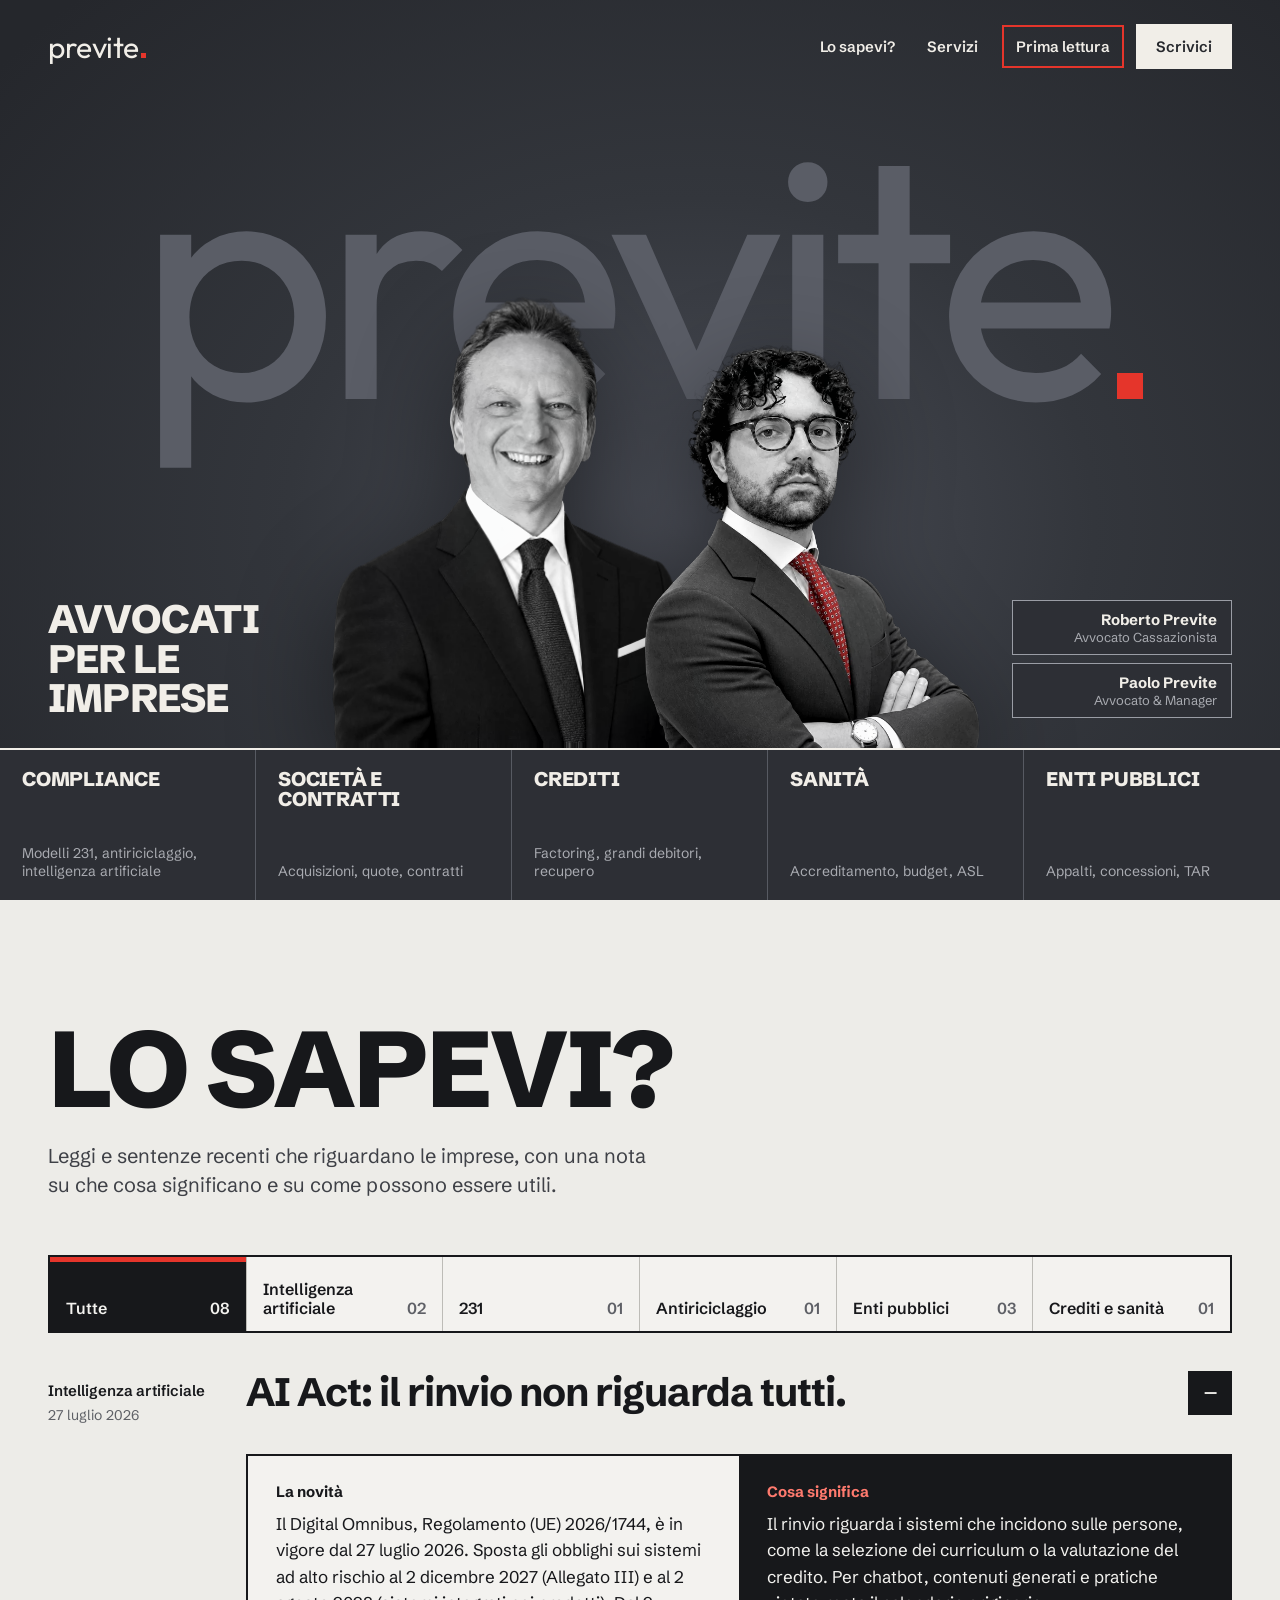
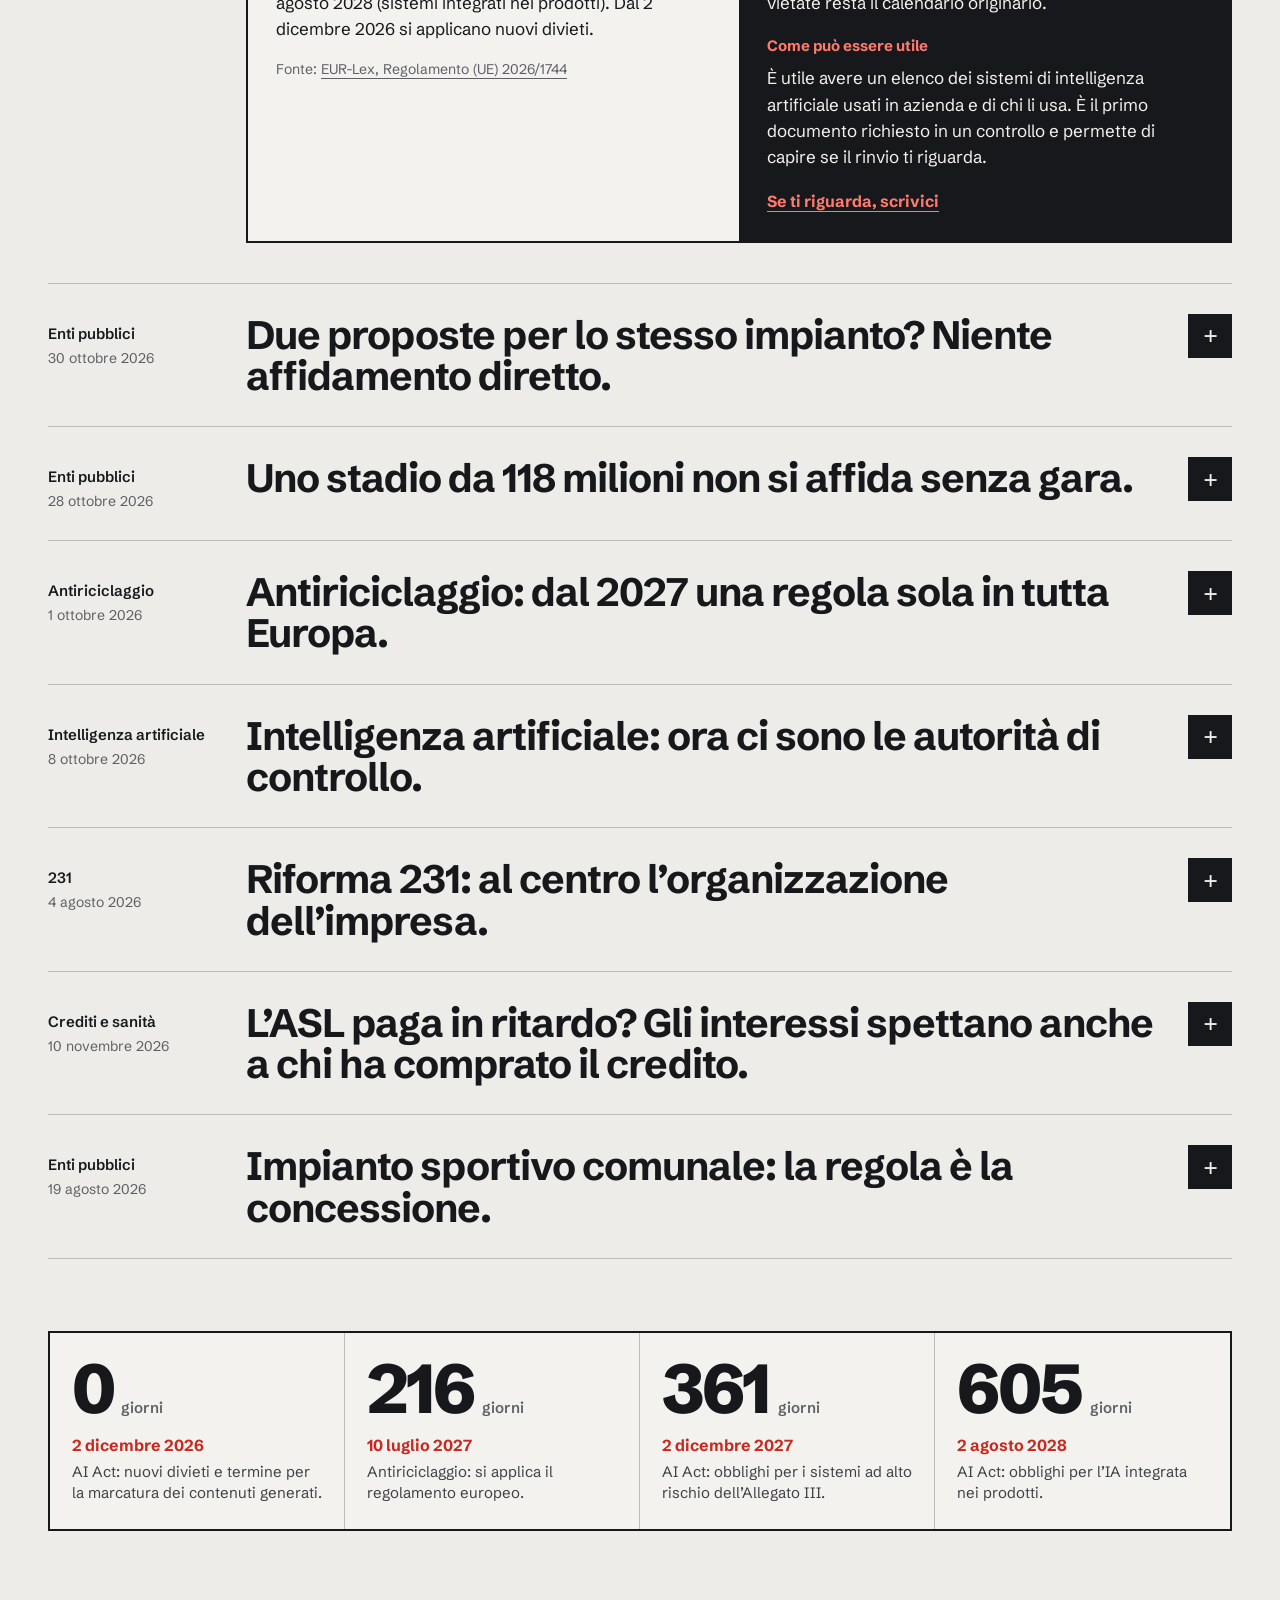
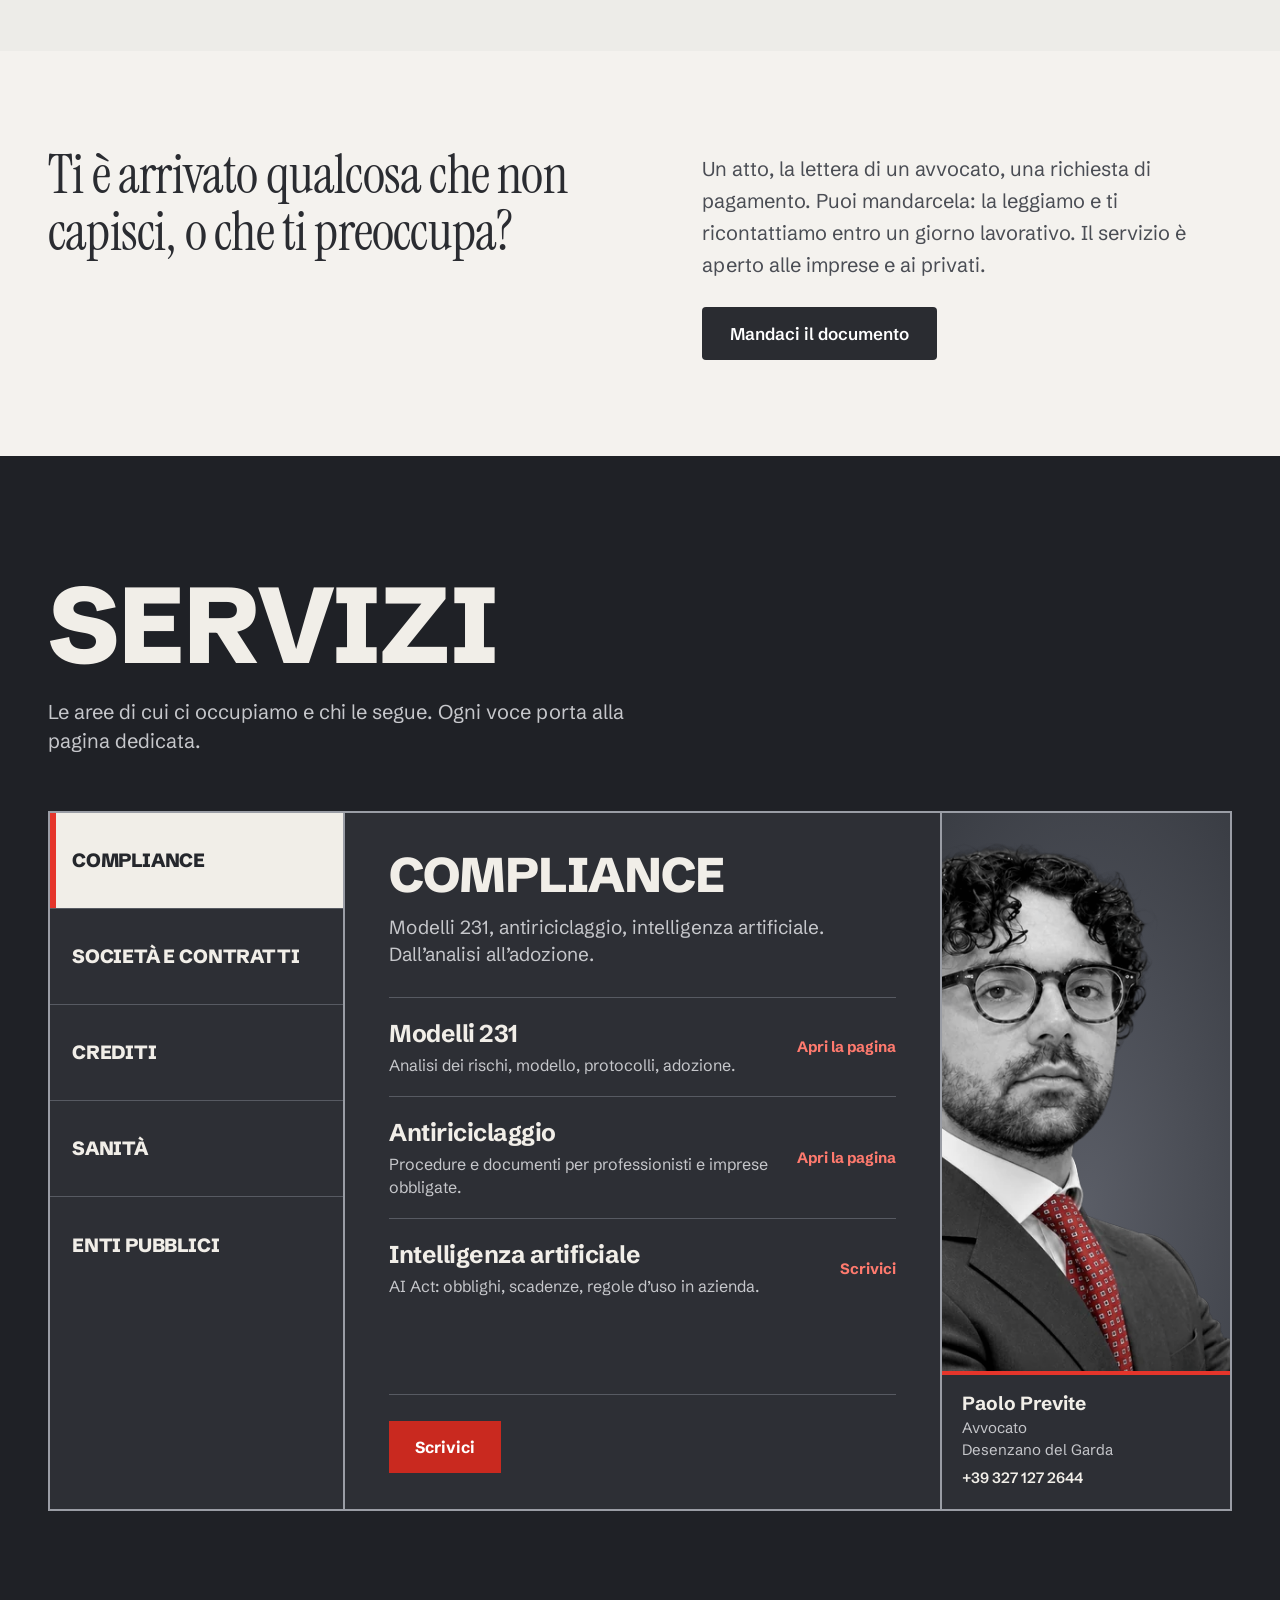
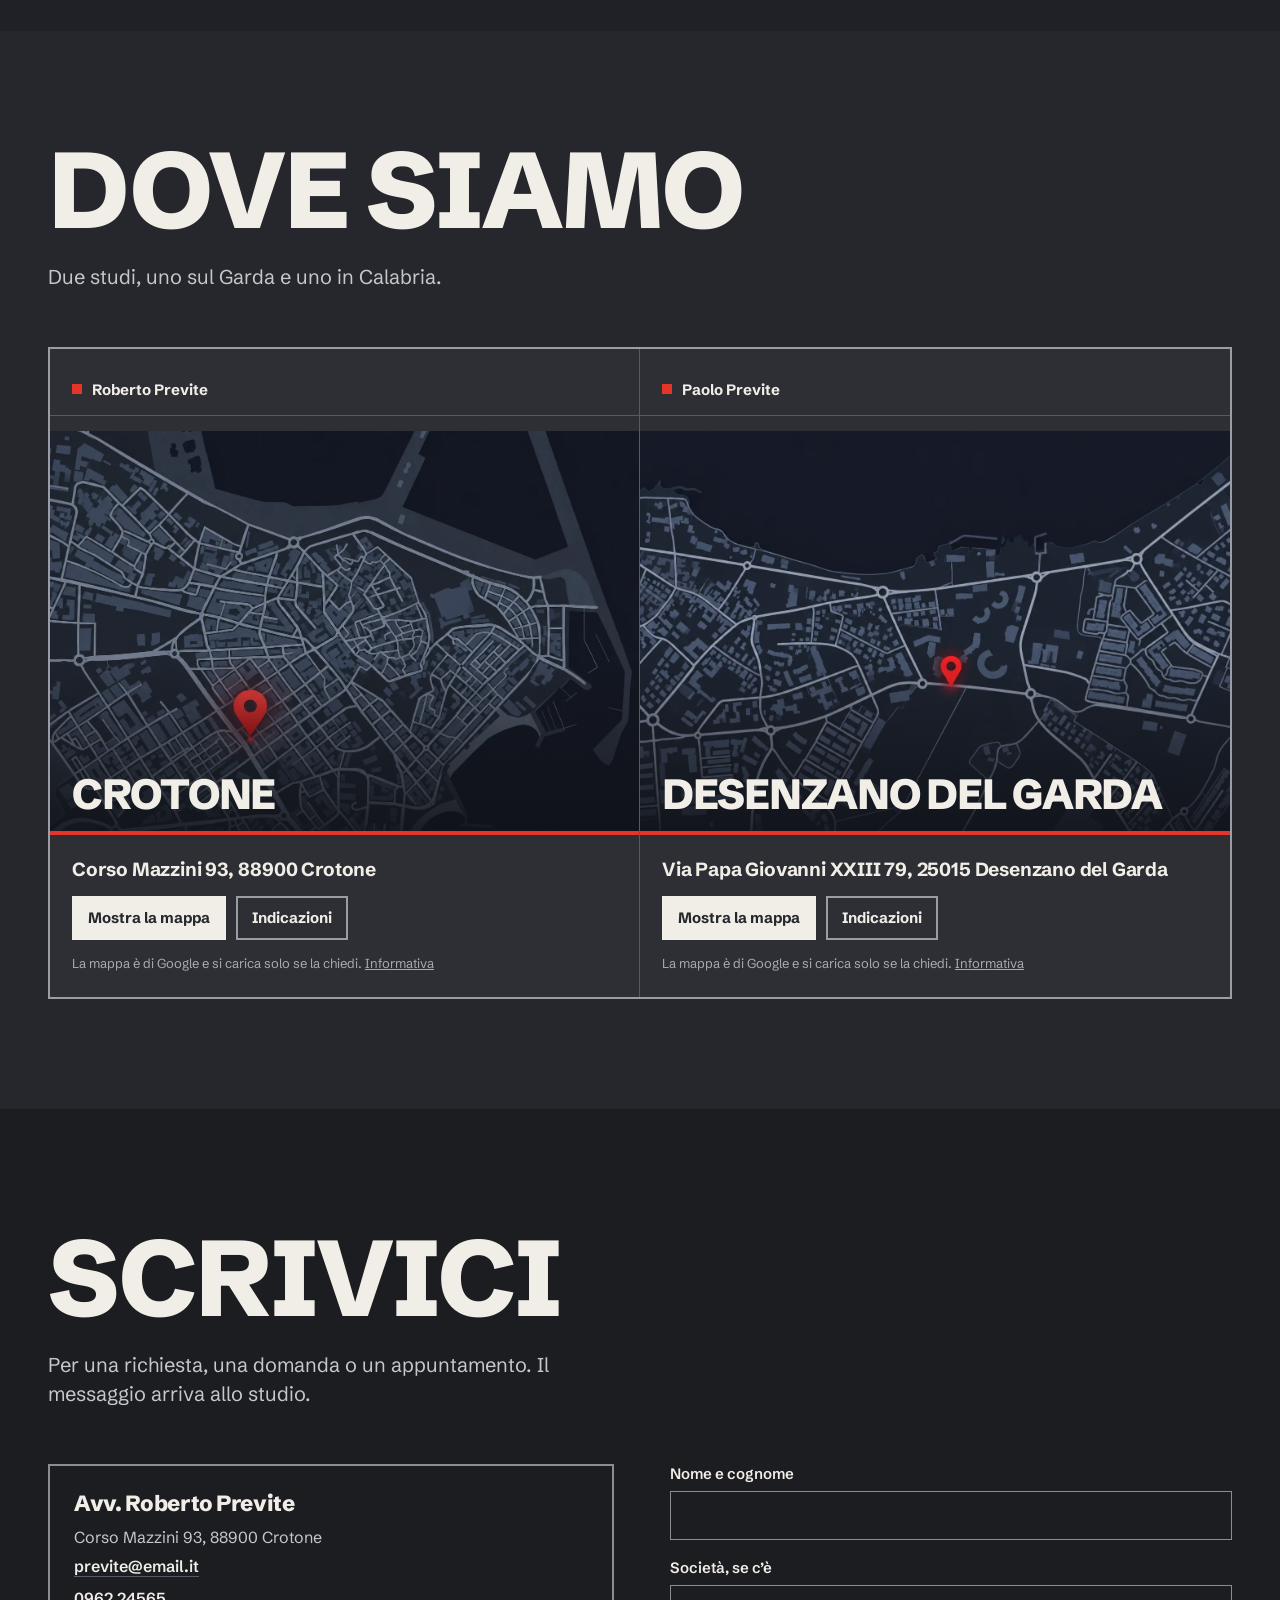
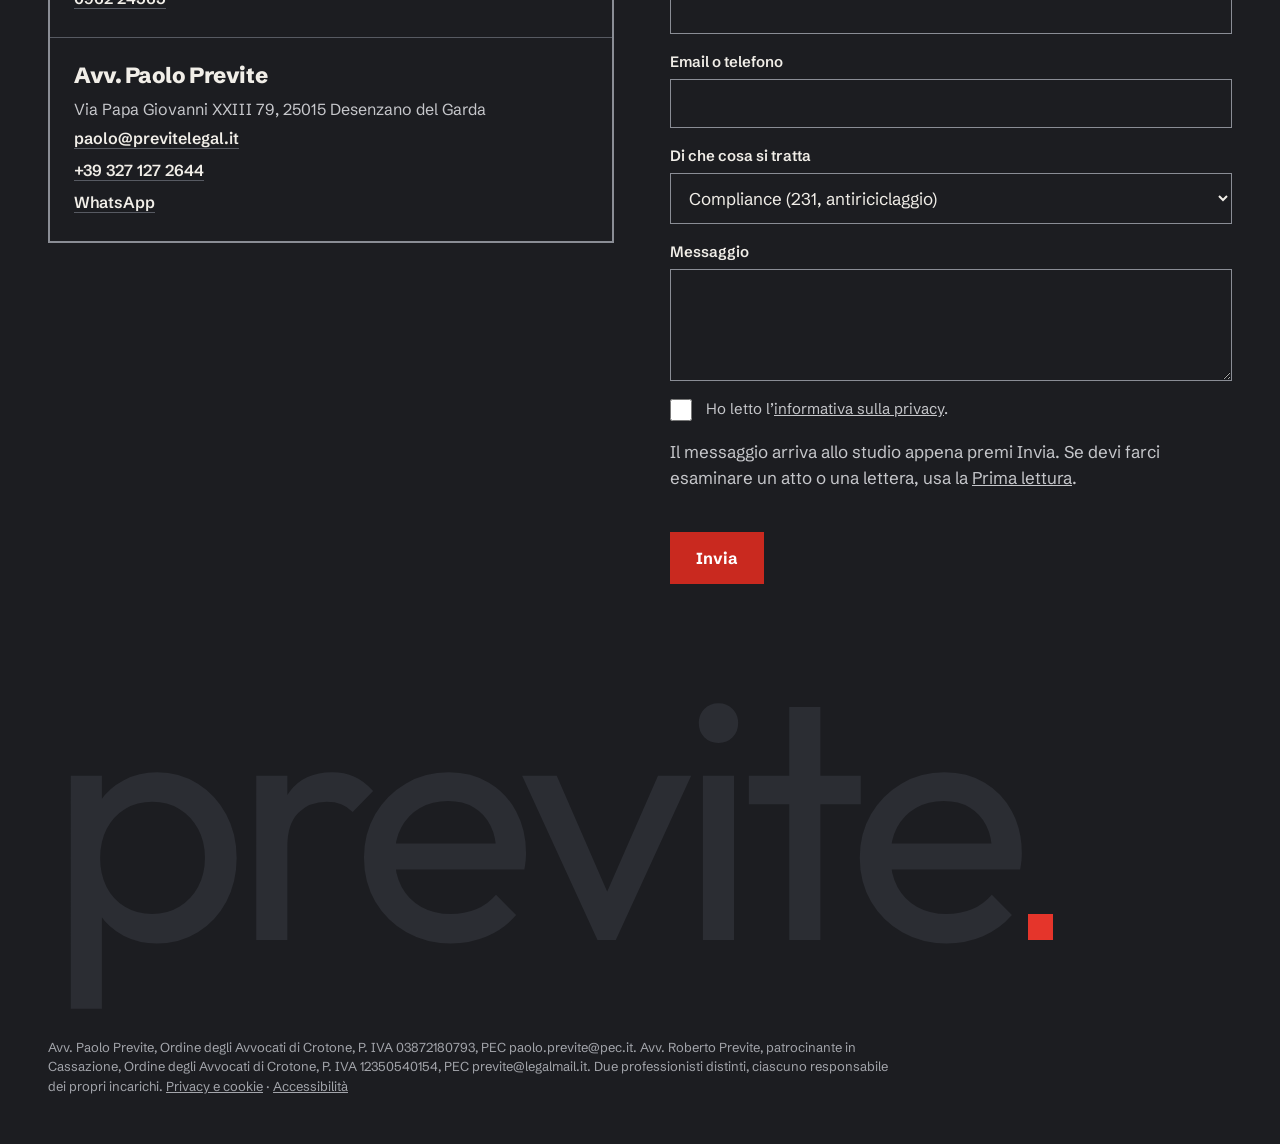
==== index.html @ 9fbd1d70 "Telefono: linea di base sotto le foto Co-Authored-By: Claude Opus 5.5 <noreply@anthropic.com> Claude" ====
<!doctype html>
<html lang="it">
<head>
<meta charset="utf-8">
<meta name="viewport" content="width=device-width,initial-scale=1">
<title>previte — avvocati per le imprese</title>
<meta name="description" content="Avvocati per le imprese. Compliance, società e contratti, crediti, sanità, enti pubblici. Roberto Previte e Paolo Previte.">
<link rel="canonical" href="https://previtelegal.it/">
<meta property="og:title" content="previte — avvocati per le imprese"><meta property="og:description" content="Avvocati per le imprese. Compliance, società e contratti, crediti, sanità, enti pubblici. Roberto Previte e Paolo Previte."><meta property="og:type" content="website"><meta property="og:url" content="https://previtelegal.it/"><meta property="og:locale" content="it_IT">
<meta name="theme-color" content="#25272C">
<link rel="icon" href="assets/favicon.svg" type="image/svg+xml">
<link rel="preload" href="assets/fonts/schibsted-grotesk-800.woff2" as="font" type="font/woff2" crossorigin>
<link rel="stylesheet" href="assets/fonts.css?v=mwe3v4cs">
<link rel="stylesheet" href="assets/index.css?v=mwe3v4cs">
</head>
<body>
<div class="site"><a class="skip" href="#sapevi">Vai al contenuto</a>
<section class="hero" id="top">
<div class="wall" aria-hidden="true">previte<i></i></div>
<header class="top"><a class="logo" href="#top" aria-label="previte">previte<i aria-hidden="true"></i></a><nav class="nav" aria-label="Principale"><a href="#sapevi">Lo sapevi?</a><a href="#servizi">Servizi</a><a class="pl" href="prima-lettura.html">Prima lettura</a><a class="cta" href="#scrivici">Scrivici</a></nav></header>
<div class="duo"><img class="rob" src="assets/roberto-previte.webp?v=mwe3v4cs" alt="Avv. Roberto Previte"><img src="assets/paolo-previte.webp?v=mwe3v4cs" alt="Avv. Paolo Previte"></div>
<h1 class="tag up"><span>Avvocati</span><span>per le</span><span>imprese</span></h1>
<div class="names"><div><b>Roberto Previte</b><span>Avvocato Cassazionista</span></div><div><b>Paolo Previte</b><span>Avvocato &amp; Manager</span></div></div>
<nav class="tiles" aria-label="Servizi"><button type="button" class="tile" data-svc="0"><b>Compliance</b><span>Modelli 231, antiriciclaggio, intelligenza artificiale</span></button><button type="button" class="tile" data-svc="1"><b>Società e contratti</b><span>Acquisizioni, quote, contratti</span></button><button type="button" class="tile" data-svc="2"><b>Crediti</b><span>Factoring, grandi debitori, recupero</span></button><button type="button" class="tile" data-svc="3"><b>Sanità</b><span>Accreditamento, budget, ASL</span></button><button type="button" class="tile" data-svc="4"><b>Enti pubblici</b><span>Appalti, concessioni, TAR</span></button></nav>
</section>

<main>
<section class="sec light" id="sapevi"><div class="in"><h2 class="h up">Lo sapevi?</h2><p class="lead">Leggi e sentenze recenti che riguardano le imprese, con una nota su che cosa significano e su come possono essere utili.</p>
<div class="tabs" role="group" aria-label="Filtra per argomento"><button type="button" class="tab on" aria-pressed="true" data-f="all"><span>Tutte</span><i>08</i></button><button type="button" class="tab" aria-pressed="false" data-f="ia"><span>Intelligenza artificiale</span><i>02</i></button><button type="button" class="tab" aria-pressed="false" data-f="r231"><span>231</span><i>01</i></button><button type="button" class="tab" aria-pressed="false" data-f="aml"><span>Antiriciclaggio</span><i>01</i></button><button type="button" class="tab" aria-pressed="false" data-f="amm"><span>Enti pubblici</span><i>03</i></button><button type="button" class="tab" aria-pressed="false" data-f="cred"><span>Crediti e sanità</span><i>01</i></button></div>
<div style="margin-top:8px"><div class="n" data-tag="ia"><button type="button" class="nb" aria-controls="nx0" aria-expanded="true"><span class="meta"><span>Intelligenza artificiale</span><span>27 luglio 2026</span></span><span class="t">AI Act: il rinvio non riguarda tutti.</span><span class="pm" aria-hidden="true">−</span></button><div class="nx" id="nx0"><div><h3>La novità</h3><p>Il Digital Omnibus, Regolamento (UE) 2026/1744, è in vigore dal 27 luglio 2026. Sposta gli obblighi sui sistemi ad alto rischio al 2 dicembre 2027 (Allegato III) e al 2 agosto 2028 (sistemi integrati nei prodotti). Dal 2 dicembre 2026 si applicano nuovi divieti.</p><p class="src">Fonte: <a href="https://eur-lex.europa.eu/legal-content/IT/TXT/PDF/?uri=OJ%3AL_202601744" target="_blank" rel="noopener">EUR-Lex, Regolamento (UE) 2026/1744<span class="vh"> (si apre in una nuova scheda)</span></a></p></div><div class="cm"><h3>Cosa significa</h3><p>Il rinvio riguarda i sistemi che incidono sulle persone, come la selezione dei curriculum o la valutazione del credito. Per chatbot, contenuti generati e pratiche vietate resta il calendario originario.</p><h3>Come può essere utile</h3><p>È utile avere un elenco dei sistemi di intelligenza artificiale usati in azienda e di chi li usa. È il primo documento richiesto in un controllo e permette di capire se il rinvio ti riguarda.</p><a class="lk" href="#scrivici">Se ti riguarda, scrivici</a></div></div></div><div class="n" data-tag="amm"><button type="button" class="nb" aria-controls="nx1" aria-expanded="false"><span class="meta"><span>Enti pubblici</span><span>30 ottobre 2026</span></span><span class="t">Due proposte per lo stesso impianto? Niente affidamento diretto.</span><span class="pm" aria-hidden="true">+</span></button><div class="nx" id="nx1" hidden><div><h3>La novità</h3><p>TAR Toscana, sentenza n. 2083 del 30 ottobre 2026. L’affidamento diretto previsto dall’art. 5 del d.lgs. 38/2021 presuppone una sola proposta. Se ne arrivano diverse, il Comune deve confrontarle con una procedura competitiva.</p><p class="src">Fonte: <a href="https://www.sentenzeappalti.it/2026/10/30/affidamento-diretto-impianti-sportivi-art-5-d-lgs-38-2021-solo-unica-proposta-procedura-competitiva-art-187-d-lgs-36-2023/" target="_blank" rel="noopener">Sentenzeappalti.it, 30 ottobre 2026<span class="vh"> (si apre in una nuova scheda)</span></a></p></div><div class="cm"><h3>Cosa significa</h3><p>Il Comune può affidare un impianto senza gara soltanto quando ha ricevuto una sola proposta. Se le proposte sono due, deve metterle a confronto.</p><h3>Come può essere utile</h3><p>Se sei interessato a un impianto, conviene depositare la proposta per iscritto e chiederne il protocollo. Se l’impianto è già stato affidato, i termini per impugnare sono brevi.</p><a class="lk" href="#scrivici">Se ti riguarda, scrivici</a></div></div></div><div class="n" data-tag="amm"><button type="button" class="nb" aria-controls="nx2" aria-expanded="false"><span class="meta"><span>Enti pubblici</span><span>28 ottobre 2026</span></span><span class="t">Uno stadio da 118 milioni non si affida senza gara.</span><span class="pm" aria-hidden="true">+</span></button><div class="nx" id="nx2" hidden><div><h3>La novità</h3><p>Con la delibera n. 434 del 28 ottobre 2026 l’ANAC ha ritenuto illegittimo l’affidamento diretto, senza gara, della riqualificazione e gestione di uno stadio comunale alla società sportiva che lo utilizza: un’operazione da 118 milioni di euro.</p><p class="src">Fonte: <a href="https://www.appaltiecontratti.it/riqualificazione-stadio-illegittimo-affidamento-diretto-sopra-soglia-del-progetto-a-utilizzatrice/" target="_blank" rel="noopener">Appalti e Contratti, delibera ANAC n. 434/2026<span class="vh"> (si apre in una nuova scheda)</span></a></p></div><div class="cm"><h3>Cosa significa</h3><p>Anche quando la legge sullo sport consente un percorso semplificato, restano ferme le regole sulle concessioni. Il principio vale per lo stadio come per il centro sportivo comunale.</p><h3>Come può essere utile</h3><p>Chi propone un intervento su un impianto deve mettere in conto il confronto con altri operatori. Chi è rimasto escluso può chiedere che quel confronto ci sia.</p><a class="lk" href="#scrivici">Se ti riguarda, scrivici</a></div></div></div><div class="n" data-tag="aml"><button type="button" class="nb" aria-controls="nx3" aria-expanded="false"><span class="meta"><span>Antiriciclaggio</span><span>1 ottobre 2026</span></span><span class="t">Antiriciclaggio: dal 2027 una regola sola in tutta Europa.</span><span class="pm" aria-hidden="true">+</span></button><div class="nx" id="nx3" hidden><div><h3>La novità</h3><p>L’AMLA ha trasmesso alla Commissione europea tre progetti di standard tecnici che integrano il Regolamento (UE) 2024/1624: adeguata verifica, operazioni occasionali, regole di gruppo. Non sono ancora in vigore: li deve adottare la Commissione. Il regolamento si applica dal 10 luglio 2027 e vale direttamente in tutti gli Stati, senza recepimento. Tra le novità, il limite di 10.000 euro ai pagamenti in contanti.</p><p class="src">Fonte: <a href="https://www.legance.it/pubblicazioni/i-tre-nuovi-rts-amla-su-adeguata-verifica-della-clientela-operazioni-occasionali-e-requisiti-di-gruppo-cosa-cambia-per-i-soggetti-obbligati/" target="_blank" rel="noopener">Legance, I tre nuovi RTS AMLA<span class="vh"> (si apre in una nuova scheda)</span></a></p></div><div class="cm"><h3>Cosa significa</h3><p>Da luglio 2027 le regole antiriciclaggio saranno le stesse in tutta Europa e si applicheranno senza una legge italiana di recepimento. Le procedure scritte sulla normativa attuale andranno aggiornate.</p><h3>Come può essere utile</h3><p>Conviene impostare fin d’ora l’adeguata verifica e la valutazione del rischio sullo schema europeo. Nel 2027 basterà un aggiornamento.</p><a class="lk" href="#scrivici">Se ti riguarda, scrivici</a></div></div></div><div class="n" data-tag="ia"><button type="button" class="nb" aria-controls="nx4" aria-expanded="false"><span class="meta"><span>Intelligenza artificiale</span><span>8 ottobre 2026</span></span><span class="t">Intelligenza artificiale: ora ci sono le autorità di controllo.</span><span class="pm" aria-hidden="true">+</span></button><div class="nx" id="nx4" hidden><div><h3>La novità</h3><p>Il d.lgs. 7 ottobre 2026, n. 179, in vigore dal 23 ottobre, adegua l’ordinamento italiano all’AI Act. Definisce i poteri di AgID e ACN, il sistema delle sanzioni e porta l’intelligenza artificiale nella formazione obbligatoria delle professioni.</p><p class="src">Fonte: <a href="https://www.diritto.it/decreto-ai-2026-regole-sanzioni-obblighi-italia/" target="_blank" rel="noopener">Diritto.it, decreto AI 2026<span class="vh"> (si apre in una nuova scheda)</span></a></p></div><div class="cm"><h3>Cosa significa</h3><p>In Italia ci sono ora autorità che possono chiedere conto di come un’impresa usa l’intelligenza artificiale, e sono previste sanzioni. Per i professionisti la formazione sull’intelligenza artificiale entra nell’aggiornamento obbligatorio.</p><h3>Come può essere utile</h3><p>È opportuno individuare chi in azienda risponde dei sistemi di intelligenza artificiale e mettere per iscritto poche regole d’uso. In caso di controllo aiuta molto.</p><a class="lk" href="#scrivici">Se ti riguarda, scrivici</a></div></div></div><div class="n" data-tag="r231"><button type="button" class="nb" aria-controls="nx5" aria-expanded="false"><span class="meta"><span>231</span><span>4 agosto 2026</span></span><span class="t">Riforma 231: al centro l’organizzazione dell’impresa.</span><span class="pm" aria-hidden="true">+</span></button><div class="nx" id="nx5" hidden><div><h3>La novità</h3><p>Il 4 agosto 2026 il Consiglio dei Ministri ha approvato il disegno di legge che rivede il d.lgs. 231/2001. Il criterio per attribuire la responsabilità all’ente diventa la colpa di organizzazione. Cade la distinzione tra vertici e sottoposti. Il testo definisce contenuto e revisione del modello e mantiene la confisca del profitto. Ora deve passare dal Parlamento.</p><p class="src">Fonte: <a href="https://www.dirittobancario.it/art/responsabilita-231-il-governo-approva-lo-schema-di-riforma/" target="_blank" rel="noopener">Diritto Bancario, 5 agosto 2026<span class="vh"> (si apre in una nuova scheda)</span></a></p></div><div class="cm"><h3>Cosa significa</h3><p>Se la riforma sarà approvata, si guarderà a come l’impresa è organizzata per prevenire i reati. Un modello aggiornato e applicato nel lavoro di ogni giorno avrà ancora più peso.</p><h3>Come può essere utile</h3><p>Non occorre attendere la legge: un modello aggiornato e documentato è utile già oggi. Il testo indica anche i criteri con cui il giudice ne valuterà l’idoneità.</p><a class="lk" href="#scrivici">Se ti riguarda, scrivici</a></div></div></div><div class="n" data-tag="cred"><button type="button" class="nb" aria-controls="nx6" aria-expanded="false"><span class="meta"><span>Crediti e sanità</span><span>10 novembre 2026</span></span><span class="t">L’ASL paga in ritardo? Gli interessi spettano anche a chi ha comprato il credito.</span><span class="pm" aria-hidden="true">+</span></button><div class="nx" id="nx6" hidden><div><h3>La novità</h3><p>Cassazione, ordinanza n. 25393 del 16 settembre 2025: la disciplina degli interessi del d.lgs. 231/2002 si applica anche al factoring. Con l’ordinanza n. 28857 del 10 novembre 2026 la Corte ha affermato che, tra imprese e pubbliche amministrazioni, quegli interessi decorrono in automatico dal giorno dopo la scadenza della fattura, senza messa in mora.</p><p class="src">Fonte: <a href="https://www.italiaoggi.it/diritto-e-fisco/diritto-e-impresa/transazioni-imprese-pa-interessi-moratori-dal-giorno-dopo-la-scadenza-della-fattura-dtvkobkr" target="_blank" rel="noopener">ItaliaOggi, Cass. ord. n. 28857/2026<span class="vh"> (si apre in una nuova scheda)</span></a></p></div><div class="cm"><h3>Cosa significa</h3><p>Chi acquista crediti verso la sanità pubblica acquista anche il diritto agli interessi per il ritardo, nella misura prevista per le transazioni commerciali.</p><h3>Come può essere utile</h3><p>Sui portafogli più ampi conviene chiedere gli interessi fin dall’inizio e calcolarli fattura per fattura. In una trattativa con l’ASL hanno spesso un peso rilevante.</p><a class="lk" href="#scrivici">Se ti riguarda, scrivici</a></div></div></div><div class="n" data-tag="amm"><button type="button" class="nb" aria-controls="nx7" aria-expanded="false"><span class="meta"><span>Enti pubblici</span><span>19 agosto 2026</span></span><span class="t">Impianto sportivo comunale: la regola è la concessione.</span><span class="pm" aria-hidden="true">+</span></button><div class="nx" id="nx7" hidden><div><h3>La novità</h3><p>TAR Veneto, sentenza n. 1712 del 19 agosto 2026. La gestione di un impianto sportivo comunale è un servizio pubblico e di norma si affida in concessione. Il Comune può scegliere l’appalto, ma deve motivarlo, e la decisione spetta al consiglio comunale.</p><p class="src">Fonte: <a href="https://ntplusediliziaeterritorio.ilsole24ore.com/art/gestione-impianti-sportivi-sempre-meglio-concessione-che-l-appalto-servizi-AJHlUSr" target="_blank" rel="noopener">NT+ Enti Locali & Edilizia, Il Sole 24 Ore<span class="vh"> (si apre in una nuova scheda)</span></a></p></div><div class="cm"><h3>Cosa significa</h3><p>Per gli impianti sportivi comunali la concessione è la via ordinaria. Se il Comune sceglie l’appalto deve motivarlo, e la decisione spetta al consiglio comunale.</p><h3>Come può essere utile</h3><p>Prima di partecipare è utile verificare quale organo ha scelto la formula e con quale motivazione, perché da lì dipende la tenuta dell’affidamento.</p><a class="lk" href="#scrivici">Se ti riguarda, scrivici</a></div></div></div></div>
<div class="cd"><div><span class="num" data-d="2026-12-2">20</span><span class="u">giorni</span><span class="d">2 dicembre 2026</span><span class="w">AI Act: nuovi divieti e termine per la marcatura dei contenuti generati.</span></div><div><span class="num" data-d="2027-7-10">239</span><span class="u">giorni</span><span class="d">10 luglio 2027</span><span class="w">Antiriciclaggio: si applica il regolamento europeo.</span></div><div><span class="num" data-d="2027-12-2">385</span><span class="u">giorni</span><span class="d">2 dicembre 2027</span><span class="w">AI Act: obblighi per i sistemi ad alto rischio dell’Allegato III.</span></div><div><span class="num" data-d="2028-8-2">628</span><span class="u">giorni</span><span class="d">2 agosto 2028</span><span class="w">AI Act: obblighi per l’IA integrata nei prodotti.</span></div></div>
</div></section>

<section class="sec soft" id="lettura"><div class="in"><div class="sf"><div><h2 class="sfh">Ti è arrivato qualcosa che non capisci, o che ti preoccupa?</h2></div><div><p>Un atto, la lettera di un avvocato, una richiesta di pagamento. Puoi mandarcela: la leggiamo e ti ricontattiamo entro un giorno lavorativo. Il servizio è aperto alle imprese e ai privati.</p><a class="sfb" href="prima-lettura.html">Mandaci il documento</a></div></div></div></section>

<section class="sec alt" id="servizi"><div class="in"><h2 class="h up">Servizi</h2><p class="lead">Le aree di cui ci occupiamo e chi le segue. Ogni voce porta alla pagina dedicata.</p>
<div class="svc"><div class="sl" role="group" aria-label="Scegli un’area"><button type="button" aria-pressed="true" class="st on" data-svc="0">Compliance</button><button type="button" aria-pressed="false" class="st" data-svc="1">Società e contratti</button><button type="button" aria-pressed="false" class="st" data-svc="2">Crediti</button><button type="button" aria-pressed="false" class="st" data-svc="3">Sanità</button><button type="button" aria-pressed="false" class="st" data-svc="4">Enti pubblici</button></div>
<div aria-live="polite" style="display:contents"><div class="sp" data-sp="0"><div class="sc"><h3 class="up">Compliance</h3><p class="l">Modelli 231, antiriciclaggio, intelligenza artificiale. Dall’analisi all’adozione.</p><a class="row" href="modelli-231.html"><span class="nm">Modelli 231</span><span class="ds">Analisi dei rischi, modello, protocolli, adozione.</span><span class="go">Apri la pagina</span></a><a class="row" href="antiriciclaggio.html"><span class="nm">Antiriciclaggio</span><span class="ds">Procedure e documenti per professionisti e imprese obbligate.</span><span class="go">Apri la pagina</span></a><a class="row" href="#scrivici"><span class="nm">Intelligenza artificiale</span><span class="ds">AI Act: obblighi, scadenze, regole d’uso in azienda.</span><span class="go">Scrivici</span></a><div class="who"><a class="btn" href="#scrivici">Scrivici</a></div></div><div class="pe"><article class="pc"><div class="ph"><img src="assets/paolo-previte.webp?v=mwe3v4cs" alt="Avv. Paolo Previte"></div><div class="pt"><b>Paolo Previte</b><span>Avvocato</span><span>Desenzano del Garda</span><a href="tel:+393271272644">+39 327 127 2644</a></div></article></div></div><div class="sp" data-sp="1" hidden><div class="sc"><h3 class="up">Società e contratti</h3><p class="l">Acquisizioni, cessioni di quote, contratti. Verifiche, negoziazione, firma.</p><a class="row" href="#scrivici"><span class="nm">Società e acquisizioni</span><span class="ds">Quote, società, rami d’azienda.</span><span class="go">Scrivici</span></a><a class="row" href="contratti-e-crediti.html"><span class="nm">Contratti</span><span class="ds">Redazione, revisione, inadempimenti.</span><span class="go">Apri la pagina</span></a><div class="who"><a class="btn" href="#scrivici">Scrivici</a></div></div><div class="pe"><article class="pc"><div class="ph"><img src="assets/paolo-previte.webp?v=mwe3v4cs" alt="Avv. Paolo Previte"></div><div class="pt"><b>Paolo Previte</b><span>Avvocato</span><span>Desenzano del Garda</span><a href="tel:+393271272644">+39 327 127 2644</a></div></article><article class="pc"><div class="ph"><img src="assets/roberto-previte.webp?v=mwe3v4cs" alt="Avv. Roberto Previte"></div><div class="pt"><b>Roberto Previte</b><span>Avvocato, patrocinante in Cassazione</span><span>Crotone</span><a href="tel:+39096224565">0962 24565</a></div></article></div></div><div class="sp" data-sp="2" hidden><div class="sc"><h3 class="up">Crediti</h3><p class="l">Crediti verso grandi debitori, pubblici e privati. Anche su portafogli di centinaia di posizioni.</p><a class="row" href="factoring.html"><span class="nm">Factoring e grandi debitori</span><span class="ds">Crediti ceduti verso pubbliche amministrazioni, aziende sanitarie e grandi imprese.</span><span class="go">Apri la pagina</span></a><a class="row" href="contratti-e-crediti.html"><span class="nm">Recupero crediti</span><span class="ds">Diffida, decreto ingiuntivo, pignoramento.</span><span class="go">Apri la pagina</span></a><div class="who"><a class="btn" href="#scrivici">Scrivici</a></div></div><div class="pe"><article class="pc"><div class="ph"><img src="assets/roberto-previte.webp?v=mwe3v4cs" alt="Avv. Roberto Previte"></div><div class="pt"><b>Roberto Previte</b><span>Avvocato, patrocinante in Cassazione</span><span>Crotone</span><a href="tel:+39096224565">0962 24565</a></div></article><article class="pc"><div class="ph"><img src="assets/paolo-previte.webp?v=mwe3v4cs" alt="Avv. Paolo Previte"></div><div class="pt"><b>Paolo Previte</b><span>Avvocato</span><span>Desenzano del Garda</span><a href="tel:+393271272644">+39 327 127 2644</a></div></article></div></div><div class="sp" data-sp="3" hidden><div class="sc"><h3 class="up">Sanità</h3><p class="l">Strutture sanitarie private. Accreditamento, contratti, budget, crediti verso le ASL.</p><a class="row" href="sanita.html"><span class="nm">Diritto sanitario</span><span class="ds">Accreditamento, contratti e rapporti con ASL e Regioni.</span><span class="go">Apri la pagina</span></a><a class="row" href="sanita.html"><span class="nm">Crediti sanitari</span><span class="ds">Prestazioni non pagate, tetti di spesa, interessi di mora.</span><span class="go">Apri la pagina</span></a><div class="who"><a class="btn" href="#scrivici">Scrivici</a></div></div><div class="pe"><article class="pc"><div class="ph"><img src="assets/roberto-previte.webp?v=mwe3v4cs" alt="Avv. Roberto Previte"></div><div class="pt"><b>Roberto Previte</b><span>Avvocato, patrocinante in Cassazione</span><span>Crotone</span><a href="tel:+39096224565">0962 24565</a></div></article></div></div><div class="sp" data-sp="4" hidden><div class="sc"><h3 class="up">Enti pubblici</h3><p class="l">Affidamenti, concessioni, gare. Consulenza e contenzioso amministrativo.</p><a class="row" href="enti-pubblici.html"><span class="nm">Diritto amministrativo</span><span class="ds">Affidamenti, concessioni, bandi, accesso agli atti, TAR.</span><span class="go">Apri la pagina</span></a><div class="who"><a class="btn" href="#scrivici">Scrivici</a></div></div><div class="pe"><article class="pc"><div class="ph"><img src="assets/roberto-previte.webp?v=mwe3v4cs" alt="Avv. Roberto Previte"></div><div class="pt"><b>Roberto Previte</b><span>Avvocato, patrocinante in Cassazione</span><span>Crotone</span><a href="tel:+39096224565">0962 24565</a></div></article><article class="pc"><div class="ph"><img src="assets/paolo-previte.webp?v=mwe3v4cs" alt="Avv. Paolo Previte"></div><div class="pt"><b>Paolo Previte</b><span>Avvocato</span><span>Desenzano del Garda</span><a href="tel:+393271272644">+39 327 127 2644</a></div></article></div></div></div></div>
</div></section>

<section class="sec where" id="dove"><div class="in"><h2 class="h up">Dove siamo</h2><p class="lead">Due studi, uno sul Garda e uno in Calabria.</p>
<div class="places"><article class="place"><p class="who2"><i aria-hidden="true"></i>Roberto Previte</p><div class="mapbox"><img class="mapimg" src="assets/mappa-crotone.webp" alt="" style="object-position:38% 66%"><p class="city">Crotone</p></div>
<div class="pinfo"><p class="addr">Corso Mazzini 93, 88900 Crotone</p><div class="pact"><button type="button" class="pbtn" data-embed="https://www.google.com/maps?q=Corso%20Mazzini%2093%2C%2088900%20Crotone&output=embed" data-title="Mappa dello studio di Crotone">Mostra la mappa</button><a class="pbtn gh" href="https://www.google.com/maps/dir/?api=1&destination=Corso%20Mazzini%2093%2C%2088900%20Crotone" target="_blank" rel="noopener">Indicazioni<span class="vh"> (Google Maps, si apre in una nuova scheda)</span></a></div><p class="pnote">La mappa è di Google e si carica solo se la chiedi. <a href="privacy.html#mappe">Informativa</a></p></div></article><article class="place"><p class="who2"><i aria-hidden="true"></i>Paolo Previte</p><div class="mapbox"><img class="mapimg" src="assets/mappa-desenzano.webp" alt="" style="object-position:53% 60%"><p class="city">Desenzano del Garda</p></div>
<div class="pinfo"><p class="addr">Via Papa Giovanni XXIII 79, 25015 Desenzano del Garda</p><div class="pact"><button type="button" class="pbtn" data-embed="https://www.google.com/maps?q=Via%20Papa%20Giovanni%20XXIII%2079%2C%2025015%20Desenzano%20del%20Garda&output=embed" data-title="Mappa dello studio di Desenzano del Garda">Mostra la mappa</button><a class="pbtn gh" href="https://www.google.com/maps/dir/?api=1&destination=Via%20Papa%20Giovanni%20XXIII%2079%2C%2025015%20Desenzano%20del%20Garda" target="_blank" rel="noopener">Indicazioni<span class="vh"> (Google Maps, si apre in una nuova scheda)</span></a></div><p class="pnote">La mappa è di Google e si carica solo se la chiedi. <a href="privacy.html#mappe">Informativa</a></p></div></article></div>
</div></section>

</main>
<footer class="sec ink" id="scrivici"><div class="in" style="padding-bottom:48px"><h2 class="h up">Scrivici</h2><p class="lead">Per una richiesta, una domanda o un appuntamento. Il messaggio arriva allo studio.</p>
<div class="ct"><div class="pp2"><div class="pc2"><b>Avv. Roberto Previte</b><span>Corso Mazzini 93, 88900 Crotone</span><a href="mailto:previte@email.it">previte@email.it</a><a href="tel:+39096224565">0962 24565</a></div><div class="pc2"><b>Avv. Paolo Previte</b><span>Via Papa Giovanni XXIII 79, 25015 Desenzano del Garda</span><a href="mailto:paolo@previtelegal.it">paolo@previtelegal.it</a><a href="tel:+393271272644">+39 327 127 2644</a><a href="https://wa.me/393271272644" target="_blank" rel="noopener">WhatsApp<span class="vh"> (si apre in una nuova scheda)</span></a></div></div>
<form class="sf2" action="mailto:paolo@previtelegal.it?subject=Richiesta%20dal%20sito" method="post" enctype="text/plain"><label class="hp" aria-hidden="true">Lascia vuoto<input type="text" name="hp" tabindex="-1" autocomplete="off"></label><label>Nome e cognome<input type="text" name="Nome" autocomplete="name" required></label><label>Società, se c’è<input type="text" name="Societa" autocomplete="organization"></label><label>Email o telefono<input type="text" name="Recapito" required></label><label>Di che cosa si tratta<select name="Argomento"><option>Compliance (231, antiriciclaggio)</option><option>Società e contratti</option><option>Crediti</option><option>Sanità</option><option>Enti pubblici</option><option>Altro</option></select></label><label>Messaggio<textarea name="Messaggio" rows="4" required></textarea></label><label class="ck2"><input type="checkbox" name="Privacy" value="informativa letta" required><span>Ho letto l’<a href="privacy.html">informativa sulla privacy</a>.</span></label><p class="fn">Il messaggio arriva allo studio appena premi Invia. Se devi farci esaminare un atto o una lettera, usa la <a href="prima-lettura.html">Prima lettura</a>.</p><p class="fst" role="status" aria-live="polite"></p><button type="submit" class="btn">Invia</button></form></div>
<div class="big2" aria-hidden="true">previte<i></i></div>
<p class="legal">Avv. Paolo Previte, Ordine degli Avvocati di Crotone, P. IVA 03872180793, PEC paolo.previte@pec.it. Avv. Roberto Previte, patrocinante in Cassazione, Ordine degli Avvocati di Crotone, P. IVA 12350540154, PEC previte@legalmail.it. Due professionisti distinti, ciascuno responsabile dei propri incarichi. <a href="privacy.html" style="text-decoration:underline">Privacy e cookie</a> · <a href="privacy.html#accessibilita" style="text-decoration:underline">Accessibilità</a></p>
</div></footer>
</div>
<script src="assets/index.js?v=mwe3v4cs" defer></script>
<script src="assets/moduli.js?v=mwe3v4cs" defer></script>
</body>
</html>
---- assets/fonts.css ----
@font-face{font-family:'Schibsted Grotesk';font-style:normal;font-weight:400;font-display:swap;src:url(fonts/schibsted-grotesk-400.woff2) format('woff2')}
@font-face{font-family:'Schibsted Grotesk';font-style:normal;font-weight:600;font-display:swap;src:url(fonts/schibsted-grotesk-600.woff2) format('woff2')}
@font-face{font-family:'Schibsted Grotesk';font-style:normal;font-weight:700;font-display:swap;src:url(fonts/schibsted-grotesk-700.woff2) format('woff2')}
@font-face{font-family:'Schibsted Grotesk';font-style:normal;font-weight:800;font-display:swap;src:url(fonts/schibsted-grotesk-800.woff2) format('woff2')}
@font-face{font-family:'Outfit';font-style:normal;font-weight:400;font-display:swap;src:url(fonts/outfit-400.woff2) format('woff2')}
@font-face{font-family:'Instrument Serif';font-style:normal;font-weight:400;font-display:swap;src:url(fonts/instrument-serif-400.woff2) format('woff2')}
---- assets/index.css ----
html{scroll-behavior:smooth}
body{margin:0;background:#25272C}
.skip{position:absolute;left:12px;top:-60px;z-index:50;padding:12px 16px;background:#fff;color:#17181B;font:600 16px Arial,sans-serif;text-decoration:underline}.skip:focus{top:12px}
a{color:inherit;text-decoration:none}
button{font:inherit;color:inherit}
:focus-visible{outline:3px solid #FF6A5E;outline-offset:3px}.light :focus-visible,.soft :focus-visible{outline-color:#C9291F}
.site{--bg:#25272C;--bg2:#2D2F35;--pan:#363940;--fr:#9A9DA5;--ln:#575A62;--tx:#F1EEE8;--mu:#A9ABB1;--mu2:#C6C7CB;--red:#E5352B;--redt:#FF7A6E;--redb:#C9291F;--inv:#25272C;--hv:#FFFFFF;background:var(--bg);color:var(--tx);font-family:'Schibsted Grotesk',Arial,sans-serif;overflow:hidden}
.up{text-transform:uppercase;font-weight:800;letter-spacing:-.02em;line-height:.92}
.hero{position:relative;height:100vh;min-height:680px;display:flex;flex-direction:column;overflow:hidden;background:radial-gradient(70% 80% at 54% 58%,#4A4D56 0%,#33363C 45%,#25272C 100%)}
.top{position:relative;z-index:5;display:flex;justify-content:space-between;align-items:center;padding:24px 48px;animation:fade .8s ease 2.2s both}
.logo{font-family:'Outfit',Arial,sans-serif;font-size:30px;letter-spacing:-.5px;display:flex;align-items:baseline;gap:2px}
.logo i{display:inline-block;width:5px;height:5px;background:var(--red)}
.nav{display:flex;align-items:center;gap:4px;font-size:15px;font-weight:600}
.nav a{padding:12px 14px}
.nav a:hover{color:var(--redt)}
.nav .cta{background:var(--tx);color:var(--inv);padding:13px 20px;margin-left:8px}
.nav .cta:hover{background:var(--redb);color:#fff}
.wall{position:absolute;left:0;right:0;top:11vh;display:flex;justify-content:center;align-items:baseline;font-family:'Outfit',Arial,sans-serif;font-size:min(27vw,52vh);line-height:1;letter-spacing:-.045em;color:#F1EEE8;white-space:nowrap;pointer-events:none;animation:boom 1s cubic-bezier(.23,1,.32,1) .25s both,towall 1.4s ease 1.7s forwards}
.wall i{display:block;width:.075em;height:.075em;margin-left:.03em;background:var(--red);transform:scale(0);animation:sq .45s cubic-bezier(.34,1.56,.64,1) 1.1s forwards}
@keyframes boom{from{opacity:0;transform:scale(1.12);filter:blur(16px)}to{opacity:1;transform:none;filter:blur(0)}}
@keyframes towall{to{color:#5A5D66}}
@keyframes boomM{0%{opacity:0;transform:translateY(26vh) scale(1.35);filter:blur(18px)}30%{opacity:1;transform:translateY(26vh) scale(1.06);filter:blur(0)}62%{transform:translateY(26vh) scale(1.06)}100%{opacity:1;transform:none;filter:blur(0)}}
@keyframes fadeonly{from{opacity:0}to{opacity:1}}
@keyframes sq{to{transform:scale(1)}}
.duo{position:absolute;left:50%;bottom:150px;display:flex;align-items:flex-end;transform:translateX(-46%);pointer-events:none;animation:rise 1.4s cubic-bezier(.23,1,.32,1) 1.8s both}
.duo img{display:block;height:min(58vh,580px,38vw);filter:contrast(1.04) brightness(1.04) drop-shadow(0 30px 50px rgba(0,0,0,.45))}
.duo .rob{height:min(69vh,690px,45.2vw);margin-right:calc(-1 * min(10vh,6.5vw))}
@keyframes rise{from{opacity:0;transform:translate(-46%,50px)}to{opacity:1;transform:translateX(-46%)}}
.tag{position:absolute;left:48px;bottom:182px;z-index:3;margin:0;font-size:clamp(26px,3.1vw,48px);animation:fade .9s ease 2.5s both}
.tag{line-height:1}.tag span{display:block}
.names{position:absolute;right:48px;bottom:182px;z-index:3;display:flex;flex-direction:column;align-items:flex-end;gap:8px;text-align:right;font-size:14px;animation:fade .9s ease 2.5s both}
.names{align-items:stretch}.names div{box-sizing:border-box;width:100%;min-width:220px;padding:9px 14px;background:var(--bg2);border:1px solid var(--fr)}
.names b{display:block;font-size:16px;font-weight:700}.names span{color:var(--mu)}
.tiles{position:absolute;left:0;right:0;bottom:0;z-index:4;display:grid;grid-template-columns:repeat(5,1fr);height:150px;background:var(--bg2);border-top:2px solid var(--tx);animation:up .9s cubic-bezier(.23,1,.32,1) 2.3s both}
.tile{position:relative;display:flex;flex-direction:column;justify-content:space-between;align-items:flex-start;padding:20px 22px;border:0;border-right:1px solid var(--ln);background:var(--bg2);text-align:left;cursor:pointer;transition:background-color 220ms ease,color 220ms ease}
.tile:last-child{border-right:0}
.tile b{font-size:clamp(17px,1.55vw,24px);font-weight:800;text-transform:uppercase;letter-spacing:-.01em;line-height:1}
.tile span{font-size:14px;line-height:1.3;color:var(--mu);transition:color 220ms ease}
.tile::after{content:"";position:absolute;right:18px;top:20px;width:10px;height:10px;background:var(--red);transform:scale(0);transition:transform 260ms cubic-bezier(.34,1.56,.64,1)}
.tile:hover,.tile:focus-visible{background:var(--tx);color:var(--inv)}
.tile:hover span,.tile:focus-visible span{color:#55585F}
.tile:hover::after,.tile:focus-visible::after{transform:scale(1)}
@keyframes up{from{transform:translateY(100%)}to{transform:none}}
@keyframes fade{from{opacity:0}to{opacity:1}}
.sec{position:relative}
.in{max-width:1344px;box-sizing:border-box;margin:0 auto;padding:120px 48px}
.h{margin:0;font-size:clamp(52px,8.4vw,132px)}
.lead{margin:22px 0 0;max-width:600px;font-size:20px;line-height:1.45;color:var(--mu2)}
.light{--bg:#F3F2EF;--bg2:#FFFFFF;--pan:#E4E3DF;--fr:#17181B;--ln:#BDBCB7;--tx:#17181B;--mu:#5E6066;--mu2:#3F4147;--inv:#F3F2EF;--hv:#C9291F;--redt:#C9291F;background:#EDECE8;color:var(--tx)}
.src{margin:16px 0 0!important;font-size:14px!important;color:var(--mu)}.ink{background:#1C1D21}
.tabs{display:flex;flex-wrap:wrap;margin-top:56px;border:2px solid var(--fr);background:var(--bg)}
.tab{position:relative;flex:1 1 150px;display:flex;justify-content:space-between;align-items:flex-end;gap:10px;min-height:74px;padding:14px 16px;border:0;border-right:1px solid var(--ln);background:transparent;text-align:left;cursor:pointer;font-size:16px;font-weight:600;line-height:1.15;transition:background-color 180ms ease,color 180ms ease}
.tab:last-child{border-right:0}
.tab i{font-style:normal;font-weight:600;color:var(--mu)}
.tab:hover{background:var(--pan)}
.tab.on{background:var(--tx);color:var(--inv)}
.tab.on::before{content:"";position:absolute;left:0;right:0;top:0;height:5px;background:var(--red)}
.tab.on i{color:var(--inv)}
.n{border-bottom:1px solid var(--ln)}
.nb{display:grid;grid-template-columns:170px 1fr 44px;gap:8px 28px;align-items:start;width:100%;padding:30px 0;background:transparent;border:0;text-align:left;cursor:pointer}
.nb .meta{display:flex;flex-direction:column;gap:6px;padding-top:10px;font-size:15px;font-weight:600}
.nb .meta span+span{font-weight:400;color:var(--mu);font-size:14px}
.nb .t{font-size:clamp(26px,3.1vw,46px);font-weight:700;letter-spacing:-.025em;line-height:1.04;transition:color 180ms ease}
.nb .pm{width:44px;height:44px;display:grid;place-items:center;background:var(--tx);color:var(--inv);font-size:24px;font-weight:400;transition:background-color 180ms ease,color 180ms ease}
.nb:hover .pm{background:#C9291F;color:#fff}.nb:hover .t{color:var(--hv)}
.nx{display:grid;grid-template-columns:repeat(auto-fit,minmax(300px,1fr));gap:0;margin:0 0 40px 198px;border:2px solid var(--fr);animation:fade .45s ease both}
.nx>div{padding:26px 28px;background:var(--bg)}
.nx h3{margin:0 0 10px;font-size:15px;font-weight:700}
.nx p{margin:0;font-size:17px;line-height:1.55}
.nx a{text-decoration:underline;text-underline-offset:4px}
.nx .cm{background:var(--tx);color:var(--inv)}
.nx .cm h3{color:#FF7A6E;margin-top:20px}.nx .cm h3:first-child{margin-top:0}
.cd{display:grid;grid-template-columns:repeat(auto-fit,minmax(230px,1fr));margin-top:72px;border:2px solid var(--fr);background:var(--bg)}
.cd div{padding:24px 22px 26px;border-right:1px solid var(--ln)}
.cd div:last-child{border-right:0}
.cd .num{font-size:clamp(54px,5.4vw,84px);font-weight:800;letter-spacing:-.04em;line-height:.9}
.cd .u{margin-left:8px;font-size:15px;font-weight:600;color:var(--mu)}
.cd .d{display:block;margin:16px 0 6px;font-weight:700;font-size:16px;color:var(--redt)}
.cd .w{font-size:15px;line-height:1.4;color:var(--mu2)}
.svc{display:grid;grid-template-columns:minmax(220px,25%) minmax(0,1fr);margin-top:56px;border:2px solid var(--fr);background:var(--bg2)}
.sl{display:flex;flex-direction:column;border-right:2px solid var(--fr)}
.st{position:relative;flex:0 0 auto;display:flex;align-items:center;min-height:96px;padding:16px 22px;border:0;border-bottom:1px solid var(--ln);background:transparent;text-align:left;cursor:pointer;font-size:clamp(17px,1.5vw,22px);font-weight:800;text-transform:uppercase;letter-spacing:-.01em;transition:background-color 160ms ease,color 160ms ease}
.st:last-child{border-bottom:0}
.st:hover{background:var(--pan)}
.st.on{background:var(--tx);color:var(--inv)}
.st.on::before{content:"";position:absolute;left:0;top:0;bottom:0;width:6px;background:var(--red)}
.sp{display:grid;grid-template-columns:minmax(0,1fr) minmax(220px,290px);min-width:0;height:696px}.sc{overflow:hidden}
.sc{padding:40px 44px 36px;display:flex;flex-direction:column;min-width:0}
.pe{display:flex;flex-direction:column;border-left:2px solid var(--fr)}
.pc{flex:1;display:flex;flex-direction:column;border-bottom:1px solid var(--ln)}
.pc:last-child{border-bottom:0}
.pc .ph{position:relative;flex:1;min-height:200px;overflow:hidden;background:radial-gradient(80% 90% at 50% 70%,#5A5D66,#3A3D44);border-bottom:4px solid var(--red)}
.pc img{position:absolute;left:50%;top:2px;height:max(310px,128%);transform:translateX(-50%)}
.pt{display:flex;flex-direction:column;gap:3px;padding:16px 20px 18px;font-size:15px;color:var(--mu2)}
.pt b{font-size:19px;font-weight:700;color:var(--tx)}
.pt a{margin-top:2px;padding:4px 0;color:var(--tx);font-weight:600}
.sp h3{margin:0;overflow-wrap:break-word;font-size:clamp(30px,3.8vw,60px)}
.sp .l{margin:16px 0 28px;max-width:560px;font-size:19px;line-height:1.45;color:var(--mu2)}
.row{display:grid;grid-template-columns:minmax(0,1fr) auto;gap:6px 24px;align-items:center;padding:20px 0;border-top:1px solid var(--ln)}
.row .nm{grid-column:1;overflow-wrap:break-word;font-size:clamp(20px,1.9vw,27px);font-weight:700;letter-spacing:-.02em}
.row .ds{grid-column:1;grid-row:2;font-size:16px;line-height:1.4;color:var(--mu2)}
.row .ar{width:12px;height:12px;background:var(--tx);justify-self:end;transition:background-color 180ms ease,transform 300ms cubic-bezier(.23,1,.32,1)}
.row:hover .nm{text-decoration:underline;text-underline-offset:5px}.row:hover .ar{background:var(--red);transform:rotate(45deg)}
.who{margin-top:auto;padding-top:26px;border-top:1px solid var(--ln)}
.btn{display:inline-block;padding:16px 26px;border:0;background:var(--redb);color:#fff;font-size:16px;font-weight:700;cursor:pointer;transition:background-color 180ms ease,color 180ms ease,transform 160ms ease}
.btn:hover{background:var(--tx);color:var(--inv)}.btn:active{transform:scale(.97)}
.ct{display:flex;flex-wrap:wrap;gap:56px;margin-top:56px}
.ct>*{flex:1 1 380px;min-width:0}
.ct .bigm,.ct .big{display:block;font-size:clamp(26px,2.8vw,40px);font-weight:700;letter-spacing:-.02em;margin-bottom:10px}
.ct p{margin:0 0 20px;font-size:17px;line-height:1.55;color:var(--mu2)}
.ct label{display:flex;flex-direction:column;gap:8px;margin-bottom:20px;font-size:15px;font-weight:600}
.ct input,.ct textarea{padding:14px;background:transparent;border:1px solid var(--ln);color:var(--tx);font:inherit;font-size:17px;font-weight:400;text-transform:none;resize:none}
.big2{margin-top:90px;padding-bottom:.15em;font-family:'Outfit',Arial,sans-serif;font-size:min(27vw,420px);line-height:.8;letter-spacing:-.045em;color:#2B2D33;display:flex;align-items:baseline;white-space:nowrap}
.big2 i{display:block;width:.075em;height:.075em;margin-left:.03em;background:var(--red)}
.legal{margin:36px 0 0;font-size:13px;line-height:1.5;color:#A3A5AB;max-width:860px}
@media (min-width:901px) and (max-width:1300px){.duo img{height:min(58vh,33vw)}.duo .rob{height:min(69vh,39.3vw);margin-right:calc(-1 * min(10vh,5.6vw))}.names{font-size:13px}.names b{font-size:15px}}
@media (max-width:1150px){.svc{grid-template-columns:1fr}.sl{flex-direction:row;flex-wrap:wrap;border-right:0;border-bottom:2px solid var(--fr)}.st{flex:1 1 170px;min-height:64px;border-right:1px solid var(--ln)}.sp{height:auto}}
@media (max-width:900px){.top{padding:18px 20px}.nav{gap:0}.nav a:not(.cta):not(.pl){display:none}.nav a{padding:11px 12px}.nav .cta{padding:11px 14px;margin-left:6px}.in{padding:80px 20px}.tiles{grid-template-columns:1fr 1fr;height:auto;position:relative}.hero{height:auto}.duo{position:relative;left:auto;bottom:auto;transform:none;justify-content:center;animation:fade 1s ease 1.8s both;margin-top:8vh}.duo img{height:44vh}.duo .rob{height:50vh;margin-right:-8vh}.tag,.names{position:relative;left:auto;right:auto;bottom:auto;padding:16px 20px;align-items:flex-start}.sp{grid-template-columns:1fr}.sc{padding:28px 20px}.soft .in{padding:72px 20px}.ct{gap:36px}.ct>*{flex-basis:100%}.cd div{border-right:0;border-bottom:1px solid var(--ln)}.tab{flex-basis:45%;border-bottom:1px solid var(--ln)}.pc .ph{min-height:230px}.names{flex-direction:row;flex-wrap:wrap;align-items:stretch}.names div{flex:1 1 0;min-width:0}.tile{min-height:112px;gap:14px;border-bottom:1px solid var(--ln)}.tile:last-child{grid-column:1/-1}.h{font-size:clamp(44px,13vw,132px)}.pe{border-left:0;border-top:2px solid var(--fr);flex-direction:row}.nb{grid-template-columns:1fr 44px}.nb .meta{grid-column:1/-1;flex-direction:row;gap:14px;padding:0}.nx{margin-left:0}.row{grid-template-columns:minmax(0,1fr) auto}.sc .row .ds{grid-column:1/-1;grid-row:2}.sc .row .go{grid-row:1}}
.lk{display:inline-block;margin-top:16px;padding:4px 0;font-weight:700;color:#FF7A6E;text-decoration:underline;text-underline-offset:4px}
.nw{display:grid;grid-template-columns:1fr minmax(220px,340px) auto;gap:0;align-items:stretch;margin-top:20px;border:2px solid var(--fr);background:var(--bg2)}
.nw div{display:flex;flex-direction:column;gap:4px;justify-content:center;padding:20px 24px}
.nw b{font-size:22px;font-weight:800;letter-spacing:-.02em}.nw span{font-size:15px;color:var(--mu)}
.nw input{padding:0 20px;border:0;border-left:1px solid var(--ln);background:transparent;color:var(--tx);font:inherit;font-size:17px;min-height:64px}
.src a{position:relative}.vh{white-space:nowrap;position:absolute;width:1px;height:1px;overflow:hidden;clip-path:inset(50%)}
.tm{display:grid;grid-template-columns:repeat(3,1fr);margin-top:56px;border:2px solid var(--fr);background:var(--bg2)}
.tm div{padding:26px 26px 30px;border-right:1px solid var(--ln)}
.tm div:last-child{border-right:0}
.tm .num{font-size:clamp(72px,9vw,150px);font-weight:800;letter-spacing:-.05em;line-height:.85;color:var(--tx)}
.tm .u{margin-left:10px;font-size:18px;font-weight:600;color:var(--red)}
.tm .w{display:block;margin-top:18px;font-size:17px;line-height:1.4;color:var(--mu2)}
.fine{margin:18px 0 0;max-width:720px;font-size:14px;line-height:1.5;color:var(--mu)}
.h3{margin:96px 0 0;font-size:clamp(34px,4.4vw,68px)}
.en{display:grid;grid-template-columns:repeat(3,1fr);margin-top:36px;border:2px solid var(--fr)}
.en a{display:flex;flex-direction:column;gap:14px;min-height:230px;padding:26px 26px 24px;border-right:1px solid var(--ln);background:var(--bg2);transition:background-color 220ms ease,color 220ms ease}
.en a:last-child{border-right:0}
.en b{font-size:clamp(22px,2.2vw,32px);font-weight:800;letter-spacing:-.025em;line-height:1.02}
.en span{font-size:17px;line-height:1.45;color:var(--mu2);transition:color 220ms ease}
.en em{margin-top:auto;font-style:normal;font-weight:700;color:var(--red)}
.en a:hover{background:var(--tx);color:var(--inv)}.en a:hover span{color:var(--inv)}
.alt{background:#1F2126}
.row .go{grid-column:2;grid-row:1/3;font-size:15px;font-weight:700;color:var(--redt);white-space:nowrap;justify-self:end;transition:transform 300ms cubic-bezier(.23,1,.32,1)}
.row:hover .go{transform:translateX(6px)}
.btn.gh{background:transparent;color:var(--tx);box-shadow:inset 0 0 0 2px var(--fr)}
.btn.gh:hover{background:var(--tx);color:var(--inv)}
@media (max-width:900px){.nw,.tm,.en{grid-template-columns:1fr}.tm div,.en a{border-right:0;border-bottom:1px solid var(--ln)}.nw input{border-left:0;border-top:1px solid var(--ln)}}
.acts2{display:grid;grid-template-columns:1fr 1fr;border:2px solid #8A8D95}
.ab{display:flex;flex-direction:column;gap:6px;justify-content:space-between;min-height:120px;padding:20px 22px;border-right:1px solid #575A62;border-bottom:1px solid #575A62;margin:0 -1px -1px 0;transition:background-color 200ms ease,color 200ms ease}
.ab b{font-size:20px;font-weight:800;letter-spacing:-.02em}.ab span{font-size:15px;color:#C6C7CB;transition:color 200ms ease}
.ab:hover{background:#C9291F;color:#fff}.ab:hover span{color:#fff}
@media (max-width:700px){.acts2{grid-template-columns:1fr}}
.hb2{display:flex;flex-wrap:wrap;gap:12px;margin-top:34px}
.en{grid-template-columns:repeat(4,1fr);margin-top:64px}
.en div{display:flex;flex-direction:column;gap:12px;min-height:170px;padding:24px;border-right:1px solid var(--ln);background:var(--bg2)}
.en div:last-child{border-right:0}
.en div b{font-size:clamp(20px,1.9vw,27px)}
.nav .pl{box-shadow:inset 0 0 0 2px var(--red);margin-left:6px}
@media (max-width:900px){.en{grid-template-columns:1fr 1fr}}
.soft{background:#F4F2EE;color:#2A2C31}
.soft .in{padding:96px 48px}
.sf{display:grid;grid-template-columns:minmax(0,1.1fr) minmax(0,1fr);gap:32px 72px;align-items:start}
.sfh{margin:0;font-family:'Instrument Serif',Georgia,serif;font-weight:400;font-size:clamp(34px,4.2vw,58px);line-height:1.06;letter-spacing:-.015em}
.sf p{margin:6px 0 26px;font-size:20px;line-height:1.6;color:#4A4D54}
.sfb{display:inline-block;padding:16px 28px;border-radius:4px;background:#2A2C31;color:#fff;font-size:17px;font-weight:600;transition:background-color 200ms ease}
.sfb:hover{background:#B3372E}
@media (max-width:900px){.sf{grid-template-columns:1fr}}
@media (max-width:900px){.wall{animation:boomM 2.1s cubic-bezier(.65,0,.35,1) .15s both,towall 1.2s ease 2.3s forwards}.wall i{animation-delay:.9s}.duo{animation-delay:2.2s}.top{animation-delay:2.5s}.tag,.names{animation-delay:2.7s}.tiles{animation-delay:2.6s}}
@media (max-width:900px){.duo{box-sizing:border-box;width:100%;overflow:hidden;border-bottom:2px solid var(--tx);background:linear-gradient(180deg,transparent 55%,rgba(16,18,22,.55))}}
@media (max-width:560px){.pe{flex-direction:column}.logo{font-size:26px}.duo img{height:38vh}.duo .rob{height:44vh;margin-right:-6vh}.nx>div{padding:20px 18px}}

.where .in{padding-top:110px;padding-bottom:110px}
.places{display:grid;grid-template-columns:repeat(2,minmax(0,1fr));margin-top:56px;border:2px solid var(--fr);background:var(--bg2)}
.place{display:flex;flex-direction:column;min-width:0;border-right:1px solid var(--ln)}
.place:last-child{border-right:0}
.place .who2{display:flex;align-items:center;gap:10px;padding:16px 22px;border-bottom:1px solid var(--ln);font-size:15px;font-weight:700}
.place .who2 i{display:block;width:10px;height:10px;background:var(--red)}
.mapbox{position:relative;height:400px;overflow:hidden;background:#1F2126;border-bottom:4px solid var(--red)}
.mapbox .grid{position:absolute;inset:-40px;background-image:linear-gradient(#2E3138 1px,transparent 1px),linear-gradient(90deg,#2E3138 1px,transparent 1px),linear-gradient(#272A30 1px,transparent 1px),linear-gradient(90deg,#272A30 1px,transparent 1px);background-size:96px 96px,96px 96px,24px 24px,24px 24px;transform:rotate(-8deg)}
.mapbox .road{position:absolute;left:-10%;right:-10%;height:14px;background:#3A3D45;transform:rotate(-8deg)}
.mapbox .road.b{width:14px;height:auto;top:-10%;bottom:-10%;left:auto;transform:rotate(-8deg)}
.mapbox .pin{position:absolute;left:50%;top:46%;width:18px;height:18px;margin:-9px 0 0 -9px;background:var(--red);box-shadow:0 0 0 8px rgba(229,53,43,.18),0 0 0 22px rgba(229,53,43,.08)}
.mapbox .mapimg{position:absolute;inset:0;width:100%;height:100%;object-fit:cover}
.mapbox::after{content:"";position:absolute;left:0;right:0;bottom:0;height:45%;background:linear-gradient(transparent,rgba(16,18,24,.85));pointer-events:none}
.mapbox .city{z-index:2;position:absolute;left:22px;right:22px;bottom:18px;margin:0;font-size:clamp(30px,3.3vw,52px);font-weight:800;text-transform:uppercase;letter-spacing:-.03em;line-height:.9;color:#F1EEE8}
.mapbox iframe{position:absolute;inset:0;z-index:3;width:100%;height:100%;border:0;filter:grayscale(1) invert(.92) contrast(.88) brightness(.95)}
.pinfo{display:flex;flex-direction:column;gap:14px;flex:1;padding:22px 22px 24px}
.pinfo .addr{margin:0;font-size:19px;font-weight:700;letter-spacing:-.01em;line-height:1.3}
.pinfo .pact{display:flex;flex-wrap:wrap;gap:10px;margin-top:auto}
.pbtn{display:inline-flex;align-items:center;min-height:44px;padding:0 16px;border:0;background:var(--tx);color:var(--inv);font-size:15px;font-weight:700;cursor:pointer;transition:background-color 160ms ease,color 160ms ease}
.pbtn:hover{background:var(--redb);color:#fff}
.pbtn.gh{background:transparent;color:var(--tx);box-shadow:inset 0 0 0 2px var(--fr)}
.pbtn.gh:hover{background:var(--tx);color:var(--inv)}
.pnote{margin:0;font-size:13px;line-height:1.5;color:var(--mu)}
.pnote a{text-decoration:underline}
@media (max-width:1000px){.places{grid-template-columns:1fr}.place{border-right:0;border-bottom:1px solid var(--ln)}.place:last-child{border-bottom:0}.mapbox{height:260px}}
.pp2{display:flex;flex-direction:column;gap:0;border:2px solid #8A8D95;align-self:start}
.pc2{display:flex;flex-direction:column;gap:6px;padding:24px 24px 26px;font-size:16px;color:#C6C7CB}
.pc2+.pc2{border-top:1px solid #575A62}
.pc2 b{margin-bottom:4px;font-size:22px;font-weight:800;letter-spacing:-.02em;color:#F1EEE8}
.pc2 a{align-self:flex-start;padding:3px 0;color:#F1EEE8;font-weight:600;text-decoration:underline;text-underline-offset:4px;text-decoration-color:#575A62}
.pc2 a:hover{text-decoration-color:#FF7A6E}
.sf2{display:flex;flex-direction:column}
.sf2 label{display:flex;flex-direction:column;gap:8px;margin-bottom:18px;font-size:15px;font-weight:600;color:#F1EEE8}
.sf2 input[type=text],.sf2 select,.sf2 textarea{padding:13px 14px;background:transparent;border:1px solid #8A8D95;color:#F1EEE8;font:inherit;font-size:17px;font-weight:400;resize:vertical}
.sf2 select{appearance:auto}.sf2 option{color:#17181B}
.sf2 .ck2{display:grid;grid-template-columns:24px 1fr;gap:12px;align-items:start;font-weight:400;color:#C6C7CB}
.sf2 .ck2 input{width:22px;height:22px;margin:0}
.sf2 a{text-decoration:underline}
.hp{position:absolute;left:-9999px;width:1px;height:1px;overflow:hidden}.fst{margin:0 0 14px;font-size:15px;color:#C6C7CB}.fst.err{color:#FF7A6E}.sf2 .btn[disabled]{opacity:.6;cursor:wait}.sent{padding:26px 26px 28px;border:2px solid #8A8D95;font-size:18px;line-height:1.55;color:#C6C7CB}.sent b{display:block;margin-bottom:6px;font-size:24px;color:#F1EEE8}
.fn{margin:0 0 18px;font-size:14px;line-height:1.5;color:#A3A5AB}
.sf2 .btn{align-self:flex-start}
@media (prefers-reduced-motion:reduce){html{scroll-behavior:auto}*{animation:none!important;transition:none!important}.wall{color:#5A5D66;animation:fadeonly 1.4s ease .1s both!important}.wall i{transform:none}}
[hidden]{display:none!important}
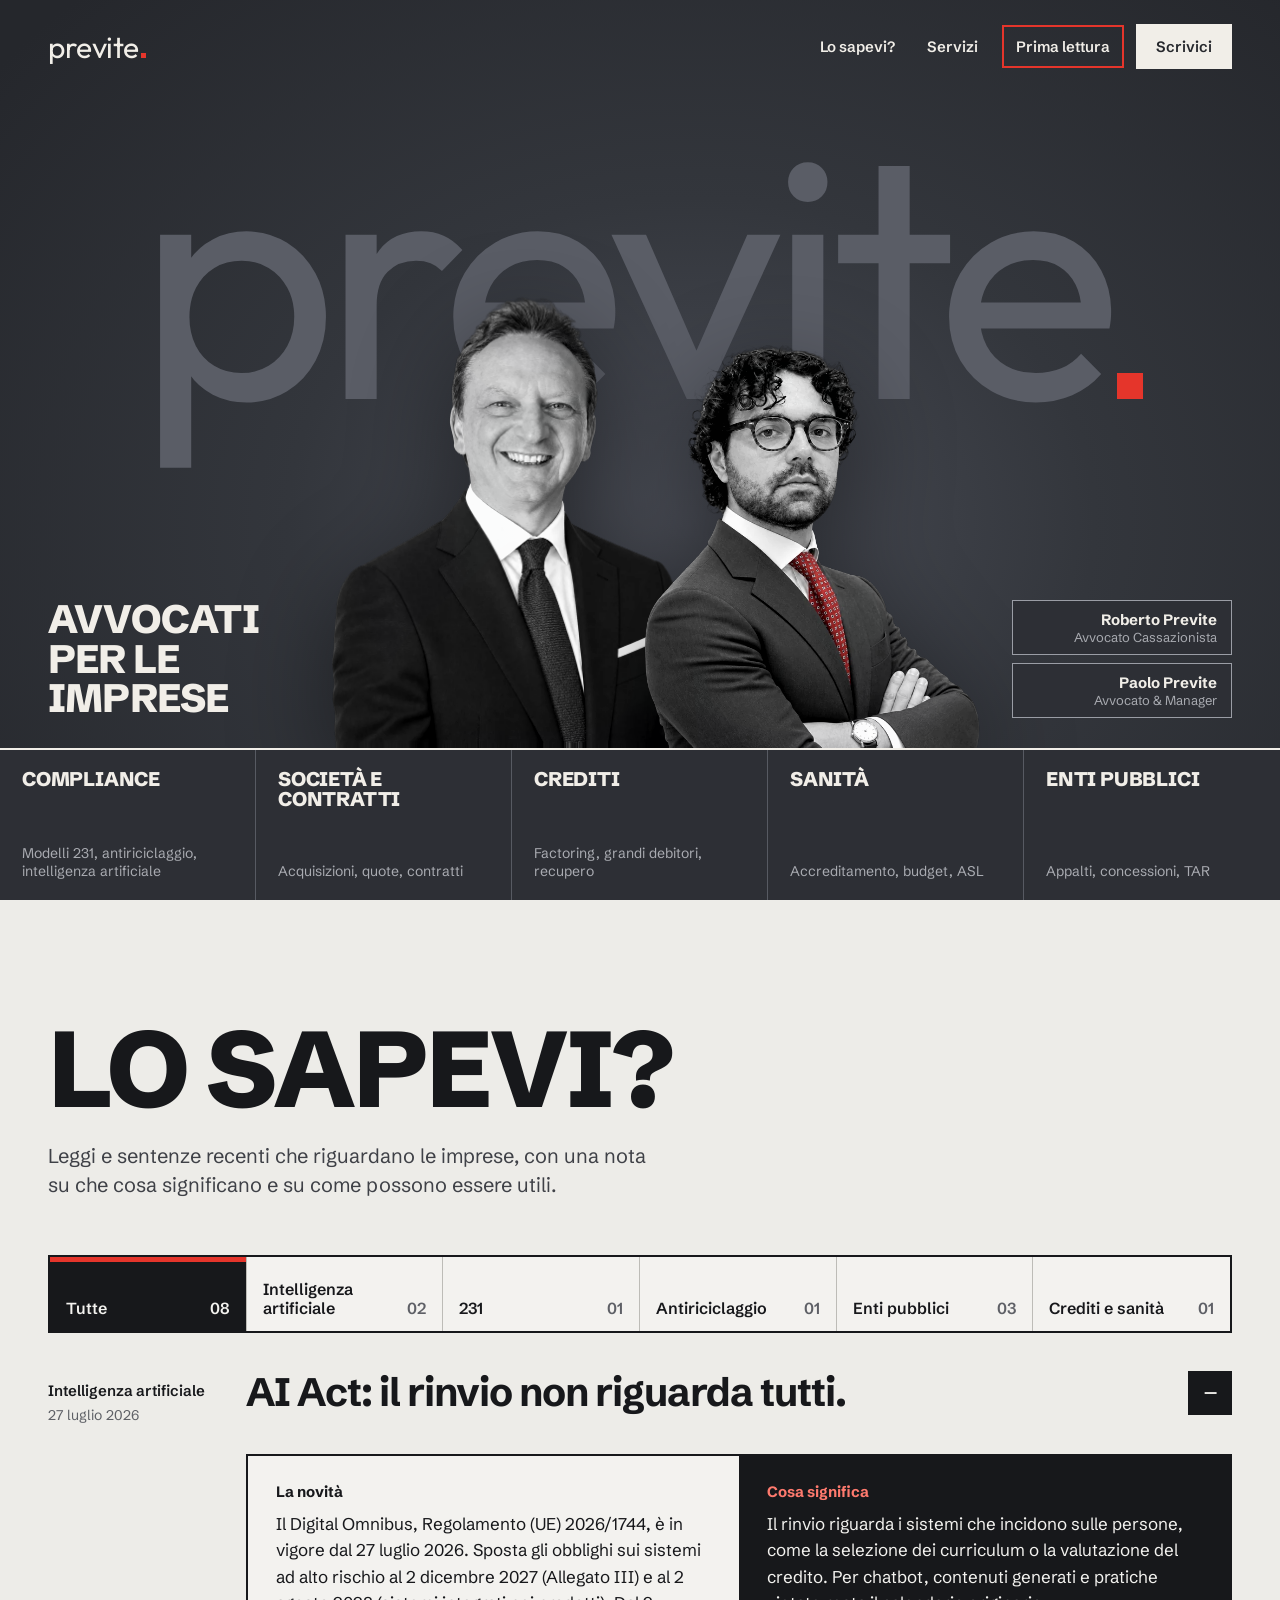
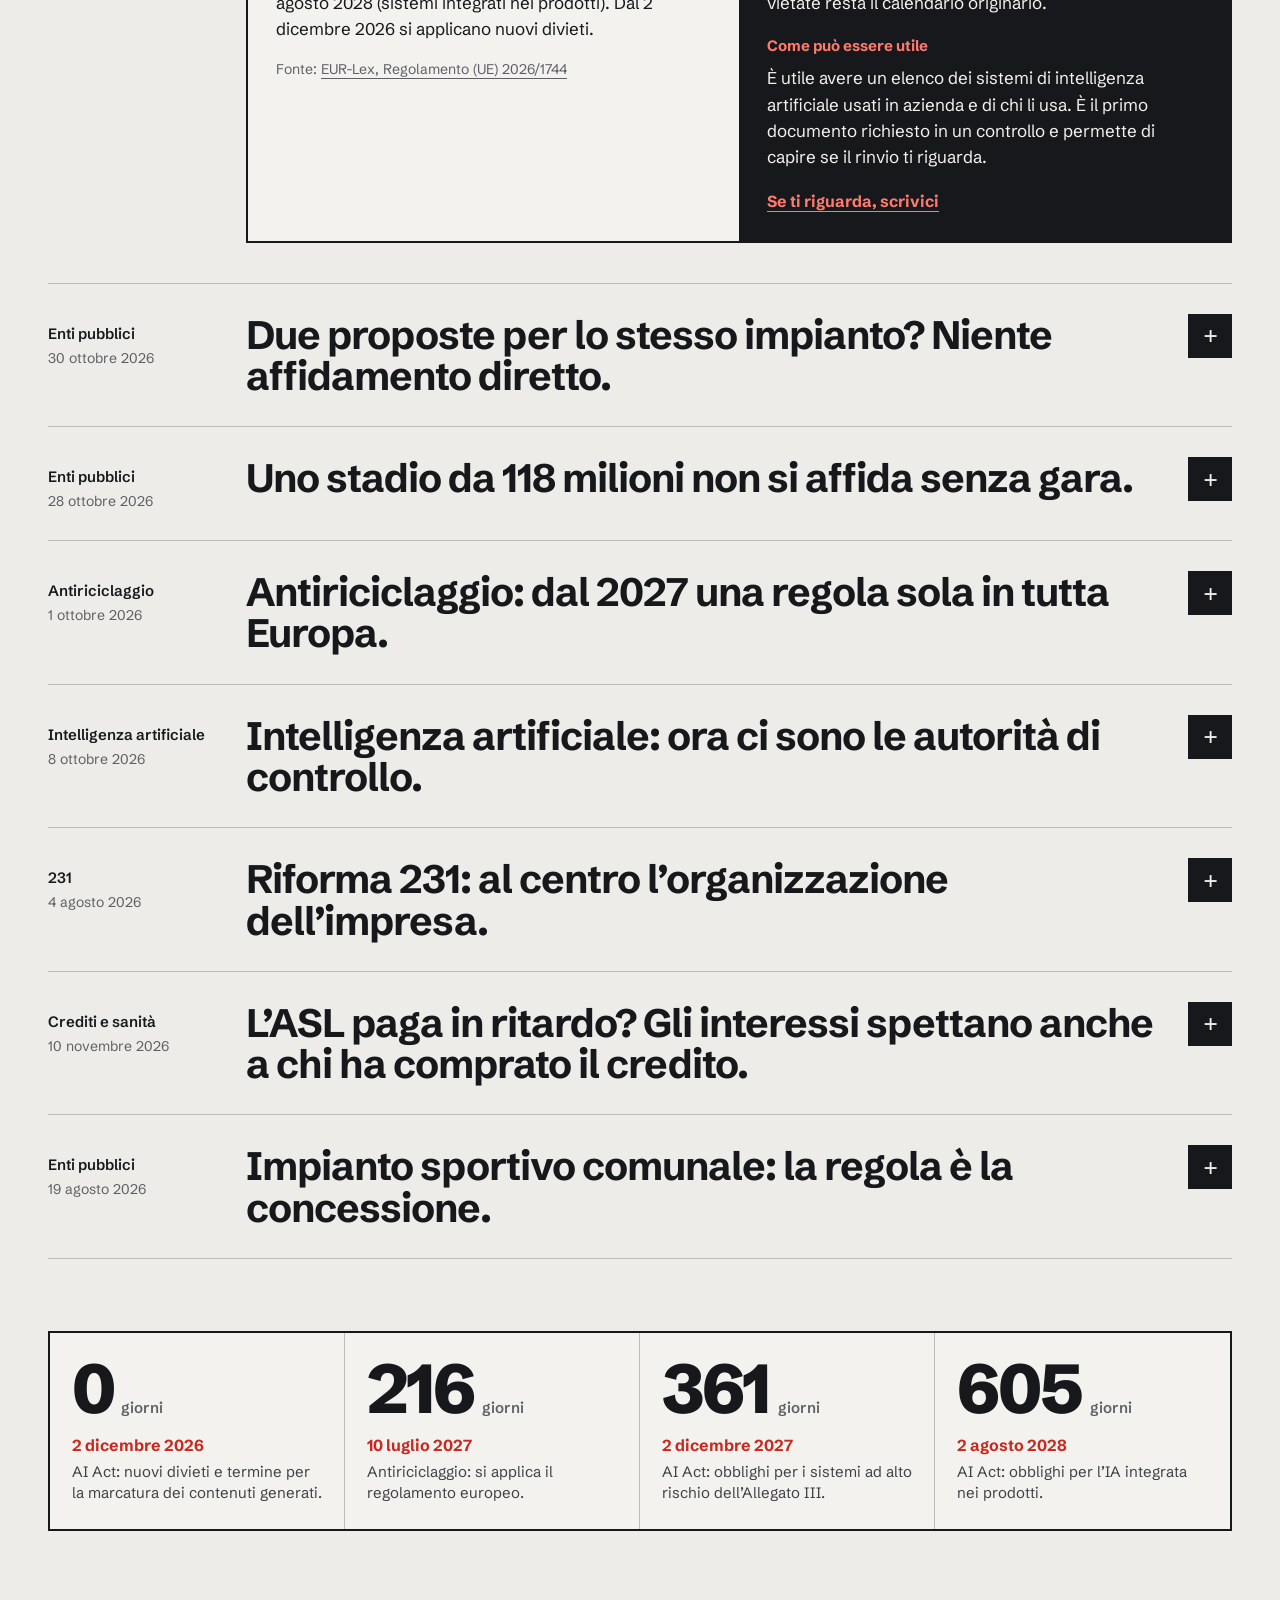
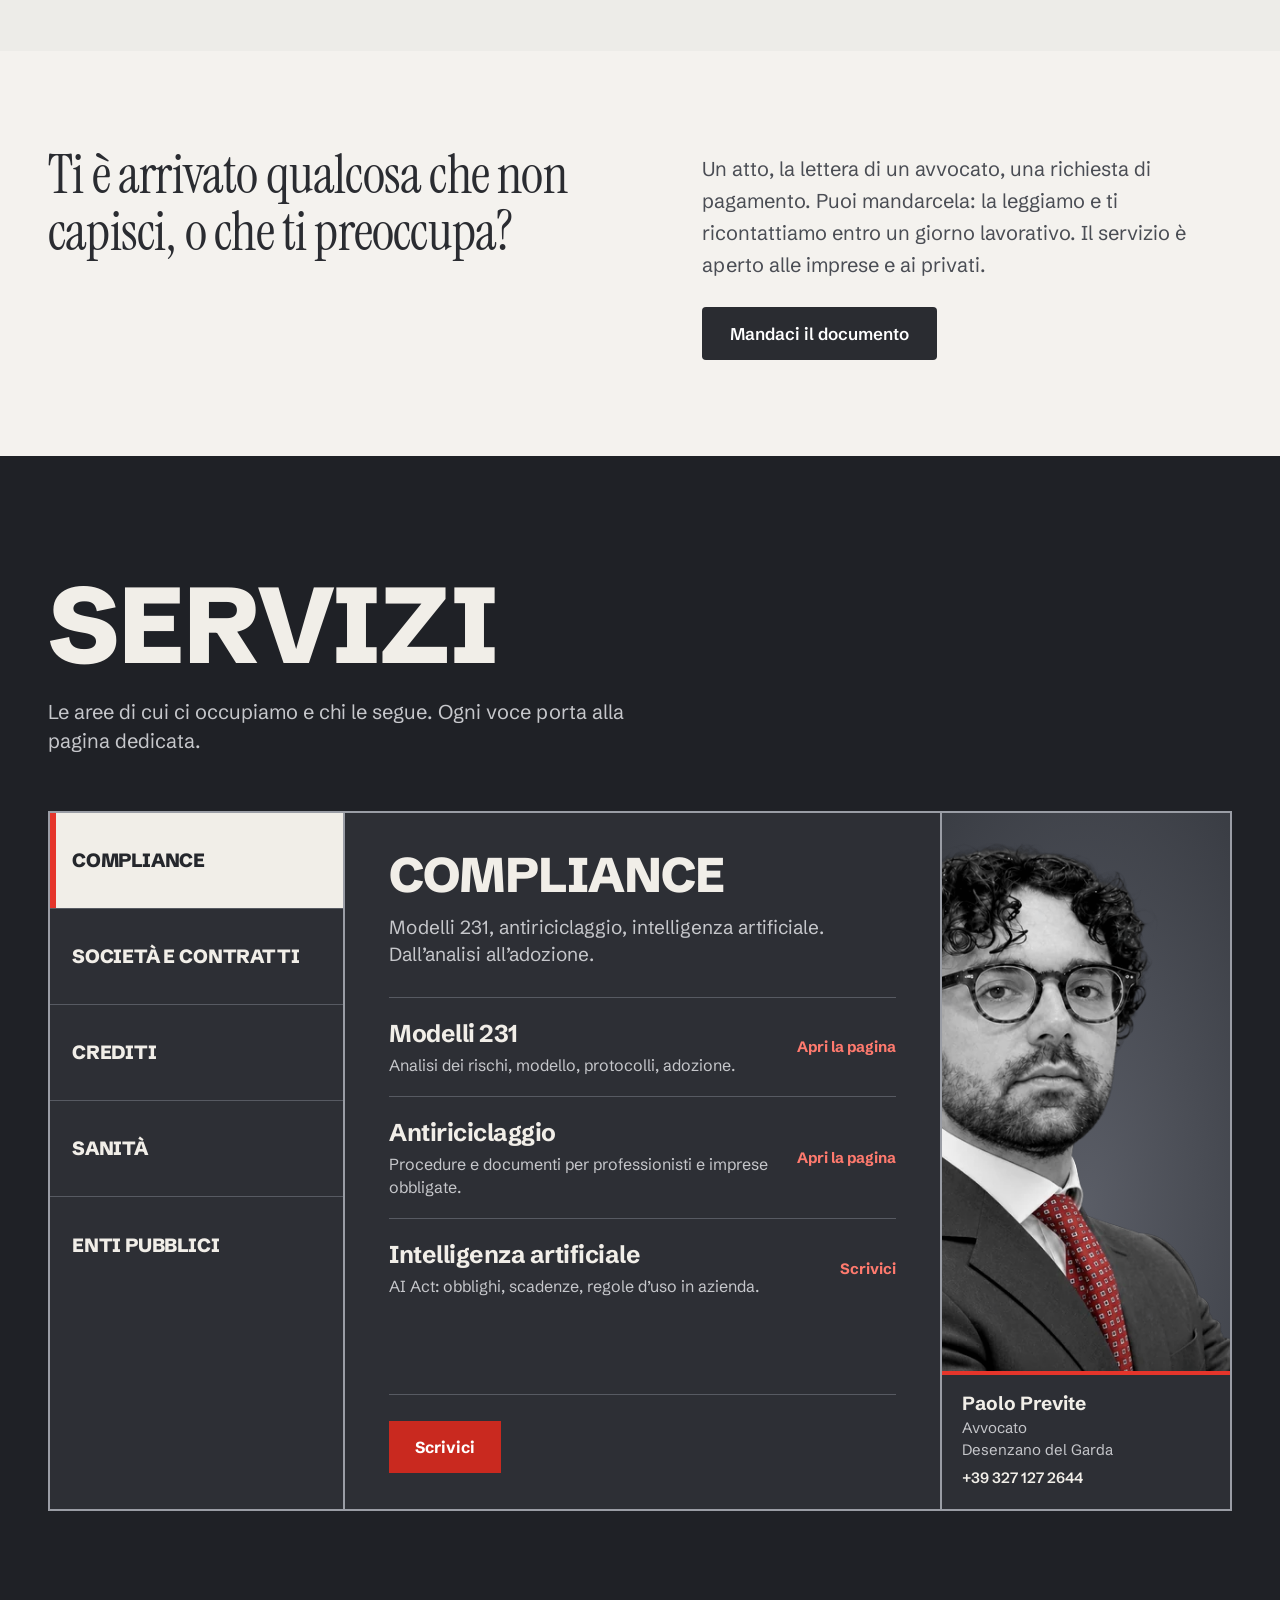
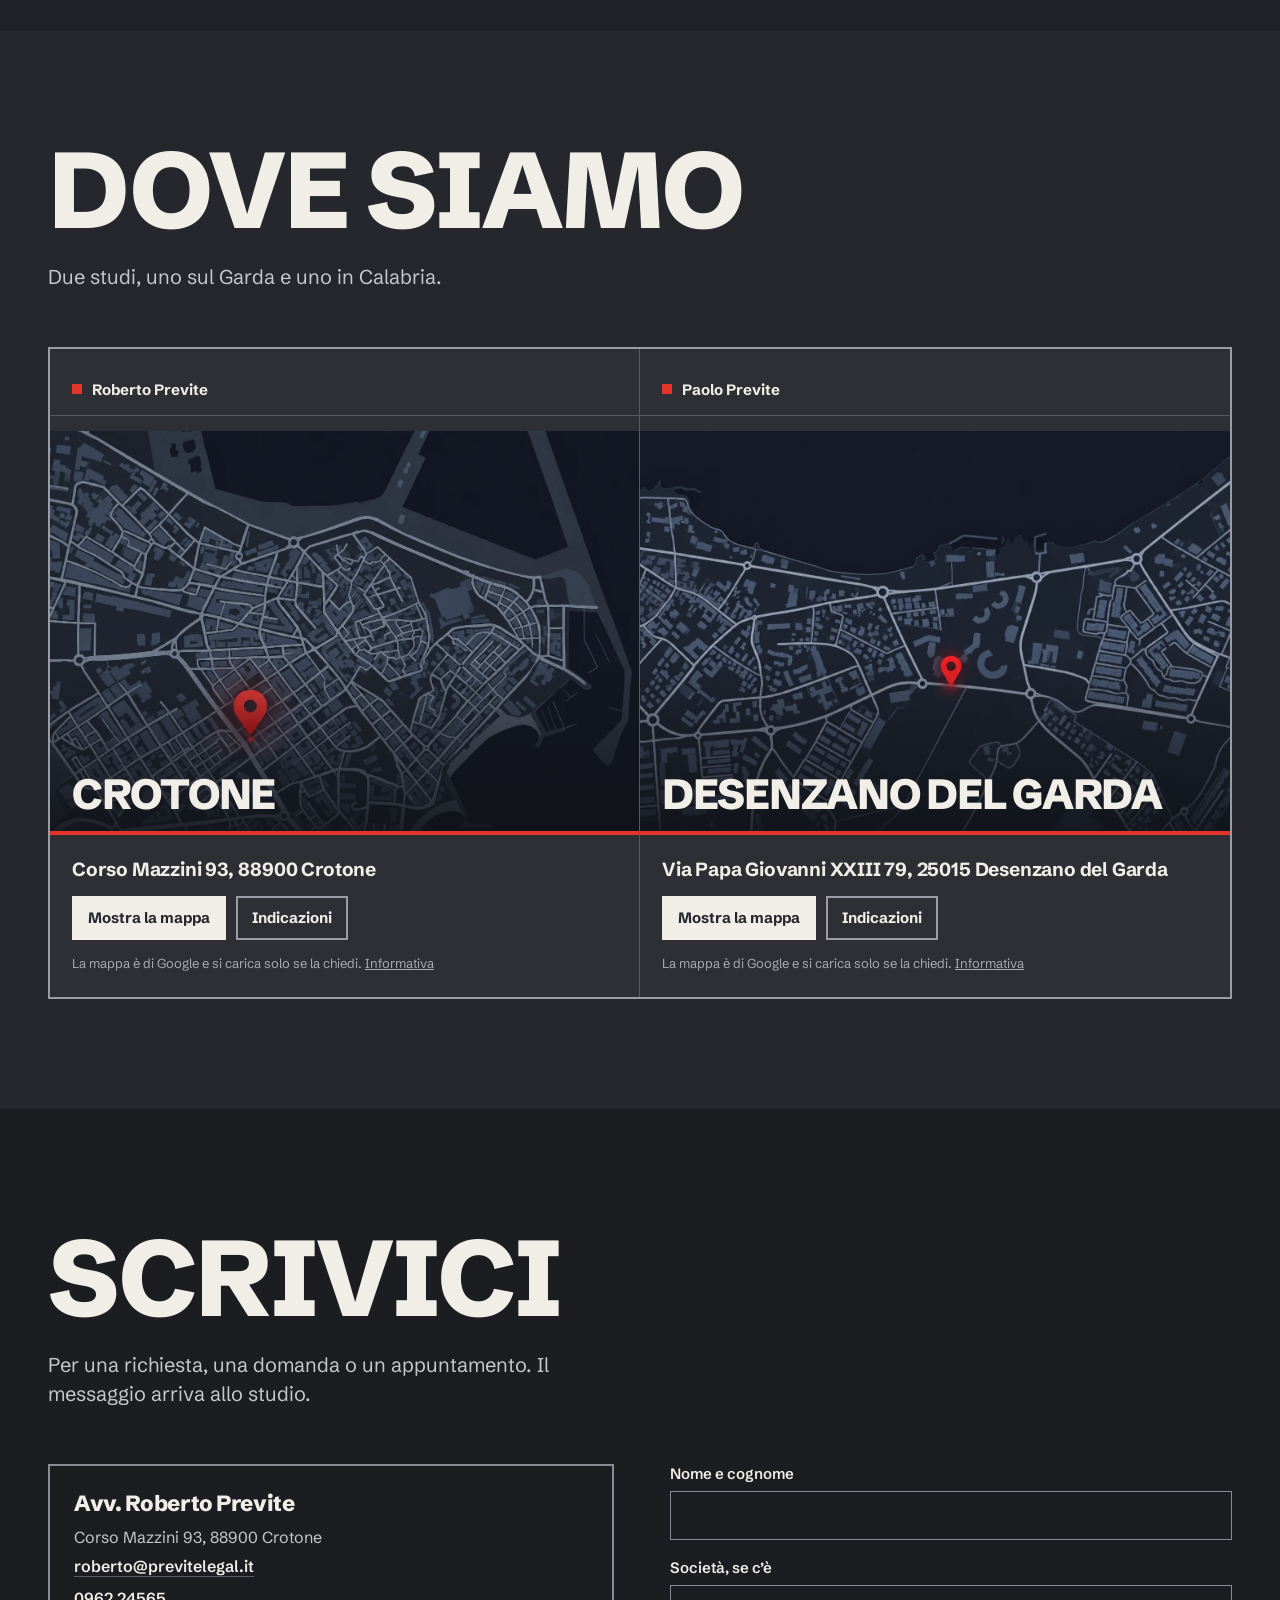
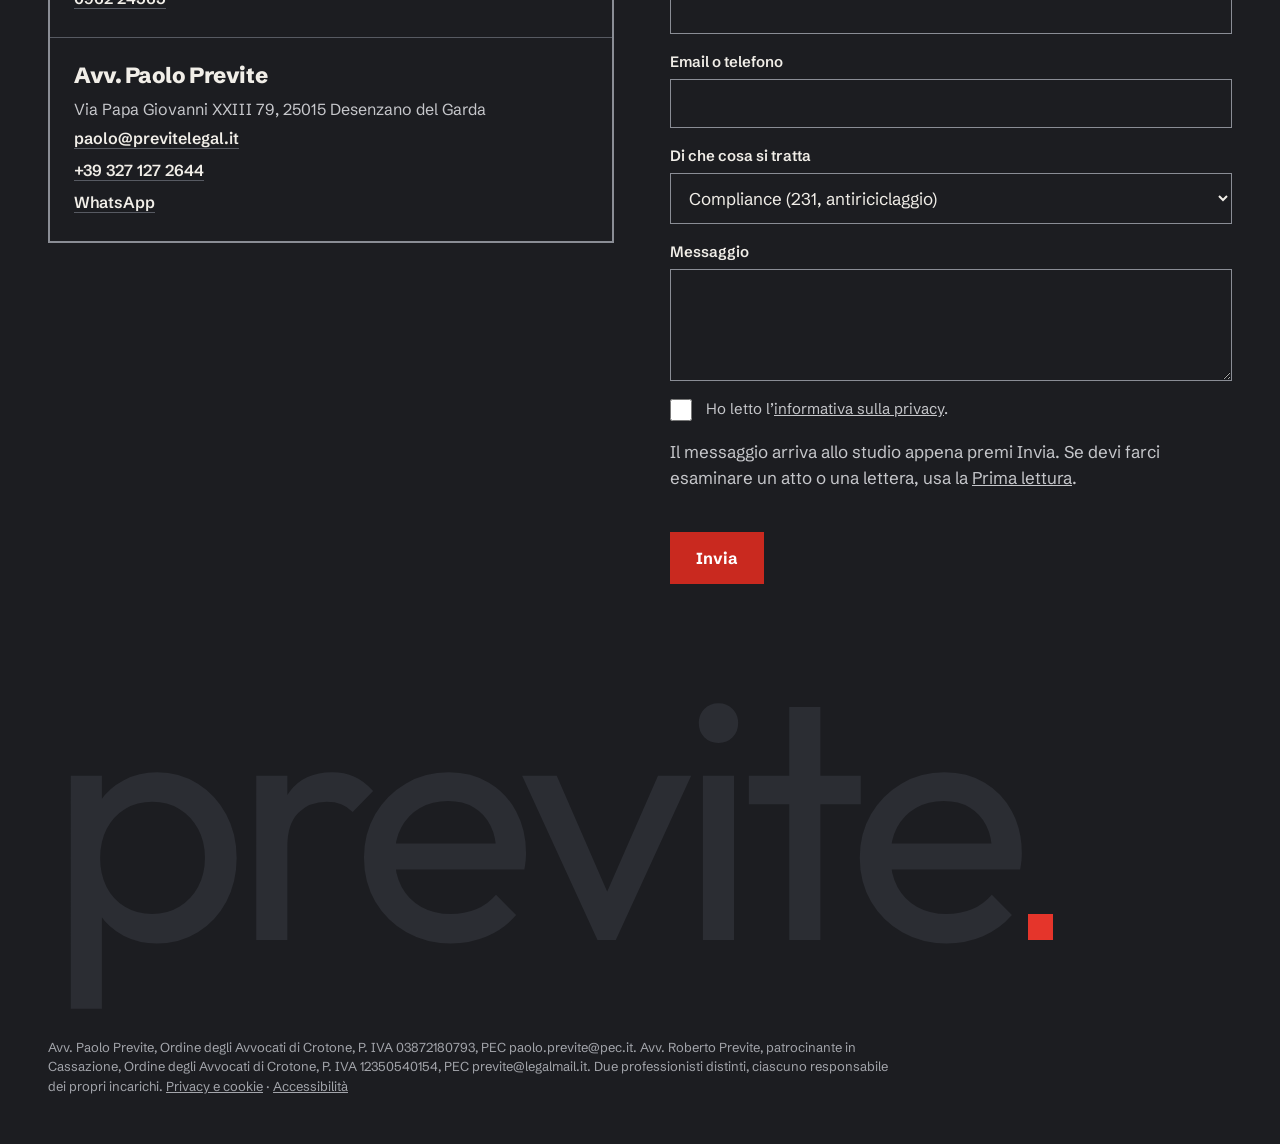
==== commit c7e35d8e: "Nuova mail di Roberto Previte Co-Authored-By: Claude Opus 5.5 <noreply@anthropic.com> Claude-Session" ====
--- a/index.html
+++ b/index.html
@@ -10,15 +10,15 @@
 <meta name="theme-color" content="#25272C">
 <link rel="icon" href="assets/favicon.svg" type="image/svg+xml">
 <link rel="preload" href="assets/fonts/schibsted-grotesk-800.woff2" as="font" type="font/woff2" crossorigin>
-<link rel="stylesheet" href="assets/fonts.css?v=mwe3v4cs">
-<link rel="stylesheet" href="assets/index.css?v=mwe3v4cs">
+<link rel="stylesheet" href="assets/fonts.css?v=mwes4a2i">
+<link rel="stylesheet" href="assets/index.css?v=mwes4a2i">
 </head>
 <body>
 <div class="site"><a class="skip" href="#sapevi">Vai al contenuto</a>
 <section class="hero" id="top">
 <div class="wall" aria-hidden="true">previte<i></i></div>
 <header class="top"><a class="logo" href="#top" aria-label="previte">previte<i aria-hidden="true"></i></a><nav class="nav" aria-label="Principale"><a href="#sapevi">Lo sapevi?</a><a href="#servizi">Servizi</a><a class="pl" href="prima-lettura.html">Prima lettura</a><a class="cta" href="#scrivici">Scrivici</a></nav></header>
-<div class="duo"><img class="rob" src="assets/roberto-previte.webp?v=mwe3v4cs" alt="Avv. Roberto Previte"><img src="assets/paolo-previte.webp?v=mwe3v4cs" alt="Avv. Paolo Previte"></div>
+<div class="duo"><img class="rob" src="assets/roberto-previte.webp?v=mwes4a2i" alt="Avv. Roberto Previte"><img src="assets/paolo-previte.webp?v=mwes4a2i" alt="Avv. Paolo Previte"></div>
 <h1 class="tag up"><span>Avvocati</span><span>per le</span><span>imprese</span></h1>
 <div class="names"><div><b>Roberto Previte</b><span>Avvocato Cassazionista</span></div><div><b>Paolo Previte</b><span>Avvocato &amp; Manager</span></div></div>
 <nav class="tiles" aria-label="Servizi"><button type="button" class="tile" data-svc="0"><b>Compliance</b><span>Modelli 231, antiriciclaggio, intelligenza artificiale</span></button><button type="button" class="tile" data-svc="1"><b>Società e contratti</b><span>Acquisizioni, quote, contratti</span></button><button type="button" class="tile" data-svc="2"><b>Crediti</b><span>Factoring, grandi debitori, recupero</span></button><button type="button" class="tile" data-svc="3"><b>Sanità</b><span>Accreditamento, budget, ASL</span></button><button type="button" class="tile" data-svc="4"><b>Enti pubblici</b><span>Appalti, concessioni, TAR</span></button></nav>
@@ -28,14 +28,14 @@
 <section class="sec light" id="sapevi"><div class="in"><h2 class="h up">Lo sapevi?</h2><p class="lead">Leggi e sentenze recenti che riguardano le imprese, con una nota su che cosa significano e su come possono essere utili.</p>
 <div class="tabs" role="group" aria-label="Filtra per argomento"><button type="button" class="tab on" aria-pressed="true" data-f="all"><span>Tutte</span><i>08</i></button><button type="button" class="tab" aria-pressed="false" data-f="ia"><span>Intelligenza artificiale</span><i>02</i></button><button type="button" class="tab" aria-pressed="false" data-f="r231"><span>231</span><i>01</i></button><button type="button" class="tab" aria-pressed="false" data-f="aml"><span>Antiriciclaggio</span><i>01</i></button><button type="button" class="tab" aria-pressed="false" data-f="amm"><span>Enti pubblici</span><i>03</i></button><button type="button" class="tab" aria-pressed="false" data-f="cred"><span>Crediti e sanità</span><i>01</i></button></div>
 <div style="margin-top:8px"><div class="n" data-tag="ia"><button type="button" class="nb" aria-controls="nx0" aria-expanded="true"><span class="meta"><span>Intelligenza artificiale</span><span>27 luglio 2026</span></span><span class="t">AI Act: il rinvio non riguarda tutti.</span><span class="pm" aria-hidden="true">−</span></button><div class="nx" id="nx0"><div><h3>La novità</h3><p>Il Digital Omnibus, Regolamento (UE) 2026/1744, è in vigore dal 27 luglio 2026. Sposta gli obblighi sui sistemi ad alto rischio al 2 dicembre 2027 (Allegato III) e al 2 agosto 2028 (sistemi integrati nei prodotti). Dal 2 dicembre 2026 si applicano nuovi divieti.</p><p class="src">Fonte: <a href="https://eur-lex.europa.eu/legal-content/IT/TXT/PDF/?uri=OJ%3AL_202601744" target="_blank" rel="noopener">EUR-Lex, Regolamento (UE) 2026/1744<span class="vh"> (si apre in una nuova scheda)</span></a></p></div><div class="cm"><h3>Cosa significa</h3><p>Il rinvio riguarda i sistemi che incidono sulle persone, come la selezione dei curriculum o la valutazione del credito. Per chatbot, contenuti generati e pratiche vietate resta il calendario originario.</p><h3>Come può essere utile</h3><p>È utile avere un elenco dei sistemi di intelligenza artificiale usati in azienda e di chi li usa. È il primo documento richiesto in un controllo e permette di capire se il rinvio ti riguarda.</p><a class="lk" href="#scrivici">Se ti riguarda, scrivici</a></div></div></div><div class="n" data-tag="amm"><button type="button" class="nb" aria-controls="nx1" aria-expanded="false"><span class="meta"><span>Enti pubblici</span><span>30 ottobre 2026</span></span><span class="t">Due proposte per lo stesso impianto? Niente affidamento diretto.</span><span class="pm" aria-hidden="true">+</span></button><div class="nx" id="nx1" hidden><div><h3>La novità</h3><p>TAR Toscana, sentenza n. 2083 del 30 ottobre 2026. L’affidamento diretto previsto dall’art. 5 del d.lgs. 38/2021 presuppone una sola proposta. Se ne arrivano diverse, il Comune deve confrontarle con una procedura competitiva.</p><p class="src">Fonte: <a href="https://www.sentenzeappalti.it/2026/10/30/affidamento-diretto-impianti-sportivi-art-5-d-lgs-38-2021-solo-unica-proposta-procedura-competitiva-art-187-d-lgs-36-2023/" target="_blank" rel="noopener">Sentenzeappalti.it, 30 ottobre 2026<span class="vh"> (si apre in una nuova scheda)</span></a></p></div><div class="cm"><h3>Cosa significa</h3><p>Il Comune può affidare un impianto senza gara soltanto quando ha ricevuto una sola proposta. Se le proposte sono due, deve metterle a confronto.</p><h3>Come può essere utile</h3><p>Se sei interessato a un impianto, conviene depositare la proposta per iscritto e chiederne il protocollo. Se l’impianto è già stato affidato, i termini per impugnare sono brevi.</p><a class="lk" href="#scrivici">Se ti riguarda, scrivici</a></div></div></div><div class="n" data-tag="amm"><button type="button" class="nb" aria-controls="nx2" aria-expanded="false"><span class="meta"><span>Enti pubblici</span><span>28 ottobre 2026</span></span><span class="t">Uno stadio da 118 milioni non si affida senza gara.</span><span class="pm" aria-hidden="true">+</span></button><div class="nx" id="nx2" hidden><div><h3>La novità</h3><p>Con la delibera n. 434 del 28 ottobre 2026 l’ANAC ha ritenuto illegittimo l’affidamento diretto, senza gara, della riqualificazione e gestione di uno stadio comunale alla società sportiva che lo utilizza: un’operazione da 118 milioni di euro.</p><p class="src">Fonte: <a href="https://www.appaltiecontratti.it/riqualificazione-stadio-illegittimo-affidamento-diretto-sopra-soglia-del-progetto-a-utilizzatrice/" target="_blank" rel="noopener">Appalti e Contratti, delibera ANAC n. 434/2026<span class="vh"> (si apre in una nuova scheda)</span></a></p></div><div class="cm"><h3>Cosa significa</h3><p>Anche quando la legge sullo sport consente un percorso semplificato, restano ferme le regole sulle concessioni. Il principio vale per lo stadio come per il centro sportivo comunale.</p><h3>Come può essere utile</h3><p>Chi propone un intervento su un impianto deve mettere in conto il confronto con altri operatori. Chi è rimasto escluso può chiedere che quel confronto ci sia.</p><a class="lk" href="#scrivici">Se ti riguarda, scrivici</a></div></div></div><div class="n" data-tag="aml"><button type="button" class="nb" aria-controls="nx3" aria-expanded="false"><span class="meta"><span>Antiriciclaggio</span><span>1 ottobre 2026</span></span><span class="t">Antiriciclaggio: dal 2027 una regola sola in tutta Europa.</span><span class="pm" aria-hidden="true">+</span></button><div class="nx" id="nx3" hidden><div><h3>La novità</h3><p>L’AMLA ha trasmesso alla Commissione europea tre progetti di standard tecnici che integrano il Regolamento (UE) 2024/1624: adeguata verifica, operazioni occasionali, regole di gruppo. Non sono ancora in vigore: li deve adottare la Commissione. Il regolamento si applica dal 10 luglio 2027 e vale direttamente in tutti gli Stati, senza recepimento. Tra le novità, il limite di 10.000 euro ai pagamenti in contanti.</p><p class="src">Fonte: <a href="https://www.legance.it/pubblicazioni/i-tre-nuovi-rts-amla-su-adeguata-verifica-della-clientela-operazioni-occasionali-e-requisiti-di-gruppo-cosa-cambia-per-i-soggetti-obbligati/" target="_blank" rel="noopener">Legance, I tre nuovi RTS AMLA<span class="vh"> (si apre in una nuova scheda)</span></a></p></div><div class="cm"><h3>Cosa significa</h3><p>Da luglio 2027 le regole antiriciclaggio saranno le stesse in tutta Europa e si applicheranno senza una legge italiana di recepimento. Le procedure scritte sulla normativa attuale andranno aggiornate.</p><h3>Come può essere utile</h3><p>Conviene impostare fin d’ora l’adeguata verifica e la valutazione del rischio sullo schema europeo. Nel 2027 basterà un aggiornamento.</p><a class="lk" href="#scrivici">Se ti riguarda, scrivici</a></div></div></div><div class="n" data-tag="ia"><button type="button" class="nb" aria-controls="nx4" aria-expanded="false"><span class="meta"><span>Intelligenza artificiale</span><span>8 ottobre 2026</span></span><span class="t">Intelligenza artificiale: ora ci sono le autorità di controllo.</span><span class="pm" aria-hidden="true">+</span></button><div class="nx" id="nx4" hidden><div><h3>La novità</h3><p>Il d.lgs. 7 ottobre 2026, n. 179, in vigore dal 23 ottobre, adegua l’ordinamento italiano all’AI Act. Definisce i poteri di AgID e ACN, il sistema delle sanzioni e porta l’intelligenza artificiale nella formazione obbligatoria delle professioni.</p><p class="src">Fonte: <a href="https://www.diritto.it/decreto-ai-2026-regole-sanzioni-obblighi-italia/" target="_blank" rel="noopener">Diritto.it, decreto AI 2026<span class="vh"> (si apre in una nuova scheda)</span></a></p></div><div class="cm"><h3>Cosa significa</h3><p>In Italia ci sono ora autorità che possono chiedere conto di come un’impresa usa l’intelligenza artificiale, e sono previste sanzioni. Per i professionisti la formazione sull’intelligenza artificiale entra nell’aggiornamento obbligatorio.</p><h3>Come può essere utile</h3><p>È opportuno individuare chi in azienda risponde dei sistemi di intelligenza artificiale e mettere per iscritto poche regole d’uso. In caso di controllo aiuta molto.</p><a class="lk" href="#scrivici">Se ti riguarda, scrivici</a></div></div></div><div class="n" data-tag="r231"><button type="button" class="nb" aria-controls="nx5" aria-expanded="false"><span class="meta"><span>231</span><span>4 agosto 2026</span></span><span class="t">Riforma 231: al centro l’organizzazione dell’impresa.</span><span class="pm" aria-hidden="true">+</span></button><div class="nx" id="nx5" hidden><div><h3>La novità</h3><p>Il 4 agosto 2026 il Consiglio dei Ministri ha approvato il disegno di legge che rivede il d.lgs. 231/2001. Il criterio per attribuire la responsabilità all’ente diventa la colpa di organizzazione. Cade la distinzione tra vertici e sottoposti. Il testo definisce contenuto e revisione del modello e mantiene la confisca del profitto. Ora deve passare dal Parlamento.</p><p class="src">Fonte: <a href="https://www.dirittobancario.it/art/responsabilita-231-il-governo-approva-lo-schema-di-riforma/" target="_blank" rel="noopener">Diritto Bancario, 5 agosto 2026<span class="vh"> (si apre in una nuova scheda)</span></a></p></div><div class="cm"><h3>Cosa significa</h3><p>Se la riforma sarà approvata, si guarderà a come l’impresa è organizzata per prevenire i reati. Un modello aggiornato e applicato nel lavoro di ogni giorno avrà ancora più peso.</p><h3>Come può essere utile</h3><p>Non occorre attendere la legge: un modello aggiornato e documentato è utile già oggi. Il testo indica anche i criteri con cui il giudice ne valuterà l’idoneità.</p><a class="lk" href="#scrivici">Se ti riguarda, scrivici</a></div></div></div><div class="n" data-tag="cred"><button type="button" class="nb" aria-controls="nx6" aria-expanded="false"><span class="meta"><span>Crediti e sanità</span><span>10 novembre 2026</span></span><span class="t">L’ASL paga in ritardo? Gli interessi spettano anche a chi ha comprato il credito.</span><span class="pm" aria-hidden="true">+</span></button><div class="nx" id="nx6" hidden><div><h3>La novità</h3><p>Cassazione, ordinanza n. 25393 del 16 settembre 2025: la disciplina degli interessi del d.lgs. 231/2002 si applica anche al factoring. Con l’ordinanza n. 28857 del 10 novembre 2026 la Corte ha affermato che, tra imprese e pubbliche amministrazioni, quegli interessi decorrono in automatico dal giorno dopo la scadenza della fattura, senza messa in mora.</p><p class="src">Fonte: <a href="https://www.italiaoggi.it/diritto-e-fisco/diritto-e-impresa/transazioni-imprese-pa-interessi-moratori-dal-giorno-dopo-la-scadenza-della-fattura-dtvkobkr" target="_blank" rel="noopener">ItaliaOggi, Cass. ord. n. 28857/2026<span class="vh"> (si apre in una nuova scheda)</span></a></p></div><div class="cm"><h3>Cosa significa</h3><p>Chi acquista crediti verso la sanità pubblica acquista anche il diritto agli interessi per il ritardo, nella misura prevista per le transazioni commerciali.</p><h3>Come può essere utile</h3><p>Sui portafogli più ampi conviene chiedere gli interessi fin dall’inizio e calcolarli fattura per fattura. In una trattativa con l’ASL hanno spesso un peso rilevante.</p><a class="lk" href="#scrivici">Se ti riguarda, scrivici</a></div></div></div><div class="n" data-tag="amm"><button type="button" class="nb" aria-controls="nx7" aria-expanded="false"><span class="meta"><span>Enti pubblici</span><span>19 agosto 2026</span></span><span class="t">Impianto sportivo comunale: la regola è la concessione.</span><span class="pm" aria-hidden="true">+</span></button><div class="nx" id="nx7" hidden><div><h3>La novità</h3><p>TAR Veneto, sentenza n. 1712 del 19 agosto 2026. La gestione di un impianto sportivo comunale è un servizio pubblico e di norma si affida in concessione. Il Comune può scegliere l’appalto, ma deve motivarlo, e la decisione spetta al consiglio comunale.</p><p class="src">Fonte: <a href="https://ntplusediliziaeterritorio.ilsole24ore.com/art/gestione-impianti-sportivi-sempre-meglio-concessione-che-l-appalto-servizi-AJHlUSr" target="_blank" rel="noopener">NT+ Enti Locali & Edilizia, Il Sole 24 Ore<span class="vh"> (si apre in una nuova scheda)</span></a></p></div><div class="cm"><h3>Cosa significa</h3><p>Per gli impianti sportivi comunali la concessione è la via ordinaria. Se il Comune sceglie l’appalto deve motivarlo, e la decisione spetta al consiglio comunale.</p><h3>Come può essere utile</h3><p>Prima di partecipare è utile verificare quale organo ha scelto la formula e con quale motivazione, perché da lì dipende la tenuta dell’affidamento.</p><a class="lk" href="#scrivici">Se ti riguarda, scrivici</a></div></div></div></div>
-<div class="cd"><div><span class="num" data-d="2026-12-2">20</span><span class="u">giorni</span><span class="d">2 dicembre 2026</span><span class="w">AI Act: nuovi divieti e termine per la marcatura dei contenuti generati.</span></div><div><span class="num" data-d="2027-7-10">239</span><span class="u">giorni</span><span class="d">10 luglio 2027</span><span class="w">Antiriciclaggio: si applica il regolamento europeo.</span></div><div><span class="num" data-d="2027-12-2">385</span><span class="u">giorni</span><span class="d">2 dicembre 2027</span><span class="w">AI Act: obblighi per i sistemi ad alto rischio dell’Allegato III.</span></div><div><span class="num" data-d="2028-8-2">628</span><span class="u">giorni</span><span class="d">2 agosto 2028</span><span class="w">AI Act: obblighi per l’IA integrata nei prodotti.</span></div></div>
+<div class="cd"><div><span class="num" data-d="2026-12-2">19</span><span class="u">giorni</span><span class="d">2 dicembre 2026</span><span class="w">AI Act: nuovi divieti e termine per la marcatura dei contenuti generati.</span></div><div><span class="num" data-d="2027-7-10">239</span><span class="u">giorni</span><span class="d">10 luglio 2027</span><span class="w">Antiriciclaggio: si applica il regolamento europeo.</span></div><div><span class="num" data-d="2027-12-2">384</span><span class="u">giorni</span><span class="d">2 dicembre 2027</span><span class="w">AI Act: obblighi per i sistemi ad alto rischio dell’Allegato III.</span></div><div><span class="num" data-d="2028-8-2">628</span><span class="u">giorni</span><span class="d">2 agosto 2028</span><span class="w">AI Act: obblighi per l’IA integrata nei prodotti.</span></div></div>
 </div></section>
 
 <section class="sec soft" id="lettura"><div class="in"><div class="sf"><div><h2 class="sfh">Ti è arrivato qualcosa che non capisci, o che ti preoccupa?</h2></div><div><p>Un atto, la lettera di un avvocato, una richiesta di pagamento. Puoi mandarcela: la leggiamo e ti ricontattiamo entro un giorno lavorativo. Il servizio è aperto alle imprese e ai privati.</p><a class="sfb" href="prima-lettura.html">Mandaci il documento</a></div></div></div></section>
 
 <section class="sec alt" id="servizi"><div class="in"><h2 class="h up">Servizi</h2><p class="lead">Le aree di cui ci occupiamo e chi le segue. Ogni voce porta alla pagina dedicata.</p>
 <div class="svc"><div class="sl" role="group" aria-label="Scegli un’area"><button type="button" aria-pressed="true" class="st on" data-svc="0">Compliance</button><button type="button" aria-pressed="false" class="st" data-svc="1">Società e contratti</button><button type="button" aria-pressed="false" class="st" data-svc="2">Crediti</button><button type="button" aria-pressed="false" class="st" data-svc="3">Sanità</button><button type="button" aria-pressed="false" class="st" data-svc="4">Enti pubblici</button></div>
-<div aria-live="polite" style="display:contents"><div class="sp" data-sp="0"><div class="sc"><h3 class="up">Compliance</h3><p class="l">Modelli 231, antiriciclaggio, intelligenza artificiale. Dall’analisi all’adozione.</p><a class="row" href="modelli-231.html"><span class="nm">Modelli 231</span><span class="ds">Analisi dei rischi, modello, protocolli, adozione.</span><span class="go">Apri la pagina</span></a><a class="row" href="antiriciclaggio.html"><span class="nm">Antiriciclaggio</span><span class="ds">Procedure e documenti per professionisti e imprese obbligate.</span><span class="go">Apri la pagina</span></a><a class="row" href="#scrivici"><span class="nm">Intelligenza artificiale</span><span class="ds">AI Act: obblighi, scadenze, regole d’uso in azienda.</span><span class="go">Scrivici</span></a><div class="who"><a class="btn" href="#scrivici">Scrivici</a></div></div><div class="pe"><article class="pc"><div class="ph"><img src="assets/paolo-previte.webp?v=mwe3v4cs" alt="Avv. Paolo Previte"></div><div class="pt"><b>Paolo Previte</b><span>Avvocato</span><span>Desenzano del Garda</span><a href="tel:+393271272644">+39 327 127 2644</a></div></article></div></div><div class="sp" data-sp="1" hidden><div class="sc"><h3 class="up">Società e contratti</h3><p class="l">Acquisizioni, cessioni di quote, contratti. Verifiche, negoziazione, firma.</p><a class="row" href="#scrivici"><span class="nm">Società e acquisizioni</span><span class="ds">Quote, società, rami d’azienda.</span><span class="go">Scrivici</span></a><a class="row" href="contratti-e-crediti.html"><span class="nm">Contratti</span><span class="ds">Redazione, revisione, inadempimenti.</span><span class="go">Apri la pagina</span></a><div class="who"><a class="btn" href="#scrivici">Scrivici</a></div></div><div class="pe"><article class="pc"><div class="ph"><img src="assets/paolo-previte.webp?v=mwe3v4cs" alt="Avv. Paolo Previte"></div><div class="pt"><b>Paolo Previte</b><span>Avvocato</span><span>Desenzano del Garda</span><a href="tel:+393271272644">+39 327 127 2644</a></div></article><article class="pc"><div class="ph"><img src="assets/roberto-previte.webp?v=mwe3v4cs" alt="Avv. Roberto Previte"></div><div class="pt"><b>Roberto Previte</b><span>Avvocato, patrocinante in Cassazione</span><span>Crotone</span><a href="tel:+39096224565">0962 24565</a></div></article></div></div><div class="sp" data-sp="2" hidden><div class="sc"><h3 class="up">Crediti</h3><p class="l">Crediti verso grandi debitori, pubblici e privati. Anche su portafogli di centinaia di posizioni.</p><a class="row" href="factoring.html"><span class="nm">Factoring e grandi debitori</span><span class="ds">Crediti ceduti verso pubbliche amministrazioni, aziende sanitarie e grandi imprese.</span><span class="go">Apri la pagina</span></a><a class="row" href="contratti-e-crediti.html"><span class="nm">Recupero crediti</span><span class="ds">Diffida, decreto ingiuntivo, pignoramento.</span><span class="go">Apri la pagina</span></a><div class="who"><a class="btn" href="#scrivici">Scrivici</a></div></div><div class="pe"><article class="pc"><div class="ph"><img src="assets/roberto-previte.webp?v=mwe3v4cs" alt="Avv. Roberto Previte"></div><div class="pt"><b>Roberto Previte</b><span>Avvocato, patrocinante in Cassazione</span><span>Crotone</span><a href="tel:+39096224565">0962 24565</a></div></article><article class="pc"><div class="ph"><img src="assets/paolo-previte.webp?v=mwe3v4cs" alt="Avv. Paolo Previte"></div><div class="pt"><b>Paolo Previte</b><span>Avvocato</span><span>Desenzano del Garda</span><a href="tel:+393271272644">+39 327 127 2644</a></div></article></div></div><div class="sp" data-sp="3" hidden><div class="sc"><h3 class="up">Sanità</h3><p class="l">Strutture sanitarie private. Accreditamento, contratti, budget, crediti verso le ASL.</p><a class="row" href="sanita.html"><span class="nm">Diritto sanitario</span><span class="ds">Accreditamento, contratti e rapporti con ASL e Regioni.</span><span class="go">Apri la pagina</span></a><a class="row" href="sanita.html"><span class="nm">Crediti sanitari</span><span class="ds">Prestazioni non pagate, tetti di spesa, interessi di mora.</span><span class="go">Apri la pagina</span></a><div class="who"><a class="btn" href="#scrivici">Scrivici</a></div></div><div class="pe"><article class="pc"><div class="ph"><img src="assets/roberto-previte.webp?v=mwe3v4cs" alt="Avv. Roberto Previte"></div><div class="pt"><b>Roberto Previte</b><span>Avvocato, patrocinante in Cassazione</span><span>Crotone</span><a href="tel:+39096224565">0962 24565</a></div></article></div></div><div class="sp" data-sp="4" hidden><div class="sc"><h3 class="up">Enti pubblici</h3><p class="l">Affidamenti, concessioni, gare. Consulenza e contenzioso amministrativo.</p><a class="row" href="enti-pubblici.html"><span class="nm">Diritto amministrativo</span><span class="ds">Affidamenti, concessioni, bandi, accesso agli atti, TAR.</span><span class="go">Apri la pagina</span></a><div class="who"><a class="btn" href="#scrivici">Scrivici</a></div></div><div class="pe"><article class="pc"><div class="ph"><img src="assets/roberto-previte.webp?v=mwe3v4cs" alt="Avv. Roberto Previte"></div><div class="pt"><b>Roberto Previte</b><span>Avvocato, patrocinante in Cassazione</span><span>Crotone</span><a href="tel:+39096224565">0962 24565</a></div></article><article class="pc"><div class="ph"><img src="assets/paolo-previte.webp?v=mwe3v4cs" alt="Avv. Paolo Previte"></div><div class="pt"><b>Paolo Previte</b><span>Avvocato</span><span>Desenzano del Garda</span><a href="tel:+393271272644">+39 327 127 2644</a></div></article></div></div></div></div>
+<div aria-live="polite" style="display:contents"><div class="sp" data-sp="0"><div class="sc"><h3 class="up">Compliance</h3><p class="l">Modelli 231, antiriciclaggio, intelligenza artificiale. Dall’analisi all’adozione.</p><a class="row" href="modelli-231.html"><span class="nm">Modelli 231</span><span class="ds">Analisi dei rischi, modello, protocolli, adozione.</span><span class="go">Apri la pagina</span></a><a class="row" href="antiriciclaggio.html"><span class="nm">Antiriciclaggio</span><span class="ds">Procedure e documenti per professionisti e imprese obbligate.</span><span class="go">Apri la pagina</span></a><a class="row" href="#scrivici"><span class="nm">Intelligenza artificiale</span><span class="ds">AI Act: obblighi, scadenze, regole d’uso in azienda.</span><span class="go">Scrivici</span></a><div class="who"><a class="btn" href="#scrivici">Scrivici</a></div></div><div class="pe"><article class="pc"><div class="ph"><img src="assets/paolo-previte.webp?v=mwes4a2i" alt="Avv. Paolo Previte"></div><div class="pt"><b>Paolo Previte</b><span>Avvocato</span><span>Desenzano del Garda</span><a href="tel:+393271272644">+39 327 127 2644</a></div></article></div></div><div class="sp" data-sp="1" hidden><div class="sc"><h3 class="up">Società e contratti</h3><p class="l">Acquisizioni, cessioni di quote, contratti. Verifiche, negoziazione, firma.</p><a class="row" href="#scrivici"><span class="nm">Società e acquisizioni</span><span class="ds">Quote, società, rami d’azienda.</span><span class="go">Scrivici</span></a><a class="row" href="contratti-e-crediti.html"><span class="nm">Contratti</span><span class="ds">Redazione, revisione, inadempimenti.</span><span class="go">Apri la pagina</span></a><div class="who"><a class="btn" href="#scrivici">Scrivici</a></div></div><div class="pe"><article class="pc"><div class="ph"><img src="assets/paolo-previte.webp?v=mwes4a2i" alt="Avv. Paolo Previte"></div><div class="pt"><b>Paolo Previte</b><span>Avvocato</span><span>Desenzano del Garda</span><a href="tel:+393271272644">+39 327 127 2644</a></div></article><article class="pc"><div class="ph"><img src="assets/roberto-previte.webp?v=mwes4a2i" alt="Avv. Roberto Previte"></div><div class="pt"><b>Roberto Previte</b><span>Avvocato, patrocinante in Cassazione</span><span>Crotone</span><a href="tel:+39096224565">0962 24565</a></div></article></div></div><div class="sp" data-sp="2" hidden><div class="sc"><h3 class="up">Crediti</h3><p class="l">Crediti verso grandi debitori, pubblici e privati. Anche su portafogli di centinaia di posizioni.</p><a class="row" href="factoring.html"><span class="nm">Factoring e grandi debitori</span><span class="ds">Crediti ceduti verso pubbliche amministrazioni, aziende sanitarie e grandi imprese.</span><span class="go">Apri la pagina</span></a><a class="row" href="contratti-e-crediti.html"><span class="nm">Recupero crediti</span><span class="ds">Diffida, decreto ingiuntivo, pignoramento.</span><span class="go">Apri la pagina</span></a><div class="who"><a class="btn" href="#scrivici">Scrivici</a></div></div><div class="pe"><article class="pc"><div class="ph"><img src="assets/roberto-previte.webp?v=mwes4a2i" alt="Avv. Roberto Previte"></div><div class="pt"><b>Roberto Previte</b><span>Avvocato, patrocinante in Cassazione</span><span>Crotone</span><a href="tel:+39096224565">0962 24565</a></div></article><article class="pc"><div class="ph"><img src="assets/paolo-previte.webp?v=mwes4a2i" alt="Avv. Paolo Previte"></div><div class="pt"><b>Paolo Previte</b><span>Avvocato</span><span>Desenzano del Garda</span><a href="tel:+393271272644">+39 327 127 2644</a></div></article></div></div><div class="sp" data-sp="3" hidden><div class="sc"><h3 class="up">Sanità</h3><p class="l">Strutture sanitarie private. Accreditamento, contratti, budget, crediti verso le ASL.</p><a class="row" href="sanita.html"><span class="nm">Diritto sanitario</span><span class="ds">Accreditamento, contratti e rapporti con ASL e Regioni.</span><span class="go">Apri la pagina</span></a><a class="row" href="sanita.html"><span class="nm">Crediti sanitari</span><span class="ds">Prestazioni non pagate, tetti di spesa, interessi di mora.</span><span class="go">Apri la pagina</span></a><div class="who"><a class="btn" href="#scrivici">Scrivici</a></div></div><div class="pe"><article class="pc"><div class="ph"><img src="assets/roberto-previte.webp?v=mwes4a2i" alt="Avv. Roberto Previte"></div><div class="pt"><b>Roberto Previte</b><span>Avvocato, patrocinante in Cassazione</span><span>Crotone</span><a href="tel:+39096224565">0962 24565</a></div></article></div></div><div class="sp" data-sp="4" hidden><div class="sc"><h3 class="up">Enti pubblici</h3><p class="l">Affidamenti, concessioni, gare. Consulenza e contenzioso amministrativo.</p><a class="row" href="enti-pubblici.html"><span class="nm">Diritto amministrativo</span><span class="ds">Affidamenti, concessioni, bandi, accesso agli atti, TAR.</span><span class="go">Apri la pagina</span></a><div class="who"><a class="btn" href="#scrivici">Scrivici</a></div></div><div class="pe"><article class="pc"><div class="ph"><img src="assets/roberto-previte.webp?v=mwes4a2i" alt="Avv. Roberto Previte"></div><div class="pt"><b>Roberto Previte</b><span>Avvocato, patrocinante in Cassazione</span><span>Crotone</span><a href="tel:+39096224565">0962 24565</a></div></article><article class="pc"><div class="ph"><img src="assets/paolo-previte.webp?v=mwes4a2i" alt="Avv. Paolo Previte"></div><div class="pt"><b>Paolo Previte</b><span>Avvocato</span><span>Desenzano del Garda</span><a href="tel:+393271272644">+39 327 127 2644</a></div></article></div></div></div></div>
 </div></section>
 
 <section class="sec where" id="dove"><div class="in"><h2 class="h up">Dove siamo</h2><p class="lead">Due studi, uno sul Garda e uno in Calabria.</p>
@@ -46,13 +46,13 @@
 
 </main>
 <footer class="sec ink" id="scrivici"><div class="in" style="padding-bottom:48px"><h2 class="h up">Scrivici</h2><p class="lead">Per una richiesta, una domanda o un appuntamento. Il messaggio arriva allo studio.</p>
-<div class="ct"><div class="pp2"><div class="pc2"><b>Avv. Roberto Previte</b><span>Corso Mazzini 93, 88900 Crotone</span><a href="mailto:previte@email.it">previte@email.it</a><a href="tel:+39096224565">0962 24565</a></div><div class="pc2"><b>Avv. Paolo Previte</b><span>Via Papa Giovanni XXIII 79, 25015 Desenzano del Garda</span><a href="mailto:paolo@previtelegal.it">paolo@previtelegal.it</a><a href="tel:+393271272644">+39 327 127 2644</a><a href="https://wa.me/393271272644" target="_blank" rel="noopener">WhatsApp<span class="vh"> (si apre in una nuova scheda)</span></a></div></div>
+<div class="ct"><div class="pp2"><div class="pc2"><b>Avv. Roberto Previte</b><span>Corso Mazzini 93, 88900 Crotone</span><a href="mailto:roberto@previtelegal.it">roberto@previtelegal.it</a><a href="tel:+39096224565">0962 24565</a></div><div class="pc2"><b>Avv. Paolo Previte</b><span>Via Papa Giovanni XXIII 79, 25015 Desenzano del Garda</span><a href="mailto:paolo@previtelegal.it">paolo@previtelegal.it</a><a href="tel:+393271272644">+39 327 127 2644</a><a href="https://wa.me/393271272644" target="_blank" rel="noopener">WhatsApp<span class="vh"> (si apre in una nuova scheda)</span></a></div></div>
 <form class="sf2" action="mailto:paolo@previtelegal.it?subject=Richiesta%20dal%20sito" method="post" enctype="text/plain"><label class="hp" aria-hidden="true">Lascia vuoto<input type="text" name="hp" tabindex="-1" autocomplete="off"></label><label>Nome e cognome<input type="text" name="Nome" autocomplete="name" required></label><label>Società, se c’è<input type="text" name="Societa" autocomplete="organization"></label><label>Email o telefono<input type="text" name="Recapito" required></label><label>Di che cosa si tratta<select name="Argomento"><option>Compliance (231, antiriciclaggio)</option><option>Società e contratti</option><option>Crediti</option><option>Sanità</option><option>Enti pubblici</option><option>Altro</option></select></label><label>Messaggio<textarea name="Messaggio" rows="4" required></textarea></label><label class="ck2"><input type="checkbox" name="Privacy" value="informativa letta" required><span>Ho letto l’<a href="privacy.html">informativa sulla privacy</a>.</span></label><p class="fn">Il messaggio arriva allo studio appena premi Invia. Se devi farci esaminare un atto o una lettera, usa la <a href="prima-lettura.html">Prima lettura</a>.</p><p class="fst" role="status" aria-live="polite"></p><button type="submit" class="btn">Invia</button></form></div>
 <div class="big2" aria-hidden="true">previte<i></i></div>
 <p class="legal">Avv. Paolo Previte, Ordine degli Avvocati di Crotone, P. IVA 03872180793, PEC paolo.previte@pec.it. Avv. Roberto Previte, patrocinante in Cassazione, Ordine degli Avvocati di Crotone, P. IVA 12350540154, PEC previte@legalmail.it. Due professionisti distinti, ciascuno responsabile dei propri incarichi. <a href="privacy.html" style="text-decoration:underline">Privacy e cookie</a> · <a href="privacy.html#accessibilita" style="text-decoration:underline">Accessibilità</a></p>
 </div></footer>
 </div>
-<script src="assets/index.js?v=mwe3v4cs" defer></script>
-<script src="assets/moduli.js?v=mwe3v4cs" defer></script>
+<script src="assets/index.js?v=mwes4a2i" defer></script>
+<script src="assets/moduli.js?v=mwes4a2i" defer></script>
 </body>
 </html>
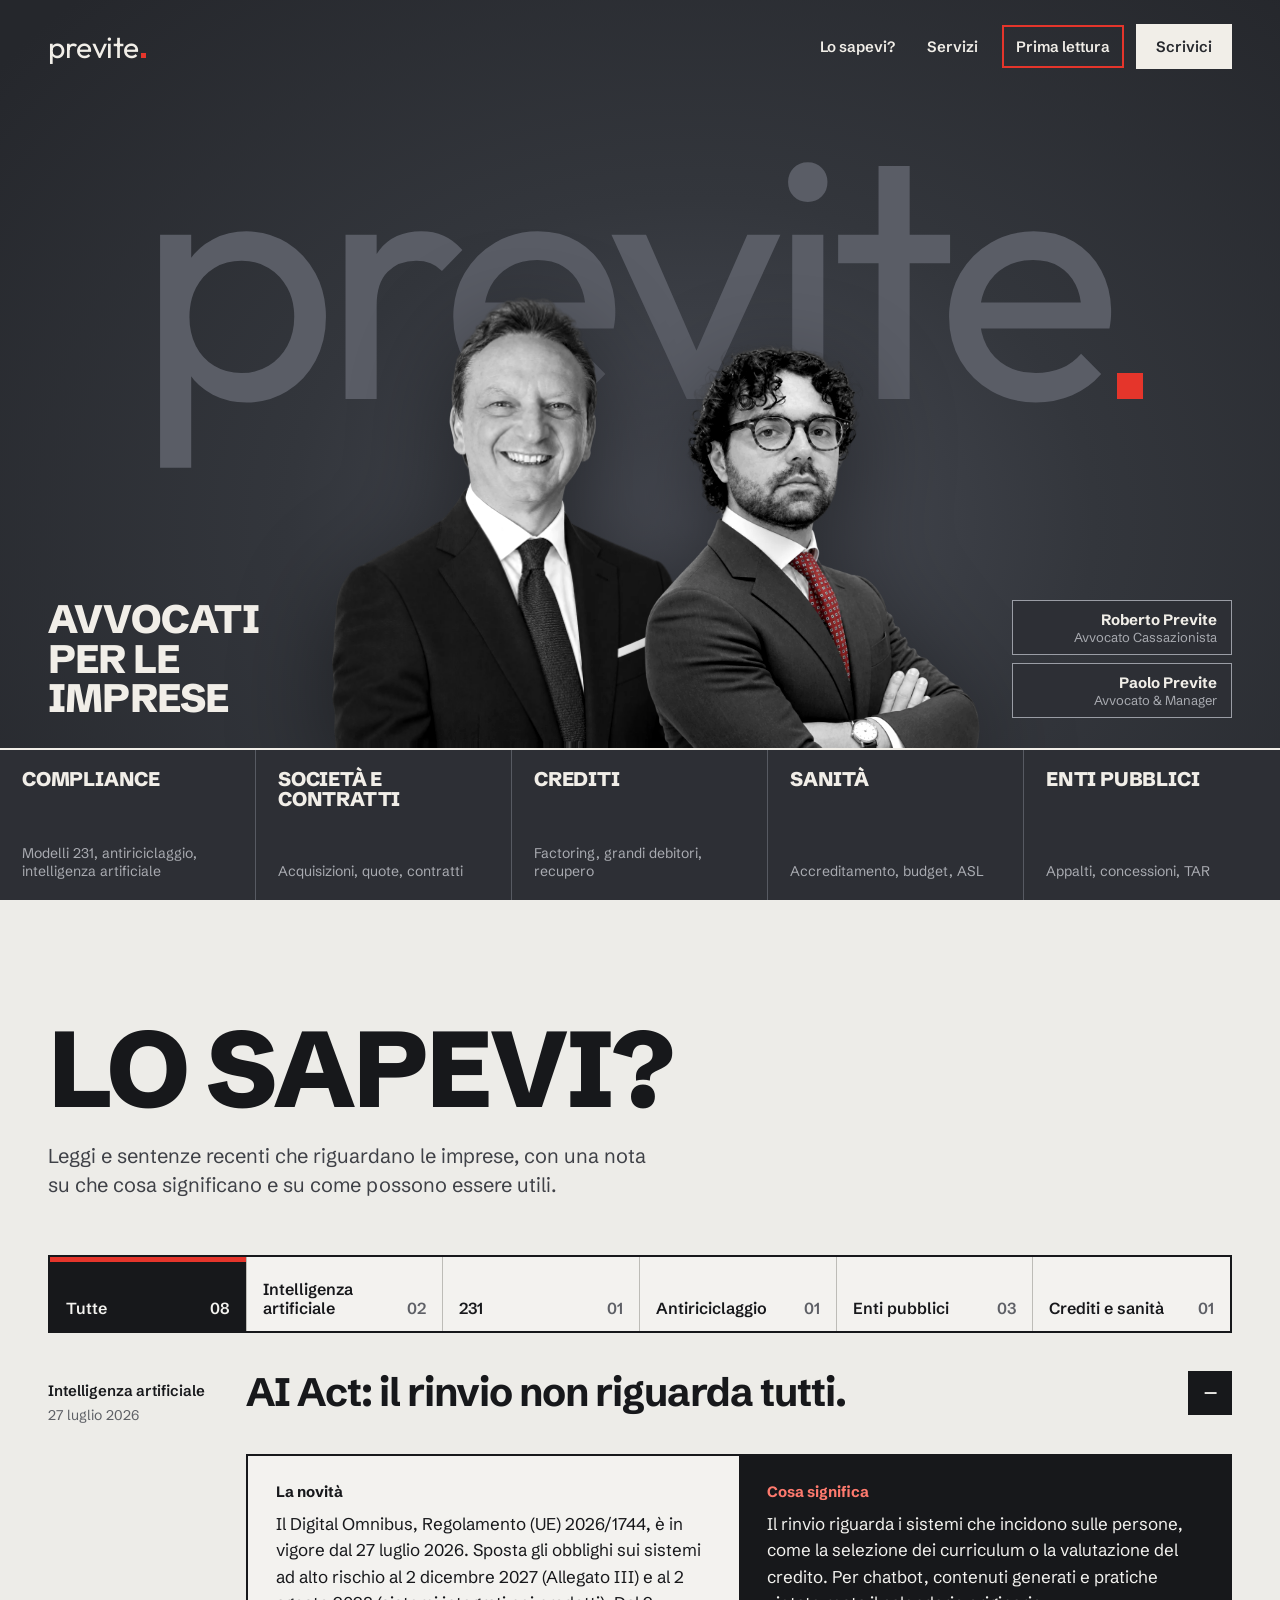
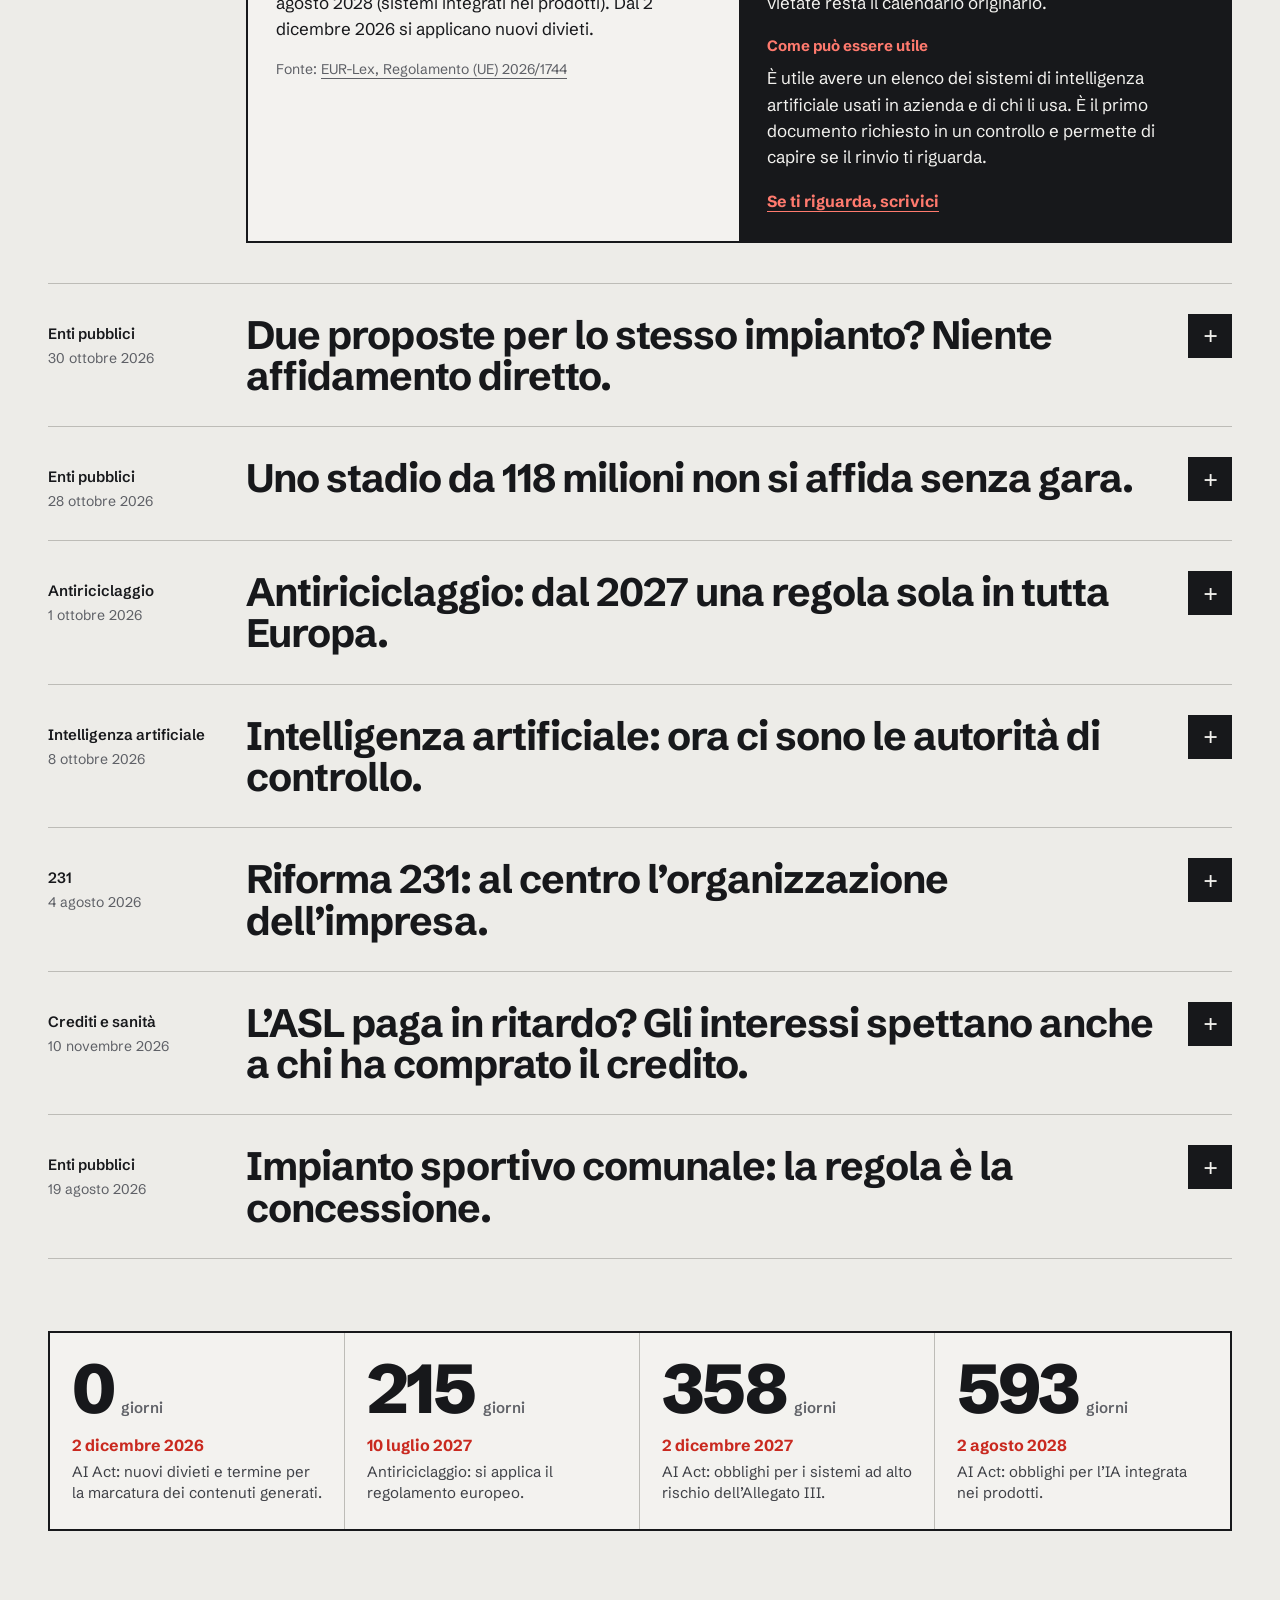
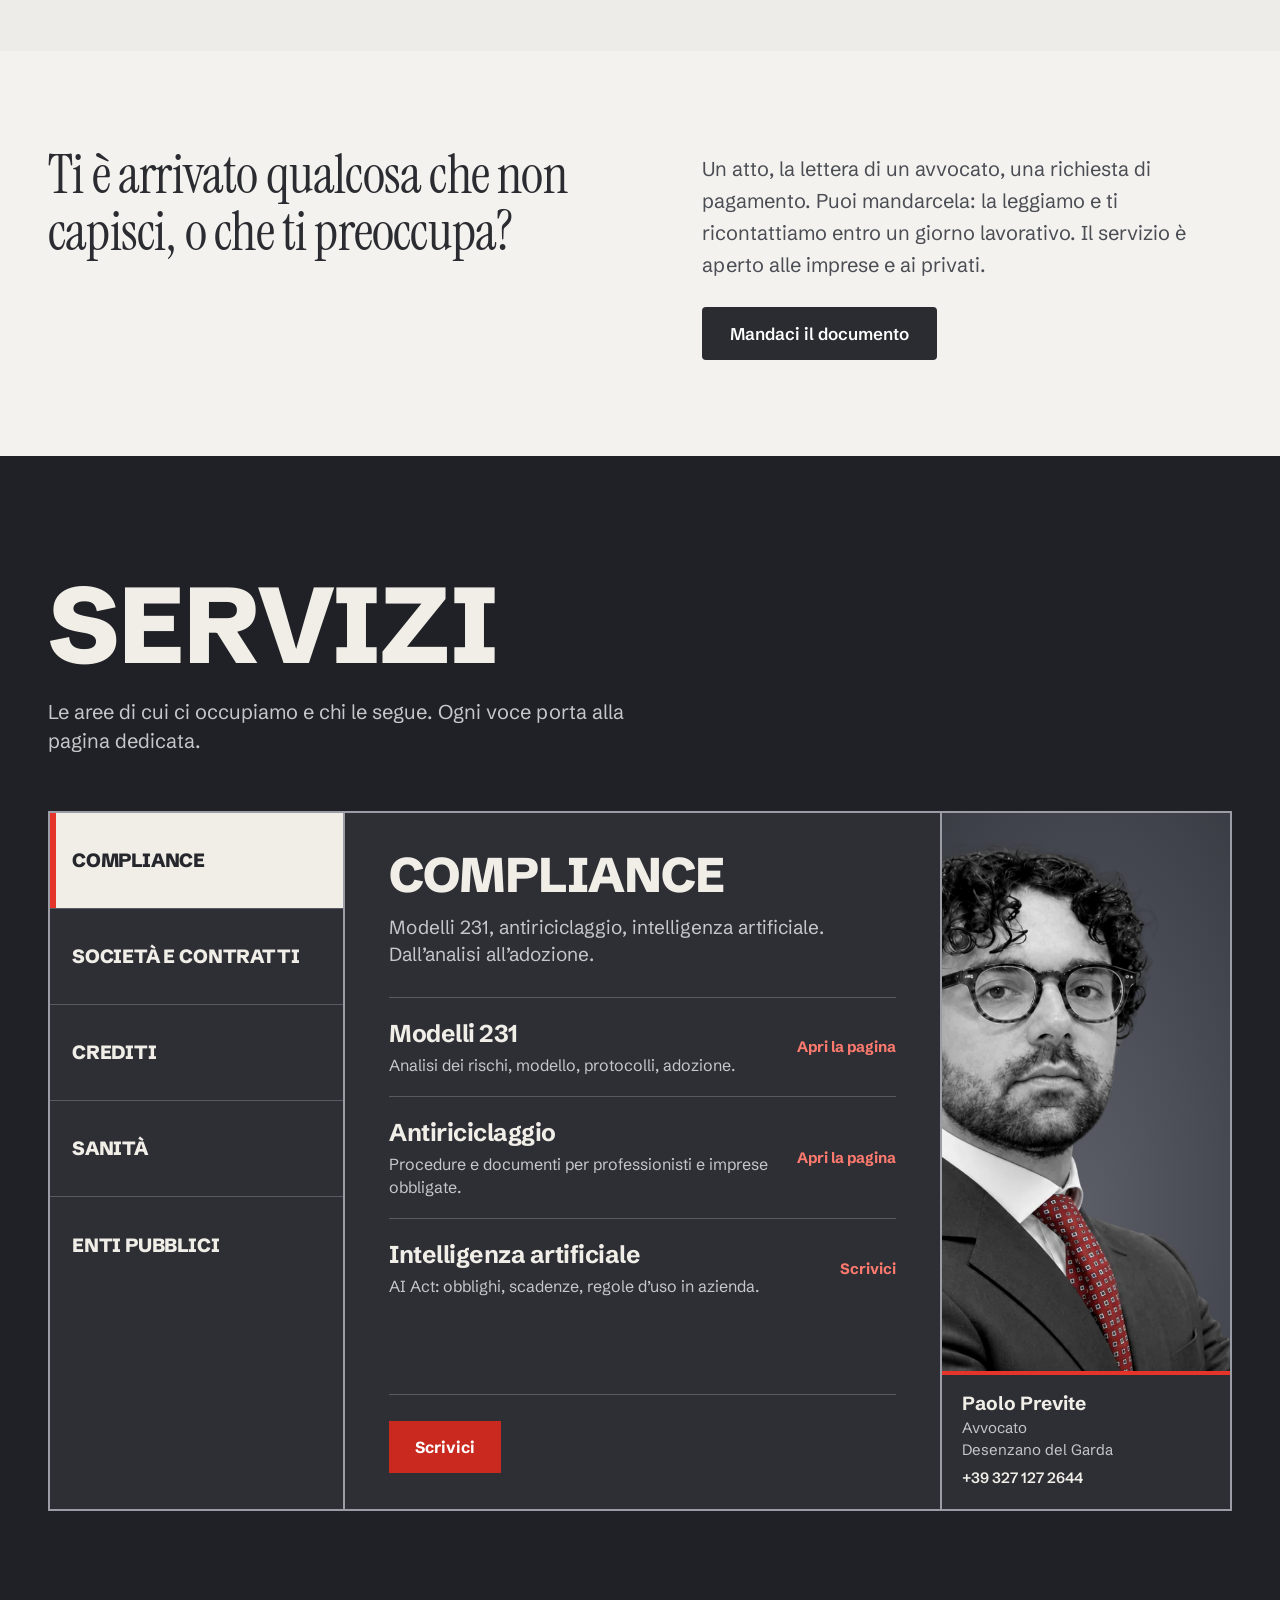
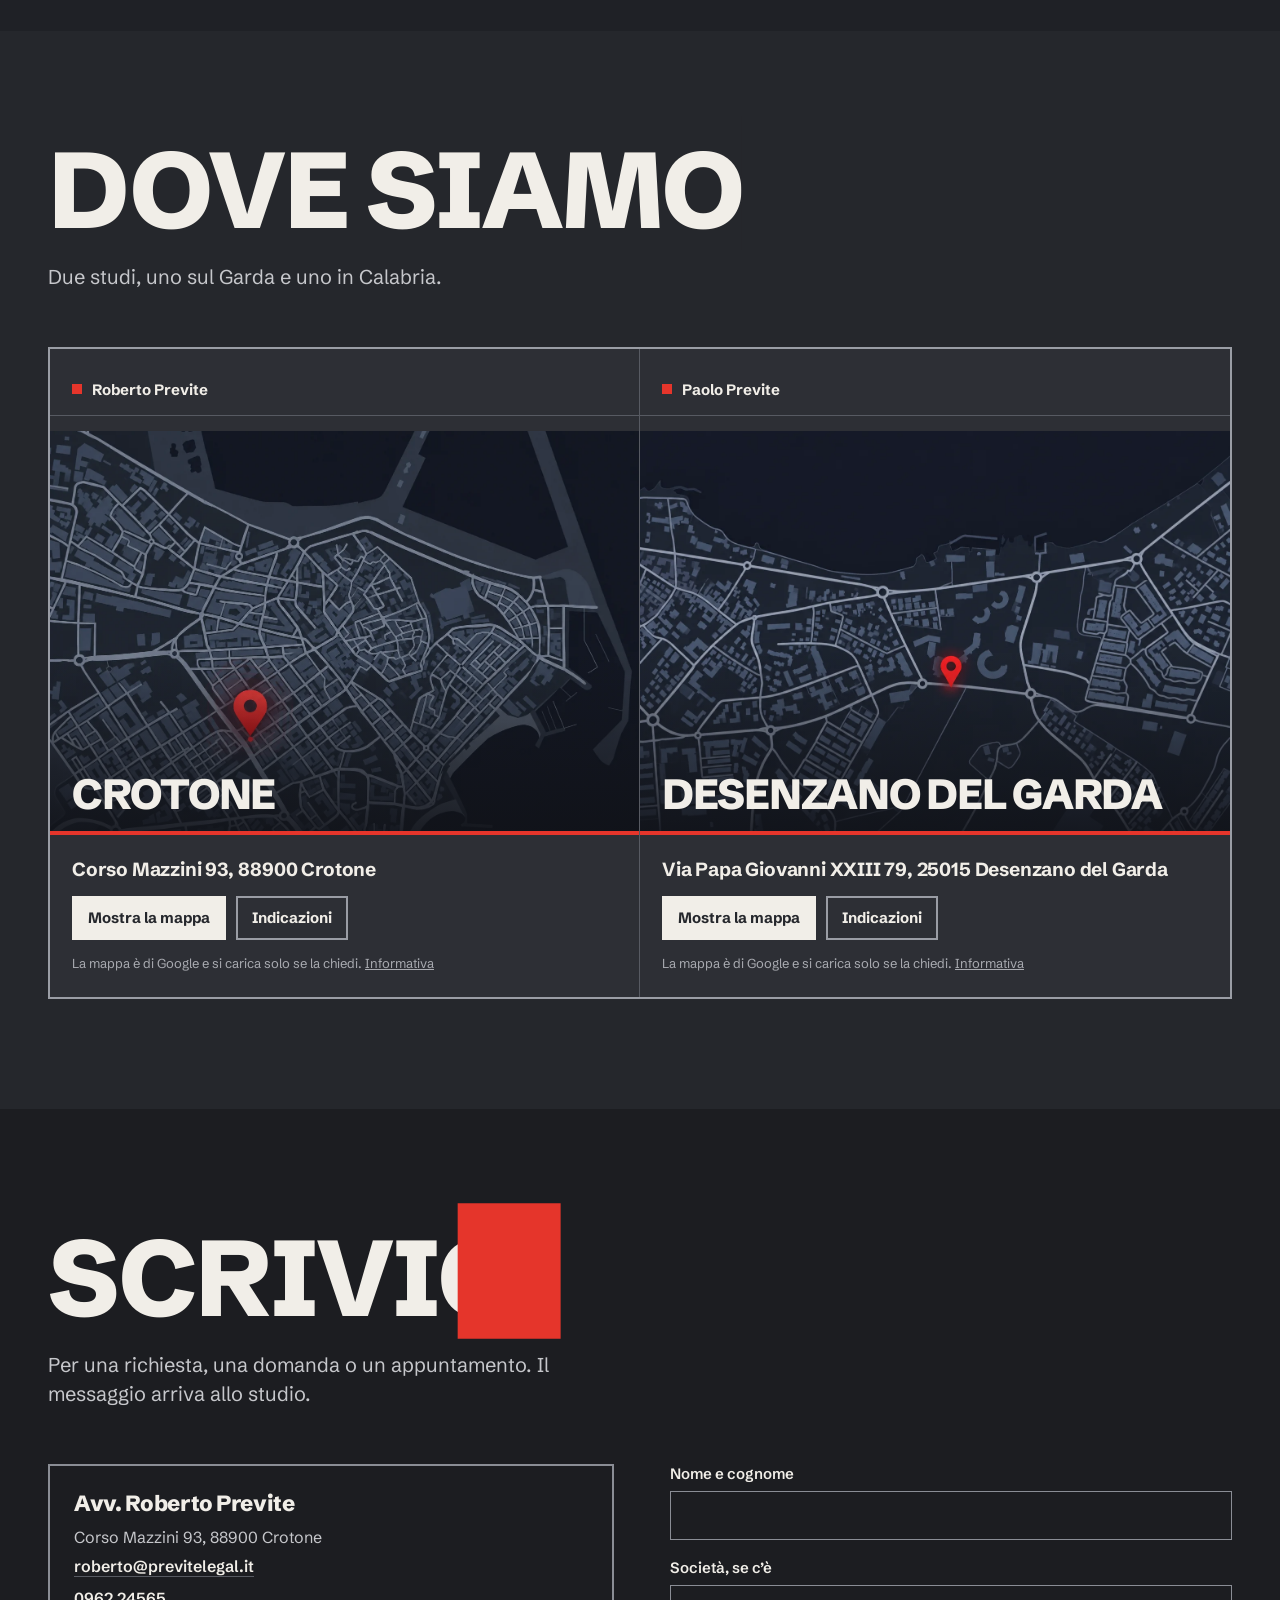
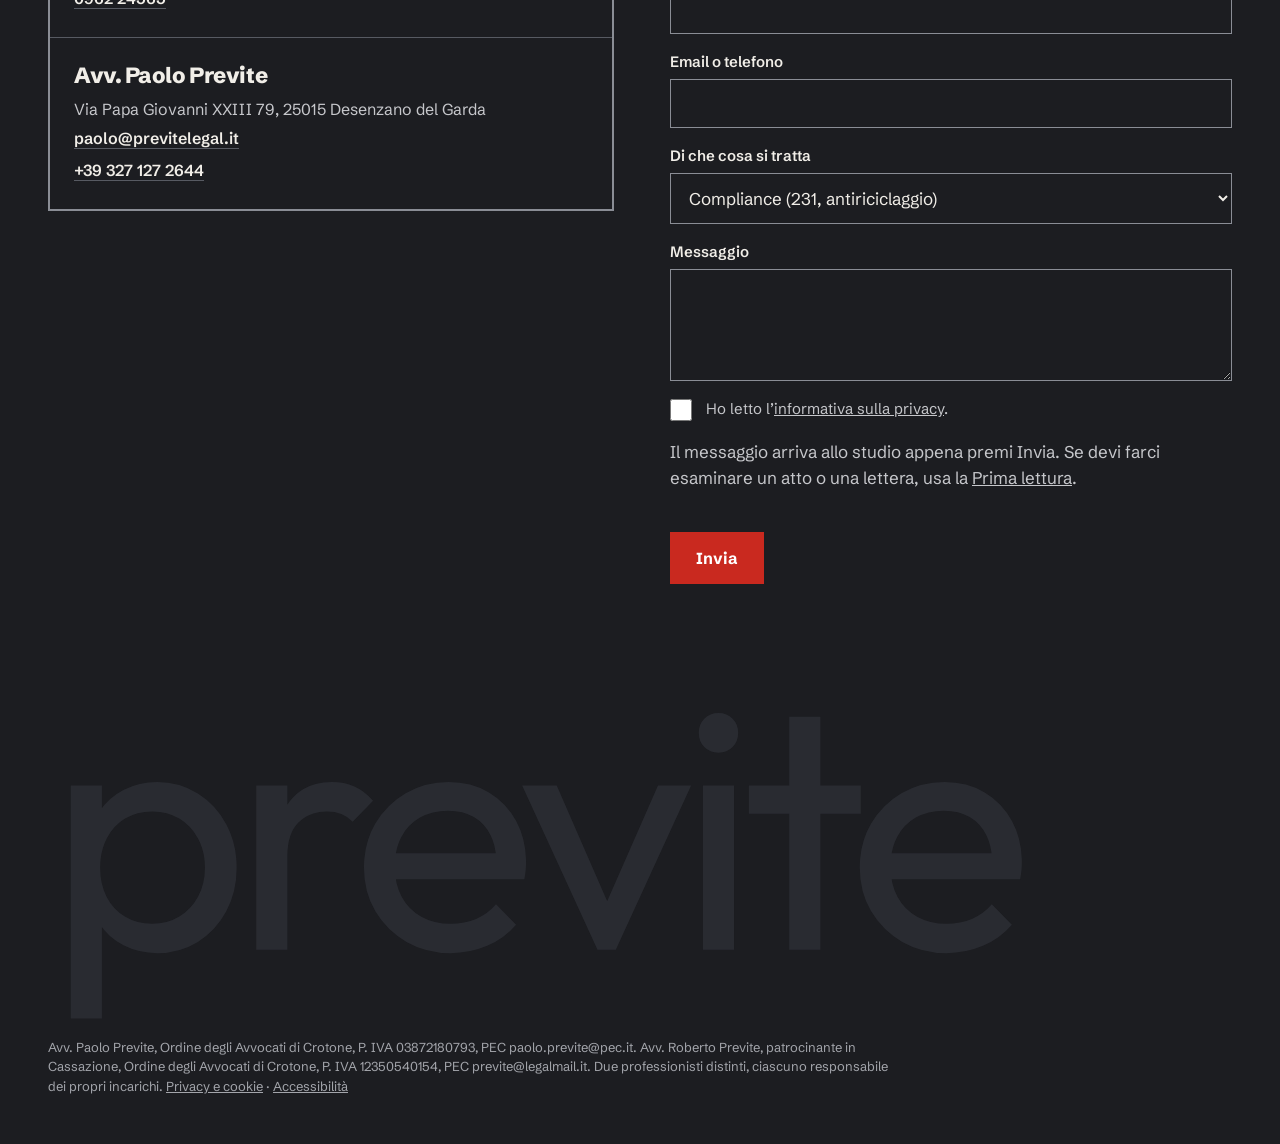
==== commit a6624a68: "Foto nuove, animazioni GSAP, tolto il collegamento WhatsApp Co-Authored-By: Claude Fable 5.2 <norepl" ====
--- a/index.html
+++ b/index.html
@@ -10,15 +10,15 @@
 <meta name="theme-color" content="#25272C">
 <link rel="icon" href="assets/favicon.svg" type="image/svg+xml">
 <link rel="preload" href="assets/fonts/schibsted-grotesk-800.woff2" as="font" type="font/woff2" crossorigin>
-<link rel="stylesheet" href="assets/fonts.css?v=mwes4a2i">
-<link rel="stylesheet" href="assets/index.css?v=mwes4a2i">
+<link rel="stylesheet" href="assets/fonts.css?v=mwfb2fa8">
+<link rel="stylesheet" href="assets/index.css?v=mwfb2fa8">
 </head>
 <body>
 <div class="site"><a class="skip" href="#sapevi">Vai al contenuto</a>
 <section class="hero" id="top">
 <div class="wall" aria-hidden="true">previte<i></i></div>
 <header class="top"><a class="logo" href="#top" aria-label="previte">previte<i aria-hidden="true"></i></a><nav class="nav" aria-label="Principale"><a href="#sapevi">Lo sapevi?</a><a href="#servizi">Servizi</a><a class="pl" href="prima-lettura.html">Prima lettura</a><a class="cta" href="#scrivici">Scrivici</a></nav></header>
-<div class="duo"><img class="rob" src="assets/roberto-previte.webp?v=mwes4a2i" alt="Avv. Roberto Previte"><img src="assets/paolo-previte.webp?v=mwes4a2i" alt="Avv. Paolo Previte"></div>
+<div class="duo"><img class="rob" src="assets/roberto-previte.webp?v=mwfb2fa8" alt="Avv. Roberto Previte"><img src="assets/paolo-previte.webp?v=mwfb2fa8" alt="Avv. Paolo Previte"></div>
 <h1 class="tag up"><span>Avvocati</span><span>per le</span><span>imprese</span></h1>
 <div class="names"><div><b>Roberto Previte</b><span>Avvocato Cassazionista</span></div><div><b>Paolo Previte</b><span>Avvocato &amp; Manager</span></div></div>
 <nav class="tiles" aria-label="Servizi"><button type="button" class="tile" data-svc="0"><b>Compliance</b><span>Modelli 231, antiriciclaggio, intelligenza artificiale</span></button><button type="button" class="tile" data-svc="1"><b>Società e contratti</b><span>Acquisizioni, quote, contratti</span></button><button type="button" class="tile" data-svc="2"><b>Crediti</b><span>Factoring, grandi debitori, recupero</span></button><button type="button" class="tile" data-svc="3"><b>Sanità</b><span>Accreditamento, budget, ASL</span></button><button type="button" class="tile" data-svc="4"><b>Enti pubblici</b><span>Appalti, concessioni, TAR</span></button></nav>
@@ -35,7 +35,7 @@
 
 <section class="sec alt" id="servizi"><div class="in"><h2 class="h up">Servizi</h2><p class="lead">Le aree di cui ci occupiamo e chi le segue. Ogni voce porta alla pagina dedicata.</p>
 <div class="svc"><div class="sl" role="group" aria-label="Scegli un’area"><button type="button" aria-pressed="true" class="st on" data-svc="0">Compliance</button><button type="button" aria-pressed="false" class="st" data-svc="1">Società e contratti</button><button type="button" aria-pressed="false" class="st" data-svc="2">Crediti</button><button type="button" aria-pressed="false" class="st" data-svc="3">Sanità</button><button type="button" aria-pressed="false" class="st" data-svc="4">Enti pubblici</button></div>
-<div aria-live="polite" style="display:contents"><div class="sp" data-sp="0"><div class="sc"><h3 class="up">Compliance</h3><p class="l">Modelli 231, antiriciclaggio, intelligenza artificiale. Dall’analisi all’adozione.</p><a class="row" href="modelli-231.html"><span class="nm">Modelli 231</span><span class="ds">Analisi dei rischi, modello, protocolli, adozione.</span><span class="go">Apri la pagina</span></a><a class="row" href="antiriciclaggio.html"><span class="nm">Antiriciclaggio</span><span class="ds">Procedure e documenti per professionisti e imprese obbligate.</span><span class="go">Apri la pagina</span></a><a class="row" href="#scrivici"><span class="nm">Intelligenza artificiale</span><span class="ds">AI Act: obblighi, scadenze, regole d’uso in azienda.</span><span class="go">Scrivici</span></a><div class="who"><a class="btn" href="#scrivici">Scrivici</a></div></div><div class="pe"><article class="pc"><div class="ph"><img src="assets/paolo-previte.webp?v=mwes4a2i" alt="Avv. Paolo Previte"></div><div class="pt"><b>Paolo Previte</b><span>Avvocato</span><span>Desenzano del Garda</span><a href="tel:+393271272644">+39 327 127 2644</a></div></article></div></div><div class="sp" data-sp="1" hidden><div class="sc"><h3 class="up">Società e contratti</h3><p class="l">Acquisizioni, cessioni di quote, contratti. Verifiche, negoziazione, firma.</p><a class="row" href="#scrivici"><span class="nm">Società e acquisizioni</span><span class="ds">Quote, società, rami d’azienda.</span><span class="go">Scrivici</span></a><a class="row" href="contratti-e-crediti.html"><span class="nm">Contratti</span><span class="ds">Redazione, revisione, inadempimenti.</span><span class="go">Apri la pagina</span></a><div class="who"><a class="btn" href="#scrivici">Scrivici</a></div></div><div class="pe"><article class="pc"><div class="ph"><img src="assets/paolo-previte.webp?v=mwes4a2i" alt="Avv. Paolo Previte"></div><div class="pt"><b>Paolo Previte</b><span>Avvocato</span><span>Desenzano del Garda</span><a href="tel:+393271272644">+39 327 127 2644</a></div></article><article class="pc"><div class="ph"><img src="assets/roberto-previte.webp?v=mwes4a2i" alt="Avv. Roberto Previte"></div><div class="pt"><b>Roberto Previte</b><span>Avvocato, patrocinante in Cassazione</span><span>Crotone</span><a href="tel:+39096224565">0962 24565</a></div></article></div></div><div class="sp" data-sp="2" hidden><div class="sc"><h3 class="up">Crediti</h3><p class="l">Crediti verso grandi debitori, pubblici e privati. Anche su portafogli di centinaia di posizioni.</p><a class="row" href="factoring.html"><span class="nm">Factoring e grandi debitori</span><span class="ds">Crediti ceduti verso pubbliche amministrazioni, aziende sanitarie e grandi imprese.</span><span class="go">Apri la pagina</span></a><a class="row" href="contratti-e-crediti.html"><span class="nm">Recupero crediti</span><span class="ds">Diffida, decreto ingiuntivo, pignoramento.</span><span class="go">Apri la pagina</span></a><div class="who"><a class="btn" href="#scrivici">Scrivici</a></div></div><div class="pe"><article class="pc"><div class="ph"><img src="assets/roberto-previte.webp?v=mwes4a2i" alt="Avv. Roberto Previte"></div><div class="pt"><b>Roberto Previte</b><span>Avvocato, patrocinante in Cassazione</span><span>Crotone</span><a href="tel:+39096224565">0962 24565</a></div></article><article class="pc"><div class="ph"><img src="assets/paolo-previte.webp?v=mwes4a2i" alt="Avv. Paolo Previte"></div><div class="pt"><b>Paolo Previte</b><span>Avvocato</span><span>Desenzano del Garda</span><a href="tel:+393271272644">+39 327 127 2644</a></div></article></div></div><div class="sp" data-sp="3" hidden><div class="sc"><h3 class="up">Sanità</h3><p class="l">Strutture sanitarie private. Accreditamento, contratti, budget, crediti verso le ASL.</p><a class="row" href="sanita.html"><span class="nm">Diritto sanitario</span><span class="ds">Accreditamento, contratti e rapporti con ASL e Regioni.</span><span class="go">Apri la pagina</span></a><a class="row" href="sanita.html"><span class="nm">Crediti sanitari</span><span class="ds">Prestazioni non pagate, tetti di spesa, interessi di mora.</span><span class="go">Apri la pagina</span></a><div class="who"><a class="btn" href="#scrivici">Scrivici</a></div></div><div class="pe"><article class="pc"><div class="ph"><img src="assets/roberto-previte.webp?v=mwes4a2i" alt="Avv. Roberto Previte"></div><div class="pt"><b>Roberto Previte</b><span>Avvocato, patrocinante in Cassazione</span><span>Crotone</span><a href="tel:+39096224565">0962 24565</a></div></article></div></div><div class="sp" data-sp="4" hidden><div class="sc"><h3 class="up">Enti pubblici</h3><p class="l">Affidamenti, concessioni, gare. Consulenza e contenzioso amministrativo.</p><a class="row" href="enti-pubblici.html"><span class="nm">Diritto amministrativo</span><span class="ds">Affidamenti, concessioni, bandi, accesso agli atti, TAR.</span><span class="go">Apri la pagina</span></a><div class="who"><a class="btn" href="#scrivici">Scrivici</a></div></div><div class="pe"><article class="pc"><div class="ph"><img src="assets/roberto-previte.webp?v=mwes4a2i" alt="Avv. Roberto Previte"></div><div class="pt"><b>Roberto Previte</b><span>Avvocato, patrocinante in Cassazione</span><span>Crotone</span><a href="tel:+39096224565">0962 24565</a></div></article><article class="pc"><div class="ph"><img src="assets/paolo-previte.webp?v=mwes4a2i" alt="Avv. Paolo Previte"></div><div class="pt"><b>Paolo Previte</b><span>Avvocato</span><span>Desenzano del Garda</span><a href="tel:+393271272644">+39 327 127 2644</a></div></article></div></div></div></div>
+<div aria-live="polite" style="display:contents"><div class="sp" data-sp="0"><div class="sc"><h3 class="up">Compliance</h3><p class="l">Modelli 231, antiriciclaggio, intelligenza artificiale. Dall’analisi all’adozione.</p><a class="row" href="modelli-231.html"><span class="nm">Modelli 231</span><span class="ds">Analisi dei rischi, modello, protocolli, adozione.</span><span class="go">Apri la pagina</span></a><a class="row" href="antiriciclaggio.html"><span class="nm">Antiriciclaggio</span><span class="ds">Procedure e documenti per professionisti e imprese obbligate.</span><span class="go">Apri la pagina</span></a><a class="row" href="#scrivici"><span class="nm">Intelligenza artificiale</span><span class="ds">AI Act: obblighi, scadenze, regole d’uso in azienda.</span><span class="go">Scrivici</span></a><div class="who"><a class="btn" href="#scrivici">Scrivici</a></div></div><div class="pe"><article class="pc"><div class="ph"><img src="assets/paolo-previte.webp?v=mwfb2fa8" alt="Avv. Paolo Previte"></div><div class="pt"><b>Paolo Previte</b><span>Avvocato</span><span>Desenzano del Garda</span><a href="tel:+393271272644">+39 327 127 2644</a></div></article></div></div><div class="sp" data-sp="1" hidden><div class="sc"><h3 class="up">Società e contratti</h3><p class="l">Acquisizioni, cessioni di quote, contratti. Verifiche, negoziazione, firma.</p><a class="row" href="#scrivici"><span class="nm">Società e acquisizioni</span><span class="ds">Quote, società, rami d’azienda.</span><span class="go">Scrivici</span></a><a class="row" href="contratti-e-crediti.html"><span class="nm">Contratti</span><span class="ds">Redazione, revisione, inadempimenti.</span><span class="go">Apri la pagina</span></a><div class="who"><a class="btn" href="#scrivici">Scrivici</a></div></div><div class="pe"><article class="pc"><div class="ph"><img src="assets/paolo-previte.webp?v=mwfb2fa8" alt="Avv. Paolo Previte"></div><div class="pt"><b>Paolo Previte</b><span>Avvocato</span><span>Desenzano del Garda</span><a href="tel:+393271272644">+39 327 127 2644</a></div></article><article class="pc"><div class="ph"><img src="assets/roberto-previte.webp?v=mwfb2fa8" alt="Avv. Roberto Previte"></div><div class="pt"><b>Roberto Previte</b><span>Avvocato, patrocinante in Cassazione</span><span>Crotone</span><a href="tel:+39096224565">0962 24565</a></div></article></div></div><div class="sp" data-sp="2" hidden><div class="sc"><h3 class="up">Crediti</h3><p class="l">Crediti verso grandi debitori, pubblici e privati. Anche su portafogli di centinaia di posizioni.</p><a class="row" href="factoring.html"><span class="nm">Factoring e grandi debitori</span><span class="ds">Crediti ceduti verso pubbliche amministrazioni, aziende sanitarie e grandi imprese.</span><span class="go">Apri la pagina</span></a><a class="row" href="contratti-e-crediti.html"><span class="nm">Recupero crediti</span><span class="ds">Diffida, decreto ingiuntivo, pignoramento.</span><span class="go">Apri la pagina</span></a><div class="who"><a class="btn" href="#scrivici">Scrivici</a></div></div><div class="pe"><article class="pc"><div class="ph"><img src="assets/roberto-previte.webp?v=mwfb2fa8" alt="Avv. Roberto Previte"></div><div class="pt"><b>Roberto Previte</b><span>Avvocato, patrocinante in Cassazione</span><span>Crotone</span><a href="tel:+39096224565">0962 24565</a></div></article><article class="pc"><div class="ph"><img src="assets/paolo-previte.webp?v=mwfb2fa8" alt="Avv. Paolo Previte"></div><div class="pt"><b>Paolo Previte</b><span>Avvocato</span><span>Desenzano del Garda</span><a href="tel:+393271272644">+39 327 127 2644</a></div></article></div></div><div class="sp" data-sp="3" hidden><div class="sc"><h3 class="up">Sanità</h3><p class="l">Strutture sanitarie private. Accreditamento, contratti, budget, crediti verso le ASL.</p><a class="row" href="sanita.html"><span class="nm">Diritto sanitario</span><span class="ds">Accreditamento, contratti e rapporti con ASL e Regioni.</span><span class="go">Apri la pagina</span></a><a class="row" href="sanita.html"><span class="nm">Crediti sanitari</span><span class="ds">Prestazioni non pagate, tetti di spesa, interessi di mora.</span><span class="go">Apri la pagina</span></a><div class="who"><a class="btn" href="#scrivici">Scrivici</a></div></div><div class="pe"><article class="pc"><div class="ph"><img src="assets/roberto-previte.webp?v=mwfb2fa8" alt="Avv. Roberto Previte"></div><div class="pt"><b>Roberto Previte</b><span>Avvocato, patrocinante in Cassazione</span><span>Crotone</span><a href="tel:+39096224565">0962 24565</a></div></article></div></div><div class="sp" data-sp="4" hidden><div class="sc"><h3 class="up">Enti pubblici</h3><p class="l">Affidamenti, concessioni, gare. Consulenza e contenzioso amministrativo.</p><a class="row" href="enti-pubblici.html"><span class="nm">Diritto amministrativo</span><span class="ds">Affidamenti, concessioni, bandi, accesso agli atti, TAR.</span><span class="go">Apri la pagina</span></a><div class="who"><a class="btn" href="#scrivici">Scrivici</a></div></div><div class="pe"><article class="pc"><div class="ph"><img src="assets/roberto-previte.webp?v=mwfb2fa8" alt="Avv. Roberto Previte"></div><div class="pt"><b>Roberto Previte</b><span>Avvocato, patrocinante in Cassazione</span><span>Crotone</span><a href="tel:+39096224565">0962 24565</a></div></article><article class="pc"><div class="ph"><img src="assets/paolo-previte.webp?v=mwfb2fa8" alt="Avv. Paolo Previte"></div><div class="pt"><b>Paolo Previte</b><span>Avvocato</span><span>Desenzano del Garda</span><a href="tel:+393271272644">+39 327 127 2644</a></div></article></div></div></div></div>
 </div></section>
 
 <section class="sec where" id="dove"><div class="in"><h2 class="h up">Dove siamo</h2><p class="lead">Due studi, uno sul Garda e uno in Calabria.</p>
@@ -46,13 +46,16 @@
 
 </main>
 <footer class="sec ink" id="scrivici"><div class="in" style="padding-bottom:48px"><h2 class="h up">Scrivici</h2><p class="lead">Per una richiesta, una domanda o un appuntamento. Il messaggio arriva allo studio.</p>
-<div class="ct"><div class="pp2"><div class="pc2"><b>Avv. Roberto Previte</b><span>Corso Mazzini 93, 88900 Crotone</span><a href="mailto:roberto@previtelegal.it">roberto@previtelegal.it</a><a href="tel:+39096224565">0962 24565</a></div><div class="pc2"><b>Avv. Paolo Previte</b><span>Via Papa Giovanni XXIII 79, 25015 Desenzano del Garda</span><a href="mailto:paolo@previtelegal.it">paolo@previtelegal.it</a><a href="tel:+393271272644">+39 327 127 2644</a><a href="https://wa.me/393271272644" target="_blank" rel="noopener">WhatsApp<span class="vh"> (si apre in una nuova scheda)</span></a></div></div>
+<div class="ct"><div class="pp2"><div class="pc2"><b>Avv. Roberto Previte</b><span>Corso Mazzini 93, 88900 Crotone</span><a href="mailto:roberto@previtelegal.it">roberto@previtelegal.it</a><a href="tel:+39096224565">0962 24565</a></div><div class="pc2"><b>Avv. Paolo Previte</b><span>Via Papa Giovanni XXIII 79, 25015 Desenzano del Garda</span><a href="mailto:paolo@previtelegal.it">paolo@previtelegal.it</a><a href="tel:+393271272644">+39 327 127 2644</a></div></div>
 <form class="sf2" action="mailto:paolo@previtelegal.it?subject=Richiesta%20dal%20sito" method="post" enctype="text/plain"><label class="hp" aria-hidden="true">Lascia vuoto<input type="text" name="hp" tabindex="-1" autocomplete="off"></label><label>Nome e cognome<input type="text" name="Nome" autocomplete="name" required></label><label>Società, se c’è<input type="text" name="Societa" autocomplete="organization"></label><label>Email o telefono<input type="text" name="Recapito" required></label><label>Di che cosa si tratta<select name="Argomento"><option>Compliance (231, antiriciclaggio)</option><option>Società e contratti</option><option>Crediti</option><option>Sanità</option><option>Enti pubblici</option><option>Altro</option></select></label><label>Messaggio<textarea name="Messaggio" rows="4" required></textarea></label><label class="ck2"><input type="checkbox" name="Privacy" value="informativa letta" required><span>Ho letto l’<a href="privacy.html">informativa sulla privacy</a>.</span></label><p class="fn">Il messaggio arriva allo studio appena premi Invia. Se devi farci esaminare un atto o una lettera, usa la <a href="prima-lettura.html">Prima lettura</a>.</p><p class="fst" role="status" aria-live="polite"></p><button type="submit" class="btn">Invia</button></form></div>
 <div class="big2" aria-hidden="true">previte<i></i></div>
 <p class="legal">Avv. Paolo Previte, Ordine degli Avvocati di Crotone, P. IVA 03872180793, PEC paolo.previte@pec.it. Avv. Roberto Previte, patrocinante in Cassazione, Ordine degli Avvocati di Crotone, P. IVA 12350540154, PEC previte@legalmail.it. Due professionisti distinti, ciascuno responsabile dei propri incarichi. <a href="privacy.html" style="text-decoration:underline">Privacy e cookie</a> · <a href="privacy.html#accessibilita" style="text-decoration:underline">Accessibilità</a></p>
 </div></footer>
 </div>
-<script src="assets/index.js?v=mwes4a2i" defer></script>
-<script src="assets/moduli.js?v=mwes4a2i" defer></script>
+<script src="assets/index.js?v=mwfb2fa8" defer></script>
+<script src="assets/moduli.js?v=mwfb2fa8" defer></script>
+<script src="assets/gsap.min.js?v=mwfb2fa8" defer></script>
+<script src="assets/ScrollTrigger.min.js?v=mwfb2fa8" defer></script>
+<script src="assets/motion.js?v=mwfb2fa8" defer></script>
 </body>
 </html>
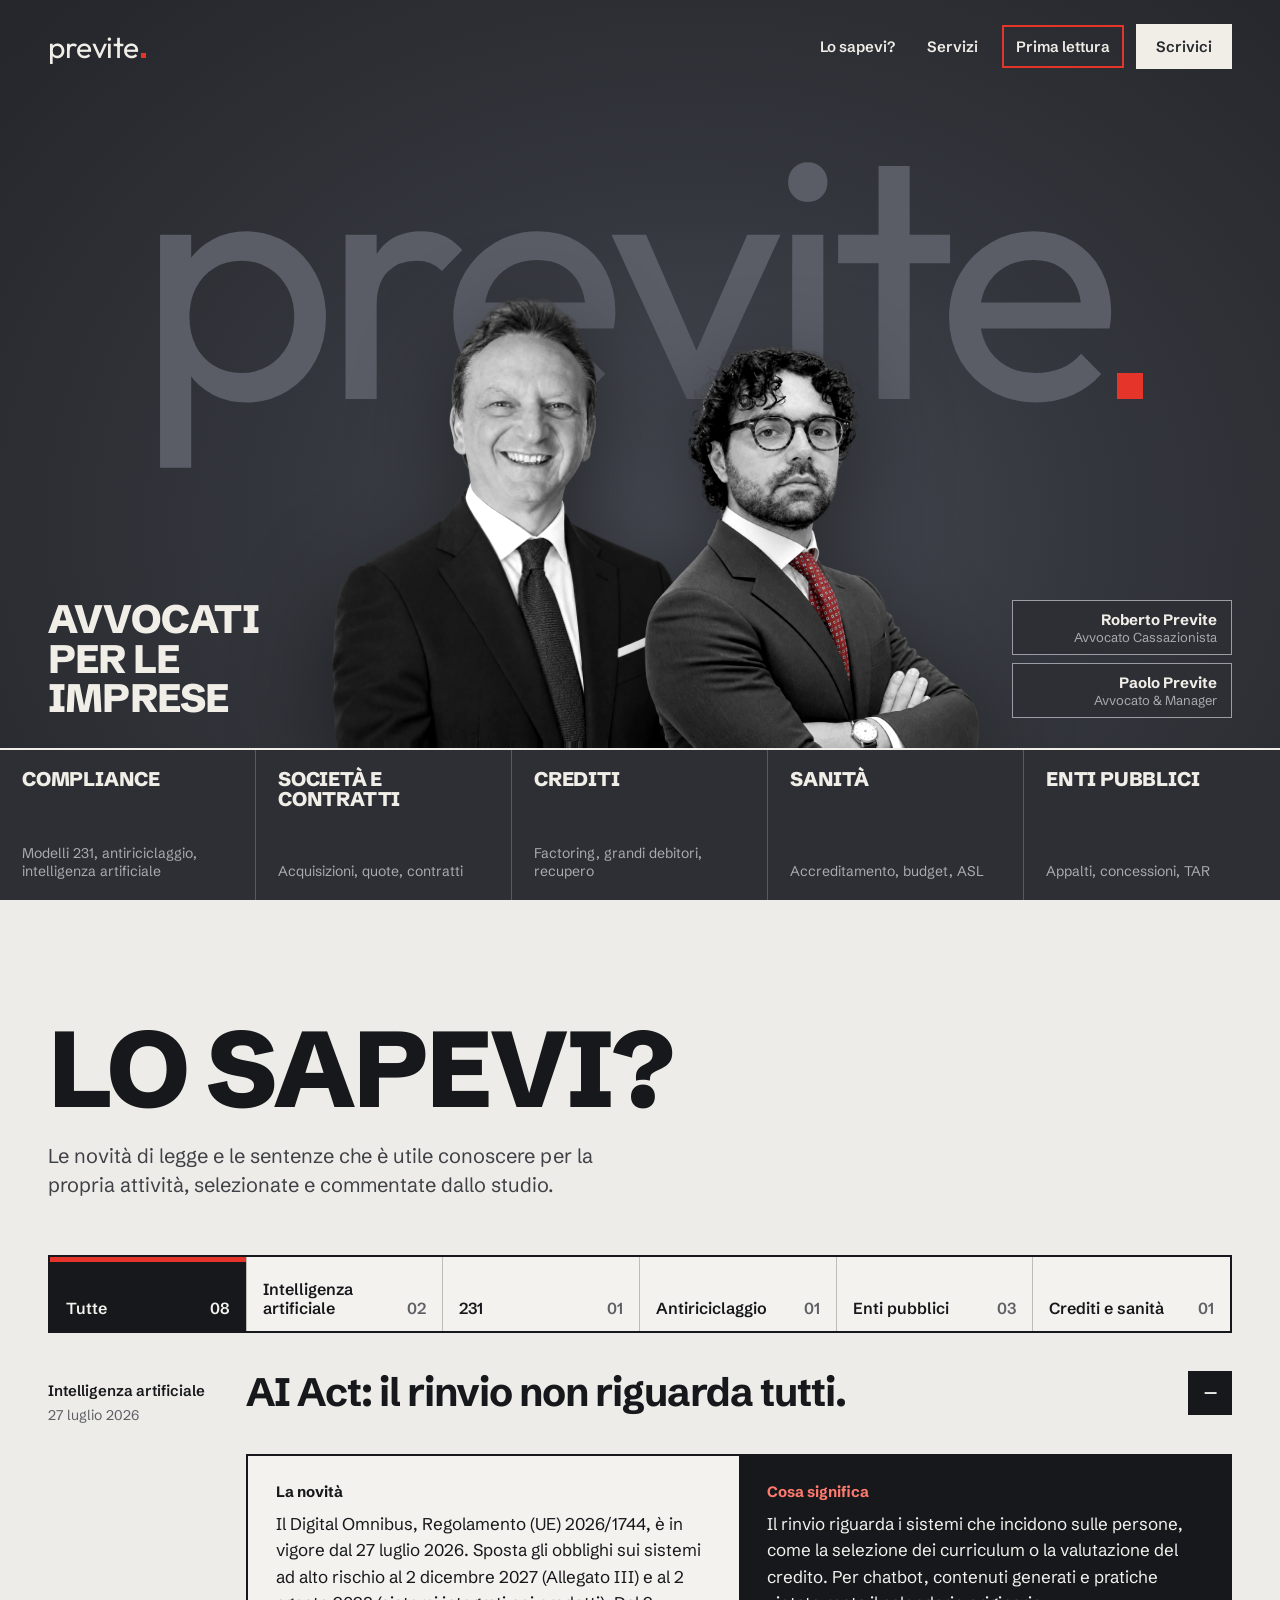
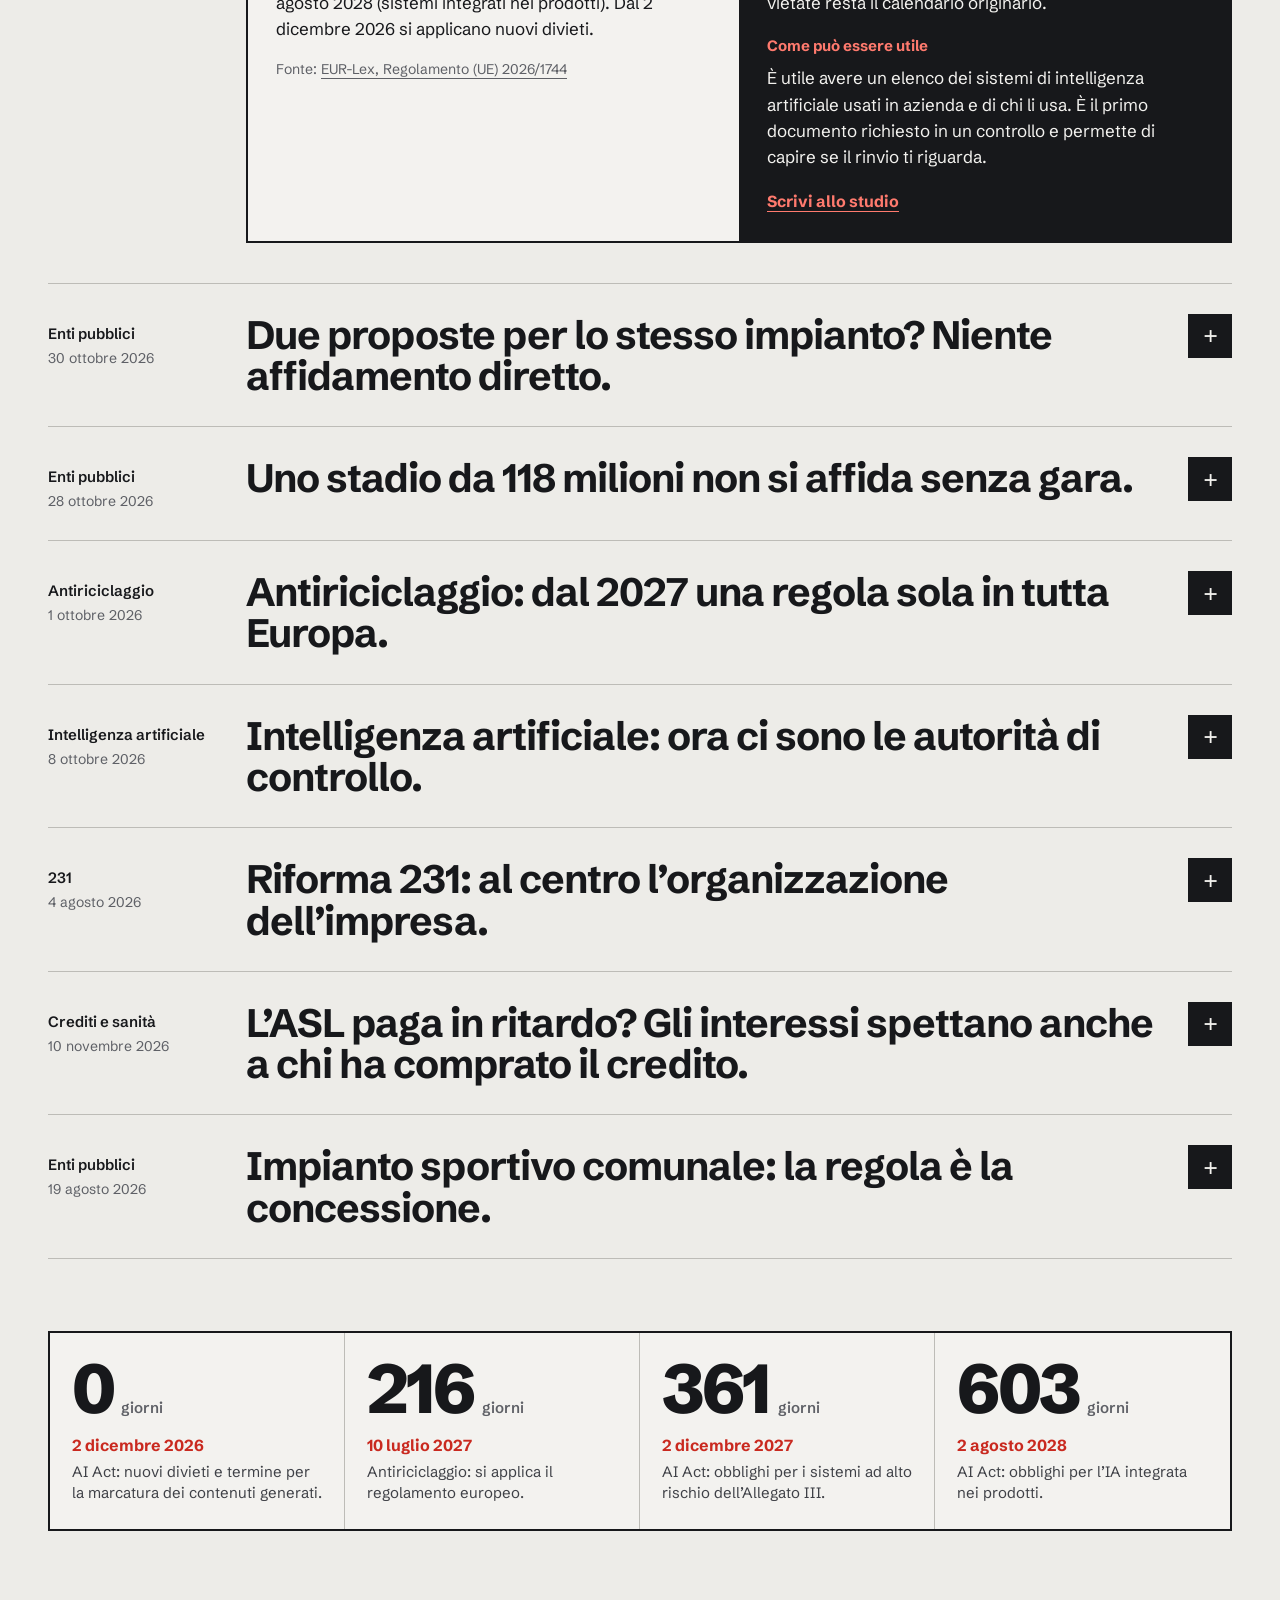
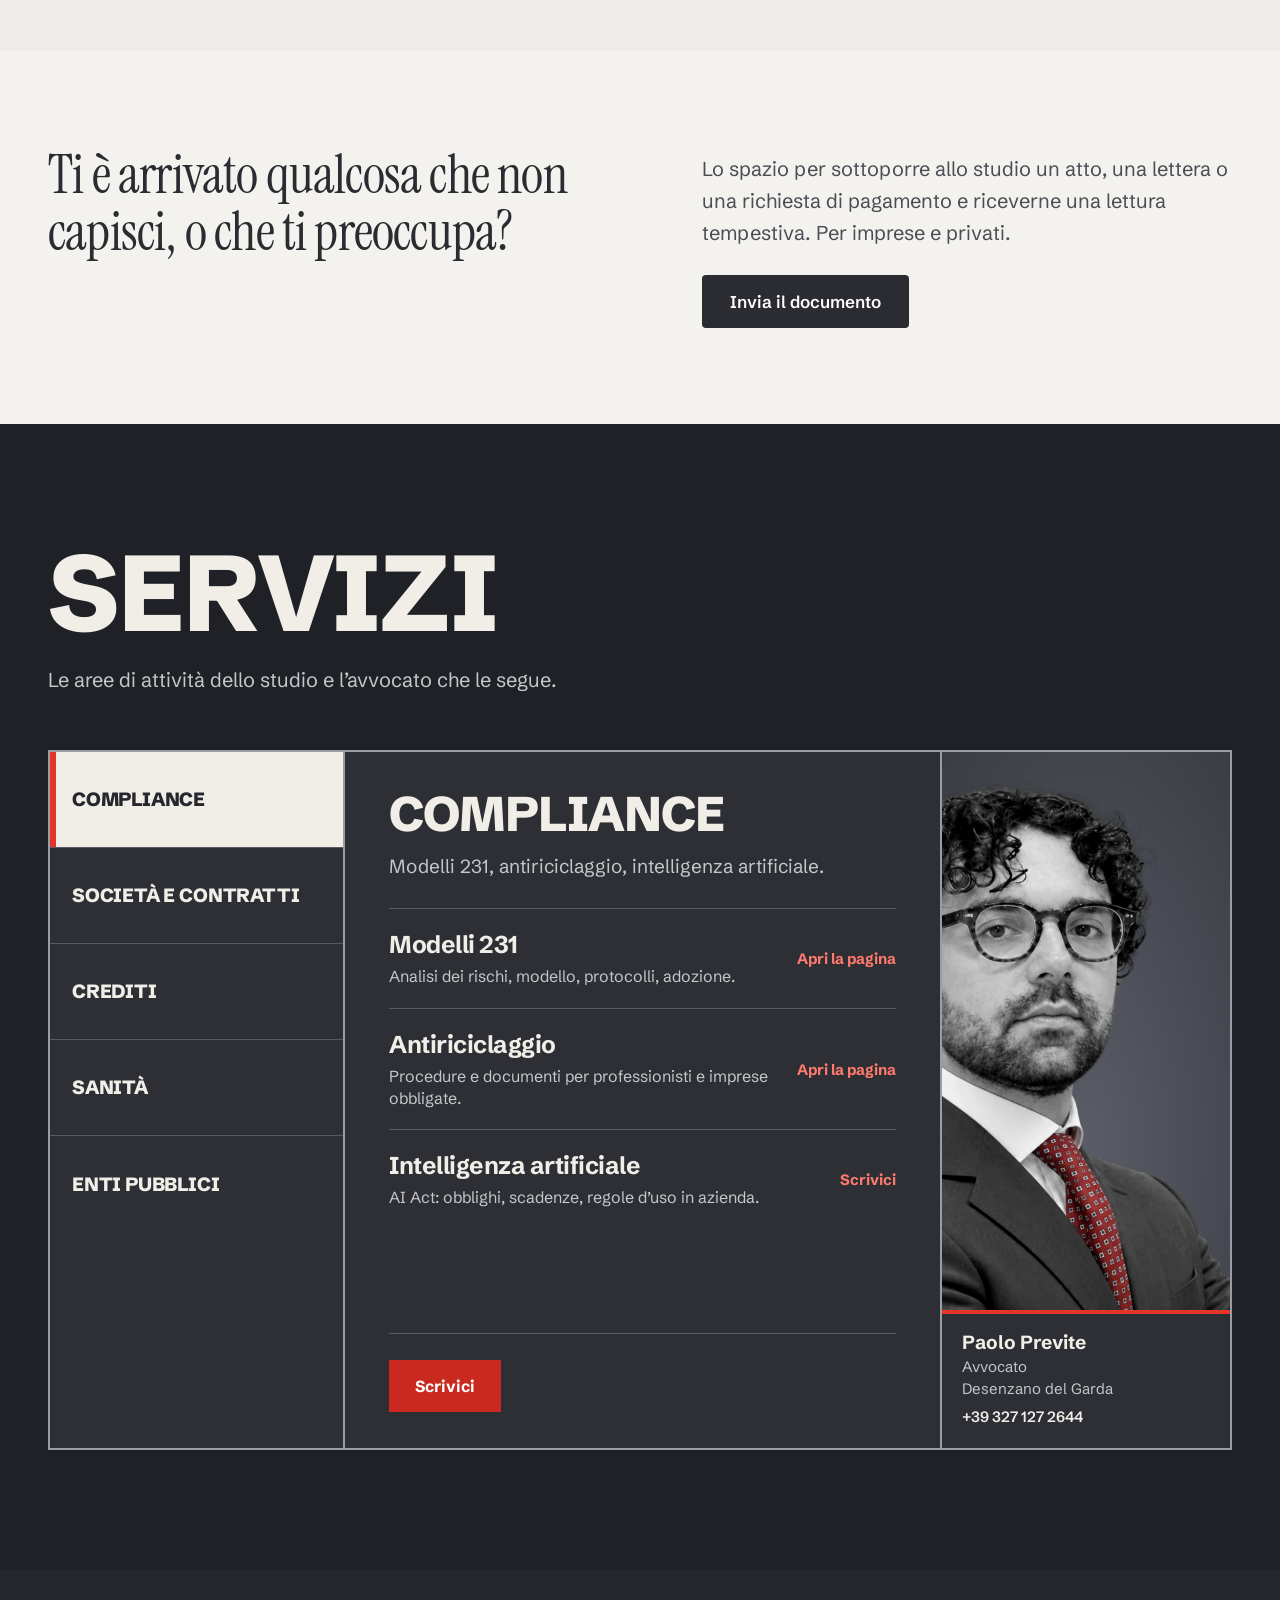
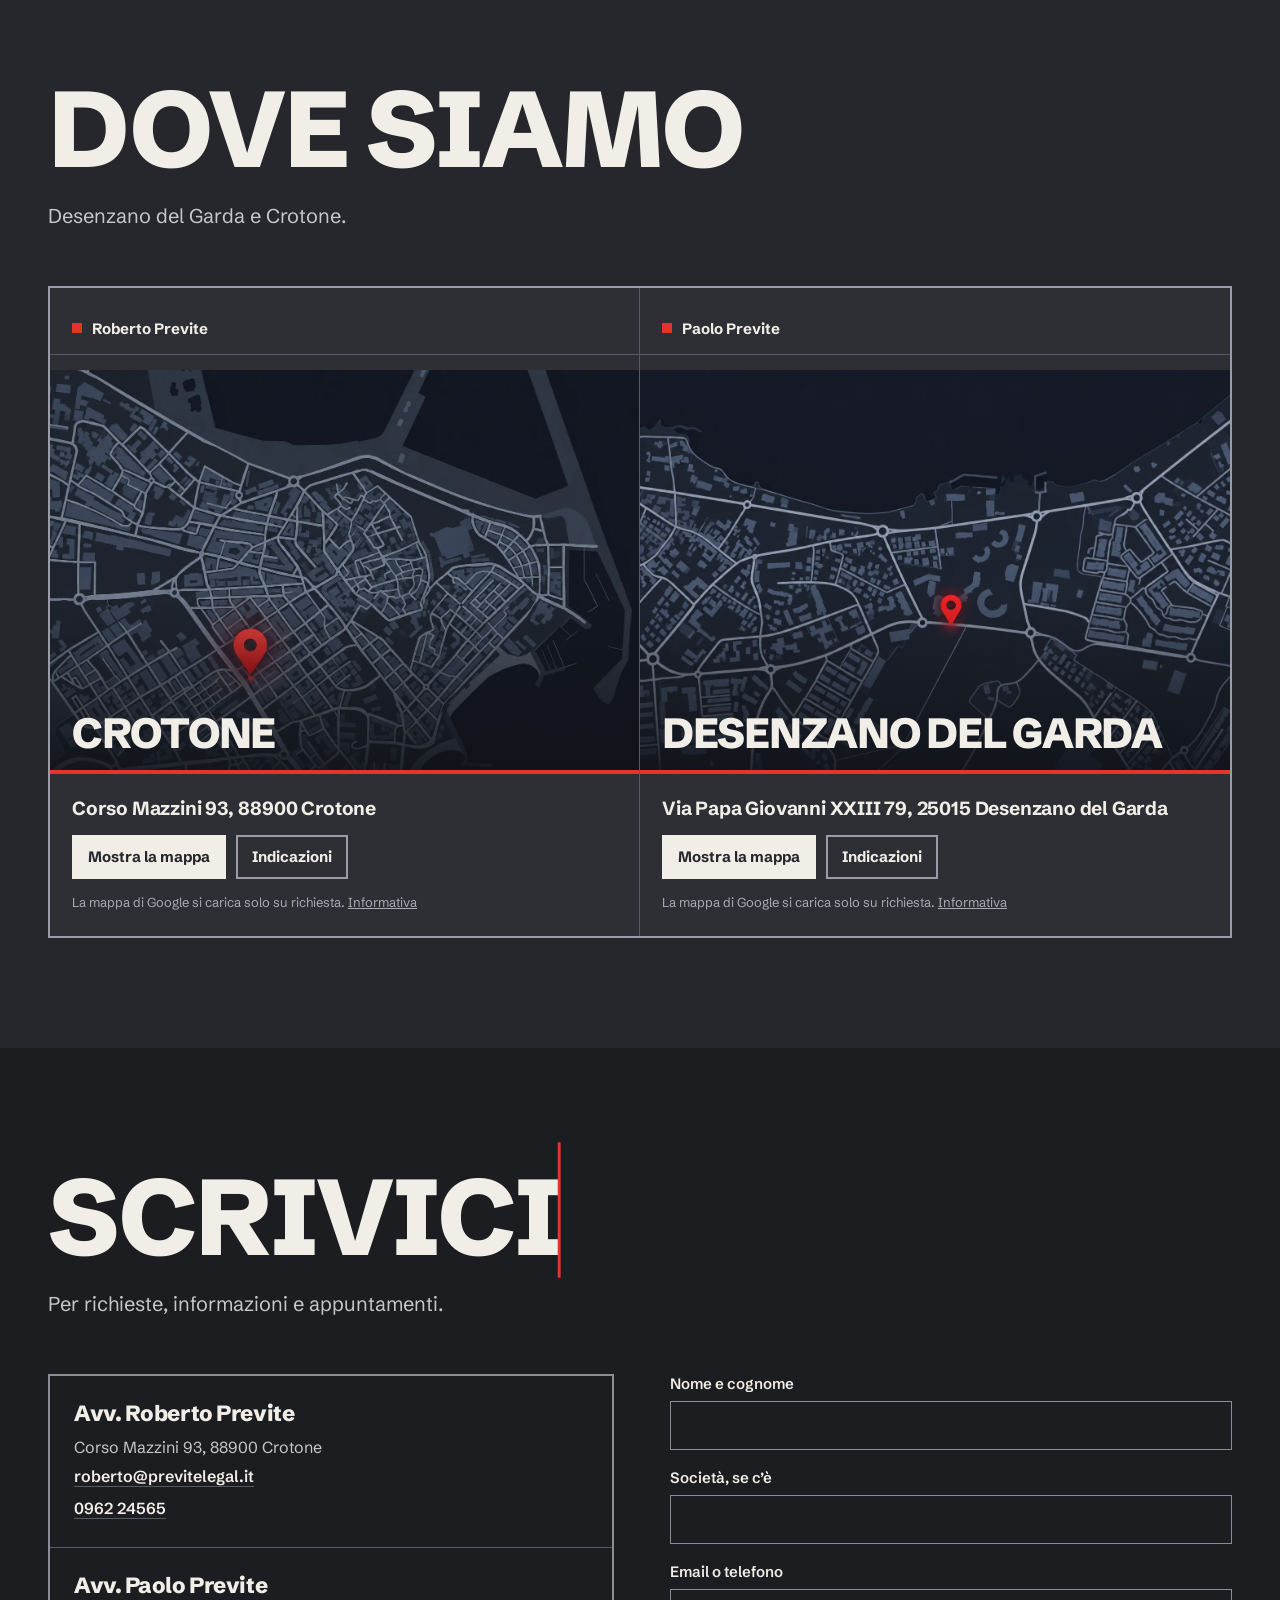
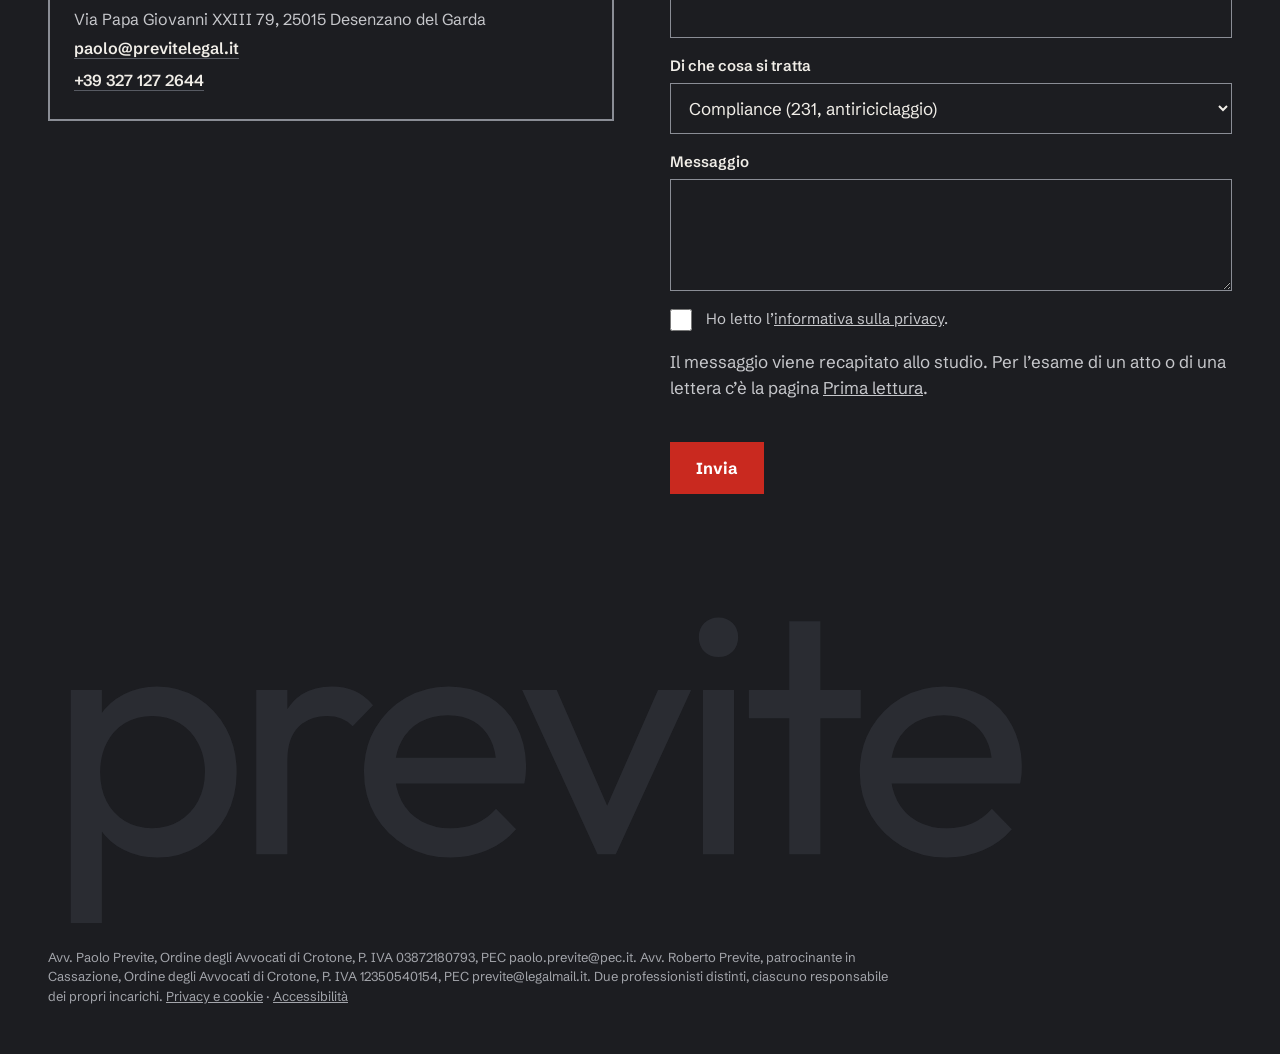
==== commit 1d04dd8d: "Testi più neutri in tutte le pagine Co-Authored-By: Claude Fable 5.2 <noreply@anthropic.com> Claude-" ====
--- a/index.html
+++ b/index.html
@@ -10,52 +10,52 @@
 <meta name="theme-color" content="#25272C">
 <link rel="icon" href="assets/favicon.svg" type="image/svg+xml">
 <link rel="preload" href="assets/fonts/schibsted-grotesk-800.woff2" as="font" type="font/woff2" crossorigin>
-<link rel="stylesheet" href="assets/fonts.css?v=mwfb2fa8">
-<link rel="stylesheet" href="assets/index.css?v=mwfb2fa8">
+<link rel="stylesheet" href="assets/fonts.css?v=mwffaa7">
+<link rel="stylesheet" href="assets/index.css?v=mwffaa7">
 </head>
 <body>
 <div class="site"><a class="skip" href="#sapevi">Vai al contenuto</a>
 <section class="hero" id="top">
 <div class="wall" aria-hidden="true">previte<i></i></div>
 <header class="top"><a class="logo" href="#top" aria-label="previte">previte<i aria-hidden="true"></i></a><nav class="nav" aria-label="Principale"><a href="#sapevi">Lo sapevi?</a><a href="#servizi">Servizi</a><a class="pl" href="prima-lettura.html">Prima lettura</a><a class="cta" href="#scrivici">Scrivici</a></nav></header>
-<div class="duo"><img class="rob" src="assets/roberto-previte.webp?v=mwfb2fa8" alt="Avv. Roberto Previte"><img src="assets/paolo-previte.webp?v=mwfb2fa8" alt="Avv. Paolo Previte"></div>
+<div class="duo"><img class="rob" src="assets/roberto-previte.webp?v=mwffaa7" alt="Avv. Roberto Previte"><img src="assets/paolo-previte.webp?v=mwffaa7" alt="Avv. Paolo Previte"></div>
 <h1 class="tag up"><span>Avvocati</span><span>per le</span><span>imprese</span></h1>
 <div class="names"><div><b>Roberto Previte</b><span>Avvocato Cassazionista</span></div><div><b>Paolo Previte</b><span>Avvocato &amp; Manager</span></div></div>
 <nav class="tiles" aria-label="Servizi"><button type="button" class="tile" data-svc="0"><b>Compliance</b><span>Modelli 231, antiriciclaggio, intelligenza artificiale</span></button><button type="button" class="tile" data-svc="1"><b>Società e contratti</b><span>Acquisizioni, quote, contratti</span></button><button type="button" class="tile" data-svc="2"><b>Crediti</b><span>Factoring, grandi debitori, recupero</span></button><button type="button" class="tile" data-svc="3"><b>Sanità</b><span>Accreditamento, budget, ASL</span></button><button type="button" class="tile" data-svc="4"><b>Enti pubblici</b><span>Appalti, concessioni, TAR</span></button></nav>
 </section>
 
 <main>
-<section class="sec light" id="sapevi"><div class="in"><h2 class="h up">Lo sapevi?</h2><p class="lead">Leggi e sentenze recenti che riguardano le imprese, con una nota su che cosa significano e su come possono essere utili.</p>
+<section class="sec light" id="sapevi"><div class="in"><h2 class="h up">Lo sapevi?</h2><p class="lead">Le novità di legge e le sentenze che è utile conoscere per la propria attività, selezionate e commentate dallo studio.</p>
 <div class="tabs" role="group" aria-label="Filtra per argomento"><button type="button" class="tab on" aria-pressed="true" data-f="all"><span>Tutte</span><i>08</i></button><button type="button" class="tab" aria-pressed="false" data-f="ia"><span>Intelligenza artificiale</span><i>02</i></button><button type="button" class="tab" aria-pressed="false" data-f="r231"><span>231</span><i>01</i></button><button type="button" class="tab" aria-pressed="false" data-f="aml"><span>Antiriciclaggio</span><i>01</i></button><button type="button" class="tab" aria-pressed="false" data-f="amm"><span>Enti pubblici</span><i>03</i></button><button type="button" class="tab" aria-pressed="false" data-f="cred"><span>Crediti e sanità</span><i>01</i></button></div>
-<div style="margin-top:8px"><div class="n" data-tag="ia"><button type="button" class="nb" aria-controls="nx0" aria-expanded="true"><span class="meta"><span>Intelligenza artificiale</span><span>27 luglio 2026</span></span><span class="t">AI Act: il rinvio non riguarda tutti.</span><span class="pm" aria-hidden="true">−</span></button><div class="nx" id="nx0"><div><h3>La novità</h3><p>Il Digital Omnibus, Regolamento (UE) 2026/1744, è in vigore dal 27 luglio 2026. Sposta gli obblighi sui sistemi ad alto rischio al 2 dicembre 2027 (Allegato III) e al 2 agosto 2028 (sistemi integrati nei prodotti). Dal 2 dicembre 2026 si applicano nuovi divieti.</p><p class="src">Fonte: <a href="https://eur-lex.europa.eu/legal-content/IT/TXT/PDF/?uri=OJ%3AL_202601744" target="_blank" rel="noopener">EUR-Lex, Regolamento (UE) 2026/1744<span class="vh"> (si apre in una nuova scheda)</span></a></p></div><div class="cm"><h3>Cosa significa</h3><p>Il rinvio riguarda i sistemi che incidono sulle persone, come la selezione dei curriculum o la valutazione del credito. Per chatbot, contenuti generati e pratiche vietate resta il calendario originario.</p><h3>Come può essere utile</h3><p>È utile avere un elenco dei sistemi di intelligenza artificiale usati in azienda e di chi li usa. È il primo documento richiesto in un controllo e permette di capire se il rinvio ti riguarda.</p><a class="lk" href="#scrivici">Se ti riguarda, scrivici</a></div></div></div><div class="n" data-tag="amm"><button type="button" class="nb" aria-controls="nx1" aria-expanded="false"><span class="meta"><span>Enti pubblici</span><span>30 ottobre 2026</span></span><span class="t">Due proposte per lo stesso impianto? Niente affidamento diretto.</span><span class="pm" aria-hidden="true">+</span></button><div class="nx" id="nx1" hidden><div><h3>La novità</h3><p>TAR Toscana, sentenza n. 2083 del 30 ottobre 2026. L’affidamento diretto previsto dall’art. 5 del d.lgs. 38/2021 presuppone una sola proposta. Se ne arrivano diverse, il Comune deve confrontarle con una procedura competitiva.</p><p class="src">Fonte: <a href="https://www.sentenzeappalti.it/2026/10/30/affidamento-diretto-impianti-sportivi-art-5-d-lgs-38-2021-solo-unica-proposta-procedura-competitiva-art-187-d-lgs-36-2023/" target="_blank" rel="noopener">Sentenzeappalti.it, 30 ottobre 2026<span class="vh"> (si apre in una nuova scheda)</span></a></p></div><div class="cm"><h3>Cosa significa</h3><p>Il Comune può affidare un impianto senza gara soltanto quando ha ricevuto una sola proposta. Se le proposte sono due, deve metterle a confronto.</p><h3>Come può essere utile</h3><p>Se sei interessato a un impianto, conviene depositare la proposta per iscritto e chiederne il protocollo. Se l’impianto è già stato affidato, i termini per impugnare sono brevi.</p><a class="lk" href="#scrivici">Se ti riguarda, scrivici</a></div></div></div><div class="n" data-tag="amm"><button type="button" class="nb" aria-controls="nx2" aria-expanded="false"><span class="meta"><span>Enti pubblici</span><span>28 ottobre 2026</span></span><span class="t">Uno stadio da 118 milioni non si affida senza gara.</span><span class="pm" aria-hidden="true">+</span></button><div class="nx" id="nx2" hidden><div><h3>La novità</h3><p>Con la delibera n. 434 del 28 ottobre 2026 l’ANAC ha ritenuto illegittimo l’affidamento diretto, senza gara, della riqualificazione e gestione di uno stadio comunale alla società sportiva che lo utilizza: un’operazione da 118 milioni di euro.</p><p class="src">Fonte: <a href="https://www.appaltiecontratti.it/riqualificazione-stadio-illegittimo-affidamento-diretto-sopra-soglia-del-progetto-a-utilizzatrice/" target="_blank" rel="noopener">Appalti e Contratti, delibera ANAC n. 434/2026<span class="vh"> (si apre in una nuova scheda)</span></a></p></div><div class="cm"><h3>Cosa significa</h3><p>Anche quando la legge sullo sport consente un percorso semplificato, restano ferme le regole sulle concessioni. Il principio vale per lo stadio come per il centro sportivo comunale.</p><h3>Come può essere utile</h3><p>Chi propone un intervento su un impianto deve mettere in conto il confronto con altri operatori. Chi è rimasto escluso può chiedere che quel confronto ci sia.</p><a class="lk" href="#scrivici">Se ti riguarda, scrivici</a></div></div></div><div class="n" data-tag="aml"><button type="button" class="nb" aria-controls="nx3" aria-expanded="false"><span class="meta"><span>Antiriciclaggio</span><span>1 ottobre 2026</span></span><span class="t">Antiriciclaggio: dal 2027 una regola sola in tutta Europa.</span><span class="pm" aria-hidden="true">+</span></button><div class="nx" id="nx3" hidden><div><h3>La novità</h3><p>L’AMLA ha trasmesso alla Commissione europea tre progetti di standard tecnici che integrano il Regolamento (UE) 2024/1624: adeguata verifica, operazioni occasionali, regole di gruppo. Non sono ancora in vigore: li deve adottare la Commissione. Il regolamento si applica dal 10 luglio 2027 e vale direttamente in tutti gli Stati, senza recepimento. Tra le novità, il limite di 10.000 euro ai pagamenti in contanti.</p><p class="src">Fonte: <a href="https://www.legance.it/pubblicazioni/i-tre-nuovi-rts-amla-su-adeguata-verifica-della-clientela-operazioni-occasionali-e-requisiti-di-gruppo-cosa-cambia-per-i-soggetti-obbligati/" target="_blank" rel="noopener">Legance, I tre nuovi RTS AMLA<span class="vh"> (si apre in una nuova scheda)</span></a></p></div><div class="cm"><h3>Cosa significa</h3><p>Da luglio 2027 le regole antiriciclaggio saranno le stesse in tutta Europa e si applicheranno senza una legge italiana di recepimento. Le procedure scritte sulla normativa attuale andranno aggiornate.</p><h3>Come può essere utile</h3><p>Conviene impostare fin d’ora l’adeguata verifica e la valutazione del rischio sullo schema europeo. Nel 2027 basterà un aggiornamento.</p><a class="lk" href="#scrivici">Se ti riguarda, scrivici</a></div></div></div><div class="n" data-tag="ia"><button type="button" class="nb" aria-controls="nx4" aria-expanded="false"><span class="meta"><span>Intelligenza artificiale</span><span>8 ottobre 2026</span></span><span class="t">Intelligenza artificiale: ora ci sono le autorità di controllo.</span><span class="pm" aria-hidden="true">+</span></button><div class="nx" id="nx4" hidden><div><h3>La novità</h3><p>Il d.lgs. 7 ottobre 2026, n. 179, in vigore dal 23 ottobre, adegua l’ordinamento italiano all’AI Act. Definisce i poteri di AgID e ACN, il sistema delle sanzioni e porta l’intelligenza artificiale nella formazione obbligatoria delle professioni.</p><p class="src">Fonte: <a href="https://www.diritto.it/decreto-ai-2026-regole-sanzioni-obblighi-italia/" target="_blank" rel="noopener">Diritto.it, decreto AI 2026<span class="vh"> (si apre in una nuova scheda)</span></a></p></div><div class="cm"><h3>Cosa significa</h3><p>In Italia ci sono ora autorità che possono chiedere conto di come un’impresa usa l’intelligenza artificiale, e sono previste sanzioni. Per i professionisti la formazione sull’intelligenza artificiale entra nell’aggiornamento obbligatorio.</p><h3>Come può essere utile</h3><p>È opportuno individuare chi in azienda risponde dei sistemi di intelligenza artificiale e mettere per iscritto poche regole d’uso. In caso di controllo aiuta molto.</p><a class="lk" href="#scrivici">Se ti riguarda, scrivici</a></div></div></div><div class="n" data-tag="r231"><button type="button" class="nb" aria-controls="nx5" aria-expanded="false"><span class="meta"><span>231</span><span>4 agosto 2026</span></span><span class="t">Riforma 231: al centro l’organizzazione dell’impresa.</span><span class="pm" aria-hidden="true">+</span></button><div class="nx" id="nx5" hidden><div><h3>La novità</h3><p>Il 4 agosto 2026 il Consiglio dei Ministri ha approvato il disegno di legge che rivede il d.lgs. 231/2001. Il criterio per attribuire la responsabilità all’ente diventa la colpa di organizzazione. Cade la distinzione tra vertici e sottoposti. Il testo definisce contenuto e revisione del modello e mantiene la confisca del profitto. Ora deve passare dal Parlamento.</p><p class="src">Fonte: <a href="https://www.dirittobancario.it/art/responsabilita-231-il-governo-approva-lo-schema-di-riforma/" target="_blank" rel="noopener">Diritto Bancario, 5 agosto 2026<span class="vh"> (si apre in una nuova scheda)</span></a></p></div><div class="cm"><h3>Cosa significa</h3><p>Se la riforma sarà approvata, si guarderà a come l’impresa è organizzata per prevenire i reati. Un modello aggiornato e applicato nel lavoro di ogni giorno avrà ancora più peso.</p><h3>Come può essere utile</h3><p>Non occorre attendere la legge: un modello aggiornato e documentato è utile già oggi. Il testo indica anche i criteri con cui il giudice ne valuterà l’idoneità.</p><a class="lk" href="#scrivici">Se ti riguarda, scrivici</a></div></div></div><div class="n" data-tag="cred"><button type="button" class="nb" aria-controls="nx6" aria-expanded="false"><span class="meta"><span>Crediti e sanità</span><span>10 novembre 2026</span></span><span class="t">L’ASL paga in ritardo? Gli interessi spettano anche a chi ha comprato il credito.</span><span class="pm" aria-hidden="true">+</span></button><div class="nx" id="nx6" hidden><div><h3>La novità</h3><p>Cassazione, ordinanza n. 25393 del 16 settembre 2025: la disciplina degli interessi del d.lgs. 231/2002 si applica anche al factoring. Con l’ordinanza n. 28857 del 10 novembre 2026 la Corte ha affermato che, tra imprese e pubbliche amministrazioni, quegli interessi decorrono in automatico dal giorno dopo la scadenza della fattura, senza messa in mora.</p><p class="src">Fonte: <a href="https://www.italiaoggi.it/diritto-e-fisco/diritto-e-impresa/transazioni-imprese-pa-interessi-moratori-dal-giorno-dopo-la-scadenza-della-fattura-dtvkobkr" target="_blank" rel="noopener">ItaliaOggi, Cass. ord. n. 28857/2026<span class="vh"> (si apre in una nuova scheda)</span></a></p></div><div class="cm"><h3>Cosa significa</h3><p>Chi acquista crediti verso la sanità pubblica acquista anche il diritto agli interessi per il ritardo, nella misura prevista per le transazioni commerciali.</p><h3>Come può essere utile</h3><p>Sui portafogli più ampi conviene chiedere gli interessi fin dall’inizio e calcolarli fattura per fattura. In una trattativa con l’ASL hanno spesso un peso rilevante.</p><a class="lk" href="#scrivici">Se ti riguarda, scrivici</a></div></div></div><div class="n" data-tag="amm"><button type="button" class="nb" aria-controls="nx7" aria-expanded="false"><span class="meta"><span>Enti pubblici</span><span>19 agosto 2026</span></span><span class="t">Impianto sportivo comunale: la regola è la concessione.</span><span class="pm" aria-hidden="true">+</span></button><div class="nx" id="nx7" hidden><div><h3>La novità</h3><p>TAR Veneto, sentenza n. 1712 del 19 agosto 2026. La gestione di un impianto sportivo comunale è un servizio pubblico e di norma si affida in concessione. Il Comune può scegliere l’appalto, ma deve motivarlo, e la decisione spetta al consiglio comunale.</p><p class="src">Fonte: <a href="https://ntplusediliziaeterritorio.ilsole24ore.com/art/gestione-impianti-sportivi-sempre-meglio-concessione-che-l-appalto-servizi-AJHlUSr" target="_blank" rel="noopener">NT+ Enti Locali & Edilizia, Il Sole 24 Ore<span class="vh"> (si apre in una nuova scheda)</span></a></p></div><div class="cm"><h3>Cosa significa</h3><p>Per gli impianti sportivi comunali la concessione è la via ordinaria. Se il Comune sceglie l’appalto deve motivarlo, e la decisione spetta al consiglio comunale.</p><h3>Come può essere utile</h3><p>Prima di partecipare è utile verificare quale organo ha scelto la formula e con quale motivazione, perché da lì dipende la tenuta dell’affidamento.</p><a class="lk" href="#scrivici">Se ti riguarda, scrivici</a></div></div></div></div>
+<div style="margin-top:8px"><div class="n" data-tag="ia"><button type="button" class="nb" aria-controls="nx0" aria-expanded="true"><span class="meta"><span>Intelligenza artificiale</span><span>27 luglio 2026</span></span><span class="t">AI Act: il rinvio non riguarda tutti.</span><span class="pm" aria-hidden="true">−</span></button><div class="nx" id="nx0"><div><h3>La novità</h3><p>Il Digital Omnibus, Regolamento (UE) 2026/1744, è in vigore dal 27 luglio 2026. Sposta gli obblighi sui sistemi ad alto rischio al 2 dicembre 2027 (Allegato III) e al 2 agosto 2028 (sistemi integrati nei prodotti). Dal 2 dicembre 2026 si applicano nuovi divieti.</p><p class="src">Fonte: <a href="https://eur-lex.europa.eu/legal-content/IT/TXT/PDF/?uri=OJ%3AL_202601744" target="_blank" rel="noopener">EUR-Lex, Regolamento (UE) 2026/1744<span class="vh"> (si apre in una nuova scheda)</span></a></p></div><div class="cm"><h3>Cosa significa</h3><p>Il rinvio riguarda i sistemi che incidono sulle persone, come la selezione dei curriculum o la valutazione del credito. Per chatbot, contenuti generati e pratiche vietate resta il calendario originario.</p><h3>Come può essere utile</h3><p>È utile avere un elenco dei sistemi di intelligenza artificiale usati in azienda e di chi li usa. È il primo documento richiesto in un controllo e permette di capire se il rinvio ti riguarda.</p><a class="lk" href="#scrivici">Scrivi allo studio</a></div></div></div><div class="n" data-tag="amm"><button type="button" class="nb" aria-controls="nx1" aria-expanded="false"><span class="meta"><span>Enti pubblici</span><span>30 ottobre 2026</span></span><span class="t">Due proposte per lo stesso impianto? Niente affidamento diretto.</span><span class="pm" aria-hidden="true">+</span></button><div class="nx" id="nx1" hidden><div><h3>La novità</h3><p>TAR Toscana, sentenza n. 2083 del 30 ottobre 2026. L’affidamento diretto previsto dall’art. 5 del d.lgs. 38/2021 presuppone una sola proposta. Se ne arrivano diverse, il Comune deve confrontarle con una procedura competitiva.</p><p class="src">Fonte: <a href="https://www.sentenzeappalti.it/2026/10/30/affidamento-diretto-impianti-sportivi-art-5-d-lgs-38-2021-solo-unica-proposta-procedura-competitiva-art-187-d-lgs-36-2023/" target="_blank" rel="noopener">Sentenzeappalti.it, 30 ottobre 2026<span class="vh"> (si apre in una nuova scheda)</span></a></p></div><div class="cm"><h3>Cosa significa</h3><p>Il Comune può affidare un impianto senza gara soltanto quando ha ricevuto una sola proposta. Se le proposte sono due, deve metterle a confronto.</p><h3>Come può essere utile</h3><p>Se sei interessato a un impianto, conviene depositare la proposta per iscritto e chiederne il protocollo. Se l’impianto è già stato affidato, i termini per impugnare sono brevi.</p><a class="lk" href="#scrivici">Scrivi allo studio</a></div></div></div><div class="n" data-tag="amm"><button type="button" class="nb" aria-controls="nx2" aria-expanded="false"><span class="meta"><span>Enti pubblici</span><span>28 ottobre 2026</span></span><span class="t">Uno stadio da 118 milioni non si affida senza gara.</span><span class="pm" aria-hidden="true">+</span></button><div class="nx" id="nx2" hidden><div><h3>La novità</h3><p>Con la delibera n. 434 del 28 ottobre 2026 l’ANAC ha ritenuto illegittimo l’affidamento diretto, senza gara, della riqualificazione e gestione di uno stadio comunale alla società sportiva che lo utilizza: un’operazione da 118 milioni di euro.</p><p class="src">Fonte: <a href="https://www.appaltiecontratti.it/riqualificazione-stadio-illegittimo-affidamento-diretto-sopra-soglia-del-progetto-a-utilizzatrice/" target="_blank" rel="noopener">Appalti e Contratti, delibera ANAC n. 434/2026<span class="vh"> (si apre in una nuova scheda)</span></a></p></div><div class="cm"><h3>Cosa significa</h3><p>Anche quando la legge sullo sport consente un percorso semplificato, restano ferme le regole sulle concessioni. Il principio vale per lo stadio come per il centro sportivo comunale.</p><h3>Come può essere utile</h3><p>Chi propone un intervento su un impianto deve mettere in conto il confronto con altri operatori. Chi è rimasto escluso può chiedere che quel confronto ci sia.</p><a class="lk" href="#scrivici">Scrivi allo studio</a></div></div></div><div class="n" data-tag="aml"><button type="button" class="nb" aria-controls="nx3" aria-expanded="false"><span class="meta"><span>Antiriciclaggio</span><span>1 ottobre 2026</span></span><span class="t">Antiriciclaggio: dal 2027 una regola sola in tutta Europa.</span><span class="pm" aria-hidden="true">+</span></button><div class="nx" id="nx3" hidden><div><h3>La novità</h3><p>L’AMLA ha trasmesso alla Commissione europea tre progetti di standard tecnici che integrano il Regolamento (UE) 2024/1624: adeguata verifica, operazioni occasionali, regole di gruppo. Non sono ancora in vigore: li deve adottare la Commissione. Il regolamento si applica dal 10 luglio 2027 e vale direttamente in tutti gli Stati, senza recepimento. Tra le novità, il limite di 10.000 euro ai pagamenti in contanti.</p><p class="src">Fonte: <a href="https://www.legance.it/pubblicazioni/i-tre-nuovi-rts-amla-su-adeguata-verifica-della-clientela-operazioni-occasionali-e-requisiti-di-gruppo-cosa-cambia-per-i-soggetti-obbligati/" target="_blank" rel="noopener">Legance, I tre nuovi RTS AMLA<span class="vh"> (si apre in una nuova scheda)</span></a></p></div><div class="cm"><h3>Cosa significa</h3><p>Da luglio 2027 le regole antiriciclaggio saranno le stesse in tutta Europa e si applicheranno senza una legge italiana di recepimento. Le procedure scritte sulla normativa attuale andranno aggiornate.</p><h3>Come può essere utile</h3><p>Conviene impostare fin d’ora l’adeguata verifica e la valutazione del rischio sullo schema europeo. Nel 2027 basterà un aggiornamento.</p><a class="lk" href="#scrivici">Scrivi allo studio</a></div></div></div><div class="n" data-tag="ia"><button type="button" class="nb" aria-controls="nx4" aria-expanded="false"><span class="meta"><span>Intelligenza artificiale</span><span>8 ottobre 2026</span></span><span class="t">Intelligenza artificiale: ora ci sono le autorità di controllo.</span><span class="pm" aria-hidden="true">+</span></button><div class="nx" id="nx4" hidden><div><h3>La novità</h3><p>Il d.lgs. 7 ottobre 2026, n. 179, in vigore dal 23 ottobre, adegua l’ordinamento italiano all’AI Act. Definisce i poteri di AgID e ACN, il sistema delle sanzioni e porta l’intelligenza artificiale nella formazione obbligatoria delle professioni.</p><p class="src">Fonte: <a href="https://www.diritto.it/decreto-ai-2026-regole-sanzioni-obblighi-italia/" target="_blank" rel="noopener">Diritto.it, decreto AI 2026<span class="vh"> (si apre in una nuova scheda)</span></a></p></div><div class="cm"><h3>Cosa significa</h3><p>In Italia ci sono ora autorità che possono chiedere conto di come un’impresa usa l’intelligenza artificiale, e sono previste sanzioni. Per i professionisti la formazione sull’intelligenza artificiale entra nell’aggiornamento obbligatorio.</p><h3>Come può essere utile</h3><p>È opportuno individuare chi in azienda risponde dei sistemi di intelligenza artificiale e mettere per iscritto poche regole d’uso. In caso di controllo aiuta molto.</p><a class="lk" href="#scrivici">Scrivi allo studio</a></div></div></div><div class="n" data-tag="r231"><button type="button" class="nb" aria-controls="nx5" aria-expanded="false"><span class="meta"><span>231</span><span>4 agosto 2026</span></span><span class="t">Riforma 231: al centro l’organizzazione dell’impresa.</span><span class="pm" aria-hidden="true">+</span></button><div class="nx" id="nx5" hidden><div><h3>La novità</h3><p>Il 4 agosto 2026 il Consiglio dei Ministri ha approvato il disegno di legge che rivede il d.lgs. 231/2001. Il criterio per attribuire la responsabilità all’ente diventa la colpa di organizzazione. Cade la distinzione tra vertici e sottoposti. Il testo definisce contenuto e revisione del modello e mantiene la confisca del profitto. Ora deve passare dal Parlamento.</p><p class="src">Fonte: <a href="https://www.dirittobancario.it/art/responsabilita-231-il-governo-approva-lo-schema-di-riforma/" target="_blank" rel="noopener">Diritto Bancario, 5 agosto 2026<span class="vh"> (si apre in una nuova scheda)</span></a></p></div><div class="cm"><h3>Cosa significa</h3><p>Se la riforma sarà approvata, si guarderà a come l’impresa è organizzata per prevenire i reati. Un modello aggiornato e applicato nel lavoro di ogni giorno avrà ancora più peso.</p><h3>Come può essere utile</h3><p>Non occorre attendere la legge: un modello aggiornato e documentato è utile già oggi. Il testo indica anche i criteri con cui il giudice ne valuterà l’idoneità.</p><a class="lk" href="#scrivici">Scrivi allo studio</a></div></div></div><div class="n" data-tag="cred"><button type="button" class="nb" aria-controls="nx6" aria-expanded="false"><span class="meta"><span>Crediti e sanità</span><span>10 novembre 2026</span></span><span class="t">L’ASL paga in ritardo? Gli interessi spettano anche a chi ha comprato il credito.</span><span class="pm" aria-hidden="true">+</span></button><div class="nx" id="nx6" hidden><div><h3>La novità</h3><p>Cassazione, ordinanza n. 25393 del 16 settembre 2025: la disciplina degli interessi del d.lgs. 231/2002 si applica anche al factoring. Con l’ordinanza n. 28857 del 10 novembre 2026 la Corte ha affermato che, tra imprese e pubbliche amministrazioni, quegli interessi decorrono in automatico dal giorno dopo la scadenza della fattura, senza messa in mora.</p><p class="src">Fonte: <a href="https://www.italiaoggi.it/diritto-e-fisco/diritto-e-impresa/transazioni-imprese-pa-interessi-moratori-dal-giorno-dopo-la-scadenza-della-fattura-dtvkobkr" target="_blank" rel="noopener">ItaliaOggi, Cass. ord. n. 28857/2026<span class="vh"> (si apre in una nuova scheda)</span></a></p></div><div class="cm"><h3>Cosa significa</h3><p>Chi acquista crediti verso la sanità pubblica acquista anche il diritto agli interessi per il ritardo, nella misura prevista per le transazioni commerciali.</p><h3>Come può essere utile</h3><p>Sui portafogli più ampi conviene chiedere gli interessi fin dall’inizio e calcolarli fattura per fattura. In una trattativa con l’ASL hanno spesso un peso rilevante.</p><a class="lk" href="#scrivici">Scrivi allo studio</a></div></div></div><div class="n" data-tag="amm"><button type="button" class="nb" aria-controls="nx7" aria-expanded="false"><span class="meta"><span>Enti pubblici</span><span>19 agosto 2026</span></span><span class="t">Impianto sportivo comunale: la regola è la concessione.</span><span class="pm" aria-hidden="true">+</span></button><div class="nx" id="nx7" hidden><div><h3>La novità</h3><p>TAR Veneto, sentenza n. 1712 del 19 agosto 2026. La gestione di un impianto sportivo comunale è un servizio pubblico e di norma si affida in concessione. Il Comune può scegliere l’appalto, ma deve motivarlo, e la decisione spetta al consiglio comunale.</p><p class="src">Fonte: <a href="https://ntplusediliziaeterritorio.ilsole24ore.com/art/gestione-impianti-sportivi-sempre-meglio-concessione-che-l-appalto-servizi-AJHlUSr" target="_blank" rel="noopener">NT+ Enti Locali & Edilizia, Il Sole 24 Ore<span class="vh"> (si apre in una nuova scheda)</span></a></p></div><div class="cm"><h3>Cosa significa</h3><p>Per gli impianti sportivi comunali la concessione è la via ordinaria. Se il Comune sceglie l’appalto deve motivarlo, e la decisione spetta al consiglio comunale.</p><h3>Come può essere utile</h3><p>Prima di partecipare è utile verificare quale organo ha scelto la formula e con quale motivazione, perché da lì dipende la tenuta dell’affidamento.</p><a class="lk" href="#scrivici">Scrivi allo studio</a></div></div></div></div>
 <div class="cd"><div><span class="num" data-d="2026-12-2">19</span><span class="u">giorni</span><span class="d">2 dicembre 2026</span><span class="w">AI Act: nuovi divieti e termine per la marcatura dei contenuti generati.</span></div><div><span class="num" data-d="2027-7-10">239</span><span class="u">giorni</span><span class="d">10 luglio 2027</span><span class="w">Antiriciclaggio: si applica il regolamento europeo.</span></div><div><span class="num" data-d="2027-12-2">384</span><span class="u">giorni</span><span class="d">2 dicembre 2027</span><span class="w">AI Act: obblighi per i sistemi ad alto rischio dell’Allegato III.</span></div><div><span class="num" data-d="2028-8-2">628</span><span class="u">giorni</span><span class="d">2 agosto 2028</span><span class="w">AI Act: obblighi per l’IA integrata nei prodotti.</span></div></div>
 </div></section>
 
-<section class="sec soft" id="lettura"><div class="in"><div class="sf"><div><h2 class="sfh">Ti è arrivato qualcosa che non capisci, o che ti preoccupa?</h2></div><div><p>Un atto, la lettera di un avvocato, una richiesta di pagamento. Puoi mandarcela: la leggiamo e ti ricontattiamo entro un giorno lavorativo. Il servizio è aperto alle imprese e ai privati.</p><a class="sfb" href="prima-lettura.html">Mandaci il documento</a></div></div></div></section>
+<section class="sec soft" id="lettura"><div class="in"><div class="sf"><div><h2 class="sfh">Ti è arrivato qualcosa che non capisci, o che ti preoccupa?</h2></div><div><p>Lo spazio per sottoporre allo studio un atto, una lettera o una richiesta di pagamento e riceverne una lettura tempestiva. Per imprese e privati.</p><a class="sfb" href="prima-lettura.html">Invia il documento</a></div></div></div></section>
 
-<section class="sec alt" id="servizi"><div class="in"><h2 class="h up">Servizi</h2><p class="lead">Le aree di cui ci occupiamo e chi le segue. Ogni voce porta alla pagina dedicata.</p>
+<section class="sec alt" id="servizi"><div class="in"><h2 class="h up">Servizi</h2><p class="lead">Le aree di attività dello studio e l’avvocato che le segue.</p>
 <div class="svc"><div class="sl" role="group" aria-label="Scegli un’area"><button type="button" aria-pressed="true" class="st on" data-svc="0">Compliance</button><button type="button" aria-pressed="false" class="st" data-svc="1">Società e contratti</button><button type="button" aria-pressed="false" class="st" data-svc="2">Crediti</button><button type="button" aria-pressed="false" class="st" data-svc="3">Sanità</button><button type="button" aria-pressed="false" class="st" data-svc="4">Enti pubblici</button></div>
-<div aria-live="polite" style="display:contents"><div class="sp" data-sp="0"><div class="sc"><h3 class="up">Compliance</h3><p class="l">Modelli 231, antiriciclaggio, intelligenza artificiale. Dall’analisi all’adozione.</p><a class="row" href="modelli-231.html"><span class="nm">Modelli 231</span><span class="ds">Analisi dei rischi, modello, protocolli, adozione.</span><span class="go">Apri la pagina</span></a><a class="row" href="antiriciclaggio.html"><span class="nm">Antiriciclaggio</span><span class="ds">Procedure e documenti per professionisti e imprese obbligate.</span><span class="go">Apri la pagina</span></a><a class="row" href="#scrivici"><span class="nm">Intelligenza artificiale</span><span class="ds">AI Act: obblighi, scadenze, regole d’uso in azienda.</span><span class="go">Scrivici</span></a><div class="who"><a class="btn" href="#scrivici">Scrivici</a></div></div><div class="pe"><article class="pc"><div class="ph"><img src="assets/paolo-previte.webp?v=mwfb2fa8" alt="Avv. Paolo Previte"></div><div class="pt"><b>Paolo Previte</b><span>Avvocato</span><span>Desenzano del Garda</span><a href="tel:+393271272644">+39 327 127 2644</a></div></article></div></div><div class="sp" data-sp="1" hidden><div class="sc"><h3 class="up">Società e contratti</h3><p class="l">Acquisizioni, cessioni di quote, contratti. Verifiche, negoziazione, firma.</p><a class="row" href="#scrivici"><span class="nm">Società e acquisizioni</span><span class="ds">Quote, società, rami d’azienda.</span><span class="go">Scrivici</span></a><a class="row" href="contratti-e-crediti.html"><span class="nm">Contratti</span><span class="ds">Redazione, revisione, inadempimenti.</span><span class="go">Apri la pagina</span></a><div class="who"><a class="btn" href="#scrivici">Scrivici</a></div></div><div class="pe"><article class="pc"><div class="ph"><img src="assets/paolo-previte.webp?v=mwfb2fa8" alt="Avv. Paolo Previte"></div><div class="pt"><b>Paolo Previte</b><span>Avvocato</span><span>Desenzano del Garda</span><a href="tel:+393271272644">+39 327 127 2644</a></div></article><article class="pc"><div class="ph"><img src="assets/roberto-previte.webp?v=mwfb2fa8" alt="Avv. Roberto Previte"></div><div class="pt"><b>Roberto Previte</b><span>Avvocato, patrocinante in Cassazione</span><span>Crotone</span><a href="tel:+39096224565">0962 24565</a></div></article></div></div><div class="sp" data-sp="2" hidden><div class="sc"><h3 class="up">Crediti</h3><p class="l">Crediti verso grandi debitori, pubblici e privati. Anche su portafogli di centinaia di posizioni.</p><a class="row" href="factoring.html"><span class="nm">Factoring e grandi debitori</span><span class="ds">Crediti ceduti verso pubbliche amministrazioni, aziende sanitarie e grandi imprese.</span><span class="go">Apri la pagina</span></a><a class="row" href="contratti-e-crediti.html"><span class="nm">Recupero crediti</span><span class="ds">Diffida, decreto ingiuntivo, pignoramento.</span><span class="go">Apri la pagina</span></a><div class="who"><a class="btn" href="#scrivici">Scrivici</a></div></div><div class="pe"><article class="pc"><div class="ph"><img src="assets/roberto-previte.webp?v=mwfb2fa8" alt="Avv. Roberto Previte"></div><div class="pt"><b>Roberto Previte</b><span>Avvocato, patrocinante in Cassazione</span><span>Crotone</span><a href="tel:+39096224565">0962 24565</a></div></article><article class="pc"><div class="ph"><img src="assets/paolo-previte.webp?v=mwfb2fa8" alt="Avv. Paolo Previte"></div><div class="pt"><b>Paolo Previte</b><span>Avvocato</span><span>Desenzano del Garda</span><a href="tel:+393271272644">+39 327 127 2644</a></div></article></div></div><div class="sp" data-sp="3" hidden><div class="sc"><h3 class="up">Sanità</h3><p class="l">Strutture sanitarie private. Accreditamento, contratti, budget, crediti verso le ASL.</p><a class="row" href="sanita.html"><span class="nm">Diritto sanitario</span><span class="ds">Accreditamento, contratti e rapporti con ASL e Regioni.</span><span class="go">Apri la pagina</span></a><a class="row" href="sanita.html"><span class="nm">Crediti sanitari</span><span class="ds">Prestazioni non pagate, tetti di spesa, interessi di mora.</span><span class="go">Apri la pagina</span></a><div class="who"><a class="btn" href="#scrivici">Scrivici</a></div></div><div class="pe"><article class="pc"><div class="ph"><img src="assets/roberto-previte.webp?v=mwfb2fa8" alt="Avv. Roberto Previte"></div><div class="pt"><b>Roberto Previte</b><span>Avvocato, patrocinante in Cassazione</span><span>Crotone</span><a href="tel:+39096224565">0962 24565</a></div></article></div></div><div class="sp" data-sp="4" hidden><div class="sc"><h3 class="up">Enti pubblici</h3><p class="l">Affidamenti, concessioni, gare. Consulenza e contenzioso amministrativo.</p><a class="row" href="enti-pubblici.html"><span class="nm">Diritto amministrativo</span><span class="ds">Affidamenti, concessioni, bandi, accesso agli atti, TAR.</span><span class="go">Apri la pagina</span></a><div class="who"><a class="btn" href="#scrivici">Scrivici</a></div></div><div class="pe"><article class="pc"><div class="ph"><img src="assets/roberto-previte.webp?v=mwfb2fa8" alt="Avv. Roberto Previte"></div><div class="pt"><b>Roberto Previte</b><span>Avvocato, patrocinante in Cassazione</span><span>Crotone</span><a href="tel:+39096224565">0962 24565</a></div></article><article class="pc"><div class="ph"><img src="assets/paolo-previte.webp?v=mwfb2fa8" alt="Avv. Paolo Previte"></div><div class="pt"><b>Paolo Previte</b><span>Avvocato</span><span>Desenzano del Garda</span><a href="tel:+393271272644">+39 327 127 2644</a></div></article></div></div></div></div>
+<div aria-live="polite" style="display:contents"><div class="sp" data-sp="0"><div class="sc"><h3 class="up">Compliance</h3><p class="l">Modelli 231, antiriciclaggio, intelligenza artificiale.</p><a class="row" href="modelli-231.html"><span class="nm">Modelli 231</span><span class="ds">Analisi dei rischi, modello, protocolli, adozione.</span><span class="go">Apri la pagina</span></a><a class="row" href="antiriciclaggio.html"><span class="nm">Antiriciclaggio</span><span class="ds">Procedure e documenti per professionisti e imprese obbligate.</span><span class="go">Apri la pagina</span></a><a class="row" href="#scrivici"><span class="nm">Intelligenza artificiale</span><span class="ds">AI Act: obblighi, scadenze, regole d’uso in azienda.</span><span class="go">Scrivici</span></a><div class="who"><a class="btn" href="#scrivici">Scrivici</a></div></div><div class="pe"><article class="pc"><div class="ph"><img src="assets/paolo-previte.webp?v=mwffaa7" alt="Avv. Paolo Previte"></div><div class="pt"><b>Paolo Previte</b><span>Avvocato</span><span>Desenzano del Garda</span><a href="tel:+393271272644">+39 327 127 2644</a></div></article></div></div><div class="sp" data-sp="1" hidden><div class="sc"><h3 class="up">Società e contratti</h3><p class="l">Acquisizioni, cessioni di quote, contratti.</p><a class="row" href="#scrivici"><span class="nm">Società e acquisizioni</span><span class="ds">Quote, società, rami d’azienda.</span><span class="go">Scrivici</span></a><a class="row" href="contratti-e-crediti.html"><span class="nm">Contratti</span><span class="ds">Redazione, revisione, inadempimenti.</span><span class="go">Apri la pagina</span></a><div class="who"><a class="btn" href="#scrivici">Scrivici</a></div></div><div class="pe"><article class="pc"><div class="ph"><img src="assets/paolo-previte.webp?v=mwffaa7" alt="Avv. Paolo Previte"></div><div class="pt"><b>Paolo Previte</b><span>Avvocato</span><span>Desenzano del Garda</span><a href="tel:+393271272644">+39 327 127 2644</a></div></article><article class="pc"><div class="ph"><img src="assets/roberto-previte.webp?v=mwffaa7" alt="Avv. Roberto Previte"></div><div class="pt"><b>Roberto Previte</b><span>Avvocato, patrocinante in Cassazione</span><span>Crotone</span><a href="tel:+39096224565">0962 24565</a></div></article></div></div><div class="sp" data-sp="2" hidden><div class="sc"><h3 class="up">Crediti</h3><p class="l">Crediti verso grandi debitori, pubblici e privati, anche in portafogli ampi.</p><a class="row" href="factoring.html"><span class="nm">Factoring e grandi debitori</span><span class="ds">Crediti ceduti verso pubbliche amministrazioni, aziende sanitarie e grandi imprese.</span><span class="go">Apri la pagina</span></a><a class="row" href="contratti-e-crediti.html"><span class="nm">Recupero crediti</span><span class="ds">Diffida, decreto ingiuntivo, pignoramento.</span><span class="go">Apri la pagina</span></a><div class="who"><a class="btn" href="#scrivici">Scrivici</a></div></div><div class="pe"><article class="pc"><div class="ph"><img src="assets/roberto-previte.webp?v=mwffaa7" alt="Avv. Roberto Previte"></div><div class="pt"><b>Roberto Previte</b><span>Avvocato, patrocinante in Cassazione</span><span>Crotone</span><a href="tel:+39096224565">0962 24565</a></div></article><article class="pc"><div class="ph"><img src="assets/paolo-previte.webp?v=mwffaa7" alt="Avv. Paolo Previte"></div><div class="pt"><b>Paolo Previte</b><span>Avvocato</span><span>Desenzano del Garda</span><a href="tel:+393271272644">+39 327 127 2644</a></div></article></div></div><div class="sp" data-sp="3" hidden><div class="sc"><h3 class="up">Sanità</h3><p class="l">Strutture sanitarie private. Accreditamento, contratti, budget, crediti verso le ASL.</p><a class="row" href="sanita.html"><span class="nm">Diritto sanitario</span><span class="ds">Accreditamento, contratti e rapporti con ASL e Regioni.</span><span class="go">Apri la pagina</span></a><a class="row" href="sanita.html"><span class="nm">Crediti sanitari</span><span class="ds">Prestazioni non pagate, tetti di spesa, interessi di mora.</span><span class="go">Apri la pagina</span></a><div class="who"><a class="btn" href="#scrivici">Scrivici</a></div></div><div class="pe"><article class="pc"><div class="ph"><img src="assets/roberto-previte.webp?v=mwffaa7" alt="Avv. Roberto Previte"></div><div class="pt"><b>Roberto Previte</b><span>Avvocato, patrocinante in Cassazione</span><span>Crotone</span><a href="tel:+39096224565">0962 24565</a></div></article></div></div><div class="sp" data-sp="4" hidden><div class="sc"><h3 class="up">Enti pubblici</h3><p class="l">Affidamenti, concessioni, gare. Consulenza e contenzioso amministrativo.</p><a class="row" href="enti-pubblici.html"><span class="nm">Diritto amministrativo</span><span class="ds">Affidamenti, concessioni, bandi, accesso agli atti, TAR.</span><span class="go">Apri la pagina</span></a><div class="who"><a class="btn" href="#scrivici">Scrivici</a></div></div><div class="pe"><article class="pc"><div class="ph"><img src="assets/roberto-previte.webp?v=mwffaa7" alt="Avv. Roberto Previte"></div><div class="pt"><b>Roberto Previte</b><span>Avvocato, patrocinante in Cassazione</span><span>Crotone</span><a href="tel:+39096224565">0962 24565</a></div></article><article class="pc"><div class="ph"><img src="assets/paolo-previte.webp?v=mwffaa7" alt="Avv. Paolo Previte"></div><div class="pt"><b>Paolo Previte</b><span>Avvocato</span><span>Desenzano del Garda</span><a href="tel:+393271272644">+39 327 127 2644</a></div></article></div></div></div></div>
 </div></section>
 
-<section class="sec where" id="dove"><div class="in"><h2 class="h up">Dove siamo</h2><p class="lead">Due studi, uno sul Garda e uno in Calabria.</p>
+<section class="sec where" id="dove"><div class="in"><h2 class="h up">Dove siamo</h2><p class="lead">Desenzano del Garda e Crotone.</p>
 <div class="places"><article class="place"><p class="who2"><i aria-hidden="true"></i>Roberto Previte</p><div class="mapbox"><img class="mapimg" src="assets/mappa-crotone.webp" alt="" style="object-position:38% 66%"><p class="city">Crotone</p></div>
-<div class="pinfo"><p class="addr">Corso Mazzini 93, 88900 Crotone</p><div class="pact"><button type="button" class="pbtn" data-embed="https://www.google.com/maps?q=Corso%20Mazzini%2093%2C%2088900%20Crotone&output=embed" data-title="Mappa dello studio di Crotone">Mostra la mappa</button><a class="pbtn gh" href="https://www.google.com/maps/dir/?api=1&destination=Corso%20Mazzini%2093%2C%2088900%20Crotone" target="_blank" rel="noopener">Indicazioni<span class="vh"> (Google Maps, si apre in una nuova scheda)</span></a></div><p class="pnote">La mappa è di Google e si carica solo se la chiedi. <a href="privacy.html#mappe">Informativa</a></p></div></article><article class="place"><p class="who2"><i aria-hidden="true"></i>Paolo Previte</p><div class="mapbox"><img class="mapimg" src="assets/mappa-desenzano.webp" alt="" style="object-position:53% 60%"><p class="city">Desenzano del Garda</p></div>
-<div class="pinfo"><p class="addr">Via Papa Giovanni XXIII 79, 25015 Desenzano del Garda</p><div class="pact"><button type="button" class="pbtn" data-embed="https://www.google.com/maps?q=Via%20Papa%20Giovanni%20XXIII%2079%2C%2025015%20Desenzano%20del%20Garda&output=embed" data-title="Mappa dello studio di Desenzano del Garda">Mostra la mappa</button><a class="pbtn gh" href="https://www.google.com/maps/dir/?api=1&destination=Via%20Papa%20Giovanni%20XXIII%2079%2C%2025015%20Desenzano%20del%20Garda" target="_blank" rel="noopener">Indicazioni<span class="vh"> (Google Maps, si apre in una nuova scheda)</span></a></div><p class="pnote">La mappa è di Google e si carica solo se la chiedi. <a href="privacy.html#mappe">Informativa</a></p></div></article></div>
+<div class="pinfo"><p class="addr">Corso Mazzini 93, 88900 Crotone</p><div class="pact"><button type="button" class="pbtn" data-embed="https://www.google.com/maps?q=Corso%20Mazzini%2093%2C%2088900%20Crotone&output=embed" data-title="Mappa dello studio di Crotone">Mostra la mappa</button><a class="pbtn gh" href="https://www.google.com/maps/dir/?api=1&destination=Corso%20Mazzini%2093%2C%2088900%20Crotone" target="_blank" rel="noopener">Indicazioni<span class="vh"> (Google Maps, si apre in una nuova scheda)</span></a></div><p class="pnote">La mappa di Google si carica solo su richiesta. <a href="privacy.html#mappe">Informativa</a></p></div></article><article class="place"><p class="who2"><i aria-hidden="true"></i>Paolo Previte</p><div class="mapbox"><img class="mapimg" src="assets/mappa-desenzano.webp" alt="" style="object-position:53% 60%"><p class="city">Desenzano del Garda</p></div>
+<div class="pinfo"><p class="addr">Via Papa Giovanni XXIII 79, 25015 Desenzano del Garda</p><div class="pact"><button type="button" class="pbtn" data-embed="https://www.google.com/maps?q=Via%20Papa%20Giovanni%20XXIII%2079%2C%2025015%20Desenzano%20del%20Garda&output=embed" data-title="Mappa dello studio di Desenzano del Garda">Mostra la mappa</button><a class="pbtn gh" href="https://www.google.com/maps/dir/?api=1&destination=Via%20Papa%20Giovanni%20XXIII%2079%2C%2025015%20Desenzano%20del%20Garda" target="_blank" rel="noopener">Indicazioni<span class="vh"> (Google Maps, si apre in una nuova scheda)</span></a></div><p class="pnote">La mappa di Google si carica solo su richiesta. <a href="privacy.html#mappe">Informativa</a></p></div></article></div>
 </div></section>
 
 </main>
-<footer class="sec ink" id="scrivici"><div class="in" style="padding-bottom:48px"><h2 class="h up">Scrivici</h2><p class="lead">Per una richiesta, una domanda o un appuntamento. Il messaggio arriva allo studio.</p>
+<footer class="sec ink" id="scrivici"><div class="in" style="padding-bottom:48px"><h2 class="h up">Scrivici</h2><p class="lead">Per richieste, informazioni e appuntamenti.</p>
 <div class="ct"><div class="pp2"><div class="pc2"><b>Avv. Roberto Previte</b><span>Corso Mazzini 93, 88900 Crotone</span><a href="mailto:roberto@previtelegal.it">roberto@previtelegal.it</a><a href="tel:+39096224565">0962 24565</a></div><div class="pc2"><b>Avv. Paolo Previte</b><span>Via Papa Giovanni XXIII 79, 25015 Desenzano del Garda</span><a href="mailto:paolo@previtelegal.it">paolo@previtelegal.it</a><a href="tel:+393271272644">+39 327 127 2644</a></div></div>
-<form class="sf2" action="mailto:paolo@previtelegal.it?subject=Richiesta%20dal%20sito" method="post" enctype="text/plain"><label class="hp" aria-hidden="true">Lascia vuoto<input type="text" name="hp" tabindex="-1" autocomplete="off"></label><label>Nome e cognome<input type="text" name="Nome" autocomplete="name" required></label><label>Società, se c’è<input type="text" name="Societa" autocomplete="organization"></label><label>Email o telefono<input type="text" name="Recapito" required></label><label>Di che cosa si tratta<select name="Argomento"><option>Compliance (231, antiriciclaggio)</option><option>Società e contratti</option><option>Crediti</option><option>Sanità</option><option>Enti pubblici</option><option>Altro</option></select></label><label>Messaggio<textarea name="Messaggio" rows="4" required></textarea></label><label class="ck2"><input type="checkbox" name="Privacy" value="informativa letta" required><span>Ho letto l’<a href="privacy.html">informativa sulla privacy</a>.</span></label><p class="fn">Il messaggio arriva allo studio appena premi Invia. Se devi farci esaminare un atto o una lettera, usa la <a href="prima-lettura.html">Prima lettura</a>.</p><p class="fst" role="status" aria-live="polite"></p><button type="submit" class="btn">Invia</button></form></div>
+<form class="sf2" action="mailto:paolo@previtelegal.it?subject=Richiesta%20dal%20sito" method="post" enctype="text/plain"><label class="hp" aria-hidden="true">Lascia vuoto<input type="text" name="hp" tabindex="-1" autocomplete="off"></label><label>Nome e cognome<input type="text" name="Nome" autocomplete="name" required></label><label>Società, se c’è<input type="text" name="Societa" autocomplete="organization"></label><label>Email o telefono<input type="text" name="Recapito" required></label><label>Di che cosa si tratta<select name="Argomento"><option>Compliance (231, antiriciclaggio)</option><option>Società e contratti</option><option>Crediti</option><option>Sanità</option><option>Enti pubblici</option><option>Altro</option></select></label><label>Messaggio<textarea name="Messaggio" rows="4" required></textarea></label><label class="ck2"><input type="checkbox" name="Privacy" value="informativa letta" required><span>Ho letto l’<a href="privacy.html">informativa sulla privacy</a>.</span></label><p class="fn">Il messaggio viene recapitato allo studio. Per l’esame di un atto o di una lettera c’è la pagina <a href="prima-lettura.html">Prima lettura</a>.</p><p class="fst" role="status" aria-live="polite"></p><button type="submit" class="btn">Invia</button></form></div>
 <div class="big2" aria-hidden="true">previte<i></i></div>
 <p class="legal">Avv. Paolo Previte, Ordine degli Avvocati di Crotone, P. IVA 03872180793, PEC paolo.previte@pec.it. Avv. Roberto Previte, patrocinante in Cassazione, Ordine degli Avvocati di Crotone, P. IVA 12350540154, PEC previte@legalmail.it. Due professionisti distinti, ciascuno responsabile dei propri incarichi. <a href="privacy.html" style="text-decoration:underline">Privacy e cookie</a> · <a href="privacy.html#accessibilita" style="text-decoration:underline">Accessibilità</a></p>
 </div></footer>
 </div>
-<script src="assets/index.js?v=mwfb2fa8" defer></script>
-<script src="assets/moduli.js?v=mwfb2fa8" defer></script>
-<script src="assets/gsap.min.js?v=mwfb2fa8" defer></script>
-<script src="assets/ScrollTrigger.min.js?v=mwfb2fa8" defer></script>
-<script src="assets/motion.js?v=mwfb2fa8" defer></script>
+<script src="assets/index.js?v=mwffaa7" defer></script>
+<script src="assets/moduli.js?v=mwffaa7" defer></script>
+<script src="assets/gsap.min.js?v=mwffaa7" defer></script>
+<script src="assets/ScrollTrigger.min.js?v=mwffaa7" defer></script>
+<script src="assets/motion.js?v=mwffaa7" defer></script>
 </body>
 </html>
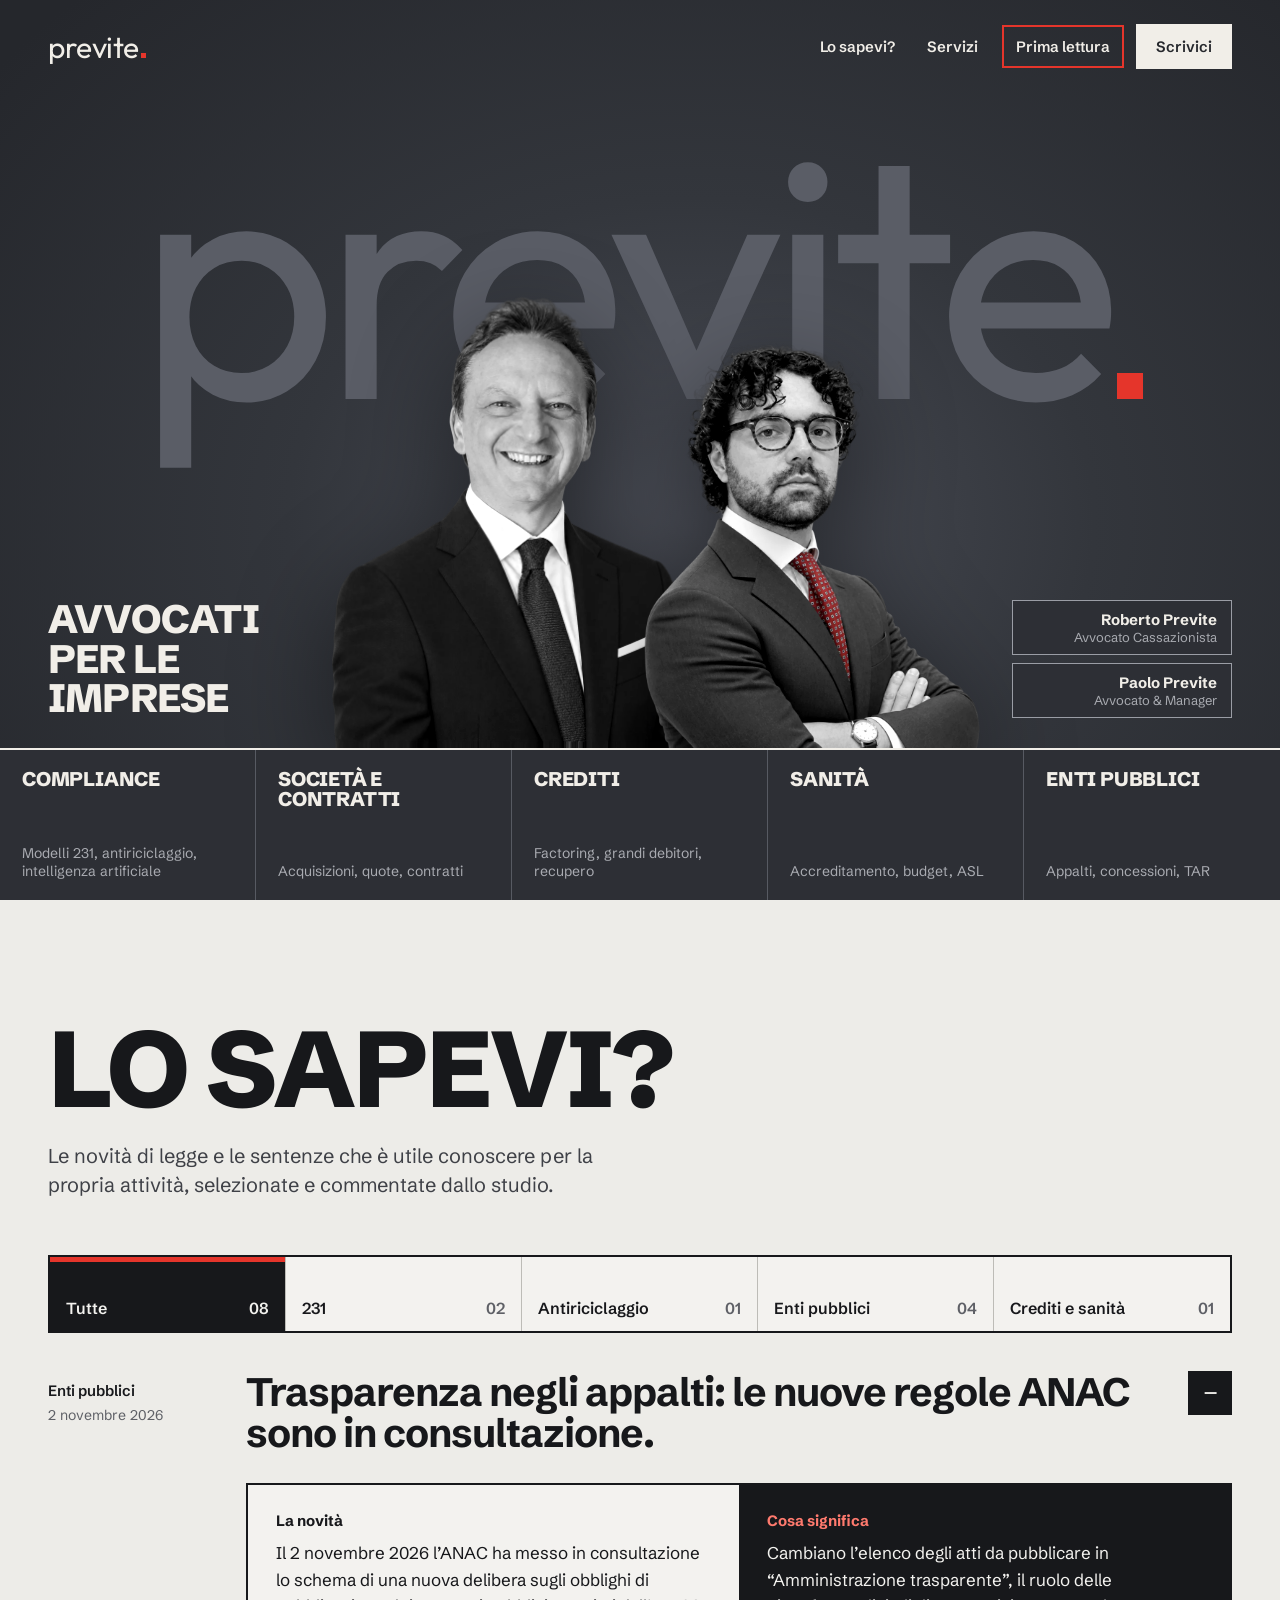
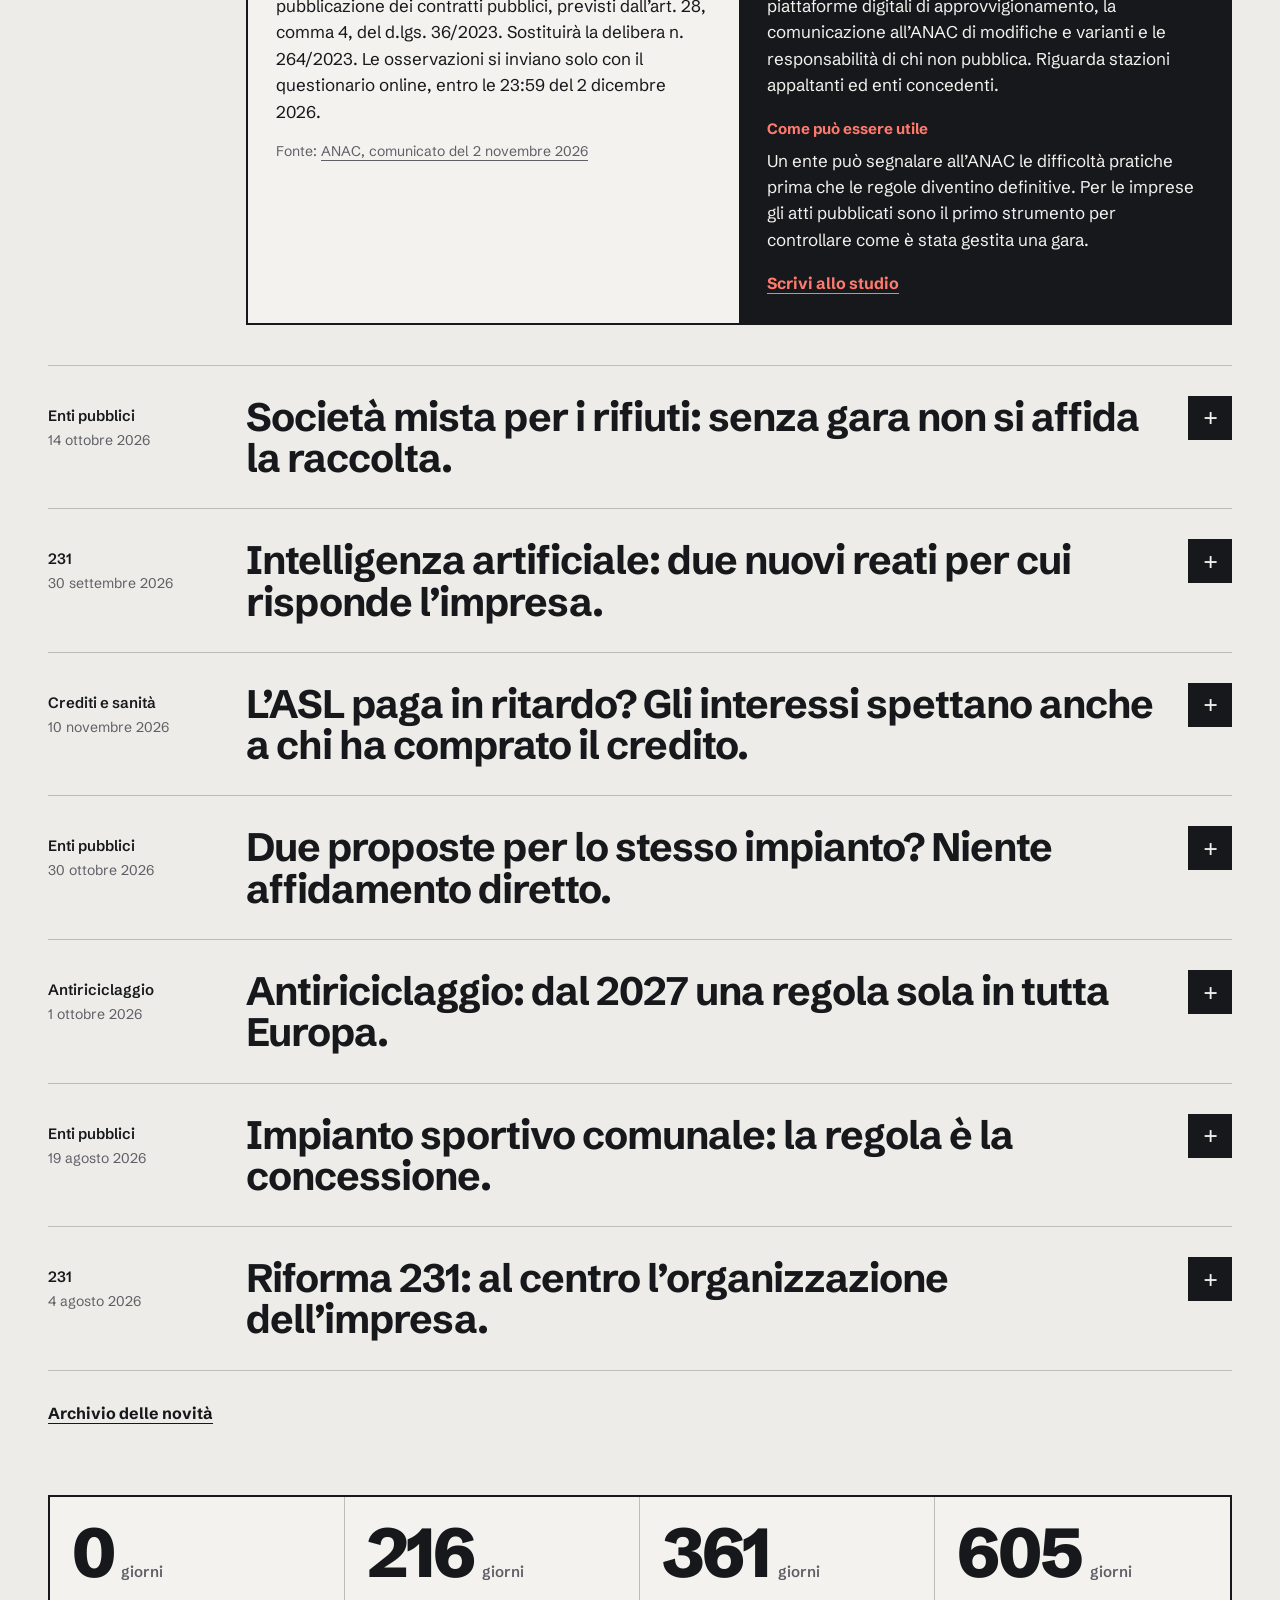
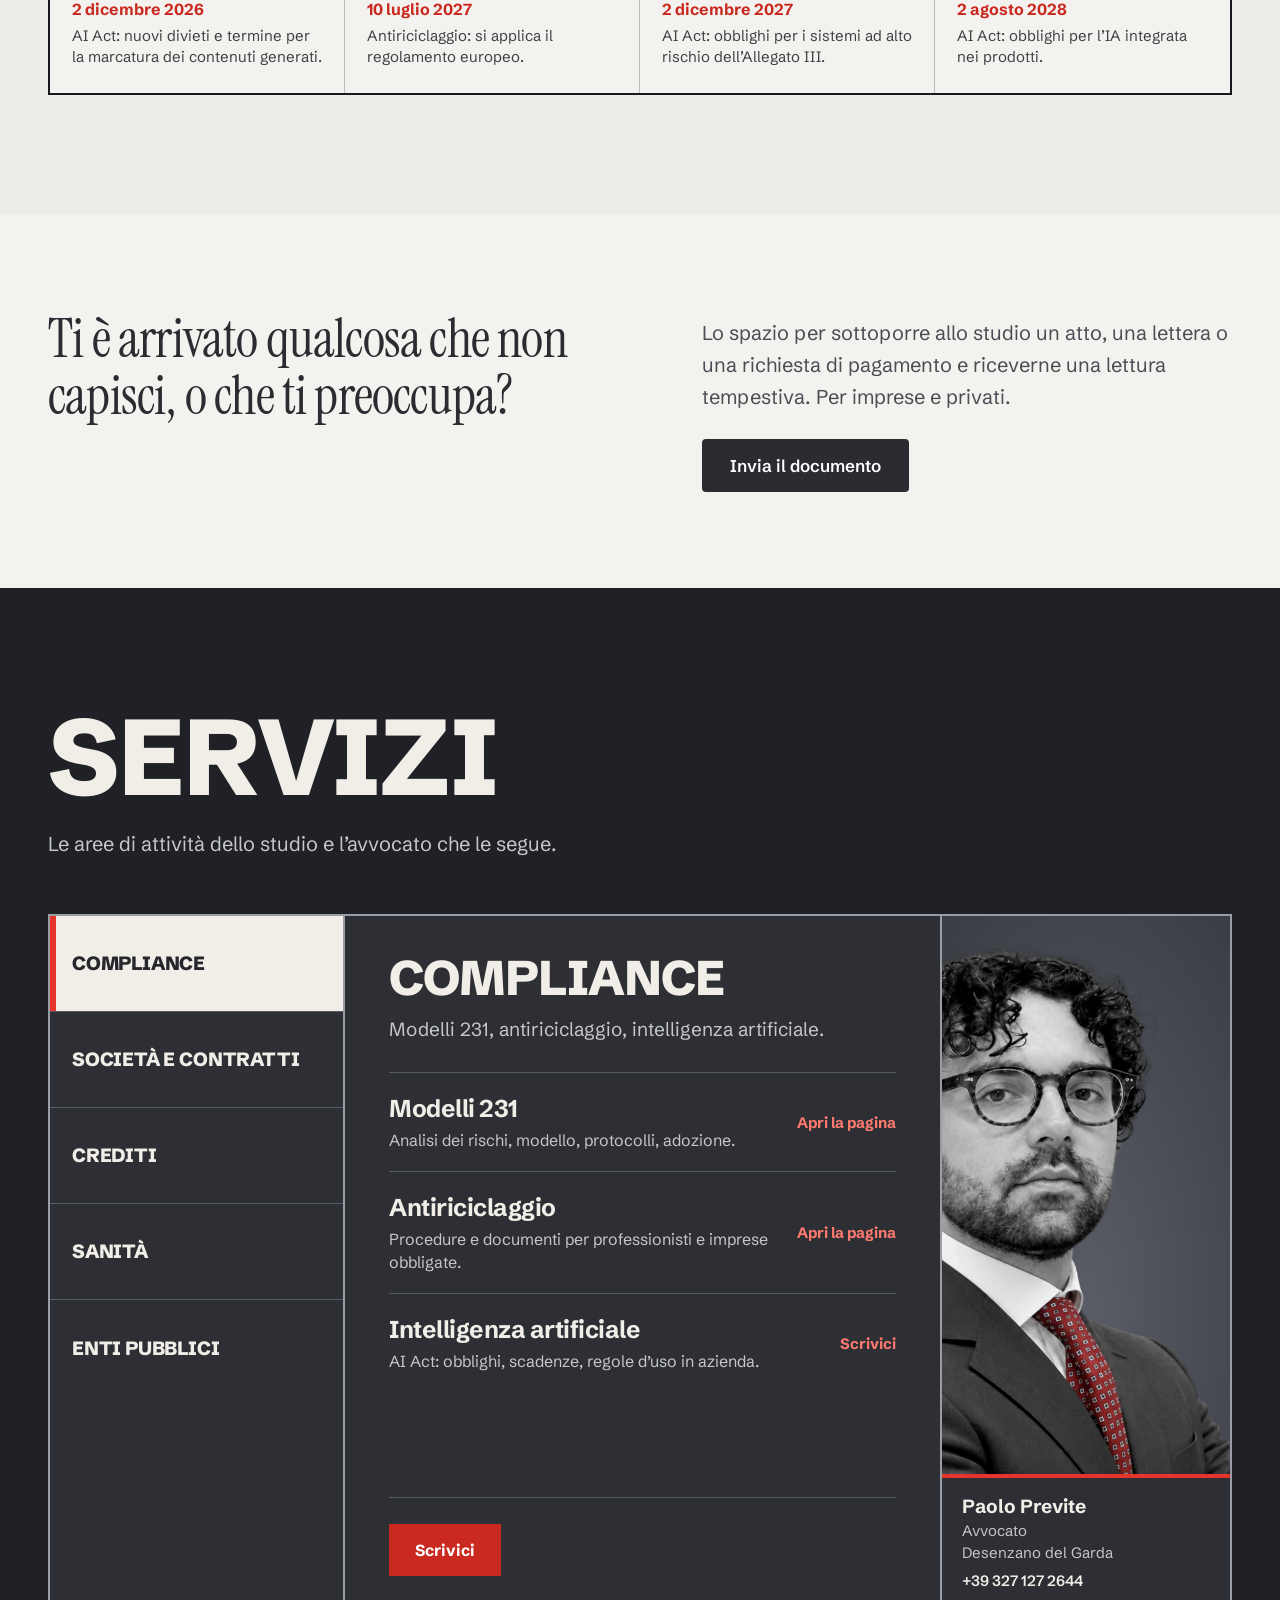
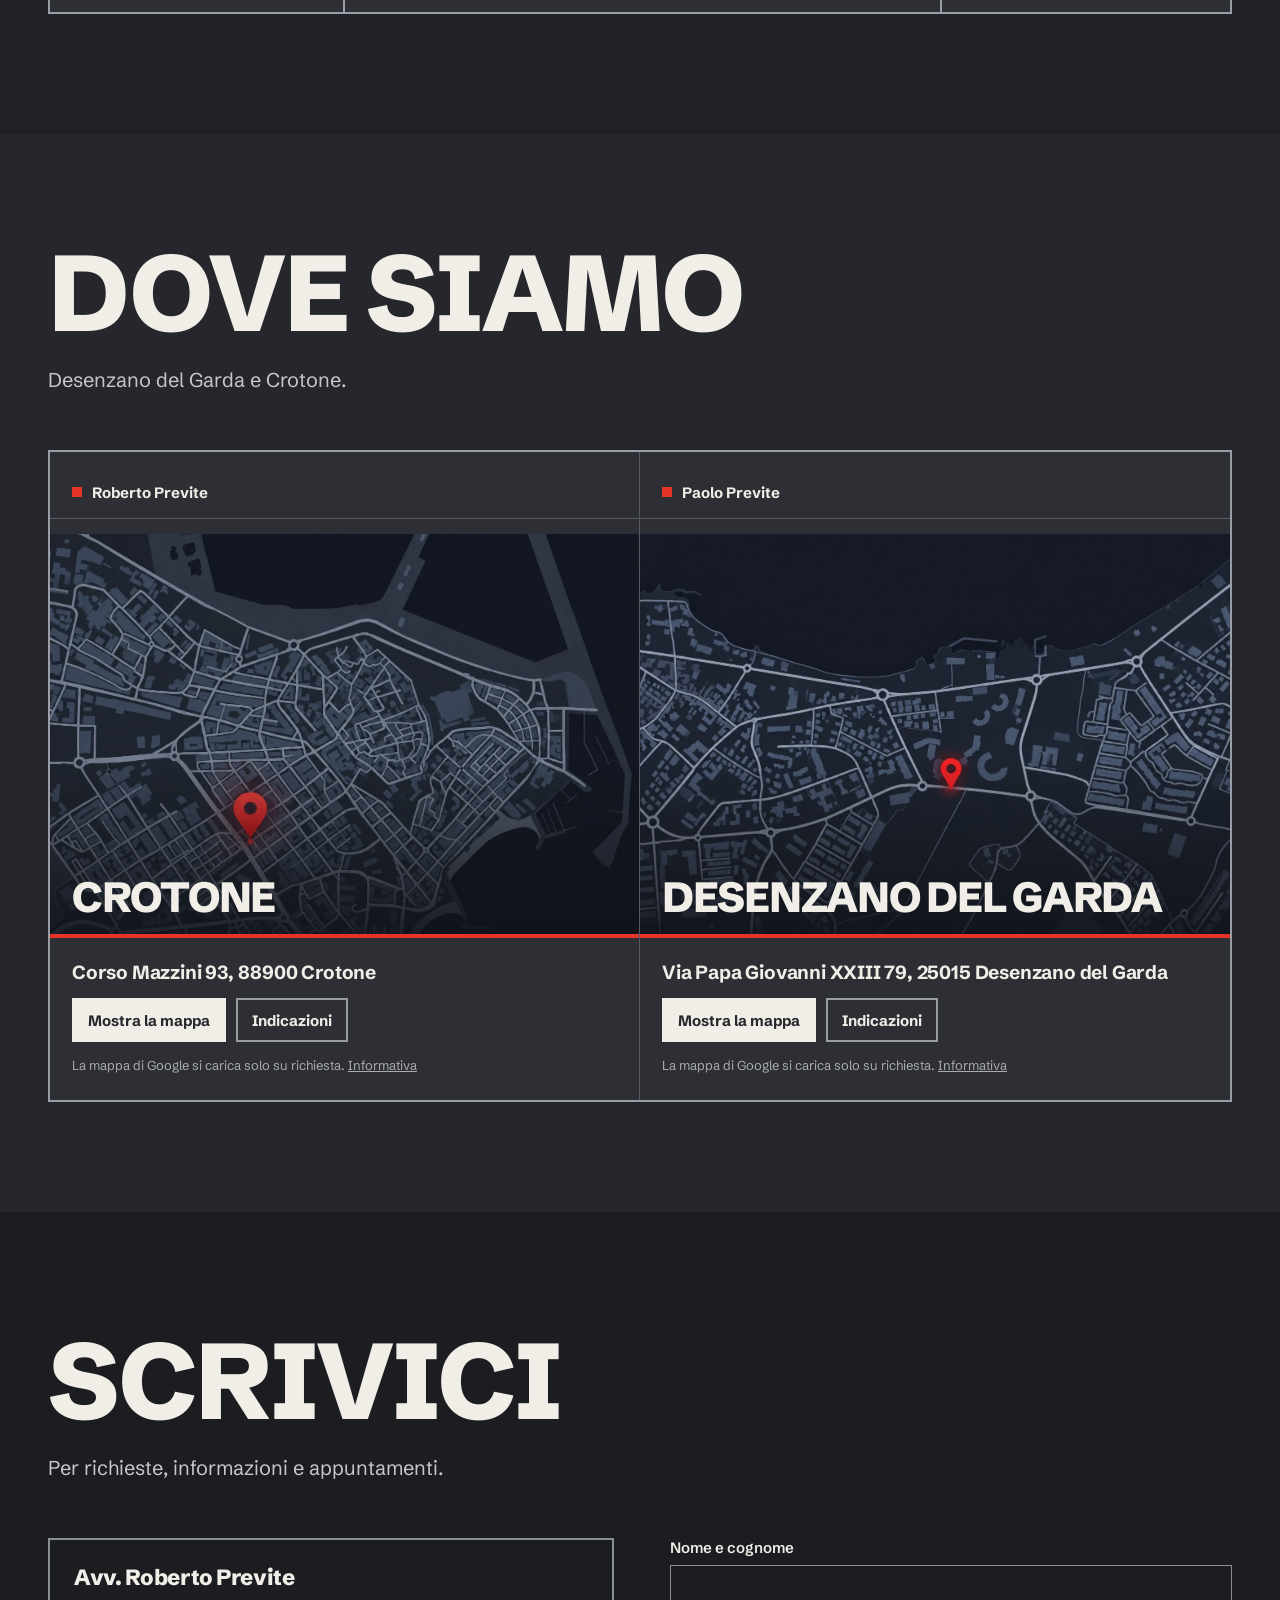
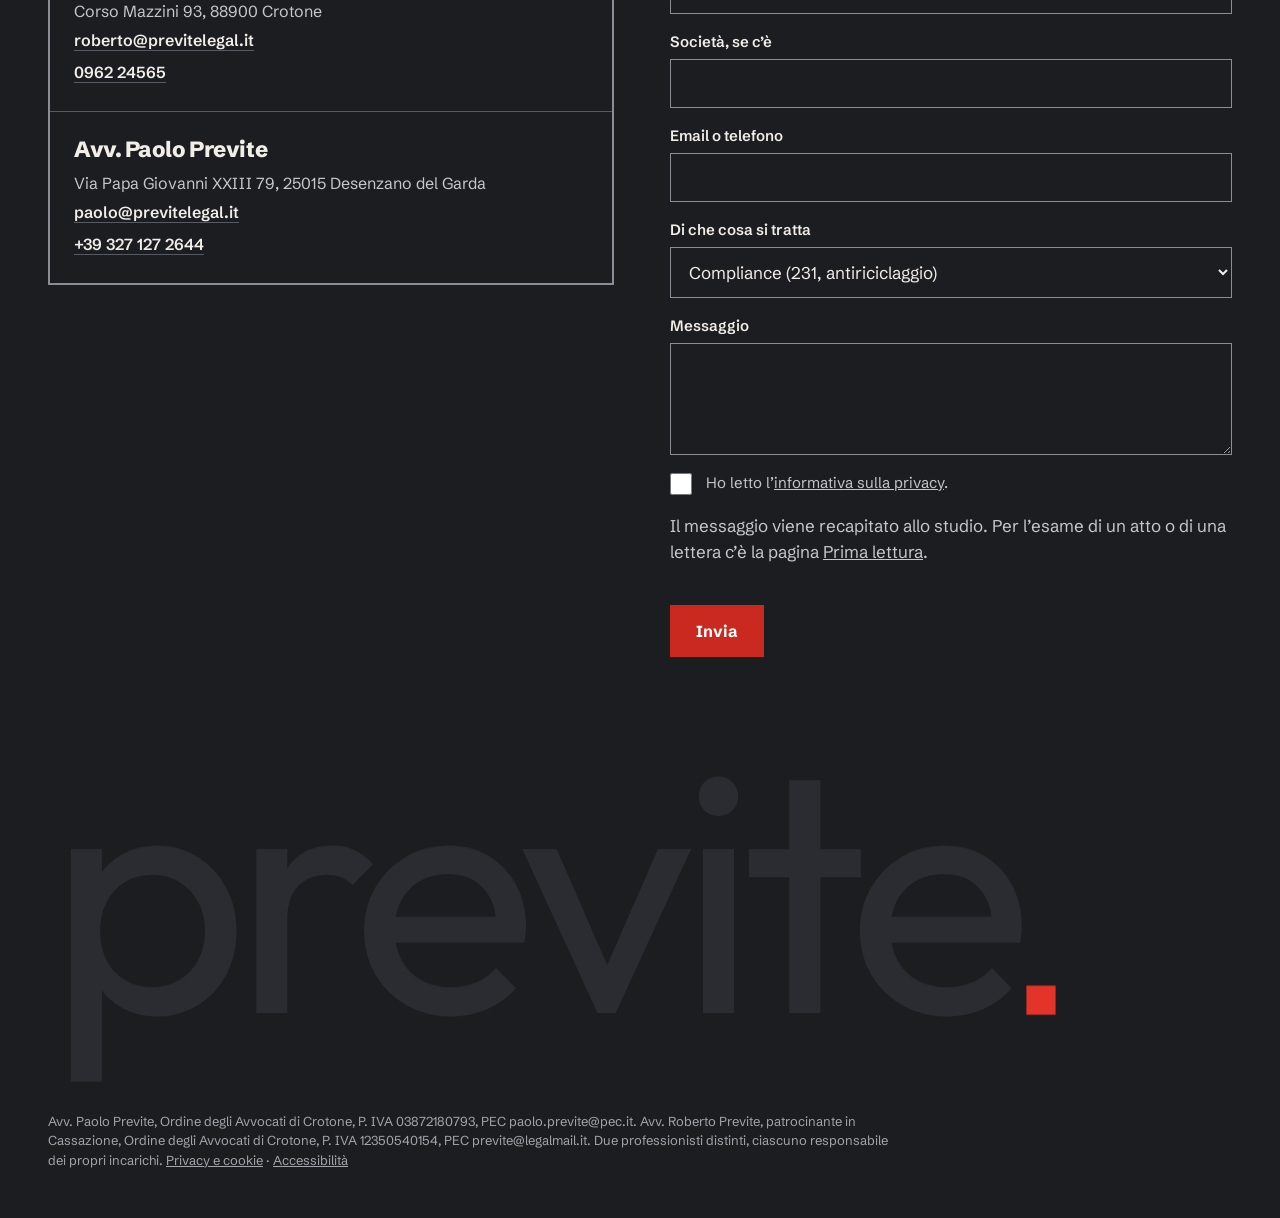
==== commit 79eeef45: "Novità della settimana 16 novembre 2026" ====
--- a/index.html
+++ b/index.html
@@ -26,8 +26,9 @@
 
 <main>
 <section class="sec light" id="sapevi"><div class="in"><h2 class="h up">Lo sapevi?</h2><p class="lead">Le novità di legge e le sentenze che è utile conoscere per la propria attività, selezionate e commentate dallo studio.</p>
-<div class="tabs" role="group" aria-label="Filtra per argomento"><button type="button" class="tab on" aria-pressed="true" data-f="all"><span>Tutte</span><i>08</i></button><button type="button" class="tab" aria-pressed="false" data-f="ia"><span>Intelligenza artificiale</span><i>02</i></button><button type="button" class="tab" aria-pressed="false" data-f="r231"><span>231</span><i>01</i></button><button type="button" class="tab" aria-pressed="false" data-f="aml"><span>Antiriciclaggio</span><i>01</i></button><button type="button" class="tab" aria-pressed="false" data-f="amm"><span>Enti pubblici</span><i>03</i></button><button type="button" class="tab" aria-pressed="false" data-f="cred"><span>Crediti e sanità</span><i>01</i></button></div>
-<div style="margin-top:8px"><div class="n" data-tag="ia"><button type="button" class="nb" aria-controls="nx0" aria-expanded="true"><span class="meta"><span>Intelligenza artificiale</span><span>27 luglio 2026</span></span><span class="t">AI Act: il rinvio non riguarda tutti.</span><span class="pm" aria-hidden="true">−</span></button><div class="nx" id="nx0"><div><h3>La novità</h3><p>Il Digital Omnibus, Regolamento (UE) 2026/1744, è in vigore dal 27 luglio 2026. Sposta gli obblighi sui sistemi ad alto rischio al 2 dicembre 2027 (Allegato III) e al 2 agosto 2028 (sistemi integrati nei prodotti). Dal 2 dicembre 2026 si applicano nuovi divieti.</p><p class="src">Fonte: <a href="https://eur-lex.europa.eu/legal-content/IT/TXT/PDF/?uri=OJ%3AL_202601744" target="_blank" rel="noopener">EUR-Lex, Regolamento (UE) 2026/1744<span class="vh"> (si apre in una nuova scheda)</span></a></p></div><div class="cm"><h3>Cosa significa</h3><p>Il rinvio riguarda i sistemi che incidono sulle persone, come la selezione dei curriculum o la valutazione del credito. Per chatbot, contenuti generati e pratiche vietate resta il calendario originario.</p><h3>Come può essere utile</h3><p>È utile avere un elenco dei sistemi di intelligenza artificiale usati in azienda e di chi li usa. È il primo documento richiesto in un controllo e permette di capire se il rinvio ti riguarda.</p><a class="lk" href="#scrivici">Scrivi allo studio</a></div></div></div><div class="n" data-tag="amm"><button type="button" class="nb" aria-controls="nx1" aria-expanded="false"><span class="meta"><span>Enti pubblici</span><span>30 ottobre 2026</span></span><span class="t">Due proposte per lo stesso impianto? Niente affidamento diretto.</span><span class="pm" aria-hidden="true">+</span></button><div class="nx" id="nx1" hidden><div><h3>La novità</h3><p>TAR Toscana, sentenza n. 2083 del 30 ottobre 2026. L’affidamento diretto previsto dall’art. 5 del d.lgs. 38/2021 presuppone una sola proposta. Se ne arrivano diverse, il Comune deve confrontarle con una procedura competitiva.</p><p class="src">Fonte: <a href="https://www.sentenzeappalti.it/2026/10/30/affidamento-diretto-impianti-sportivi-art-5-d-lgs-38-2021-solo-unica-proposta-procedura-competitiva-art-187-d-lgs-36-2023/" target="_blank" rel="noopener">Sentenzeappalti.it, 30 ottobre 2026<span class="vh"> (si apre in una nuova scheda)</span></a></p></div><div class="cm"><h3>Cosa significa</h3><p>Il Comune può affidare un impianto senza gara soltanto quando ha ricevuto una sola proposta. Se le proposte sono due, deve metterle a confronto.</p><h3>Come può essere utile</h3><p>Se sei interessato a un impianto, conviene depositare la proposta per iscritto e chiederne il protocollo. Se l’impianto è già stato affidato, i termini per impugnare sono brevi.</p><a class="lk" href="#scrivici">Scrivi allo studio</a></div></div></div><div class="n" data-tag="amm"><button type="button" class="nb" aria-controls="nx2" aria-expanded="false"><span class="meta"><span>Enti pubblici</span><span>28 ottobre 2026</span></span><span class="t">Uno stadio da 118 milioni non si affida senza gara.</span><span class="pm" aria-hidden="true">+</span></button><div class="nx" id="nx2" hidden><div><h3>La novità</h3><p>Con la delibera n. 434 del 28 ottobre 2026 l’ANAC ha ritenuto illegittimo l’affidamento diretto, senza gara, della riqualificazione e gestione di uno stadio comunale alla società sportiva che lo utilizza: un’operazione da 118 milioni di euro.</p><p class="src">Fonte: <a href="https://www.appaltiecontratti.it/riqualificazione-stadio-illegittimo-affidamento-diretto-sopra-soglia-del-progetto-a-utilizzatrice/" target="_blank" rel="noopener">Appalti e Contratti, delibera ANAC n. 434/2026<span class="vh"> (si apre in una nuova scheda)</span></a></p></div><div class="cm"><h3>Cosa significa</h3><p>Anche quando la legge sullo sport consente un percorso semplificato, restano ferme le regole sulle concessioni. Il principio vale per lo stadio come per il centro sportivo comunale.</p><h3>Come può essere utile</h3><p>Chi propone un intervento su un impianto deve mettere in conto il confronto con altri operatori. Chi è rimasto escluso può chiedere che quel confronto ci sia.</p><a class="lk" href="#scrivici">Scrivi allo studio</a></div></div></div><div class="n" data-tag="aml"><button type="button" class="nb" aria-controls="nx3" aria-expanded="false"><span class="meta"><span>Antiriciclaggio</span><span>1 ottobre 2026</span></span><span class="t">Antiriciclaggio: dal 2027 una regola sola in tutta Europa.</span><span class="pm" aria-hidden="true">+</span></button><div class="nx" id="nx3" hidden><div><h3>La novità</h3><p>L’AMLA ha trasmesso alla Commissione europea tre progetti di standard tecnici che integrano il Regolamento (UE) 2024/1624: adeguata verifica, operazioni occasionali, regole di gruppo. Non sono ancora in vigore: li deve adottare la Commissione. Il regolamento si applica dal 10 luglio 2027 e vale direttamente in tutti gli Stati, senza recepimento. Tra le novità, il limite di 10.000 euro ai pagamenti in contanti.</p><p class="src">Fonte: <a href="https://www.legance.it/pubblicazioni/i-tre-nuovi-rts-amla-su-adeguata-verifica-della-clientela-operazioni-occasionali-e-requisiti-di-gruppo-cosa-cambia-per-i-soggetti-obbligati/" target="_blank" rel="noopener">Legance, I tre nuovi RTS AMLA<span class="vh"> (si apre in una nuova scheda)</span></a></p></div><div class="cm"><h3>Cosa significa</h3><p>Da luglio 2027 le regole antiriciclaggio saranno le stesse in tutta Europa e si applicheranno senza una legge italiana di recepimento. Le procedure scritte sulla normativa attuale andranno aggiornate.</p><h3>Come può essere utile</h3><p>Conviene impostare fin d’ora l’adeguata verifica e la valutazione del rischio sullo schema europeo. Nel 2027 basterà un aggiornamento.</p><a class="lk" href="#scrivici">Scrivi allo studio</a></div></div></div><div class="n" data-tag="ia"><button type="button" class="nb" aria-controls="nx4" aria-expanded="false"><span class="meta"><span>Intelligenza artificiale</span><span>8 ottobre 2026</span></span><span class="t">Intelligenza artificiale: ora ci sono le autorità di controllo.</span><span class="pm" aria-hidden="true">+</span></button><div class="nx" id="nx4" hidden><div><h3>La novità</h3><p>Il d.lgs. 7 ottobre 2026, n. 179, in vigore dal 23 ottobre, adegua l’ordinamento italiano all’AI Act. Definisce i poteri di AgID e ACN, il sistema delle sanzioni e porta l’intelligenza artificiale nella formazione obbligatoria delle professioni.</p><p class="src">Fonte: <a href="https://www.diritto.it/decreto-ai-2026-regole-sanzioni-obblighi-italia/" target="_blank" rel="noopener">Diritto.it, decreto AI 2026<span class="vh"> (si apre in una nuova scheda)</span></a></p></div><div class="cm"><h3>Cosa significa</h3><p>In Italia ci sono ora autorità che possono chiedere conto di come un’impresa usa l’intelligenza artificiale, e sono previste sanzioni. Per i professionisti la formazione sull’intelligenza artificiale entra nell’aggiornamento obbligatorio.</p><h3>Come può essere utile</h3><p>È opportuno individuare chi in azienda risponde dei sistemi di intelligenza artificiale e mettere per iscritto poche regole d’uso. In caso di controllo aiuta molto.</p><a class="lk" href="#scrivici">Scrivi allo studio</a></div></div></div><div class="n" data-tag="r231"><button type="button" class="nb" aria-controls="nx5" aria-expanded="false"><span class="meta"><span>231</span><span>4 agosto 2026</span></span><span class="t">Riforma 231: al centro l’organizzazione dell’impresa.</span><span class="pm" aria-hidden="true">+</span></button><div class="nx" id="nx5" hidden><div><h3>La novità</h3><p>Il 4 agosto 2026 il Consiglio dei Ministri ha approvato il disegno di legge che rivede il d.lgs. 231/2001. Il criterio per attribuire la responsabilità all’ente diventa la colpa di organizzazione. Cade la distinzione tra vertici e sottoposti. Il testo definisce contenuto e revisione del modello e mantiene la confisca del profitto. Ora deve passare dal Parlamento.</p><p class="src">Fonte: <a href="https://www.dirittobancario.it/art/responsabilita-231-il-governo-approva-lo-schema-di-riforma/" target="_blank" rel="noopener">Diritto Bancario, 5 agosto 2026<span class="vh"> (si apre in una nuova scheda)</span></a></p></div><div class="cm"><h3>Cosa significa</h3><p>Se la riforma sarà approvata, si guarderà a come l’impresa è organizzata per prevenire i reati. Un modello aggiornato e applicato nel lavoro di ogni giorno avrà ancora più peso.</p><h3>Come può essere utile</h3><p>Non occorre attendere la legge: un modello aggiornato e documentato è utile già oggi. Il testo indica anche i criteri con cui il giudice ne valuterà l’idoneità.</p><a class="lk" href="#scrivici">Scrivi allo studio</a></div></div></div><div class="n" data-tag="cred"><button type="button" class="nb" aria-controls="nx6" aria-expanded="false"><span class="meta"><span>Crediti e sanità</span><span>10 novembre 2026</span></span><span class="t">L’ASL paga in ritardo? Gli interessi spettano anche a chi ha comprato il credito.</span><span class="pm" aria-hidden="true">+</span></button><div class="nx" id="nx6" hidden><div><h3>La novità</h3><p>Cassazione, ordinanza n. 25393 del 16 settembre 2025: la disciplina degli interessi del d.lgs. 231/2002 si applica anche al factoring. Con l’ordinanza n. 28857 del 10 novembre 2026 la Corte ha affermato che, tra imprese e pubbliche amministrazioni, quegli interessi decorrono in automatico dal giorno dopo la scadenza della fattura, senza messa in mora.</p><p class="src">Fonte: <a href="https://www.italiaoggi.it/diritto-e-fisco/diritto-e-impresa/transazioni-imprese-pa-interessi-moratori-dal-giorno-dopo-la-scadenza-della-fattura-dtvkobkr" target="_blank" rel="noopener">ItaliaOggi, Cass. ord. n. 28857/2026<span class="vh"> (si apre in una nuova scheda)</span></a></p></div><div class="cm"><h3>Cosa significa</h3><p>Chi acquista crediti verso la sanità pubblica acquista anche il diritto agli interessi per il ritardo, nella misura prevista per le transazioni commerciali.</p><h3>Come può essere utile</h3><p>Sui portafogli più ampi conviene chiedere gli interessi fin dall’inizio e calcolarli fattura per fattura. In una trattativa con l’ASL hanno spesso un peso rilevante.</p><a class="lk" href="#scrivici">Scrivi allo studio</a></div></div></div><div class="n" data-tag="amm"><button type="button" class="nb" aria-controls="nx7" aria-expanded="false"><span class="meta"><span>Enti pubblici</span><span>19 agosto 2026</span></span><span class="t">Impianto sportivo comunale: la regola è la concessione.</span><span class="pm" aria-hidden="true">+</span></button><div class="nx" id="nx7" hidden><div><h3>La novità</h3><p>TAR Veneto, sentenza n. 1712 del 19 agosto 2026. La gestione di un impianto sportivo comunale è un servizio pubblico e di norma si affida in concessione. Il Comune può scegliere l’appalto, ma deve motivarlo, e la decisione spetta al consiglio comunale.</p><p class="src">Fonte: <a href="https://ntplusediliziaeterritorio.ilsole24ore.com/art/gestione-impianti-sportivi-sempre-meglio-concessione-che-l-appalto-servizi-AJHlUSr" target="_blank" rel="noopener">NT+ Enti Locali & Edilizia, Il Sole 24 Ore<span class="vh"> (si apre in una nuova scheda)</span></a></p></div><div class="cm"><h3>Cosa significa</h3><p>Per gli impianti sportivi comunali la concessione è la via ordinaria. Se il Comune sceglie l’appalto deve motivarlo, e la decisione spetta al consiglio comunale.</p><h3>Come può essere utile</h3><p>Prima di partecipare è utile verificare quale organo ha scelto la formula e con quale motivazione, perché da lì dipende la tenuta dell’affidamento.</p><a class="lk" href="#scrivici">Scrivi allo studio</a></div></div></div></div>
+<div class="tabs" role="group" aria-label="Filtra per argomento"><button type="button" class="tab on" aria-pressed="true" data-f="all"><span>Tutte</span><i>08</i></button><button type="button" class="tab" aria-pressed="false" data-f="r231"><span>231</span><i>02</i></button><button type="button" class="tab" aria-pressed="false" data-f="aml"><span>Antiriciclaggio</span><i>01</i></button><button type="button" class="tab" aria-pressed="false" data-f="amm"><span>Enti pubblici</span><i>04</i></button><button type="button" class="tab" aria-pressed="false" data-f="cred"><span>Crediti e sanità</span><i>01</i></button></div>
+<div style="margin-top:8px"><div class="n" data-tag="amm"><button type="button" class="nb" aria-controls="nx0" aria-expanded="true"><span class="meta"><span>Enti pubblici</span><span>2 novembre 2026</span></span><span class="t">Trasparenza negli appalti: le nuove regole ANAC sono in consultazione.</span><span class="pm" aria-hidden="true">−</span></button><div class="nx" id="nx0"><div><h3>La novità</h3><p>Il 2 novembre 2026 l’ANAC ha messo in consultazione lo schema di una nuova delibera sugli obblighi di pubblicazione dei contratti pubblici, previsti dall’art. 28, comma 4, del d.lgs. 36/2023. Sostituirà la delibera n. 264/2023. Le osservazioni si inviano solo con il questionario online, entro le 23:59 del 2 dicembre 2026.</p><p class="src">Fonte: <a href="https://www.anticorruzione.it/-/news.2.11.2026.consultazione.obblighi.pubblicazione" target="_blank" rel="noopener">ANAC, comunicato del 2 novembre 2026<span class="vh"> (si apre in una nuova scheda)</span></a></p></div><div class="cm"><h3>Cosa significa</h3><p>Cambiano l’elenco degli atti da pubblicare in “Amministrazione trasparente”, il ruolo delle piattaforme digitali di approvvigionamento, la comunicazione all’ANAC di modifiche e varianti e le responsabilità di chi non pubblica. Riguarda stazioni appaltanti ed enti concedenti.</p><h3>Come può essere utile</h3><p>Un ente può segnalare all’ANAC le difficoltà pratiche prima che le regole diventino definitive. Per le imprese gli atti pubblicati sono il primo strumento per controllare come è stata gestita una gara.</p><a class="lk" href="#scrivici">Scrivi allo studio</a></div></div></div><div class="n" data-tag="amm"><button type="button" class="nb" aria-controls="nx1" aria-expanded="false"><span class="meta"><span>Enti pubblici</span><span>14 ottobre 2026</span></span><span class="t">Società mista per i rifiuti: senza gara non si affida la raccolta.</span><span class="pm" aria-hidden="true">+</span></button><div class="nx" id="nx1" hidden><div><h3>La novità</h3><p>TAR Lombardia, Brescia, sentenza n. 1364 pubblicata il 14 ottobre 2026. Alcuni Comuni avevano scelto il socio privato di una società mista solo per trattamento e smaltimento dei rifiuti, circa 59 milioni di euro. Poi le avevano affidato senza gara anche raccolta, trasporto e spazzamento, per circa 335 milioni. Il TAR ha accolto il ricorso e annullato gli atti.</p><p class="src">Fonte: <a href="https://mdp.giustizia-amministrativa.it/visualizza/?nodeRef=&schema=tar_bs&nrg=202600171&nomeFile=202601364_01.pdf&subDir=Provvedimenti" target="_blank" rel="noopener">Giustizia amministrativa, TAR Brescia n. 1364/2026<span class="vh"> (si apre in una nuova scheda)</span></a></p></div><div class="cm"><h3>Cosa significa</h3><p>La società mista evita una seconda gara solo se il socio privato è stato scelto proprio per i servizi che la società svolgerà. Se la gara copre una parte minore e il resto viene affidato direttamente, è un affidamento senza gara.</p><h3>Come può essere utile</h3><p>Per un Comune o una società partecipata conviene verificare che l’oggetto della gara per il socio corrisponda ai servizi affidati. Un operatore escluso può contestare gli affidamenti che non hanno avuto un vero confronto.</p><a class="lk" href="#scrivici">Scrivi allo studio</a></div></div></div><div class="n" data-tag="r231"><button type="button" class="nb" aria-controls="nx2" aria-expanded="false"><span class="meta"><span>231</span><span>30 settembre 2026</span></span><span class="t">Intelligenza artificiale: due nuovi reati per cui risponde l’impresa.</span><span class="pm" aria-hidden="true">+</span></button><div class="nx" id="nx2" hidden><div><h3>La novità</h3><p>Il d.lgs. 9 settembre 2026, n. 160, in vigore dal 30 settembre 2026, ha aggiunto al d.lgs. 231/2001 l’art. 25-vicies. L’impresa risponde se, nel suo interesse o a suo vantaggio, si omettono le misure di sicurezza o di sorveglianza umana sui sistemi di intelligenza artificiale ad alto rischio, o si alterano quei sistemi. Risponde anche per la diffusione illecita di contenuti generati o alterati con l’intelligenza artificiale. Oltre alle sanzioni in denaro sono previste quelle interdittive, come il divieto di contrattare con la pubblica amministrazione.</p><p class="src">Fonte: <a href="https://www.gazzettaufficiale.it/eli/id/2026/09/15/26G00179/sg" target="_blank" rel="noopener">Gazzetta Ufficiale, d.lgs. 160/2026<span class="vh"> (si apre in una nuova scheda)</span></a></p></div><div class="cm"><h3>Cosa significa</h3><p>L’uso dell’intelligenza artificiale entra tra i rischi che il MOGC deve considerare. Le sanzioni arrivano fino a mille quote, e le misure interdittive possono fermare parte dell’attività.</p><h3>Come può essere utile</h3><p>Chi ha un MOGC dovrebbe censire i sistemi di intelligenza artificiale usati in azienda, capire se qualcuno è ad alto rischio e prevedere chi li sorveglia. È anche il momento di aggiornare la formazione e i controlli dell’organismo di vigilanza.</p><a class="lk" href="#scrivici">Scrivi allo studio</a></div></div></div><div class="n" data-tag="cred"><button type="button" class="nb" aria-controls="nx3" aria-expanded="false"><span class="meta"><span>Crediti e sanità</span><span>10 novembre 2026</span></span><span class="t">L’ASL paga in ritardo? Gli interessi spettano anche a chi ha comprato il credito.</span><span class="pm" aria-hidden="true">+</span></button><div class="nx" id="nx3" hidden><div><h3>La novità</h3><p>Cassazione, ordinanza n. 25393 del 16 settembre 2025: la disciplina degli interessi del d.lgs. 231/2002 si applica anche al factoring. Con l’ordinanza n. 28857 del 10 novembre 2026 la Corte ha affermato che, tra imprese e pubbliche amministrazioni, quegli interessi decorrono in automatico dal giorno dopo la scadenza della fattura, senza messa in mora.</p><p class="src">Fonte: <a href="https://www.italiaoggi.it/diritto-e-fisco/diritto-e-impresa/transazioni-imprese-pa-interessi-moratori-dal-giorno-dopo-la-scadenza-della-fattura-dtvkobkr" target="_blank" rel="noopener">ItaliaOggi, Cass. ord. n. 28857/2026<span class="vh"> (si apre in una nuova scheda)</span></a></p></div><div class="cm"><h3>Cosa significa</h3><p>Chi acquista crediti verso la sanità pubblica acquista anche il diritto agli interessi per il ritardo, nella misura prevista per le transazioni commerciali.</p><h3>Come può essere utile</h3><p>Sui portafogli più ampi conviene chiedere gli interessi fin dall’inizio e calcolarli fattura per fattura. In una trattativa con l’ASL hanno spesso un peso rilevante.</p><a class="lk" href="#scrivici">Scrivi allo studio</a></div></div></div><div class="n" data-tag="amm"><button type="button" class="nb" aria-controls="nx4" aria-expanded="false"><span class="meta"><span>Enti pubblici</span><span>30 ottobre 2026</span></span><span class="t">Due proposte per lo stesso impianto? Niente affidamento diretto.</span><span class="pm" aria-hidden="true">+</span></button><div class="nx" id="nx4" hidden><div><h3>La novità</h3><p>TAR Toscana, sentenza n. 2083 del 30 ottobre 2026. L’affidamento diretto previsto dall’art. 5 del d.lgs. 38/2021 presuppone una sola proposta. Se ne arrivano diverse, il Comune deve confrontarle con una procedura competitiva.</p><p class="src">Fonte: <a href="https://www.sentenzeappalti.it/2026/10/30/affidamento-diretto-impianti-sportivi-art-5-d-lgs-38-2021-solo-unica-proposta-procedura-competitiva-art-187-d-lgs-36-2023/" target="_blank" rel="noopener">Sentenzeappalti.it, 30 ottobre 2026<span class="vh"> (si apre in una nuova scheda)</span></a></p></div><div class="cm"><h3>Cosa significa</h3><p>Il Comune può affidare un impianto senza gara soltanto quando ha ricevuto una sola proposta. Se le proposte sono due, deve metterle a confronto.</p><h3>Come può essere utile</h3><p>Se sei interessato a un impianto, conviene depositare la proposta per iscritto e chiederne il protocollo. Se l’impianto è già stato affidato, i termini per impugnare sono brevi.</p><a class="lk" href="#scrivici">Scrivi allo studio</a></div></div></div><div class="n" data-tag="aml"><button type="button" class="nb" aria-controls="nx5" aria-expanded="false"><span class="meta"><span>Antiriciclaggio</span><span>1 ottobre 2026</span></span><span class="t">Antiriciclaggio: dal 2027 una regola sola in tutta Europa.</span><span class="pm" aria-hidden="true">+</span></button><div class="nx" id="nx5" hidden><div><h3>La novità</h3><p>L’AMLA ha trasmesso alla Commissione europea tre progetti di standard tecnici che integrano il Regolamento (UE) 2024/1624: adeguata verifica, operazioni occasionali, regole di gruppo. Non sono ancora in vigore: li deve adottare la Commissione. Il regolamento si applica dal 10 luglio 2027 e vale direttamente in tutti gli Stati, senza recepimento. Tra le novità, il limite di 10.000 euro ai pagamenti in contanti.</p><p class="src">Fonte: <a href="https://www.legance.it/pubblicazioni/i-tre-nuovi-rts-amla-su-adeguata-verifica-della-clientela-operazioni-occasionali-e-requisiti-di-gruppo-cosa-cambia-per-i-soggetti-obbligati/" target="_blank" rel="noopener">Legance, I tre nuovi RTS AMLA<span class="vh"> (si apre in una nuova scheda)</span></a></p></div><div class="cm"><h3>Cosa significa</h3><p>Da luglio 2027 le regole antiriciclaggio saranno le stesse in tutta Europa e si applicheranno senza una legge italiana di recepimento. Le procedure scritte sulla normativa attuale andranno aggiornate.</p><h3>Come può essere utile</h3><p>Conviene impostare fin d’ora l’adeguata verifica e la valutazione del rischio sullo schema europeo. Nel 2027 basterà un aggiornamento.</p><a class="lk" href="#scrivici">Scrivi allo studio</a></div></div></div><div class="n" data-tag="amm"><button type="button" class="nb" aria-controls="nx6" aria-expanded="false"><span class="meta"><span>Enti pubblici</span><span>19 agosto 2026</span></span><span class="t">Impianto sportivo comunale: la regola è la concessione.</span><span class="pm" aria-hidden="true">+</span></button><div class="nx" id="nx6" hidden><div><h3>La novità</h3><p>TAR Veneto, sentenza n. 1712 del 19 agosto 2026. La gestione di un impianto sportivo comunale è un servizio pubblico e di norma si affida in concessione. Il Comune può scegliere l’appalto, ma deve motivarlo, e la decisione spetta al consiglio comunale.</p><p class="src">Fonte: <a href="https://ntplusediliziaeterritorio.ilsole24ore.com/art/gestione-impianti-sportivi-sempre-meglio-concessione-che-l-appalto-servizi-AJHlUSr" target="_blank" rel="noopener">NT+ Enti Locali & Edilizia, Il Sole 24 Ore<span class="vh"> (si apre in una nuova scheda)</span></a></p></div><div class="cm"><h3>Cosa significa</h3><p>Per gli impianti sportivi comunali la concessione è la via ordinaria. Se il Comune sceglie l’appalto deve motivarlo, e la decisione spetta al consiglio comunale.</p><h3>Come può essere utile</h3><p>Prima di partecipare è utile verificare quale organo ha scelto la formula e con quale motivazione, perché da lì dipende la tenuta dell’affidamento.</p><a class="lk" href="#scrivici">Scrivi allo studio</a></div></div></div><div class="n" data-tag="r231"><button type="button" class="nb" aria-controls="nx7" aria-expanded="false"><span class="meta"><span>231</span><span>4 agosto 2026</span></span><span class="t">Riforma 231: al centro l’organizzazione dell’impresa.</span><span class="pm" aria-hidden="true">+</span></button><div class="nx" id="nx7" hidden><div><h3>La novità</h3><p>Il 4 agosto 2026 il Consiglio dei Ministri ha approvato il disegno di legge che rivede il d.lgs. 231/2001. Il criterio per attribuire la responsabilità all’ente diventa la colpa di organizzazione. Cade la distinzione tra vertici e sottoposti. Il testo definisce contenuto e revisione del modello e mantiene la confisca del profitto. Ora deve passare dal Parlamento.</p><p class="src">Fonte: <a href="https://www.dirittobancario.it/art/responsabilita-231-il-governo-approva-lo-schema-di-riforma/" target="_blank" rel="noopener">Diritto Bancario, 5 agosto 2026<span class="vh"> (si apre in una nuova scheda)</span></a></p></div><div class="cm"><h3>Cosa significa</h3><p>Se la riforma sarà approvata, si guarderà a come l’impresa è organizzata per prevenire i reati. Un modello aggiornato e applicato nel lavoro di ogni giorno avrà ancora più peso.</p><h3>Come può essere utile</h3><p>Non occorre attendere la legge: un modello aggiornato e documentato è utile già oggi. Il testo indica anche i criteri con cui il giudice ne valuterà l’idoneità.</p><a class="lk" href="#scrivici">Scrivi allo studio</a></div></div></div></div>
+<p style="margin:32px 0 0;font-weight:700"><a href="archivio-novita.html" style="color:var(--tx);text-decoration:underline;text-underline-offset:4px">Archivio delle novità</a></p>
 <div class="cd"><div><span class="num" data-d="2026-12-2">19</span><span class="u">giorni</span><span class="d">2 dicembre 2026</span><span class="w">AI Act: nuovi divieti e termine per la marcatura dei contenuti generati.</span></div><div><span class="num" data-d="2027-7-10">239</span><span class="u">giorni</span><span class="d">10 luglio 2027</span><span class="w">Antiriciclaggio: si applica il regolamento europeo.</span></div><div><span class="num" data-d="2027-12-2">384</span><span class="u">giorni</span><span class="d">2 dicembre 2027</span><span class="w">AI Act: obblighi per i sistemi ad alto rischio dell’Allegato III.</span></div><div><span class="num" data-d="2028-8-2">628</span><span class="u">giorni</span><span class="d">2 agosto 2028</span><span class="w">AI Act: obblighi per l’IA integrata nei prodotti.</span></div></div>
 </div></section>
 
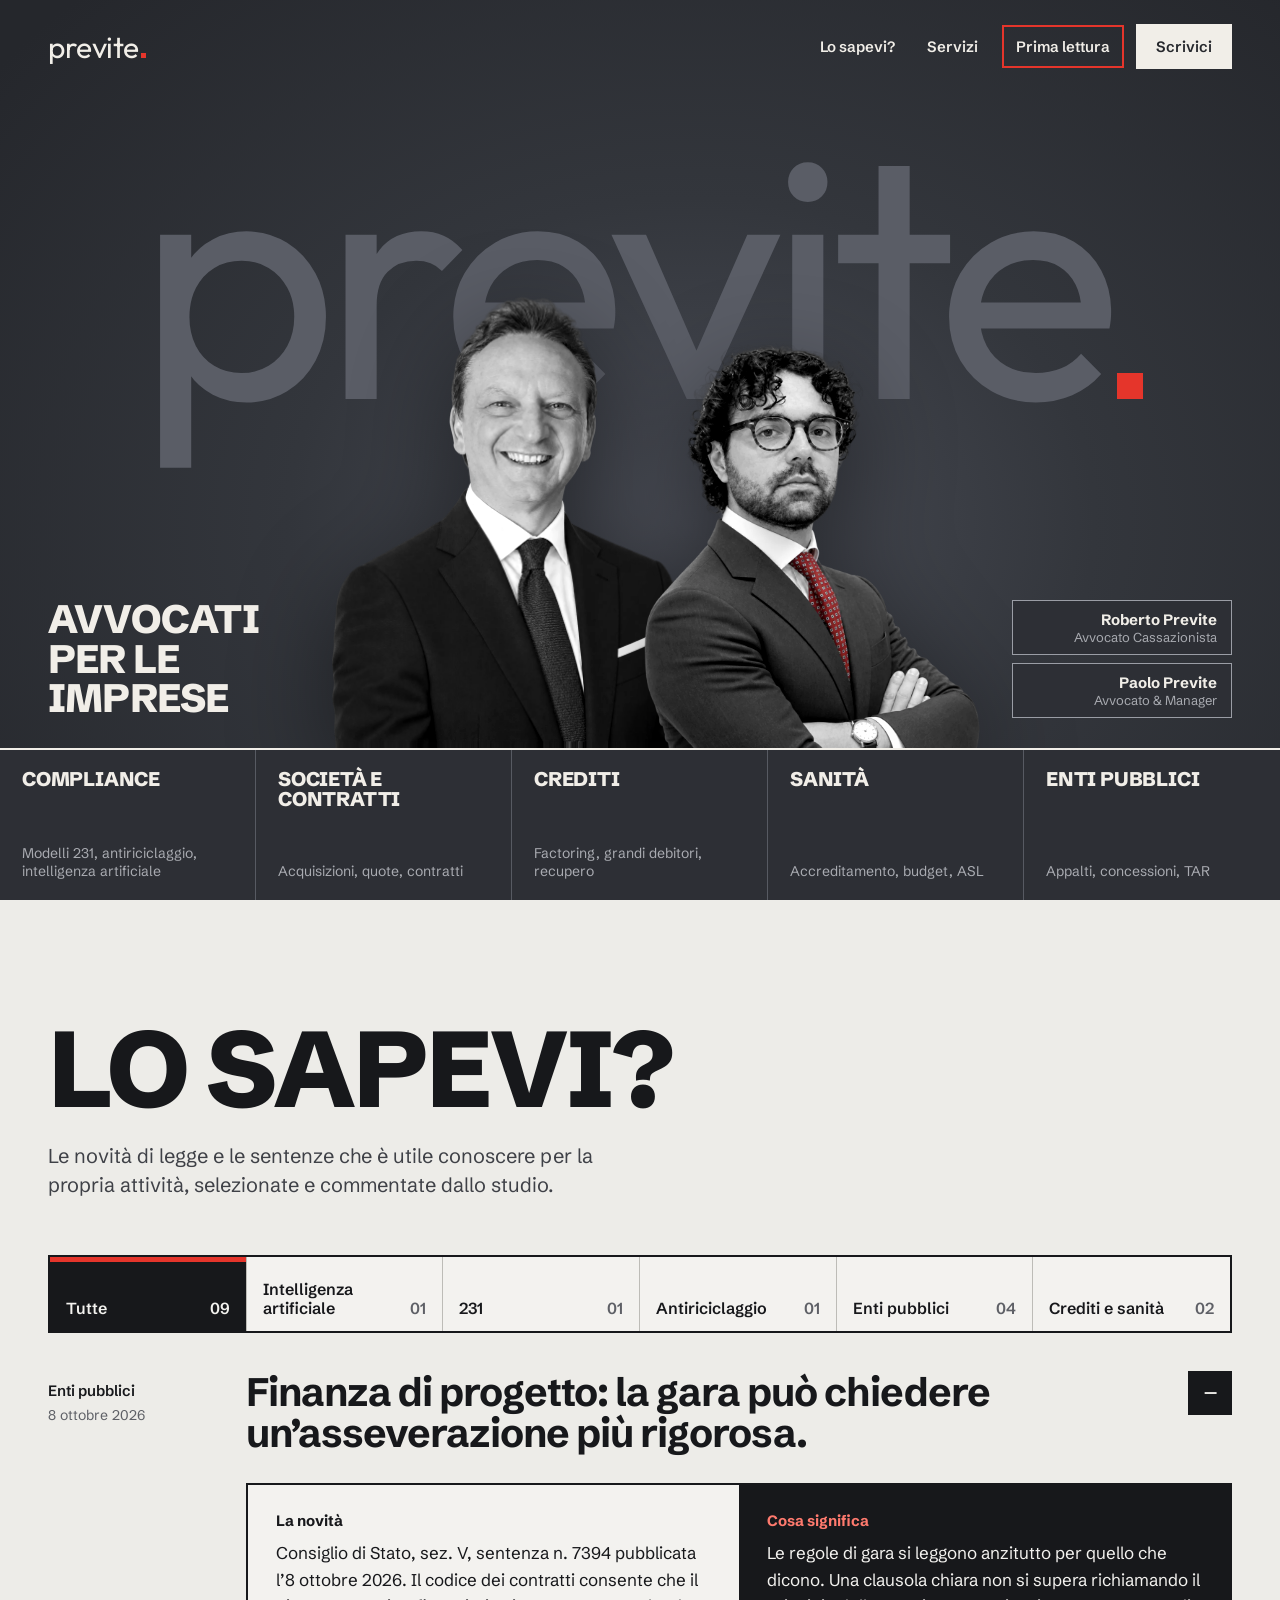
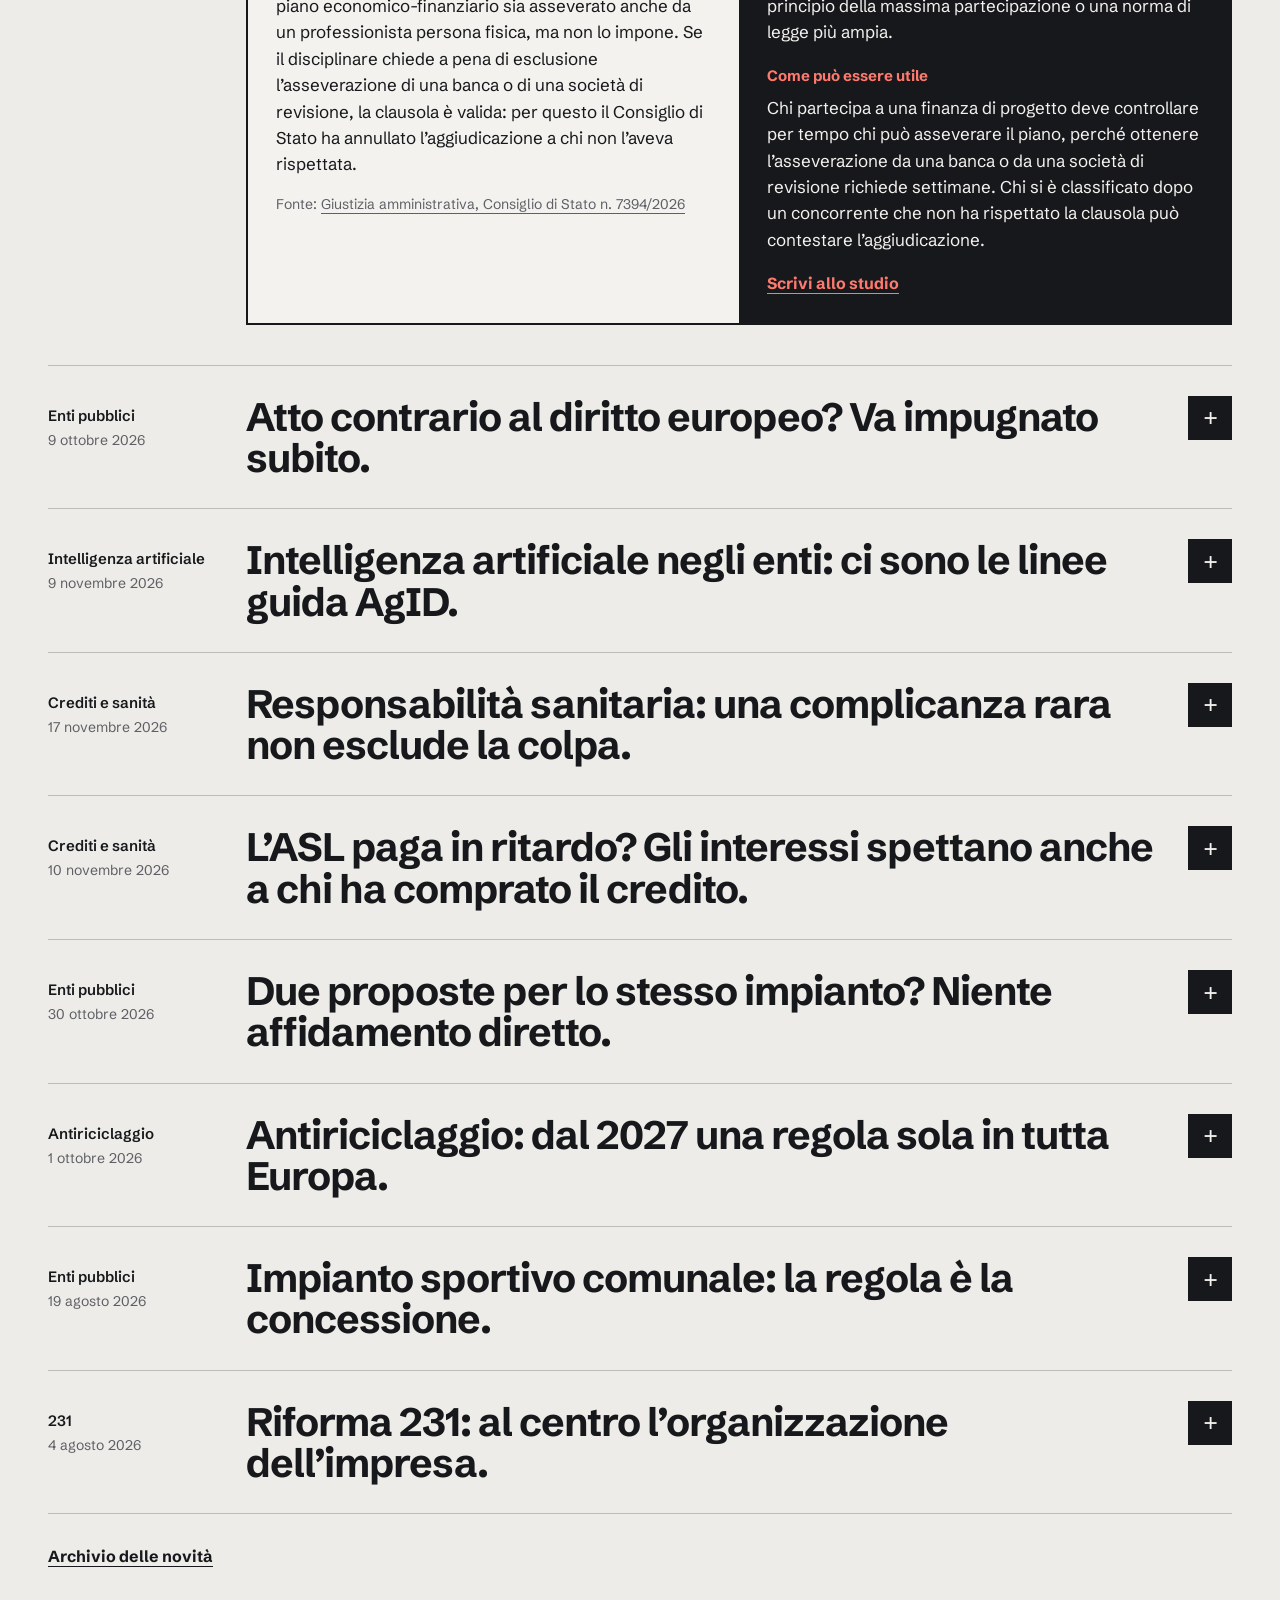
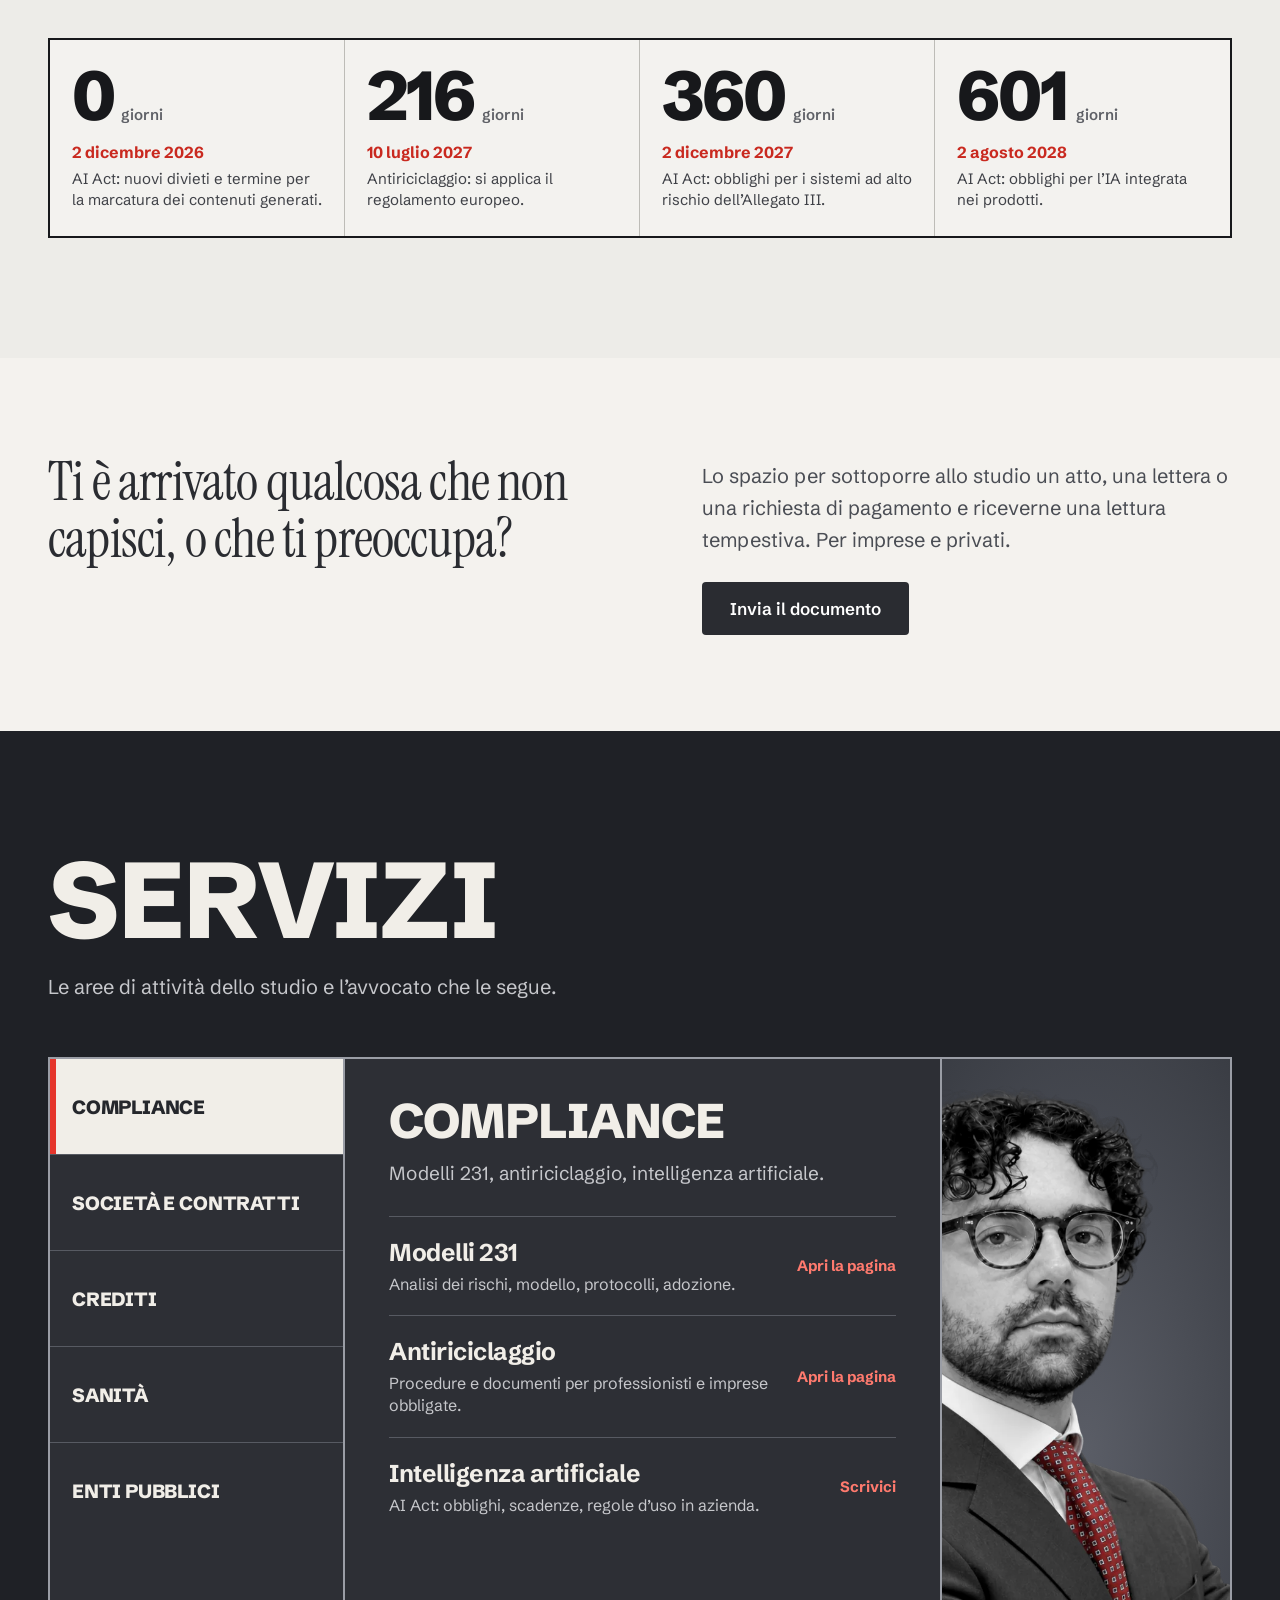
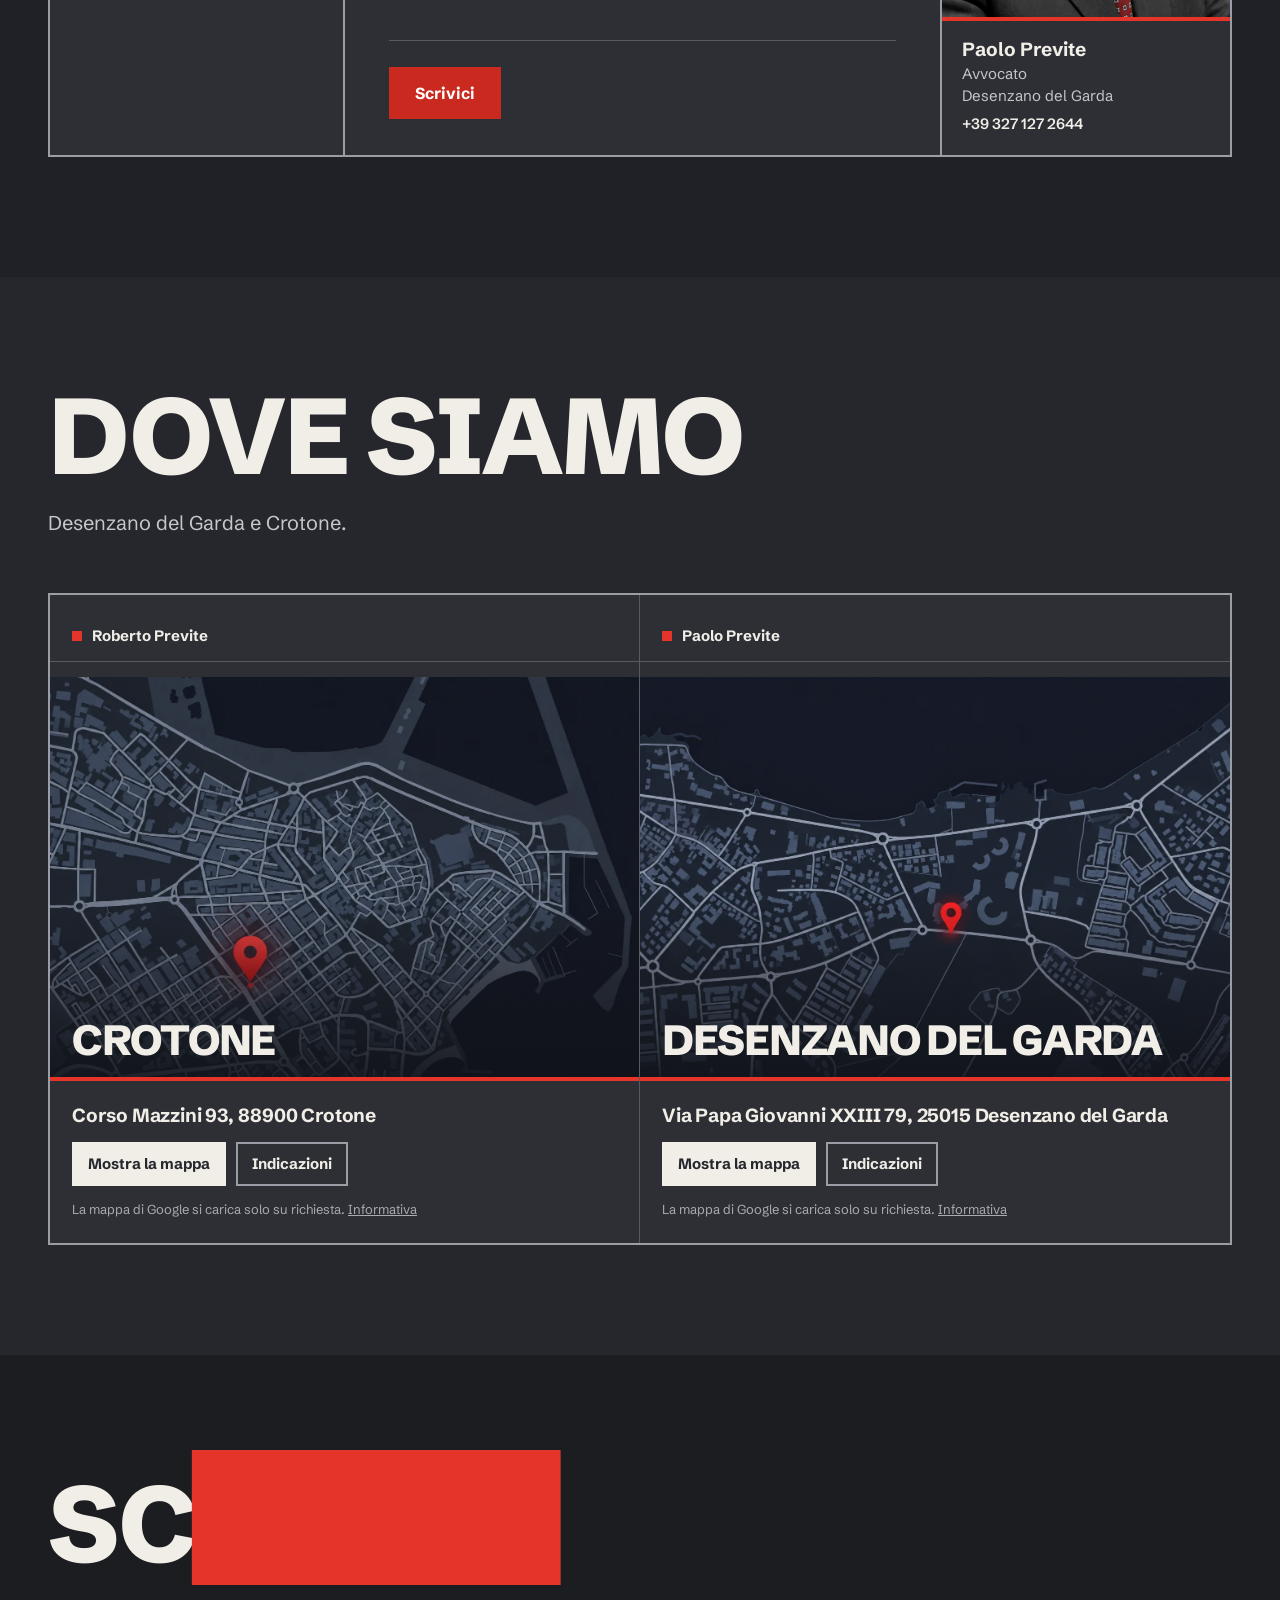
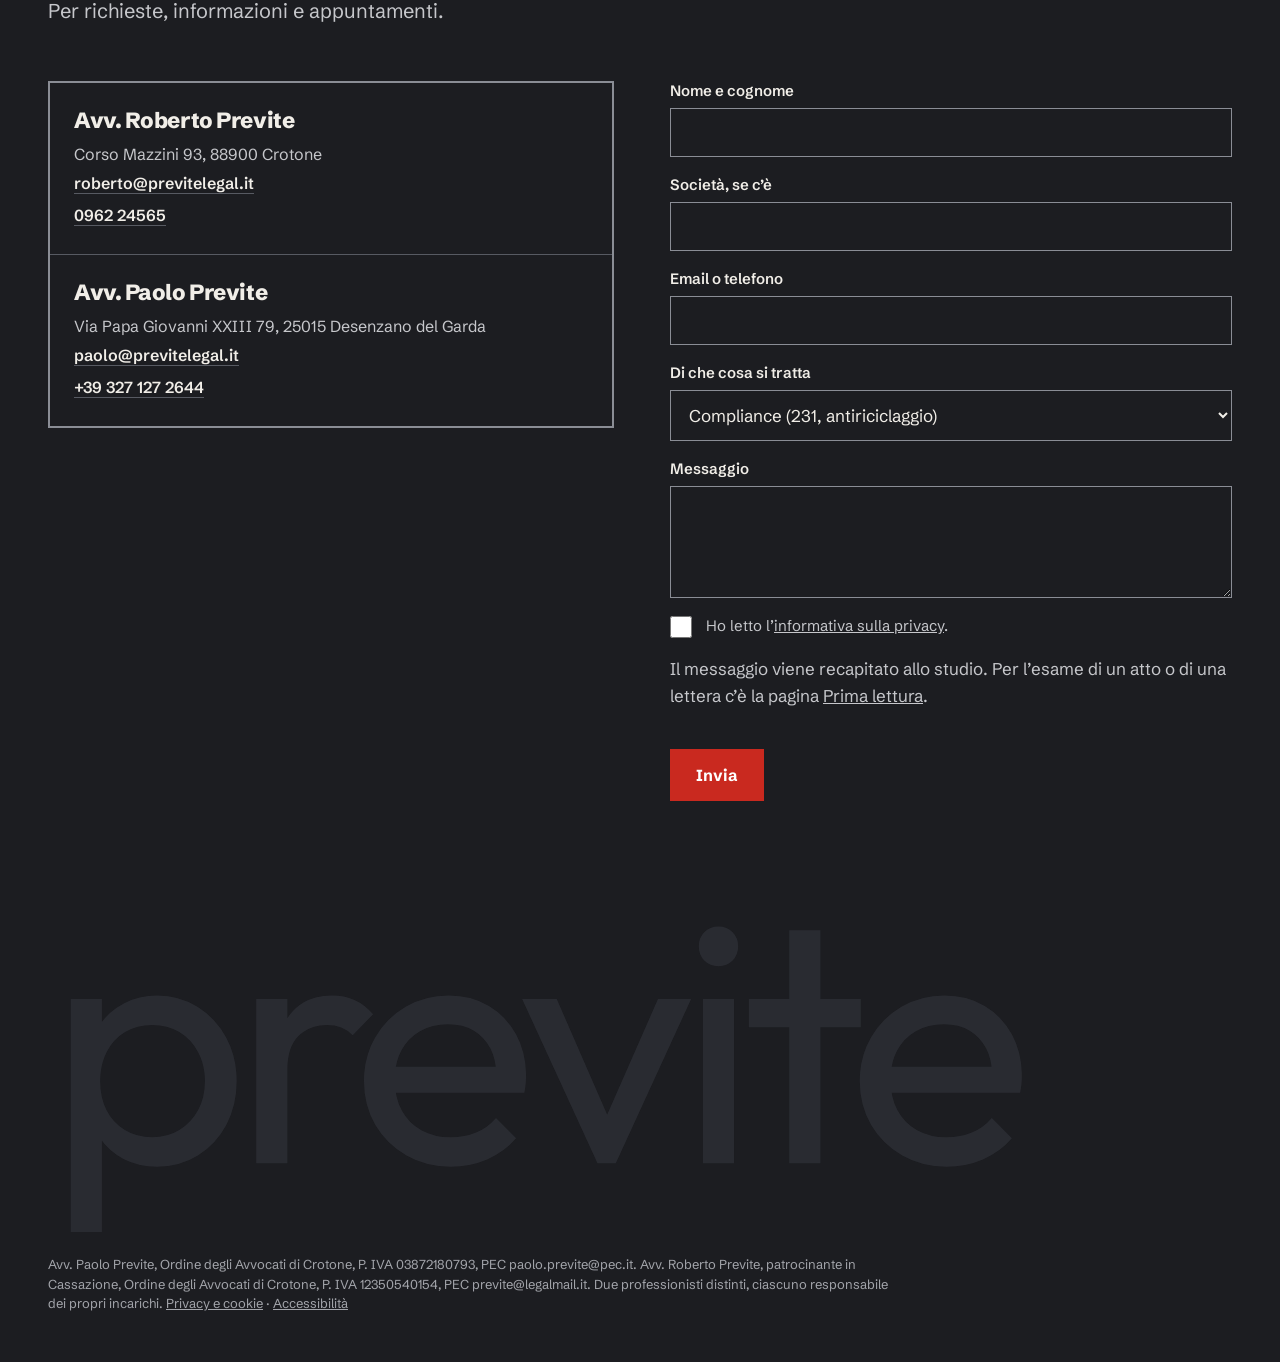
==== commit c7c9a53b: "Novità della settimana 23 novembre 2026" ====
--- a/index.html
+++ b/index.html
@@ -26,8 +26,8 @@
 
 <main>
 <section class="sec light" id="sapevi"><div class="in"><h2 class="h up">Lo sapevi?</h2><p class="lead">Le novità di legge e le sentenze che è utile conoscere per la propria attività, selezionate e commentate dallo studio.</p>
-<div class="tabs" role="group" aria-label="Filtra per argomento"><button type="button" class="tab on" aria-pressed="true" data-f="all"><span>Tutte</span><i>08</i></button><button type="button" class="tab" aria-pressed="false" data-f="r231"><span>231</span><i>02</i></button><button type="button" class="tab" aria-pressed="false" data-f="aml"><span>Antiriciclaggio</span><i>01</i></button><button type="button" class="tab" aria-pressed="false" data-f="amm"><span>Enti pubblici</span><i>04</i></button><button type="button" class="tab" aria-pressed="false" data-f="cred"><span>Crediti e sanità</span><i>01</i></button></div>
-<div style="margin-top:8px"><div class="n" data-tag="amm"><button type="button" class="nb" aria-controls="nx0" aria-expanded="true"><span class="meta"><span>Enti pubblici</span><span>2 novembre 2026</span></span><span class="t">Trasparenza negli appalti: le nuove regole ANAC sono in consultazione.</span><span class="pm" aria-hidden="true">−</span></button><div class="nx" id="nx0"><div><h3>La novità</h3><p>Il 2 novembre 2026 l’ANAC ha messo in consultazione lo schema di una nuova delibera sugli obblighi di pubblicazione dei contratti pubblici, previsti dall’art. 28, comma 4, del d.lgs. 36/2023. Sostituirà la delibera n. 264/2023. Le osservazioni si inviano solo con il questionario online, entro le 23:59 del 2 dicembre 2026.</p><p class="src">Fonte: <a href="https://www.anticorruzione.it/-/news.2.11.2026.consultazione.obblighi.pubblicazione" target="_blank" rel="noopener">ANAC, comunicato del 2 novembre 2026<span class="vh"> (si apre in una nuova scheda)</span></a></p></div><div class="cm"><h3>Cosa significa</h3><p>Cambiano l’elenco degli atti da pubblicare in “Amministrazione trasparente”, il ruolo delle piattaforme digitali di approvvigionamento, la comunicazione all’ANAC di modifiche e varianti e le responsabilità di chi non pubblica. Riguarda stazioni appaltanti ed enti concedenti.</p><h3>Come può essere utile</h3><p>Un ente può segnalare all’ANAC le difficoltà pratiche prima che le regole diventino definitive. Per le imprese gli atti pubblicati sono il primo strumento per controllare come è stata gestita una gara.</p><a class="lk" href="#scrivici">Scrivi allo studio</a></div></div></div><div class="n" data-tag="amm"><button type="button" class="nb" aria-controls="nx1" aria-expanded="false"><span class="meta"><span>Enti pubblici</span><span>14 ottobre 2026</span></span><span class="t">Società mista per i rifiuti: senza gara non si affida la raccolta.</span><span class="pm" aria-hidden="true">+</span></button><div class="nx" id="nx1" hidden><div><h3>La novità</h3><p>TAR Lombardia, Brescia, sentenza n. 1364 pubblicata il 14 ottobre 2026. Alcuni Comuni avevano scelto il socio privato di una società mista solo per trattamento e smaltimento dei rifiuti, circa 59 milioni di euro. Poi le avevano affidato senza gara anche raccolta, trasporto e spazzamento, per circa 335 milioni. Il TAR ha accolto il ricorso e annullato gli atti.</p><p class="src">Fonte: <a href="https://mdp.giustizia-amministrativa.it/visualizza/?nodeRef=&schema=tar_bs&nrg=202600171&nomeFile=202601364_01.pdf&subDir=Provvedimenti" target="_blank" rel="noopener">Giustizia amministrativa, TAR Brescia n. 1364/2026<span class="vh"> (si apre in una nuova scheda)</span></a></p></div><div class="cm"><h3>Cosa significa</h3><p>La società mista evita una seconda gara solo se il socio privato è stato scelto proprio per i servizi che la società svolgerà. Se la gara copre una parte minore e il resto viene affidato direttamente, è un affidamento senza gara.</p><h3>Come può essere utile</h3><p>Per un Comune o una società partecipata conviene verificare che l’oggetto della gara per il socio corrisponda ai servizi affidati. Un operatore escluso può contestare gli affidamenti che non hanno avuto un vero confronto.</p><a class="lk" href="#scrivici">Scrivi allo studio</a></div></div></div><div class="n" data-tag="r231"><button type="button" class="nb" aria-controls="nx2" aria-expanded="false"><span class="meta"><span>231</span><span>30 settembre 2026</span></span><span class="t">Intelligenza artificiale: due nuovi reati per cui risponde l’impresa.</span><span class="pm" aria-hidden="true">+</span></button><div class="nx" id="nx2" hidden><div><h3>La novità</h3><p>Il d.lgs. 9 settembre 2026, n. 160, in vigore dal 30 settembre 2026, ha aggiunto al d.lgs. 231/2001 l’art. 25-vicies. L’impresa risponde se, nel suo interesse o a suo vantaggio, si omettono le misure di sicurezza o di sorveglianza umana sui sistemi di intelligenza artificiale ad alto rischio, o si alterano quei sistemi. Risponde anche per la diffusione illecita di contenuti generati o alterati con l’intelligenza artificiale. Oltre alle sanzioni in denaro sono previste quelle interdittive, come il divieto di contrattare con la pubblica amministrazione.</p><p class="src">Fonte: <a href="https://www.gazzettaufficiale.it/eli/id/2026/09/15/26G00179/sg" target="_blank" rel="noopener">Gazzetta Ufficiale, d.lgs. 160/2026<span class="vh"> (si apre in una nuova scheda)</span></a></p></div><div class="cm"><h3>Cosa significa</h3><p>L’uso dell’intelligenza artificiale entra tra i rischi che il MOGC deve considerare. Le sanzioni arrivano fino a mille quote, e le misure interdittive possono fermare parte dell’attività.</p><h3>Come può essere utile</h3><p>Chi ha un MOGC dovrebbe censire i sistemi di intelligenza artificiale usati in azienda, capire se qualcuno è ad alto rischio e prevedere chi li sorveglia. È anche il momento di aggiornare la formazione e i controlli dell’organismo di vigilanza.</p><a class="lk" href="#scrivici">Scrivi allo studio</a></div></div></div><div class="n" data-tag="cred"><button type="button" class="nb" aria-controls="nx3" aria-expanded="false"><span class="meta"><span>Crediti e sanità</span><span>10 novembre 2026</span></span><span class="t">L’ASL paga in ritardo? Gli interessi spettano anche a chi ha comprato il credito.</span><span class="pm" aria-hidden="true">+</span></button><div class="nx" id="nx3" hidden><div><h3>La novità</h3><p>Cassazione, ordinanza n. 25393 del 16 settembre 2025: la disciplina degli interessi del d.lgs. 231/2002 si applica anche al factoring. Con l’ordinanza n. 28857 del 10 novembre 2026 la Corte ha affermato che, tra imprese e pubbliche amministrazioni, quegli interessi decorrono in automatico dal giorno dopo la scadenza della fattura, senza messa in mora.</p><p class="src">Fonte: <a href="https://www.italiaoggi.it/diritto-e-fisco/diritto-e-impresa/transazioni-imprese-pa-interessi-moratori-dal-giorno-dopo-la-scadenza-della-fattura-dtvkobkr" target="_blank" rel="noopener">ItaliaOggi, Cass. ord. n. 28857/2026<span class="vh"> (si apre in una nuova scheda)</span></a></p></div><div class="cm"><h3>Cosa significa</h3><p>Chi acquista crediti verso la sanità pubblica acquista anche il diritto agli interessi per il ritardo, nella misura prevista per le transazioni commerciali.</p><h3>Come può essere utile</h3><p>Sui portafogli più ampi conviene chiedere gli interessi fin dall’inizio e calcolarli fattura per fattura. In una trattativa con l’ASL hanno spesso un peso rilevante.</p><a class="lk" href="#scrivici">Scrivi allo studio</a></div></div></div><div class="n" data-tag="amm"><button type="button" class="nb" aria-controls="nx4" aria-expanded="false"><span class="meta"><span>Enti pubblici</span><span>30 ottobre 2026</span></span><span class="t">Due proposte per lo stesso impianto? Niente affidamento diretto.</span><span class="pm" aria-hidden="true">+</span></button><div class="nx" id="nx4" hidden><div><h3>La novità</h3><p>TAR Toscana, sentenza n. 2083 del 30 ottobre 2026. L’affidamento diretto previsto dall’art. 5 del d.lgs. 38/2021 presuppone una sola proposta. Se ne arrivano diverse, il Comune deve confrontarle con una procedura competitiva.</p><p class="src">Fonte: <a href="https://www.sentenzeappalti.it/2026/10/30/affidamento-diretto-impianti-sportivi-art-5-d-lgs-38-2021-solo-unica-proposta-procedura-competitiva-art-187-d-lgs-36-2023/" target="_blank" rel="noopener">Sentenzeappalti.it, 30 ottobre 2026<span class="vh"> (si apre in una nuova scheda)</span></a></p></div><div class="cm"><h3>Cosa significa</h3><p>Il Comune può affidare un impianto senza gara soltanto quando ha ricevuto una sola proposta. Se le proposte sono due, deve metterle a confronto.</p><h3>Come può essere utile</h3><p>Se sei interessato a un impianto, conviene depositare la proposta per iscritto e chiederne il protocollo. Se l’impianto è già stato affidato, i termini per impugnare sono brevi.</p><a class="lk" href="#scrivici">Scrivi allo studio</a></div></div></div><div class="n" data-tag="aml"><button type="button" class="nb" aria-controls="nx5" aria-expanded="false"><span class="meta"><span>Antiriciclaggio</span><span>1 ottobre 2026</span></span><span class="t">Antiriciclaggio: dal 2027 una regola sola in tutta Europa.</span><span class="pm" aria-hidden="true">+</span></button><div class="nx" id="nx5" hidden><div><h3>La novità</h3><p>L’AMLA ha trasmesso alla Commissione europea tre progetti di standard tecnici che integrano il Regolamento (UE) 2024/1624: adeguata verifica, operazioni occasionali, regole di gruppo. Non sono ancora in vigore: li deve adottare la Commissione. Il regolamento si applica dal 10 luglio 2027 e vale direttamente in tutti gli Stati, senza recepimento. Tra le novità, il limite di 10.000 euro ai pagamenti in contanti.</p><p class="src">Fonte: <a href="https://www.legance.it/pubblicazioni/i-tre-nuovi-rts-amla-su-adeguata-verifica-della-clientela-operazioni-occasionali-e-requisiti-di-gruppo-cosa-cambia-per-i-soggetti-obbligati/" target="_blank" rel="noopener">Legance, I tre nuovi RTS AMLA<span class="vh"> (si apre in una nuova scheda)</span></a></p></div><div class="cm"><h3>Cosa significa</h3><p>Da luglio 2027 le regole antiriciclaggio saranno le stesse in tutta Europa e si applicheranno senza una legge italiana di recepimento. Le procedure scritte sulla normativa attuale andranno aggiornate.</p><h3>Come può essere utile</h3><p>Conviene impostare fin d’ora l’adeguata verifica e la valutazione del rischio sullo schema europeo. Nel 2027 basterà un aggiornamento.</p><a class="lk" href="#scrivici">Scrivi allo studio</a></div></div></div><div class="n" data-tag="amm"><button type="button" class="nb" aria-controls="nx6" aria-expanded="false"><span class="meta"><span>Enti pubblici</span><span>19 agosto 2026</span></span><span class="t">Impianto sportivo comunale: la regola è la concessione.</span><span class="pm" aria-hidden="true">+</span></button><div class="nx" id="nx6" hidden><div><h3>La novità</h3><p>TAR Veneto, sentenza n. 1712 del 19 agosto 2026. La gestione di un impianto sportivo comunale è un servizio pubblico e di norma si affida in concessione. Il Comune può scegliere l’appalto, ma deve motivarlo, e la decisione spetta al consiglio comunale.</p><p class="src">Fonte: <a href="https://ntplusediliziaeterritorio.ilsole24ore.com/art/gestione-impianti-sportivi-sempre-meglio-concessione-che-l-appalto-servizi-AJHlUSr" target="_blank" rel="noopener">NT+ Enti Locali & Edilizia, Il Sole 24 Ore<span class="vh"> (si apre in una nuova scheda)</span></a></p></div><div class="cm"><h3>Cosa significa</h3><p>Per gli impianti sportivi comunali la concessione è la via ordinaria. Se il Comune sceglie l’appalto deve motivarlo, e la decisione spetta al consiglio comunale.</p><h3>Come può essere utile</h3><p>Prima di partecipare è utile verificare quale organo ha scelto la formula e con quale motivazione, perché da lì dipende la tenuta dell’affidamento.</p><a class="lk" href="#scrivici">Scrivi allo studio</a></div></div></div><div class="n" data-tag="r231"><button type="button" class="nb" aria-controls="nx7" aria-expanded="false"><span class="meta"><span>231</span><span>4 agosto 2026</span></span><span class="t">Riforma 231: al centro l’organizzazione dell’impresa.</span><span class="pm" aria-hidden="true">+</span></button><div class="nx" id="nx7" hidden><div><h3>La novità</h3><p>Il 4 agosto 2026 il Consiglio dei Ministri ha approvato il disegno di legge che rivede il d.lgs. 231/2001. Il criterio per attribuire la responsabilità all’ente diventa la colpa di organizzazione. Cade la distinzione tra vertici e sottoposti. Il testo definisce contenuto e revisione del modello e mantiene la confisca del profitto. Ora deve passare dal Parlamento.</p><p class="src">Fonte: <a href="https://www.dirittobancario.it/art/responsabilita-231-il-governo-approva-lo-schema-di-riforma/" target="_blank" rel="noopener">Diritto Bancario, 5 agosto 2026<span class="vh"> (si apre in una nuova scheda)</span></a></p></div><div class="cm"><h3>Cosa significa</h3><p>Se la riforma sarà approvata, si guarderà a come l’impresa è organizzata per prevenire i reati. Un modello aggiornato e applicato nel lavoro di ogni giorno avrà ancora più peso.</p><h3>Come può essere utile</h3><p>Non occorre attendere la legge: un modello aggiornato e documentato è utile già oggi. Il testo indica anche i criteri con cui il giudice ne valuterà l’idoneità.</p><a class="lk" href="#scrivici">Scrivi allo studio</a></div></div></div></div>
+<div class="tabs" role="group" aria-label="Filtra per argomento"><button type="button" class="tab on" aria-pressed="true" data-f="all"><span>Tutte</span><i>09</i></button><button type="button" class="tab" aria-pressed="false" data-f="ia"><span>Intelligenza artificiale</span><i>01</i></button><button type="button" class="tab" aria-pressed="false" data-f="r231"><span>231</span><i>01</i></button><button type="button" class="tab" aria-pressed="false" data-f="aml"><span>Antiriciclaggio</span><i>01</i></button><button type="button" class="tab" aria-pressed="false" data-f="amm"><span>Enti pubblici</span><i>04</i></button><button type="button" class="tab" aria-pressed="false" data-f="cred"><span>Crediti e sanità</span><i>02</i></button></div>
+<div style="margin-top:8px"><div class="n" data-tag="amm"><button type="button" class="nb" aria-controls="nx0" aria-expanded="true"><span class="meta"><span>Enti pubblici</span><span>8 ottobre 2026</span></span><span class="t">Finanza di progetto: la gara può chiedere un’asseverazione più rigorosa.</span><span class="pm" aria-hidden="true">−</span></button><div class="nx" id="nx0"><div><h3>La novità</h3><p>Consiglio di Stato, sez. V, sentenza n. 7394 pubblicata l’8 ottobre 2026. Il codice dei contratti consente che il piano economico-finanziario sia asseverato anche da un professionista persona fisica, ma non lo impone. Se il disciplinare chiede a pena di esclusione l’asseverazione di una banca o di una società di revisione, la clausola è valida: per questo il Consiglio di Stato ha annullato l’aggiudicazione a chi non l’aveva rispettata.</p><p class="src">Fonte: <a href="https://mdp.giustizia-amministrativa.it/visualizza/?nodeRef=&schema=cds&nrg=202606310&nomeFile=202607394_11.pdf&subDir=Provvedimenti" target="_blank" rel="noopener">Giustizia amministrativa, Consiglio di Stato n. 7394/2026<span class="vh"> (si apre in una nuova scheda)</span></a></p></div><div class="cm"><h3>Cosa significa</h3><p>Le regole di gara si leggono anzitutto per quello che dicono. Una clausola chiara non si supera richiamando il principio della massima partecipazione o una norma di legge più ampia.</p><h3>Come può essere utile</h3><p>Chi partecipa a una finanza di progetto deve controllare per tempo chi può asseverare il piano, perché ottenere l’asseverazione da una banca o da una società di revisione richiede settimane. Chi si è classificato dopo un concorrente che non ha rispettato la clausola può contestare l’aggiudicazione.</p><a class="lk" href="#scrivici">Scrivi allo studio</a></div></div></div><div class="n" data-tag="amm"><button type="button" class="nb" aria-controls="nx1" aria-expanded="false"><span class="meta"><span>Enti pubblici</span><span>9 ottobre 2026</span></span><span class="t">Atto contrario al diritto europeo? Va impugnato subito.</span><span class="pm" aria-hidden="true">+</span></button><div class="nx" id="nx1" hidden><div><h3>La novità</h3><p>Consiglio di Stato, sez. VI, sentenza n. 7441 pubblicata il 9 ottobre 2026. Un provvedimento che viola il diritto dell’Unione europea non è nullo ma annullabile: va impugnato davanti al giudice amministrativo entro sessanta giorni. Se l’atto di partenza, come una cartella, non è stato impugnato, i suoi vizi non si possono più far valere contro l’intimazione di pagamento che arriva dopo.</p><p class="src">Fonte: <a href="https://mdp.giustizia-amministrativa.it/visualizza/?nodeRef=&schema=cds&nrg=202402518&nomeFile=202607441_11.html&subDir=Provvedimenti" target="_blank" rel="noopener">Giustizia amministrativa, Consiglio di Stato n. 7441/2026<span class="vh"> (si apre in una nuova scheda)</span></a></p></div><div class="cm"><h3>Cosa significa</h3><p>Una sentenza europea arrivata dopo non riapre i provvedimenti ormai definitivi. La nullità c’è solo quando è la norma che attribuisce il potere all’amministrazione a essere incompatibile con il diritto europeo.</p><h3>Come può essere utile</h3><p>Quando un’impresa riceve un provvedimento che ritiene contrario a regole europee conviene esaminarlo subito, senza attendere la riscossione. Scaduti i sessanta giorni, di regola resta solo la richiesta all’amministrazione di riesaminare l’atto.</p><a class="lk" href="#scrivici">Scrivi allo studio</a></div></div></div><div class="n" data-tag="ia"><button type="button" class="nb" aria-controls="nx2" aria-expanded="false"><span class="meta"><span>Intelligenza artificiale</span><span>9 novembre 2026</span></span><span class="t">Intelligenza artificiale negli enti: ci sono le linee guida AgID.</span><span class="pm" aria-hidden="true">+</span></button><div class="nx" id="nx2" hidden><div><h3>La novità</h3><p>Con la determinazione n. 169 del 9 novembre 2026 l’AgID ha adottato le Linee guida per l’adozione dell’intelligenza artificiale nella pubblica amministrazione. Chiedono di classificare i sistemi secondo i livelli di rischio dell’AI Act, di garantire trasparenza e sorveglianza umana, di curare qualità dei dati e sicurezza informatica e di adottare un codice etico.</p><p class="src">Fonte: <a href="https://www.agid.gov.it/it/notizie/agid-pubblica-le-linee-guida-ladozione-di-ia-nella-pubblica-amministrazione" target="_blank" rel="noopener">AgID, determinazione n. 169/2026<span class="vh"> (si apre in una nuova scheda)</span></a></p></div><div class="cm"><h3>Cosa significa</h3><p>Le linee guida si applicano ai soggetti del Codice dell’amministrazione digitale: pubbliche amministrazioni, gestori di servizi pubblici e società a controllo pubblico. Chi usa strumenti di intelligenza artificiale deve farlo con regole scritte, controlli e responsabilità definite.</p><h3>Come può essere utile</h3><p>Per un Comune o una società partecipata il primo passo è censire gli strumenti già in uso e decidere chi li governa. Le imprese che forniscono software agli enti possono aspettarsi richieste su trasparenza e documentazione.</p><a class="lk" href="#scrivici">Scrivi allo studio</a></div></div></div><div class="n" data-tag="cred"><button type="button" class="nb" aria-controls="nx3" aria-expanded="false"><span class="meta"><span>Crediti e sanità</span><span>17 novembre 2026</span></span><span class="t">Responsabilità sanitaria: una complicanza rara non esclude la colpa.</span><span class="pm" aria-hidden="true">+</span></button><div class="nx" id="nx3" hidden><div><h3>La novità</h3><p>Cassazione, sez. III, ordinanza n. 29432 depositata il 17 novembre 2026. Il limite di responsabilità per i problemi tecnici di speciale difficoltà (art. 2236 c.c.) riguarda solo l’imperizia, non la negligenza o l’imprudenza. La rarità di una complicanza non la rende imprevedibile: conta se, con i fattori di rischio e i sintomi presenti, l’evento si poteva prevedere ed evitare. Il ricorso dell’azienda sanitaria è stato dichiarato inammissibile.</p><p class="src">Fonte: <a href="https://www.italgiure.giustizia.it/sncass/" target="_blank" rel="noopener">Cassazione, SentenzeWeb, ord. n. 29432/2026<span class="vh"> (si apre in una nuova scheda)</span></a></p></div><div class="cm"><h3>Cosa significa</h3><p>Per una struttura sanitaria la difesa fondata sulla rarità dell’evento ha poco spazio se ci sono state omissioni nella visita, negli esami o nell’osservazione del paziente. Una cartella clinica incompleta può essere usata dal giudice per ritenere provato il nesso tra condotta e danno.</p><h3>Come può essere utile</h3><p>Per una struttura conviene verificare come vengono documentati accessi, esami e dimissioni. Per chi ha subito un danno, la copia completa della cartella clinica è il primo documento da chiedere.</p><a class="lk" href="#scrivici">Scrivi allo studio</a></div></div></div><div class="n" data-tag="cred"><button type="button" class="nb" aria-controls="nx4" aria-expanded="false"><span class="meta"><span>Crediti e sanità</span><span>10 novembre 2026</span></span><span class="t">L’ASL paga in ritardo? Gli interessi spettano anche a chi ha comprato il credito.</span><span class="pm" aria-hidden="true">+</span></button><div class="nx" id="nx4" hidden><div><h3>La novità</h3><p>Cassazione, ordinanza n. 25393 del 16 settembre 2025: la disciplina degli interessi del d.lgs. 231/2002 si applica anche al factoring. Con l’ordinanza n. 28857 del 10 novembre 2026 la Corte ha affermato che, tra imprese e pubbliche amministrazioni, quegli interessi decorrono in automatico dal giorno dopo la scadenza della fattura, senza messa in mora.</p><p class="src">Fonte: <a href="https://www.italiaoggi.it/diritto-e-fisco/diritto-e-impresa/transazioni-imprese-pa-interessi-moratori-dal-giorno-dopo-la-scadenza-della-fattura-dtvkobkr" target="_blank" rel="noopener">ItaliaOggi, Cass. ord. n. 28857/2026<span class="vh"> (si apre in una nuova scheda)</span></a></p></div><div class="cm"><h3>Cosa significa</h3><p>Chi acquista crediti verso la sanità pubblica acquista anche il diritto agli interessi per il ritardo, nella misura prevista per le transazioni commerciali.</p><h3>Come può essere utile</h3><p>Sui portafogli più ampi conviene chiedere gli interessi fin dall’inizio e calcolarli fattura per fattura. In una trattativa con l’ASL hanno spesso un peso rilevante.</p><a class="lk" href="#scrivici">Scrivi allo studio</a></div></div></div><div class="n" data-tag="amm"><button type="button" class="nb" aria-controls="nx5" aria-expanded="false"><span class="meta"><span>Enti pubblici</span><span>30 ottobre 2026</span></span><span class="t">Due proposte per lo stesso impianto? Niente affidamento diretto.</span><span class="pm" aria-hidden="true">+</span></button><div class="nx" id="nx5" hidden><div><h3>La novità</h3><p>TAR Toscana, sentenza n. 2083 del 30 ottobre 2026. L’affidamento diretto previsto dall’art. 5 del d.lgs. 38/2021 presuppone una sola proposta. Se ne arrivano diverse, il Comune deve confrontarle con una procedura competitiva.</p><p class="src">Fonte: <a href="https://www.sentenzeappalti.it/2026/10/30/affidamento-diretto-impianti-sportivi-art-5-d-lgs-38-2021-solo-unica-proposta-procedura-competitiva-art-187-d-lgs-36-2023/" target="_blank" rel="noopener">Sentenzeappalti.it, 30 ottobre 2026<span class="vh"> (si apre in una nuova scheda)</span></a></p></div><div class="cm"><h3>Cosa significa</h3><p>Il Comune può affidare un impianto senza gara soltanto quando ha ricevuto una sola proposta. Se le proposte sono due, deve metterle a confronto.</p><h3>Come può essere utile</h3><p>Se sei interessato a un impianto, conviene depositare la proposta per iscritto e chiederne il protocollo. Se l’impianto è già stato affidato, i termini per impugnare sono brevi.</p><a class="lk" href="#scrivici">Scrivi allo studio</a></div></div></div><div class="n" data-tag="aml"><button type="button" class="nb" aria-controls="nx6" aria-expanded="false"><span class="meta"><span>Antiriciclaggio</span><span>1 ottobre 2026</span></span><span class="t">Antiriciclaggio: dal 2027 una regola sola in tutta Europa.</span><span class="pm" aria-hidden="true">+</span></button><div class="nx" id="nx6" hidden><div><h3>La novità</h3><p>L’AMLA ha trasmesso alla Commissione europea tre progetti di standard tecnici che integrano il Regolamento (UE) 2024/1624: adeguata verifica, operazioni occasionali, regole di gruppo. Non sono ancora in vigore: li deve adottare la Commissione. Il regolamento si applica dal 10 luglio 2027 e vale direttamente in tutti gli Stati, senza recepimento. Tra le novità, il limite di 10.000 euro ai pagamenti in contanti.</p><p class="src">Fonte: <a href="https://www.legance.it/pubblicazioni/i-tre-nuovi-rts-amla-su-adeguata-verifica-della-clientela-operazioni-occasionali-e-requisiti-di-gruppo-cosa-cambia-per-i-soggetti-obbligati/" target="_blank" rel="noopener">Legance, I tre nuovi RTS AMLA<span class="vh"> (si apre in una nuova scheda)</span></a></p></div><div class="cm"><h3>Cosa significa</h3><p>Da luglio 2027 le regole antiriciclaggio saranno le stesse in tutta Europa e si applicheranno senza una legge italiana di recepimento. Le procedure scritte sulla normativa attuale andranno aggiornate.</p><h3>Come può essere utile</h3><p>Conviene impostare fin d’ora l’adeguata verifica e la valutazione del rischio sullo schema europeo. Nel 2027 basterà un aggiornamento.</p><a class="lk" href="#scrivici">Scrivi allo studio</a></div></div></div><div class="n" data-tag="amm"><button type="button" class="nb" aria-controls="nx7" aria-expanded="false"><span class="meta"><span>Enti pubblici</span><span>19 agosto 2026</span></span><span class="t">Impianto sportivo comunale: la regola è la concessione.</span><span class="pm" aria-hidden="true">+</span></button><div class="nx" id="nx7" hidden><div><h3>La novità</h3><p>TAR Veneto, sentenza n. 1712 del 19 agosto 2026. La gestione di un impianto sportivo comunale è un servizio pubblico e di norma si affida in concessione. Il Comune può scegliere l’appalto, ma deve motivarlo, e la decisione spetta al consiglio comunale.</p><p class="src">Fonte: <a href="https://ntplusediliziaeterritorio.ilsole24ore.com/art/gestione-impianti-sportivi-sempre-meglio-concessione-che-l-appalto-servizi-AJHlUSr" target="_blank" rel="noopener">NT+ Enti Locali & Edilizia, Il Sole 24 Ore<span class="vh"> (si apre in una nuova scheda)</span></a></p></div><div class="cm"><h3>Cosa significa</h3><p>Per gli impianti sportivi comunali la concessione è la via ordinaria. Se il Comune sceglie l’appalto deve motivarlo, e la decisione spetta al consiglio comunale.</p><h3>Come può essere utile</h3><p>Prima di partecipare è utile verificare quale organo ha scelto la formula e con quale motivazione, perché da lì dipende la tenuta dell’affidamento.</p><a class="lk" href="#scrivici">Scrivi allo studio</a></div></div></div><div class="n" data-tag="r231"><button type="button" class="nb" aria-controls="nx8" aria-expanded="false"><span class="meta"><span>231</span><span>4 agosto 2026</span></span><span class="t">Riforma 231: al centro l’organizzazione dell’impresa.</span><span class="pm" aria-hidden="true">+</span></button><div class="nx" id="nx8" hidden><div><h3>La novità</h3><p>Il 4 agosto 2026 il Consiglio dei Ministri ha approvato il disegno di legge che rivede il d.lgs. 231/2001. Il criterio per attribuire la responsabilità all’ente diventa la colpa di organizzazione. Cade la distinzione tra vertici e sottoposti. Il testo definisce contenuto e revisione del modello e mantiene la confisca del profitto. Ora deve passare dal Parlamento.</p><p class="src">Fonte: <a href="https://www.dirittobancario.it/art/responsabilita-231-il-governo-approva-lo-schema-di-riforma/" target="_blank" rel="noopener">Diritto Bancario, 5 agosto 2026<span class="vh"> (si apre in una nuova scheda)</span></a></p></div><div class="cm"><h3>Cosa significa</h3><p>Se la riforma sarà approvata, si guarderà a come l’impresa è organizzata per prevenire i reati. Un modello aggiornato e applicato nel lavoro di ogni giorno avrà ancora più peso.</p><h3>Come può essere utile</h3><p>Non occorre attendere la legge: un modello aggiornato e documentato è utile già oggi. Il testo indica anche i criteri con cui il giudice ne valuterà l’idoneità.</p><a class="lk" href="#scrivici">Scrivi allo studio</a></div></div></div></div>
 <p style="margin:32px 0 0;font-weight:700"><a href="archivio-novita.html" style="color:var(--tx);text-decoration:underline;text-underline-offset:4px">Archivio delle novità</a></p>
 <div class="cd"><div><span class="num" data-d="2026-12-2">19</span><span class="u">giorni</span><span class="d">2 dicembre 2026</span><span class="w">AI Act: nuovi divieti e termine per la marcatura dei contenuti generati.</span></div><div><span class="num" data-d="2027-7-10">239</span><span class="u">giorni</span><span class="d">10 luglio 2027</span><span class="w">Antiriciclaggio: si applica il regolamento europeo.</span></div><div><span class="num" data-d="2027-12-2">384</span><span class="u">giorni</span><span class="d">2 dicembre 2027</span><span class="w">AI Act: obblighi per i sistemi ad alto rischio dell’Allegato III.</span></div><div><span class="num" data-d="2028-8-2">628</span><span class="u">giorni</span><span class="d">2 agosto 2028</span><span class="w">AI Act: obblighi per l’IA integrata nei prodotti.</span></div></div>
 </div></section>
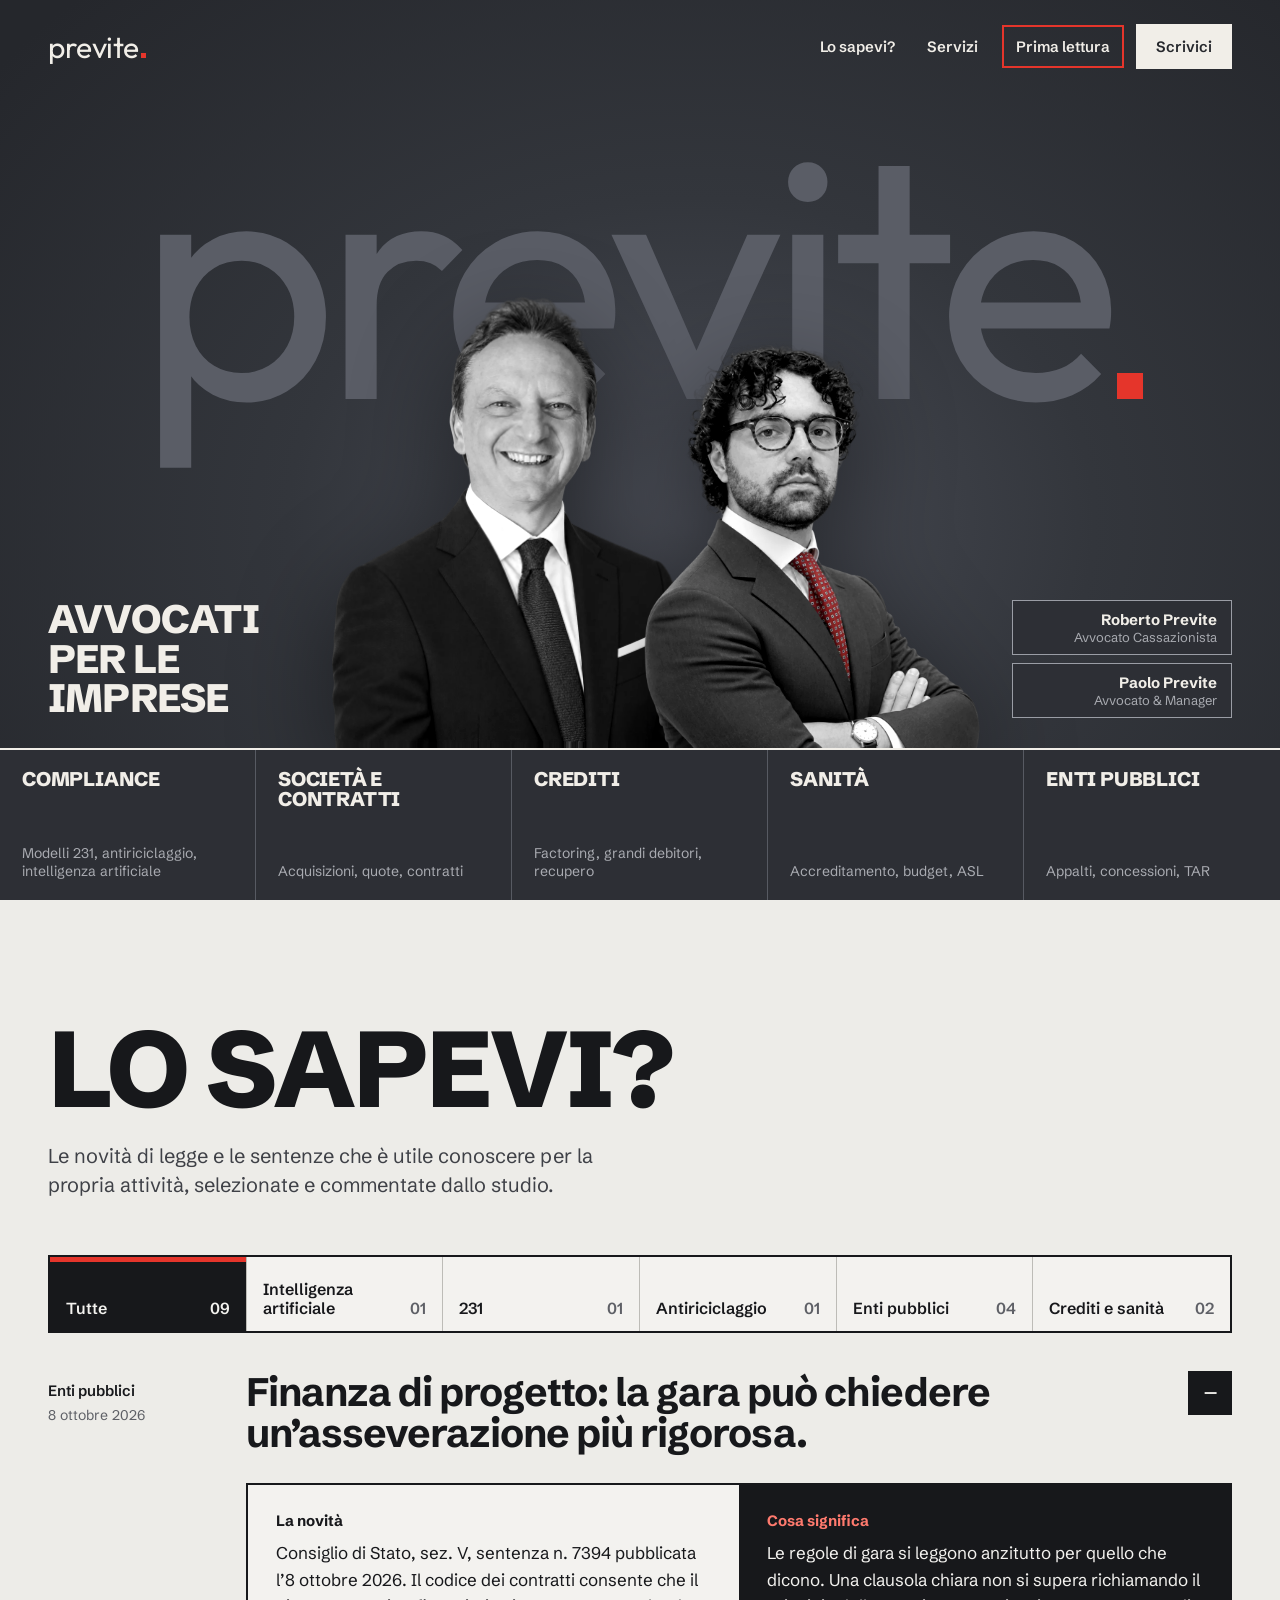
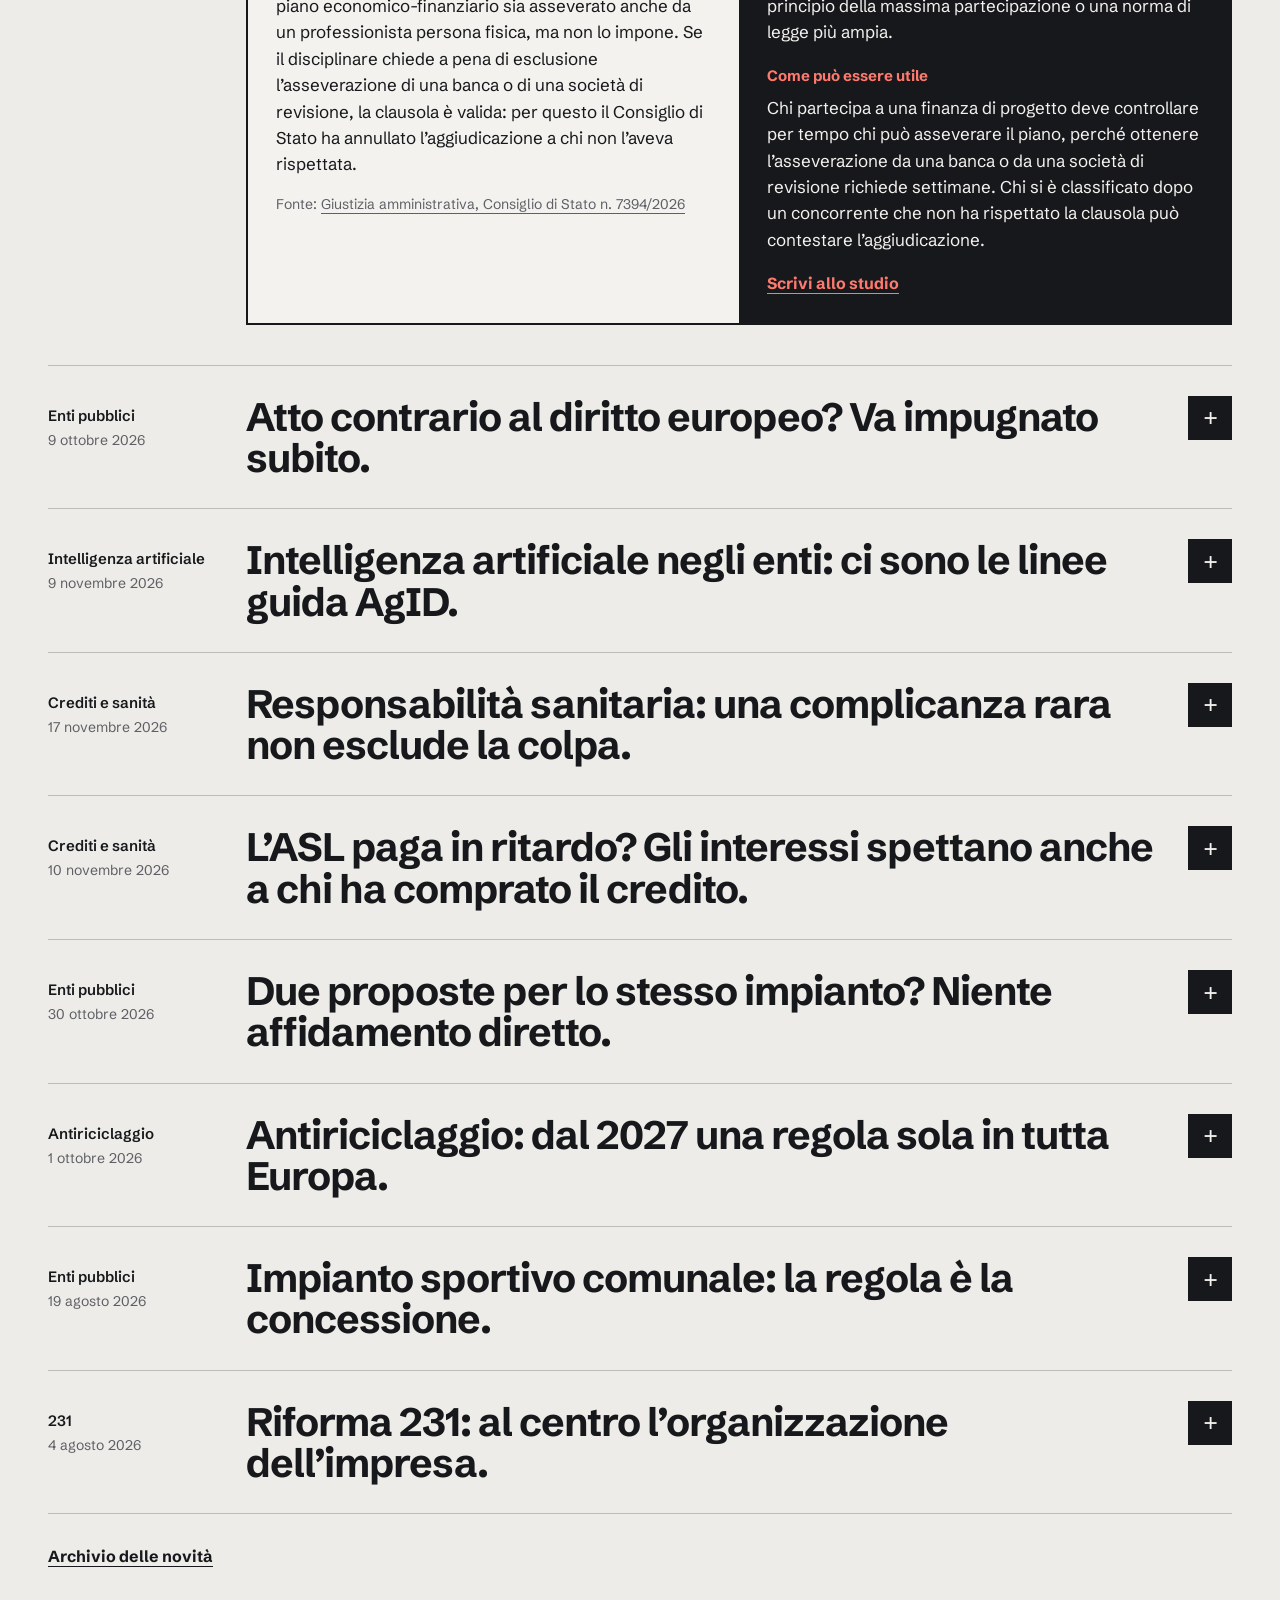
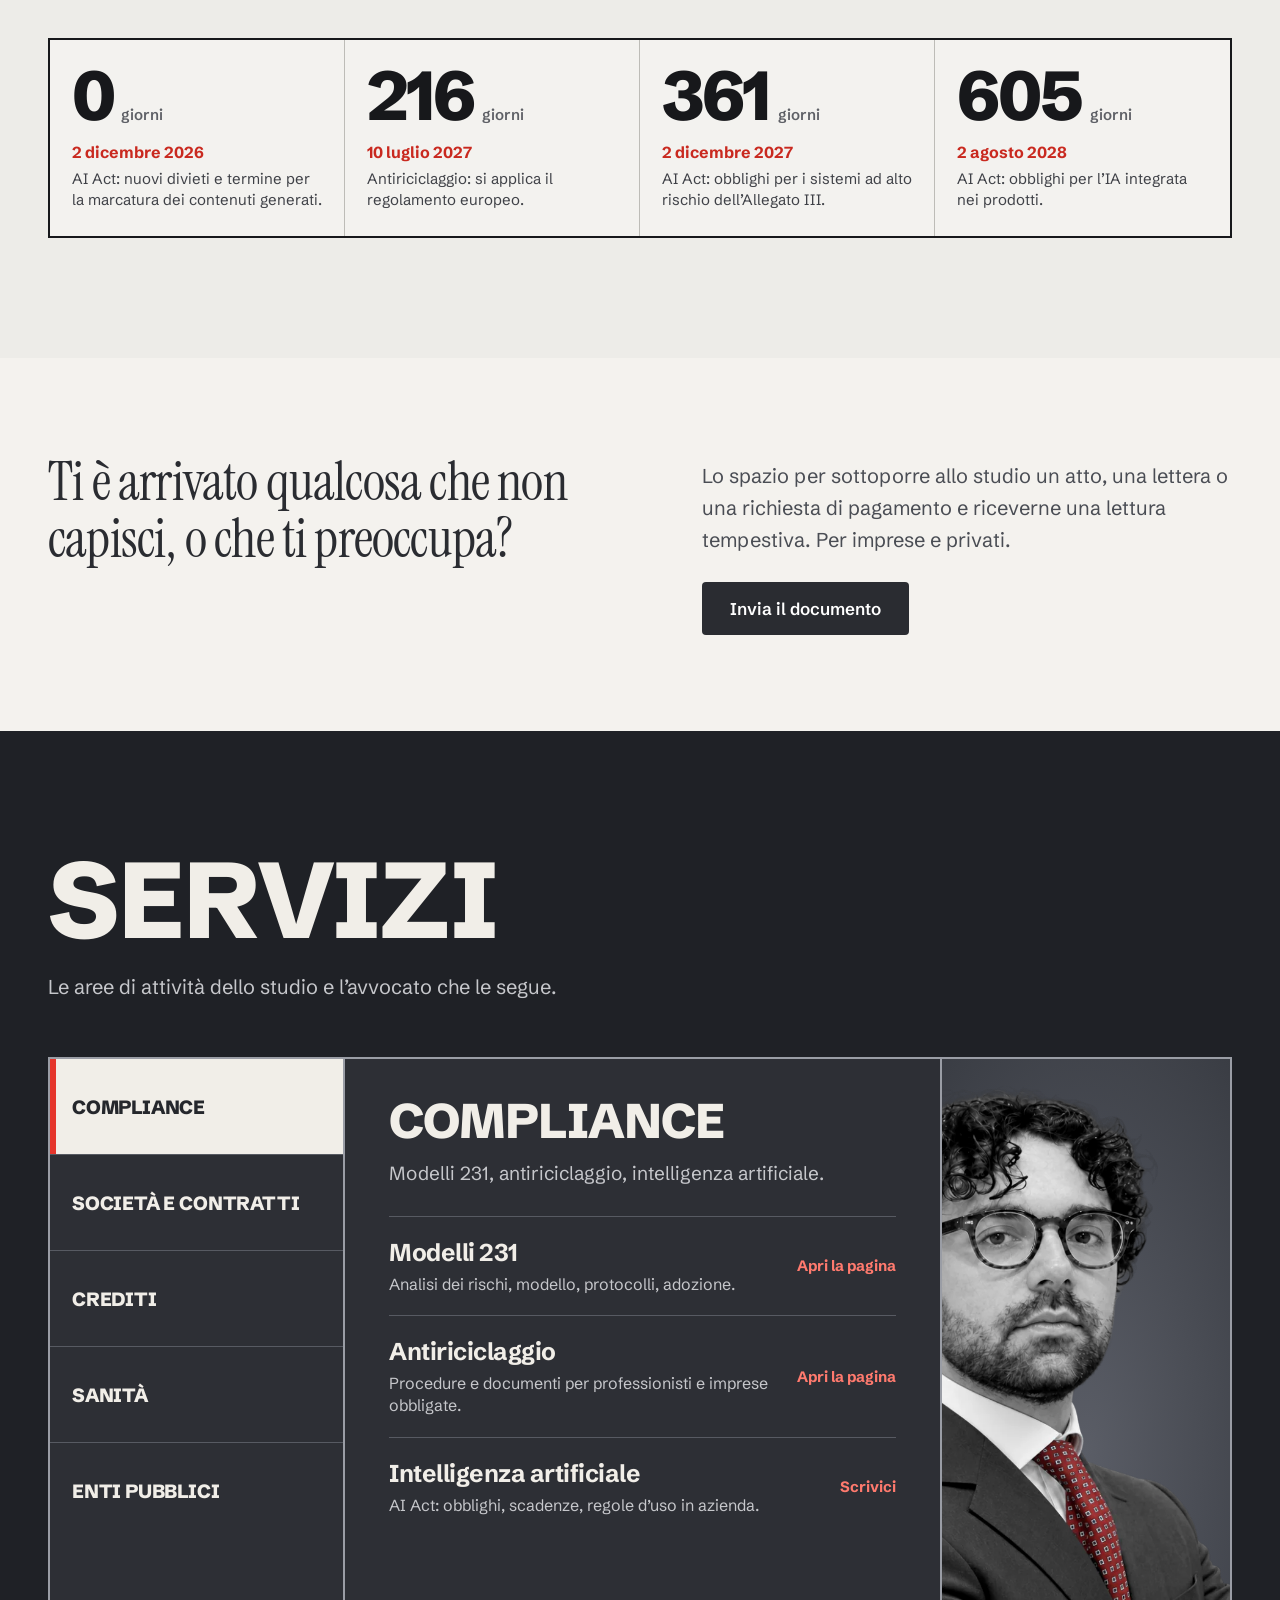
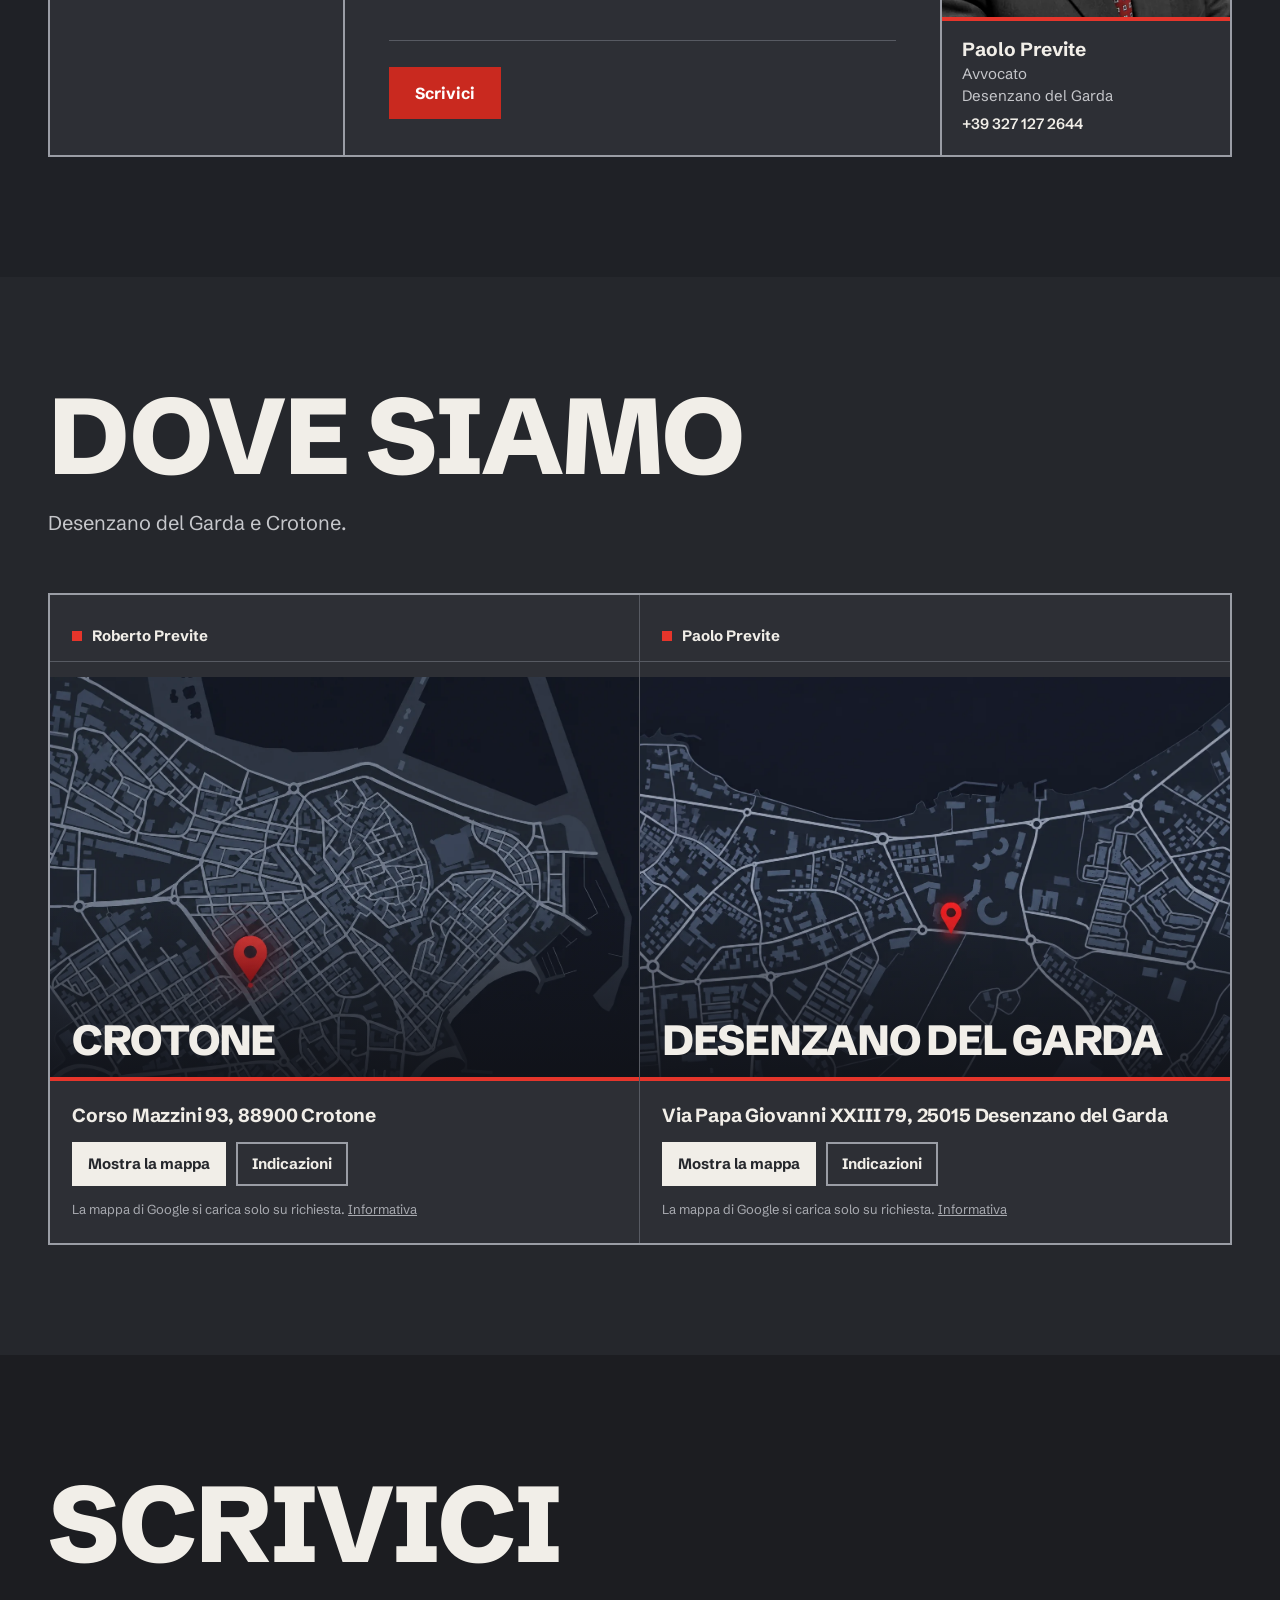
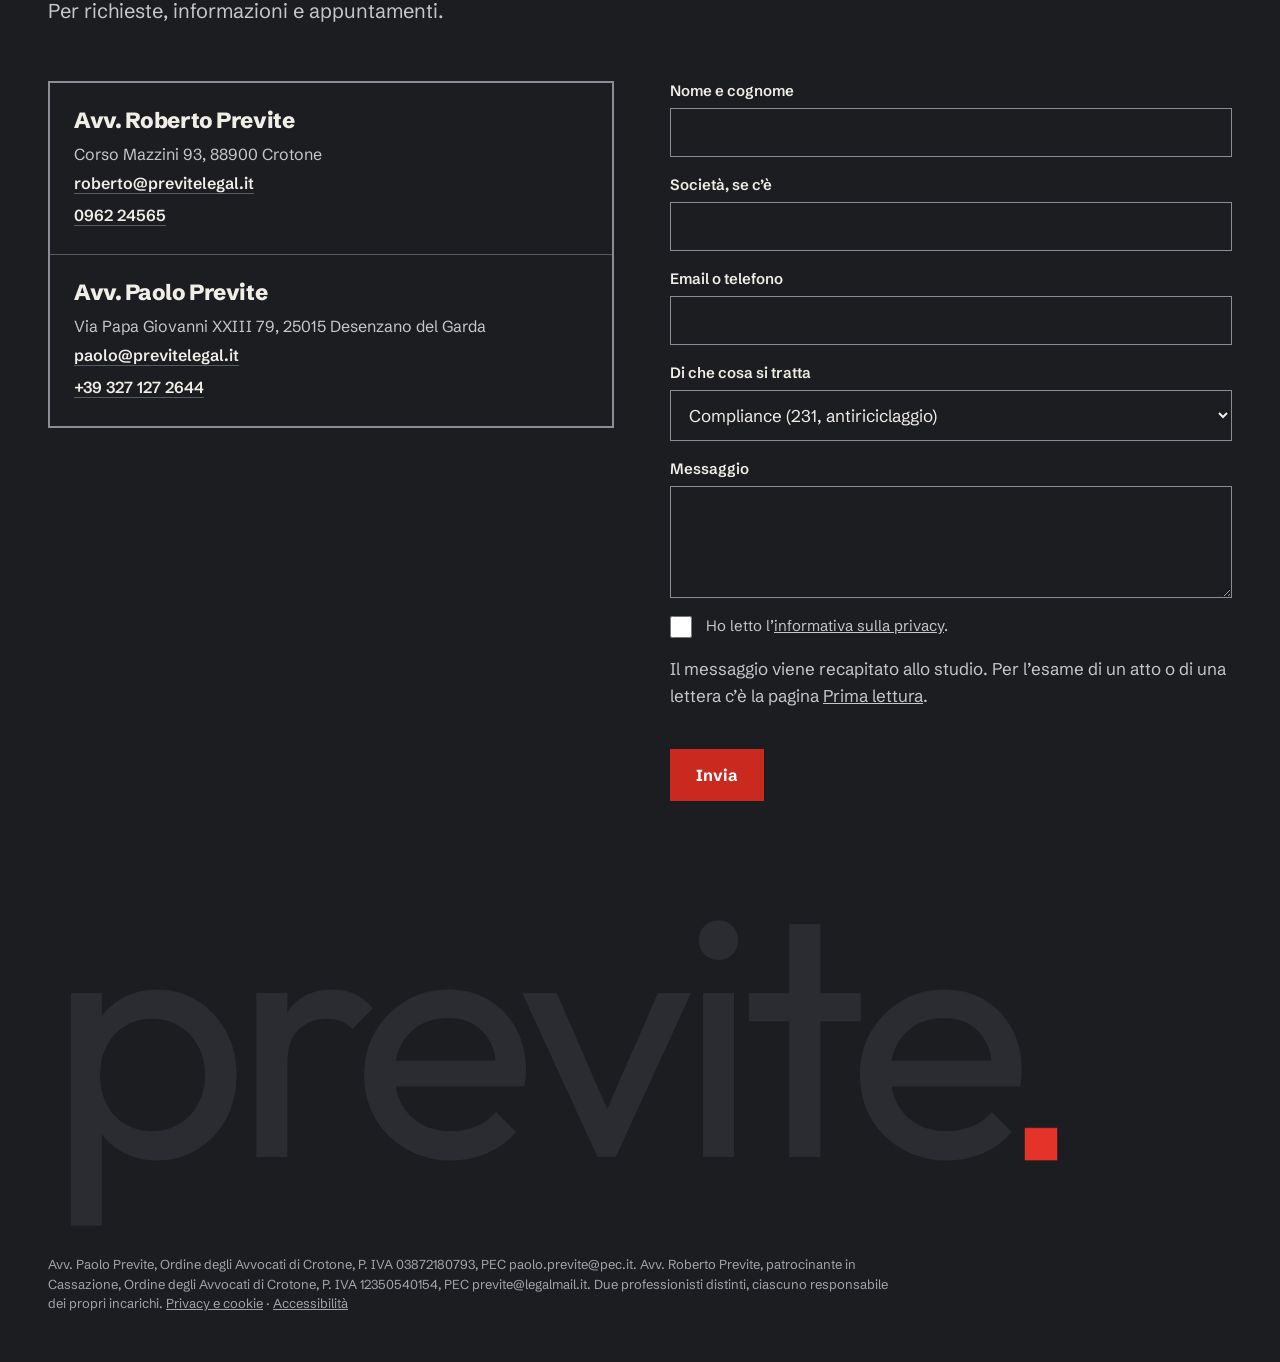
==== commit 436574f6: "Indirizzi delle pagine senza .html (link interni, canonical, og:url, sitemap) Co-Authored-By: Claude" ====
--- a/index.html
+++ b/index.html
@@ -17,7 +17,7 @@
 <div class="site"><a class="skip" href="#sapevi">Vai al contenuto</a>
 <section class="hero" id="top">
 <div class="wall" aria-hidden="true">previte<i></i></div>
-<header class="top"><a class="logo" href="#top" aria-label="previte">previte<i aria-hidden="true"></i></a><nav class="nav" aria-label="Principale"><a href="#sapevi">Lo sapevi?</a><a href="#servizi">Servizi</a><a class="pl" href="prima-lettura.html">Prima lettura</a><a class="cta" href="#scrivici">Scrivici</a></nav></header>
+<header class="top"><a class="logo" href="#top" aria-label="previte">previte<i aria-hidden="true"></i></a><nav class="nav" aria-label="Principale"><a href="#sapevi">Lo sapevi?</a><a href="#servizi">Servizi</a><a class="pl" href="prima-lettura">Prima lettura</a><a class="cta" href="#scrivici">Scrivici</a></nav></header>
 <div class="duo"><img class="rob" src="assets/roberto-previte.webp?v=mwffaa7" alt="Avv. Roberto Previte"><img src="assets/paolo-previte.webp?v=mwffaa7" alt="Avv. Paolo Previte"></div>
 <h1 class="tag up"><span>Avvocati</span><span>per le</span><span>imprese</span></h1>
 <div class="names"><div><b>Roberto Previte</b><span>Avvocato Cassazionista</span></div><div><b>Paolo Previte</b><span>Avvocato &amp; Manager</span></div></div>
@@ -28,29 +28,29 @@
 <section class="sec light" id="sapevi"><div class="in"><h2 class="h up">Lo sapevi?</h2><p class="lead">Le novità di legge e le sentenze che è utile conoscere per la propria attività, selezionate e commentate dallo studio.</p>
 <div class="tabs" role="group" aria-label="Filtra per argomento"><button type="button" class="tab on" aria-pressed="true" data-f="all"><span>Tutte</span><i>09</i></button><button type="button" class="tab" aria-pressed="false" data-f="ia"><span>Intelligenza artificiale</span><i>01</i></button><button type="button" class="tab" aria-pressed="false" data-f="r231"><span>231</span><i>01</i></button><button type="button" class="tab" aria-pressed="false" data-f="aml"><span>Antiriciclaggio</span><i>01</i></button><button type="button" class="tab" aria-pressed="false" data-f="amm"><span>Enti pubblici</span><i>04</i></button><button type="button" class="tab" aria-pressed="false" data-f="cred"><span>Crediti e sanità</span><i>02</i></button></div>
 <div style="margin-top:8px"><div class="n" data-tag="amm"><button type="button" class="nb" aria-controls="nx0" aria-expanded="true"><span class="meta"><span>Enti pubblici</span><span>8 ottobre 2026</span></span><span class="t">Finanza di progetto: la gara può chiedere un’asseverazione più rigorosa.</span><span class="pm" aria-hidden="true">−</span></button><div class="nx" id="nx0"><div><h3>La novità</h3><p>Consiglio di Stato, sez. V, sentenza n. 7394 pubblicata l’8 ottobre 2026. Il codice dei contratti consente che il piano economico-finanziario sia asseverato anche da un professionista persona fisica, ma non lo impone. Se il disciplinare chiede a pena di esclusione l’asseverazione di una banca o di una società di revisione, la clausola è valida: per questo il Consiglio di Stato ha annullato l’aggiudicazione a chi non l’aveva rispettata.</p><p class="src">Fonte: <a href="https://mdp.giustizia-amministrativa.it/visualizza/?nodeRef=&schema=cds&nrg=202606310&nomeFile=202607394_11.pdf&subDir=Provvedimenti" target="_blank" rel="noopener">Giustizia amministrativa, Consiglio di Stato n. 7394/2026<span class="vh"> (si apre in una nuova scheda)</span></a></p></div><div class="cm"><h3>Cosa significa</h3><p>Le regole di gara si leggono anzitutto per quello che dicono. Una clausola chiara non si supera richiamando il principio della massima partecipazione o una norma di legge più ampia.</p><h3>Come può essere utile</h3><p>Chi partecipa a una finanza di progetto deve controllare per tempo chi può asseverare il piano, perché ottenere l’asseverazione da una banca o da una società di revisione richiede settimane. Chi si è classificato dopo un concorrente che non ha rispettato la clausola può contestare l’aggiudicazione.</p><a class="lk" href="#scrivici">Scrivi allo studio</a></div></div></div><div class="n" data-tag="amm"><button type="button" class="nb" aria-controls="nx1" aria-expanded="false"><span class="meta"><span>Enti pubblici</span><span>9 ottobre 2026</span></span><span class="t">Atto contrario al diritto europeo? Va impugnato subito.</span><span class="pm" aria-hidden="true">+</span></button><div class="nx" id="nx1" hidden><div><h3>La novità</h3><p>Consiglio di Stato, sez. VI, sentenza n. 7441 pubblicata il 9 ottobre 2026. Un provvedimento che viola il diritto dell’Unione europea non è nullo ma annullabile: va impugnato davanti al giudice amministrativo entro sessanta giorni. Se l’atto di partenza, come una cartella, non è stato impugnato, i suoi vizi non si possono più far valere contro l’intimazione di pagamento che arriva dopo.</p><p class="src">Fonte: <a href="https://mdp.giustizia-amministrativa.it/visualizza/?nodeRef=&schema=cds&nrg=202402518&nomeFile=202607441_11.html&subDir=Provvedimenti" target="_blank" rel="noopener">Giustizia amministrativa, Consiglio di Stato n. 7441/2026<span class="vh"> (si apre in una nuova scheda)</span></a></p></div><div class="cm"><h3>Cosa significa</h3><p>Una sentenza europea arrivata dopo non riapre i provvedimenti ormai definitivi. La nullità c’è solo quando è la norma che attribuisce il potere all’amministrazione a essere incompatibile con il diritto europeo.</p><h3>Come può essere utile</h3><p>Quando un’impresa riceve un provvedimento che ritiene contrario a regole europee conviene esaminarlo subito, senza attendere la riscossione. Scaduti i sessanta giorni, di regola resta solo la richiesta all’amministrazione di riesaminare l’atto.</p><a class="lk" href="#scrivici">Scrivi allo studio</a></div></div></div><div class="n" data-tag="ia"><button type="button" class="nb" aria-controls="nx2" aria-expanded="false"><span class="meta"><span>Intelligenza artificiale</span><span>9 novembre 2026</span></span><span class="t">Intelligenza artificiale negli enti: ci sono le linee guida AgID.</span><span class="pm" aria-hidden="true">+</span></button><div class="nx" id="nx2" hidden><div><h3>La novità</h3><p>Con la determinazione n. 169 del 9 novembre 2026 l’AgID ha adottato le Linee guida per l’adozione dell’intelligenza artificiale nella pubblica amministrazione. Chiedono di classificare i sistemi secondo i livelli di rischio dell’AI Act, di garantire trasparenza e sorveglianza umana, di curare qualità dei dati e sicurezza informatica e di adottare un codice etico.</p><p class="src">Fonte: <a href="https://www.agid.gov.it/it/notizie/agid-pubblica-le-linee-guida-ladozione-di-ia-nella-pubblica-amministrazione" target="_blank" rel="noopener">AgID, determinazione n. 169/2026<span class="vh"> (si apre in una nuova scheda)</span></a></p></div><div class="cm"><h3>Cosa significa</h3><p>Le linee guida si applicano ai soggetti del Codice dell’amministrazione digitale: pubbliche amministrazioni, gestori di servizi pubblici e società a controllo pubblico. Chi usa strumenti di intelligenza artificiale deve farlo con regole scritte, controlli e responsabilità definite.</p><h3>Come può essere utile</h3><p>Per un Comune o una società partecipata il primo passo è censire gli strumenti già in uso e decidere chi li governa. Le imprese che forniscono software agli enti possono aspettarsi richieste su trasparenza e documentazione.</p><a class="lk" href="#scrivici">Scrivi allo studio</a></div></div></div><div class="n" data-tag="cred"><button type="button" class="nb" aria-controls="nx3" aria-expanded="false"><span class="meta"><span>Crediti e sanità</span><span>17 novembre 2026</span></span><span class="t">Responsabilità sanitaria: una complicanza rara non esclude la colpa.</span><span class="pm" aria-hidden="true">+</span></button><div class="nx" id="nx3" hidden><div><h3>La novità</h3><p>Cassazione, sez. III, ordinanza n. 29432 depositata il 17 novembre 2026. Il limite di responsabilità per i problemi tecnici di speciale difficoltà (art. 2236 c.c.) riguarda solo l’imperizia, non la negligenza o l’imprudenza. La rarità di una complicanza non la rende imprevedibile: conta se, con i fattori di rischio e i sintomi presenti, l’evento si poteva prevedere ed evitare. Il ricorso dell’azienda sanitaria è stato dichiarato inammissibile.</p><p class="src">Fonte: <a href="https://www.italgiure.giustizia.it/sncass/" target="_blank" rel="noopener">Cassazione, SentenzeWeb, ord. n. 29432/2026<span class="vh"> (si apre in una nuova scheda)</span></a></p></div><div class="cm"><h3>Cosa significa</h3><p>Per una struttura sanitaria la difesa fondata sulla rarità dell’evento ha poco spazio se ci sono state omissioni nella visita, negli esami o nell’osservazione del paziente. Una cartella clinica incompleta può essere usata dal giudice per ritenere provato il nesso tra condotta e danno.</p><h3>Come può essere utile</h3><p>Per una struttura conviene verificare come vengono documentati accessi, esami e dimissioni. Per chi ha subito un danno, la copia completa della cartella clinica è il primo documento da chiedere.</p><a class="lk" href="#scrivici">Scrivi allo studio</a></div></div></div><div class="n" data-tag="cred"><button type="button" class="nb" aria-controls="nx4" aria-expanded="false"><span class="meta"><span>Crediti e sanità</span><span>10 novembre 2026</span></span><span class="t">L’ASL paga in ritardo? Gli interessi spettano anche a chi ha comprato il credito.</span><span class="pm" aria-hidden="true">+</span></button><div class="nx" id="nx4" hidden><div><h3>La novità</h3><p>Cassazione, ordinanza n. 25393 del 16 settembre 2025: la disciplina degli interessi del d.lgs. 231/2002 si applica anche al factoring. Con l’ordinanza n. 28857 del 10 novembre 2026 la Corte ha affermato che, tra imprese e pubbliche amministrazioni, quegli interessi decorrono in automatico dal giorno dopo la scadenza della fattura, senza messa in mora.</p><p class="src">Fonte: <a href="https://www.italiaoggi.it/diritto-e-fisco/diritto-e-impresa/transazioni-imprese-pa-interessi-moratori-dal-giorno-dopo-la-scadenza-della-fattura-dtvkobkr" target="_blank" rel="noopener">ItaliaOggi, Cass. ord. n. 28857/2026<span class="vh"> (si apre in una nuova scheda)</span></a></p></div><div class="cm"><h3>Cosa significa</h3><p>Chi acquista crediti verso la sanità pubblica acquista anche il diritto agli interessi per il ritardo, nella misura prevista per le transazioni commerciali.</p><h3>Come può essere utile</h3><p>Sui portafogli più ampi conviene chiedere gli interessi fin dall’inizio e calcolarli fattura per fattura. In una trattativa con l’ASL hanno spesso un peso rilevante.</p><a class="lk" href="#scrivici">Scrivi allo studio</a></div></div></div><div class="n" data-tag="amm"><button type="button" class="nb" aria-controls="nx5" aria-expanded="false"><span class="meta"><span>Enti pubblici</span><span>30 ottobre 2026</span></span><span class="t">Due proposte per lo stesso impianto? Niente affidamento diretto.</span><span class="pm" aria-hidden="true">+</span></button><div class="nx" id="nx5" hidden><div><h3>La novità</h3><p>TAR Toscana, sentenza n. 2083 del 30 ottobre 2026. L’affidamento diretto previsto dall’art. 5 del d.lgs. 38/2021 presuppone una sola proposta. Se ne arrivano diverse, il Comune deve confrontarle con una procedura competitiva.</p><p class="src">Fonte: <a href="https://www.sentenzeappalti.it/2026/10/30/affidamento-diretto-impianti-sportivi-art-5-d-lgs-38-2021-solo-unica-proposta-procedura-competitiva-art-187-d-lgs-36-2023/" target="_blank" rel="noopener">Sentenzeappalti.it, 30 ottobre 2026<span class="vh"> (si apre in una nuova scheda)</span></a></p></div><div class="cm"><h3>Cosa significa</h3><p>Il Comune può affidare un impianto senza gara soltanto quando ha ricevuto una sola proposta. Se le proposte sono due, deve metterle a confronto.</p><h3>Come può essere utile</h3><p>Se sei interessato a un impianto, conviene depositare la proposta per iscritto e chiederne il protocollo. Se l’impianto è già stato affidato, i termini per impugnare sono brevi.</p><a class="lk" href="#scrivici">Scrivi allo studio</a></div></div></div><div class="n" data-tag="aml"><button type="button" class="nb" aria-controls="nx6" aria-expanded="false"><span class="meta"><span>Antiriciclaggio</span><span>1 ottobre 2026</span></span><span class="t">Antiriciclaggio: dal 2027 una regola sola in tutta Europa.</span><span class="pm" aria-hidden="true">+</span></button><div class="nx" id="nx6" hidden><div><h3>La novità</h3><p>L’AMLA ha trasmesso alla Commissione europea tre progetti di standard tecnici che integrano il Regolamento (UE) 2024/1624: adeguata verifica, operazioni occasionali, regole di gruppo. Non sono ancora in vigore: li deve adottare la Commissione. Il regolamento si applica dal 10 luglio 2027 e vale direttamente in tutti gli Stati, senza recepimento. Tra le novità, il limite di 10.000 euro ai pagamenti in contanti.</p><p class="src">Fonte: <a href="https://www.legance.it/pubblicazioni/i-tre-nuovi-rts-amla-su-adeguata-verifica-della-clientela-operazioni-occasionali-e-requisiti-di-gruppo-cosa-cambia-per-i-soggetti-obbligati/" target="_blank" rel="noopener">Legance, I tre nuovi RTS AMLA<span class="vh"> (si apre in una nuova scheda)</span></a></p></div><div class="cm"><h3>Cosa significa</h3><p>Da luglio 2027 le regole antiriciclaggio saranno le stesse in tutta Europa e si applicheranno senza una legge italiana di recepimento. Le procedure scritte sulla normativa attuale andranno aggiornate.</p><h3>Come può essere utile</h3><p>Conviene impostare fin d’ora l’adeguata verifica e la valutazione del rischio sullo schema europeo. Nel 2027 basterà un aggiornamento.</p><a class="lk" href="#scrivici">Scrivi allo studio</a></div></div></div><div class="n" data-tag="amm"><button type="button" class="nb" aria-controls="nx7" aria-expanded="false"><span class="meta"><span>Enti pubblici</span><span>19 agosto 2026</span></span><span class="t">Impianto sportivo comunale: la regola è la concessione.</span><span class="pm" aria-hidden="true">+</span></button><div class="nx" id="nx7" hidden><div><h3>La novità</h3><p>TAR Veneto, sentenza n. 1712 del 19 agosto 2026. La gestione di un impianto sportivo comunale è un servizio pubblico e di norma si affida in concessione. Il Comune può scegliere l’appalto, ma deve motivarlo, e la decisione spetta al consiglio comunale.</p><p class="src">Fonte: <a href="https://ntplusediliziaeterritorio.ilsole24ore.com/art/gestione-impianti-sportivi-sempre-meglio-concessione-che-l-appalto-servizi-AJHlUSr" target="_blank" rel="noopener">NT+ Enti Locali & Edilizia, Il Sole 24 Ore<span class="vh"> (si apre in una nuova scheda)</span></a></p></div><div class="cm"><h3>Cosa significa</h3><p>Per gli impianti sportivi comunali la concessione è la via ordinaria. Se il Comune sceglie l’appalto deve motivarlo, e la decisione spetta al consiglio comunale.</p><h3>Come può essere utile</h3><p>Prima di partecipare è utile verificare quale organo ha scelto la formula e con quale motivazione, perché da lì dipende la tenuta dell’affidamento.</p><a class="lk" href="#scrivici">Scrivi allo studio</a></div></div></div><div class="n" data-tag="r231"><button type="button" class="nb" aria-controls="nx8" aria-expanded="false"><span class="meta"><span>231</span><span>4 agosto 2026</span></span><span class="t">Riforma 231: al centro l’organizzazione dell’impresa.</span><span class="pm" aria-hidden="true">+</span></button><div class="nx" id="nx8" hidden><div><h3>La novità</h3><p>Il 4 agosto 2026 il Consiglio dei Ministri ha approvato il disegno di legge che rivede il d.lgs. 231/2001. Il criterio per attribuire la responsabilità all’ente diventa la colpa di organizzazione. Cade la distinzione tra vertici e sottoposti. Il testo definisce contenuto e revisione del modello e mantiene la confisca del profitto. Ora deve passare dal Parlamento.</p><p class="src">Fonte: <a href="https://www.dirittobancario.it/art/responsabilita-231-il-governo-approva-lo-schema-di-riforma/" target="_blank" rel="noopener">Diritto Bancario, 5 agosto 2026<span class="vh"> (si apre in una nuova scheda)</span></a></p></div><div class="cm"><h3>Cosa significa</h3><p>Se la riforma sarà approvata, si guarderà a come l’impresa è organizzata per prevenire i reati. Un modello aggiornato e applicato nel lavoro di ogni giorno avrà ancora più peso.</p><h3>Come può essere utile</h3><p>Non occorre attendere la legge: un modello aggiornato e documentato è utile già oggi. Il testo indica anche i criteri con cui il giudice ne valuterà l’idoneità.</p><a class="lk" href="#scrivici">Scrivi allo studio</a></div></div></div></div>
-<p style="margin:32px 0 0;font-weight:700"><a href="archivio-novita.html" style="color:var(--tx);text-decoration:underline;text-underline-offset:4px">Archivio delle novità</a></p>
+<p style="margin:32px 0 0;font-weight:700"><a href="archivio-novita" style="color:var(--tx);text-decoration:underline;text-underline-offset:4px">Archivio delle novità</a></p>
 <div class="cd"><div><span class="num" data-d="2026-12-2">19</span><span class="u">giorni</span><span class="d">2 dicembre 2026</span><span class="w">AI Act: nuovi divieti e termine per la marcatura dei contenuti generati.</span></div><div><span class="num" data-d="2027-7-10">239</span><span class="u">giorni</span><span class="d">10 luglio 2027</span><span class="w">Antiriciclaggio: si applica il regolamento europeo.</span></div><div><span class="num" data-d="2027-12-2">384</span><span class="u">giorni</span><span class="d">2 dicembre 2027</span><span class="w">AI Act: obblighi per i sistemi ad alto rischio dell’Allegato III.</span></div><div><span class="num" data-d="2028-8-2">628</span><span class="u">giorni</span><span class="d">2 agosto 2028</span><span class="w">AI Act: obblighi per l’IA integrata nei prodotti.</span></div></div>
 </div></section>
 
-<section class="sec soft" id="lettura"><div class="in"><div class="sf"><div><h2 class="sfh">Ti è arrivato qualcosa che non capisci, o che ti preoccupa?</h2></div><div><p>Lo spazio per sottoporre allo studio un atto, una lettera o una richiesta di pagamento e riceverne una lettura tempestiva. Per imprese e privati.</p><a class="sfb" href="prima-lettura.html">Invia il documento</a></div></div></div></section>
+<section class="sec soft" id="lettura"><div class="in"><div class="sf"><div><h2 class="sfh">Ti è arrivato qualcosa che non capisci, o che ti preoccupa?</h2></div><div><p>Lo spazio per sottoporre allo studio un atto, una lettera o una richiesta di pagamento e riceverne una lettura tempestiva. Per imprese e privati.</p><a class="sfb" href="prima-lettura">Invia il documento</a></div></div></div></section>
 
 <section class="sec alt" id="servizi"><div class="in"><h2 class="h up">Servizi</h2><p class="lead">Le aree di attività dello studio e l’avvocato che le segue.</p>
 <div class="svc"><div class="sl" role="group" aria-label="Scegli un’area"><button type="button" aria-pressed="true" class="st on" data-svc="0">Compliance</button><button type="button" aria-pressed="false" class="st" data-svc="1">Società e contratti</button><button type="button" aria-pressed="false" class="st" data-svc="2">Crediti</button><button type="button" aria-pressed="false" class="st" data-svc="3">Sanità</button><button type="button" aria-pressed="false" class="st" data-svc="4">Enti pubblici</button></div>
-<div aria-live="polite" style="display:contents"><div class="sp" data-sp="0"><div class="sc"><h3 class="up">Compliance</h3><p class="l">Modelli 231, antiriciclaggio, intelligenza artificiale.</p><a class="row" href="modelli-231.html"><span class="nm">Modelli 231</span><span class="ds">Analisi dei rischi, modello, protocolli, adozione.</span><span class="go">Apri la pagina</span></a><a class="row" href="antiriciclaggio.html"><span class="nm">Antiriciclaggio</span><span class="ds">Procedure e documenti per professionisti e imprese obbligate.</span><span class="go">Apri la pagina</span></a><a class="row" href="#scrivici"><span class="nm">Intelligenza artificiale</span><span class="ds">AI Act: obblighi, scadenze, regole d’uso in azienda.</span><span class="go">Scrivici</span></a><div class="who"><a class="btn" href="#scrivici">Scrivici</a></div></div><div class="pe"><article class="pc"><div class="ph"><img src="assets/paolo-previte.webp?v=mwffaa7" alt="Avv. Paolo Previte"></div><div class="pt"><b>Paolo Previte</b><span>Avvocato</span><span>Desenzano del Garda</span><a href="tel:+393271272644">+39 327 127 2644</a></div></article></div></div><div class="sp" data-sp="1" hidden><div class="sc"><h3 class="up">Società e contratti</h3><p class="l">Acquisizioni, cessioni di quote, contratti.</p><a class="row" href="#scrivici"><span class="nm">Società e acquisizioni</span><span class="ds">Quote, società, rami d’azienda.</span><span class="go">Scrivici</span></a><a class="row" href="contratti-e-crediti.html"><span class="nm">Contratti</span><span class="ds">Redazione, revisione, inadempimenti.</span><span class="go">Apri la pagina</span></a><div class="who"><a class="btn" href="#scrivici">Scrivici</a></div></div><div class="pe"><article class="pc"><div class="ph"><img src="assets/paolo-previte.webp?v=mwffaa7" alt="Avv. Paolo Previte"></div><div class="pt"><b>Paolo Previte</b><span>Avvocato</span><span>Desenzano del Garda</span><a href="tel:+393271272644">+39 327 127 2644</a></div></article><article class="pc"><div class="ph"><img src="assets/roberto-previte.webp?v=mwffaa7" alt="Avv. Roberto Previte"></div><div class="pt"><b>Roberto Previte</b><span>Avvocato, patrocinante in Cassazione</span><span>Crotone</span><a href="tel:+39096224565">0962 24565</a></div></article></div></div><div class="sp" data-sp="2" hidden><div class="sc"><h3 class="up">Crediti</h3><p class="l">Crediti verso grandi debitori, pubblici e privati, anche in portafogli ampi.</p><a class="row" href="factoring.html"><span class="nm">Factoring e grandi debitori</span><span class="ds">Crediti ceduti verso pubbliche amministrazioni, aziende sanitarie e grandi imprese.</span><span class="go">Apri la pagina</span></a><a class="row" href="contratti-e-crediti.html"><span class="nm">Recupero crediti</span><span class="ds">Diffida, decreto ingiuntivo, pignoramento.</span><span class="go">Apri la pagina</span></a><div class="who"><a class="btn" href="#scrivici">Scrivici</a></div></div><div class="pe"><article class="pc"><div class="ph"><img src="assets/roberto-previte.webp?v=mwffaa7" alt="Avv. Roberto Previte"></div><div class="pt"><b>Roberto Previte</b><span>Avvocato, patrocinante in Cassazione</span><span>Crotone</span><a href="tel:+39096224565">0962 24565</a></div></article><article class="pc"><div class="ph"><img src="assets/paolo-previte.webp?v=mwffaa7" alt="Avv. Paolo Previte"></div><div class="pt"><b>Paolo Previte</b><span>Avvocato</span><span>Desenzano del Garda</span><a href="tel:+393271272644">+39 327 127 2644</a></div></article></div></div><div class="sp" data-sp="3" hidden><div class="sc"><h3 class="up">Sanità</h3><p class="l">Strutture sanitarie private. Accreditamento, contratti, budget, crediti verso le ASL.</p><a class="row" href="sanita.html"><span class="nm">Diritto sanitario</span><span class="ds">Accreditamento, contratti e rapporti con ASL e Regioni.</span><span class="go">Apri la pagina</span></a><a class="row" href="sanita.html"><span class="nm">Crediti sanitari</span><span class="ds">Prestazioni non pagate, tetti di spesa, interessi di mora.</span><span class="go">Apri la pagina</span></a><div class="who"><a class="btn" href="#scrivici">Scrivici</a></div></div><div class="pe"><article class="pc"><div class="ph"><img src="assets/roberto-previte.webp?v=mwffaa7" alt="Avv. Roberto Previte"></div><div class="pt"><b>Roberto Previte</b><span>Avvocato, patrocinante in Cassazione</span><span>Crotone</span><a href="tel:+39096224565">0962 24565</a></div></article></div></div><div class="sp" data-sp="4" hidden><div class="sc"><h3 class="up">Enti pubblici</h3><p class="l">Affidamenti, concessioni, gare. Consulenza e contenzioso amministrativo.</p><a class="row" href="enti-pubblici.html"><span class="nm">Diritto amministrativo</span><span class="ds">Affidamenti, concessioni, bandi, accesso agli atti, TAR.</span><span class="go">Apri la pagina</span></a><div class="who"><a class="btn" href="#scrivici">Scrivici</a></div></div><div class="pe"><article class="pc"><div class="ph"><img src="assets/roberto-previte.webp?v=mwffaa7" alt="Avv. Roberto Previte"></div><div class="pt"><b>Roberto Previte</b><span>Avvocato, patrocinante in Cassazione</span><span>Crotone</span><a href="tel:+39096224565">0962 24565</a></div></article><article class="pc"><div class="ph"><img src="assets/paolo-previte.webp?v=mwffaa7" alt="Avv. Paolo Previte"></div><div class="pt"><b>Paolo Previte</b><span>Avvocato</span><span>Desenzano del Garda</span><a href="tel:+393271272644">+39 327 127 2644</a></div></article></div></div></div></div>
+<div aria-live="polite" style="display:contents"><div class="sp" data-sp="0"><div class="sc"><h3 class="up">Compliance</h3><p class="l">Modelli 231, antiriciclaggio, intelligenza artificiale.</p><a class="row" href="modelli-231"><span class="nm">Modelli 231</span><span class="ds">Analisi dei rischi, modello, protocolli, adozione.</span><span class="go">Apri la pagina</span></a><a class="row" href="antiriciclaggio"><span class="nm">Antiriciclaggio</span><span class="ds">Procedure e documenti per professionisti e imprese obbligate.</span><span class="go">Apri la pagina</span></a><a class="row" href="#scrivici"><span class="nm">Intelligenza artificiale</span><span class="ds">AI Act: obblighi, scadenze, regole d’uso in azienda.</span><span class="go">Scrivici</span></a><div class="who"><a class="btn" href="#scrivici">Scrivici</a></div></div><div class="pe"><article class="pc"><div class="ph"><img src="assets/paolo-previte.webp?v=mwffaa7" alt="Avv. Paolo Previte"></div><div class="pt"><b>Paolo Previte</b><span>Avvocato</span><span>Desenzano del Garda</span><a href="tel:+393271272644">+39 327 127 2644</a></div></article></div></div><div class="sp" data-sp="1" hidden><div class="sc"><h3 class="up">Società e contratti</h3><p class="l">Acquisizioni, cessioni di quote, contratti.</p><a class="row" href="#scrivici"><span class="nm">Società e acquisizioni</span><span class="ds">Quote, società, rami d’azienda.</span><span class="go">Scrivici</span></a><a class="row" href="contratti-e-crediti"><span class="nm">Contratti</span><span class="ds">Redazione, revisione, inadempimenti.</span><span class="go">Apri la pagina</span></a><div class="who"><a class="btn" href="#scrivici">Scrivici</a></div></div><div class="pe"><article class="pc"><div class="ph"><img src="assets/paolo-previte.webp?v=mwffaa7" alt="Avv. Paolo Previte"></div><div class="pt"><b>Paolo Previte</b><span>Avvocato</span><span>Desenzano del Garda</span><a href="tel:+393271272644">+39 327 127 2644</a></div></article><article class="pc"><div class="ph"><img src="assets/roberto-previte.webp?v=mwffaa7" alt="Avv. Roberto Previte"></div><div class="pt"><b>Roberto Previte</b><span>Avvocato, patrocinante in Cassazione</span><span>Crotone</span><a href="tel:+39096224565">0962 24565</a></div></article></div></div><div class="sp" data-sp="2" hidden><div class="sc"><h3 class="up">Crediti</h3><p class="l">Crediti verso grandi debitori, pubblici e privati, anche in portafogli ampi.</p><a class="row" href="factoring"><span class="nm">Factoring e grandi debitori</span><span class="ds">Crediti ceduti verso pubbliche amministrazioni, aziende sanitarie e grandi imprese.</span><span class="go">Apri la pagina</span></a><a class="row" href="contratti-e-crediti"><span class="nm">Recupero crediti</span><span class="ds">Diffida, decreto ingiuntivo, pignoramento.</span><span class="go">Apri la pagina</span></a><div class="who"><a class="btn" href="#scrivici">Scrivici</a></div></div><div class="pe"><article class="pc"><div class="ph"><img src="assets/roberto-previte.webp?v=mwffaa7" alt="Avv. Roberto Previte"></div><div class="pt"><b>Roberto Previte</b><span>Avvocato, patrocinante in Cassazione</span><span>Crotone</span><a href="tel:+39096224565">0962 24565</a></div></article><article class="pc"><div class="ph"><img src="assets/paolo-previte.webp?v=mwffaa7" alt="Avv. Paolo Previte"></div><div class="pt"><b>Paolo Previte</b><span>Avvocato</span><span>Desenzano del Garda</span><a href="tel:+393271272644">+39 327 127 2644</a></div></article></div></div><div class="sp" data-sp="3" hidden><div class="sc"><h3 class="up">Sanità</h3><p class="l">Strutture sanitarie private. Accreditamento, contratti, budget, crediti verso le ASL.</p><a class="row" href="sanita"><span class="nm">Diritto sanitario</span><span class="ds">Accreditamento, contratti e rapporti con ASL e Regioni.</span><span class="go">Apri la pagina</span></a><a class="row" href="sanita"><span class="nm">Crediti sanitari</span><span class="ds">Prestazioni non pagate, tetti di spesa, interessi di mora.</span><span class="go">Apri la pagina</span></a><div class="who"><a class="btn" href="#scrivici">Scrivici</a></div></div><div class="pe"><article class="pc"><div class="ph"><img src="assets/roberto-previte.webp?v=mwffaa7" alt="Avv. Roberto Previte"></div><div class="pt"><b>Roberto Previte</b><span>Avvocato, patrocinante in Cassazione</span><span>Crotone</span><a href="tel:+39096224565">0962 24565</a></div></article></div></div><div class="sp" data-sp="4" hidden><div class="sc"><h3 class="up">Enti pubblici</h3><p class="l">Affidamenti, concessioni, gare. Consulenza e contenzioso amministrativo.</p><a class="row" href="enti-pubblici"><span class="nm">Diritto amministrativo</span><span class="ds">Affidamenti, concessioni, bandi, accesso agli atti, TAR.</span><span class="go">Apri la pagina</span></a><div class="who"><a class="btn" href="#scrivici">Scrivici</a></div></div><div class="pe"><article class="pc"><div class="ph"><img src="assets/roberto-previte.webp?v=mwffaa7" alt="Avv. Roberto Previte"></div><div class="pt"><b>Roberto Previte</b><span>Avvocato, patrocinante in Cassazione</span><span>Crotone</span><a href="tel:+39096224565">0962 24565</a></div></article><article class="pc"><div class="ph"><img src="assets/paolo-previte.webp?v=mwffaa7" alt="Avv. Paolo Previte"></div><div class="pt"><b>Paolo Previte</b><span>Avvocato</span><span>Desenzano del Garda</span><a href="tel:+393271272644">+39 327 127 2644</a></div></article></div></div></div></div>
 </div></section>
 
 <section class="sec where" id="dove"><div class="in"><h2 class="h up">Dove siamo</h2><p class="lead">Desenzano del Garda e Crotone.</p>
 <div class="places"><article class="place"><p class="who2"><i aria-hidden="true"></i>Roberto Previte</p><div class="mapbox"><img class="mapimg" src="assets/mappa-crotone.webp" alt="" style="object-position:38% 66%"><p class="city">Crotone</p></div>
-<div class="pinfo"><p class="addr">Corso Mazzini 93, 88900 Crotone</p><div class="pact"><button type="button" class="pbtn" data-embed="https://www.google.com/maps?q=Corso%20Mazzini%2093%2C%2088900%20Crotone&output=embed" data-title="Mappa dello studio di Crotone">Mostra la mappa</button><a class="pbtn gh" href="https://www.google.com/maps/dir/?api=1&destination=Corso%20Mazzini%2093%2C%2088900%20Crotone" target="_blank" rel="noopener">Indicazioni<span class="vh"> (Google Maps, si apre in una nuova scheda)</span></a></div><p class="pnote">La mappa di Google si carica solo su richiesta. <a href="privacy.html#mappe">Informativa</a></p></div></article><article class="place"><p class="who2"><i aria-hidden="true"></i>Paolo Previte</p><div class="mapbox"><img class="mapimg" src="assets/mappa-desenzano.webp" alt="" style="object-position:53% 60%"><p class="city">Desenzano del Garda</p></div>
-<div class="pinfo"><p class="addr">Via Papa Giovanni XXIII 79, 25015 Desenzano del Garda</p><div class="pact"><button type="button" class="pbtn" data-embed="https://www.google.com/maps?q=Via%20Papa%20Giovanni%20XXIII%2079%2C%2025015%20Desenzano%20del%20Garda&output=embed" data-title="Mappa dello studio di Desenzano del Garda">Mostra la mappa</button><a class="pbtn gh" href="https://www.google.com/maps/dir/?api=1&destination=Via%20Papa%20Giovanni%20XXIII%2079%2C%2025015%20Desenzano%20del%20Garda" target="_blank" rel="noopener">Indicazioni<span class="vh"> (Google Maps, si apre in una nuova scheda)</span></a></div><p class="pnote">La mappa di Google si carica solo su richiesta. <a href="privacy.html#mappe">Informativa</a></p></div></article></div>
+<div class="pinfo"><p class="addr">Corso Mazzini 93, 88900 Crotone</p><div class="pact"><button type="button" class="pbtn" data-embed="https://www.google.com/maps?q=Corso%20Mazzini%2093%2C%2088900%20Crotone&output=embed" data-title="Mappa dello studio di Crotone">Mostra la mappa</button><a class="pbtn gh" href="https://www.google.com/maps/dir/?api=1&destination=Corso%20Mazzini%2093%2C%2088900%20Crotone" target="_blank" rel="noopener">Indicazioni<span class="vh"> (Google Maps, si apre in una nuova scheda)</span></a></div><p class="pnote">La mappa di Google si carica solo su richiesta. <a href="privacy#mappe">Informativa</a></p></div></article><article class="place"><p class="who2"><i aria-hidden="true"></i>Paolo Previte</p><div class="mapbox"><img class="mapimg" src="assets/mappa-desenzano.webp" alt="" style="object-position:53% 60%"><p class="city">Desenzano del Garda</p></div>
+<div class="pinfo"><p class="addr">Via Papa Giovanni XXIII 79, 25015 Desenzano del Garda</p><div class="pact"><button type="button" class="pbtn" data-embed="https://www.google.com/maps?q=Via%20Papa%20Giovanni%20XXIII%2079%2C%2025015%20Desenzano%20del%20Garda&output=embed" data-title="Mappa dello studio di Desenzano del Garda">Mostra la mappa</button><a class="pbtn gh" href="https://www.google.com/maps/dir/?api=1&destination=Via%20Papa%20Giovanni%20XXIII%2079%2C%2025015%20Desenzano%20del%20Garda" target="_blank" rel="noopener">Indicazioni<span class="vh"> (Google Maps, si apre in una nuova scheda)</span></a></div><p class="pnote">La mappa di Google si carica solo su richiesta. <a href="privacy#mappe">Informativa</a></p></div></article></div>
 </div></section>
 
 </main>
 <footer class="sec ink" id="scrivici"><div class="in" style="padding-bottom:48px"><h2 class="h up">Scrivici</h2><p class="lead">Per richieste, informazioni e appuntamenti.</p>
 <div class="ct"><div class="pp2"><div class="pc2"><b>Avv. Roberto Previte</b><span>Corso Mazzini 93, 88900 Crotone</span><a href="mailto:roberto@previtelegal.it">roberto@previtelegal.it</a><a href="tel:+39096224565">0962 24565</a></div><div class="pc2"><b>Avv. Paolo Previte</b><span>Via Papa Giovanni XXIII 79, 25015 Desenzano del Garda</span><a href="mailto:paolo@previtelegal.it">paolo@previtelegal.it</a><a href="tel:+393271272644">+39 327 127 2644</a></div></div>
-<form class="sf2" action="mailto:paolo@previtelegal.it?subject=Richiesta%20dal%20sito" method="post" enctype="text/plain"><label class="hp" aria-hidden="true">Lascia vuoto<input type="text" name="hp" tabindex="-1" autocomplete="off"></label><label>Nome e cognome<input type="text" name="Nome" autocomplete="name" required></label><label>Società, se c’è<input type="text" name="Societa" autocomplete="organization"></label><label>Email o telefono<input type="text" name="Recapito" required></label><label>Di che cosa si tratta<select name="Argomento"><option>Compliance (231, antiriciclaggio)</option><option>Società e contratti</option><option>Crediti</option><option>Sanità</option><option>Enti pubblici</option><option>Altro</option></select></label><label>Messaggio<textarea name="Messaggio" rows="4" required></textarea></label><label class="ck2"><input type="checkbox" name="Privacy" value="informativa letta" required><span>Ho letto l’<a href="privacy.html">informativa sulla privacy</a>.</span></label><p class="fn">Il messaggio viene recapitato allo studio. Per l’esame di un atto o di una lettera c’è la pagina <a href="prima-lettura.html">Prima lettura</a>.</p><p class="fst" role="status" aria-live="polite"></p><button type="submit" class="btn">Invia</button></form></div>
+<form class="sf2" action="mailto:paolo@previtelegal.it?subject=Richiesta%20dal%20sito" method="post" enctype="text/plain"><label class="hp" aria-hidden="true">Lascia vuoto<input type="text" name="hp" tabindex="-1" autocomplete="off"></label><label>Nome e cognome<input type="text" name="Nome" autocomplete="name" required></label><label>Società, se c’è<input type="text" name="Societa" autocomplete="organization"></label><label>Email o telefono<input type="text" name="Recapito" required></label><label>Di che cosa si tratta<select name="Argomento"><option>Compliance (231, antiriciclaggio)</option><option>Società e contratti</option><option>Crediti</option><option>Sanità</option><option>Enti pubblici</option><option>Altro</option></select></label><label>Messaggio<textarea name="Messaggio" rows="4" required></textarea></label><label class="ck2"><input type="checkbox" name="Privacy" value="informativa letta" required><span>Ho letto l’<a href="privacy">informativa sulla privacy</a>.</span></label><p class="fn">Il messaggio viene recapitato allo studio. Per l’esame di un atto o di una lettera c’è la pagina <a href="prima-lettura">Prima lettura</a>.</p><p class="fst" role="status" aria-live="polite"></p><button type="submit" class="btn">Invia</button></form></div>
 <div class="big2" aria-hidden="true">previte<i></i></div>
-<p class="legal">Avv. Paolo Previte, Ordine degli Avvocati di Crotone, P. IVA 03872180793, PEC paolo.previte@pec.it. Avv. Roberto Previte, patrocinante in Cassazione, Ordine degli Avvocati di Crotone, P. IVA 12350540154, PEC previte@legalmail.it. Due professionisti distinti, ciascuno responsabile dei propri incarichi. <a href="privacy.html" style="text-decoration:underline">Privacy e cookie</a> · <a href="privacy.html#accessibilita" style="text-decoration:underline">Accessibilità</a></p>
+<p class="legal">Avv. Paolo Previte, Ordine degli Avvocati di Crotone, P. IVA 03872180793, PEC paolo.previte@pec.it. Avv. Roberto Previte, patrocinante in Cassazione, Ordine degli Avvocati di Crotone, P. IVA 12350540154, PEC previte@legalmail.it. Due professionisti distinti, ciascuno responsabile dei propri incarichi. <a href="privacy" style="text-decoration:underline">Privacy e cookie</a> · <a href="privacy#accessibilita" style="text-decoration:underline">Accessibilità</a></p>
 </div></footer>
 </div>
 <script src="assets/index.js?v=mwffaa7" defer></script>
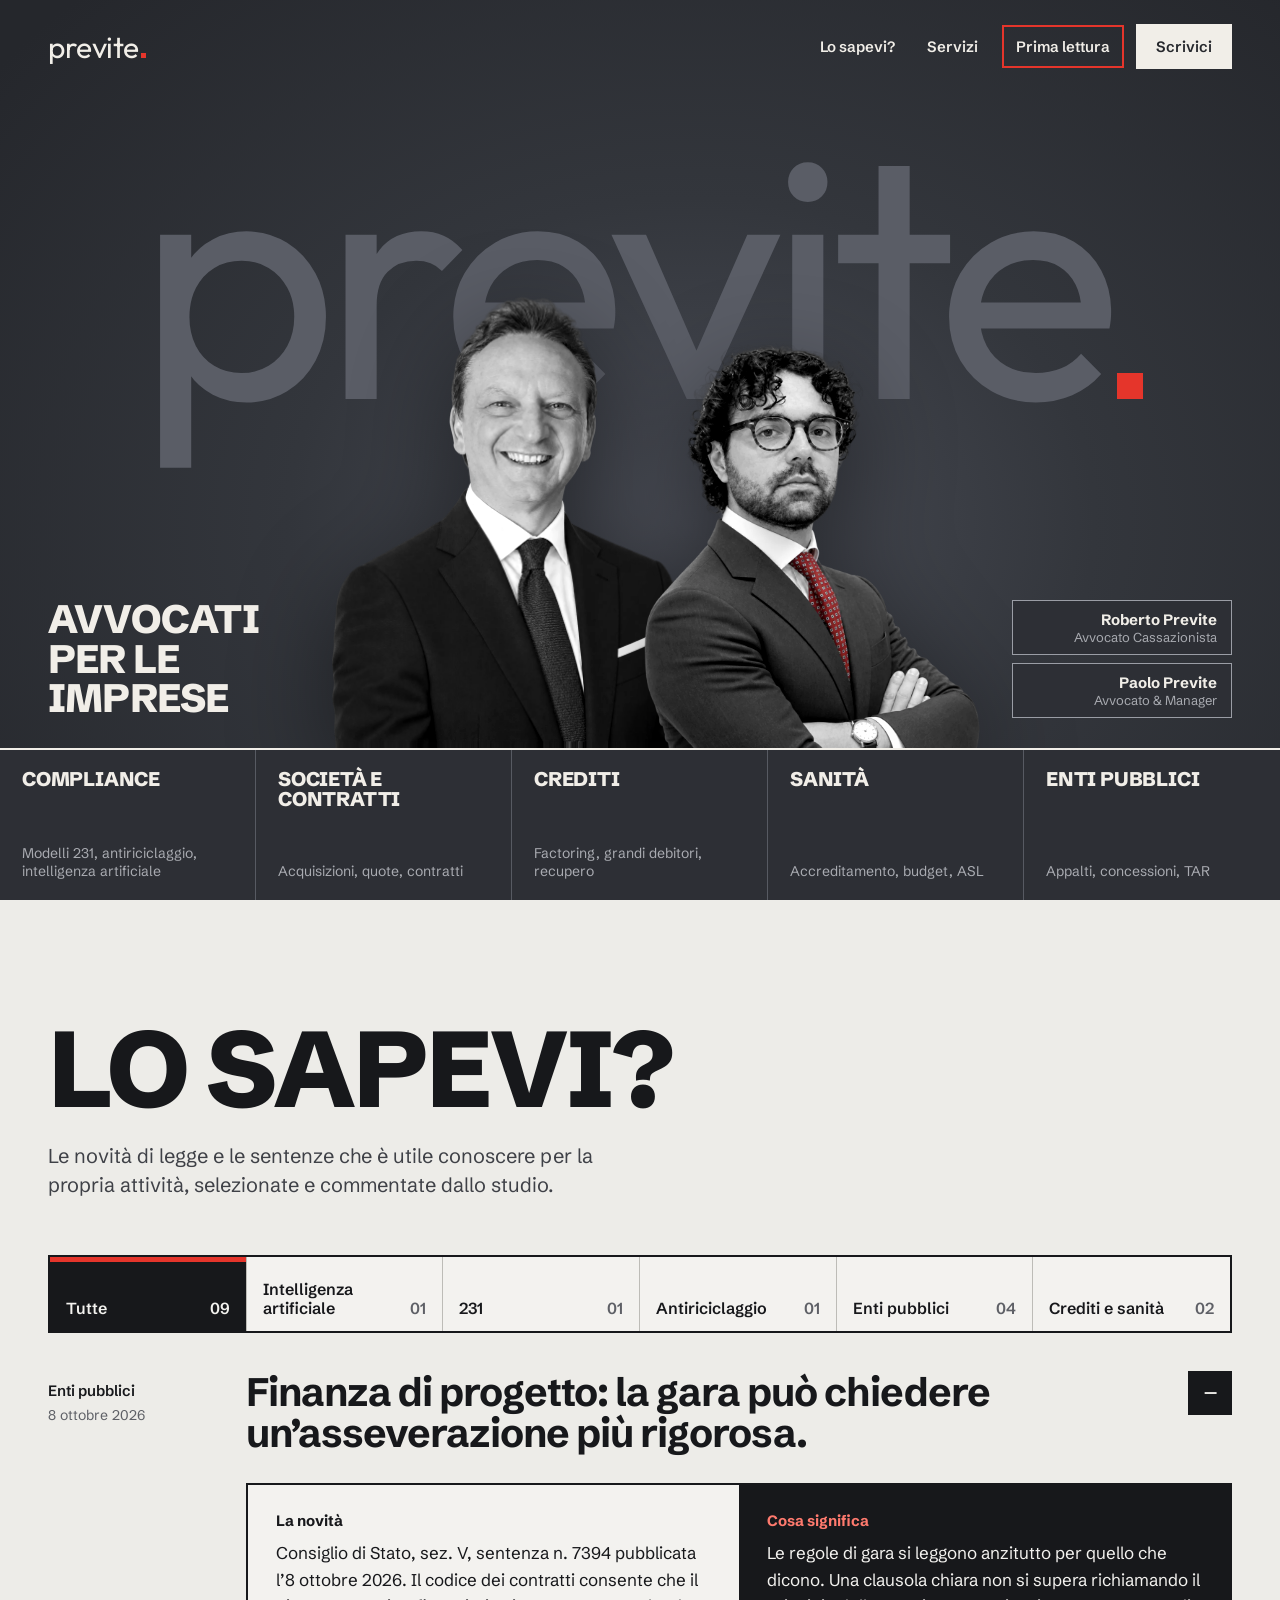
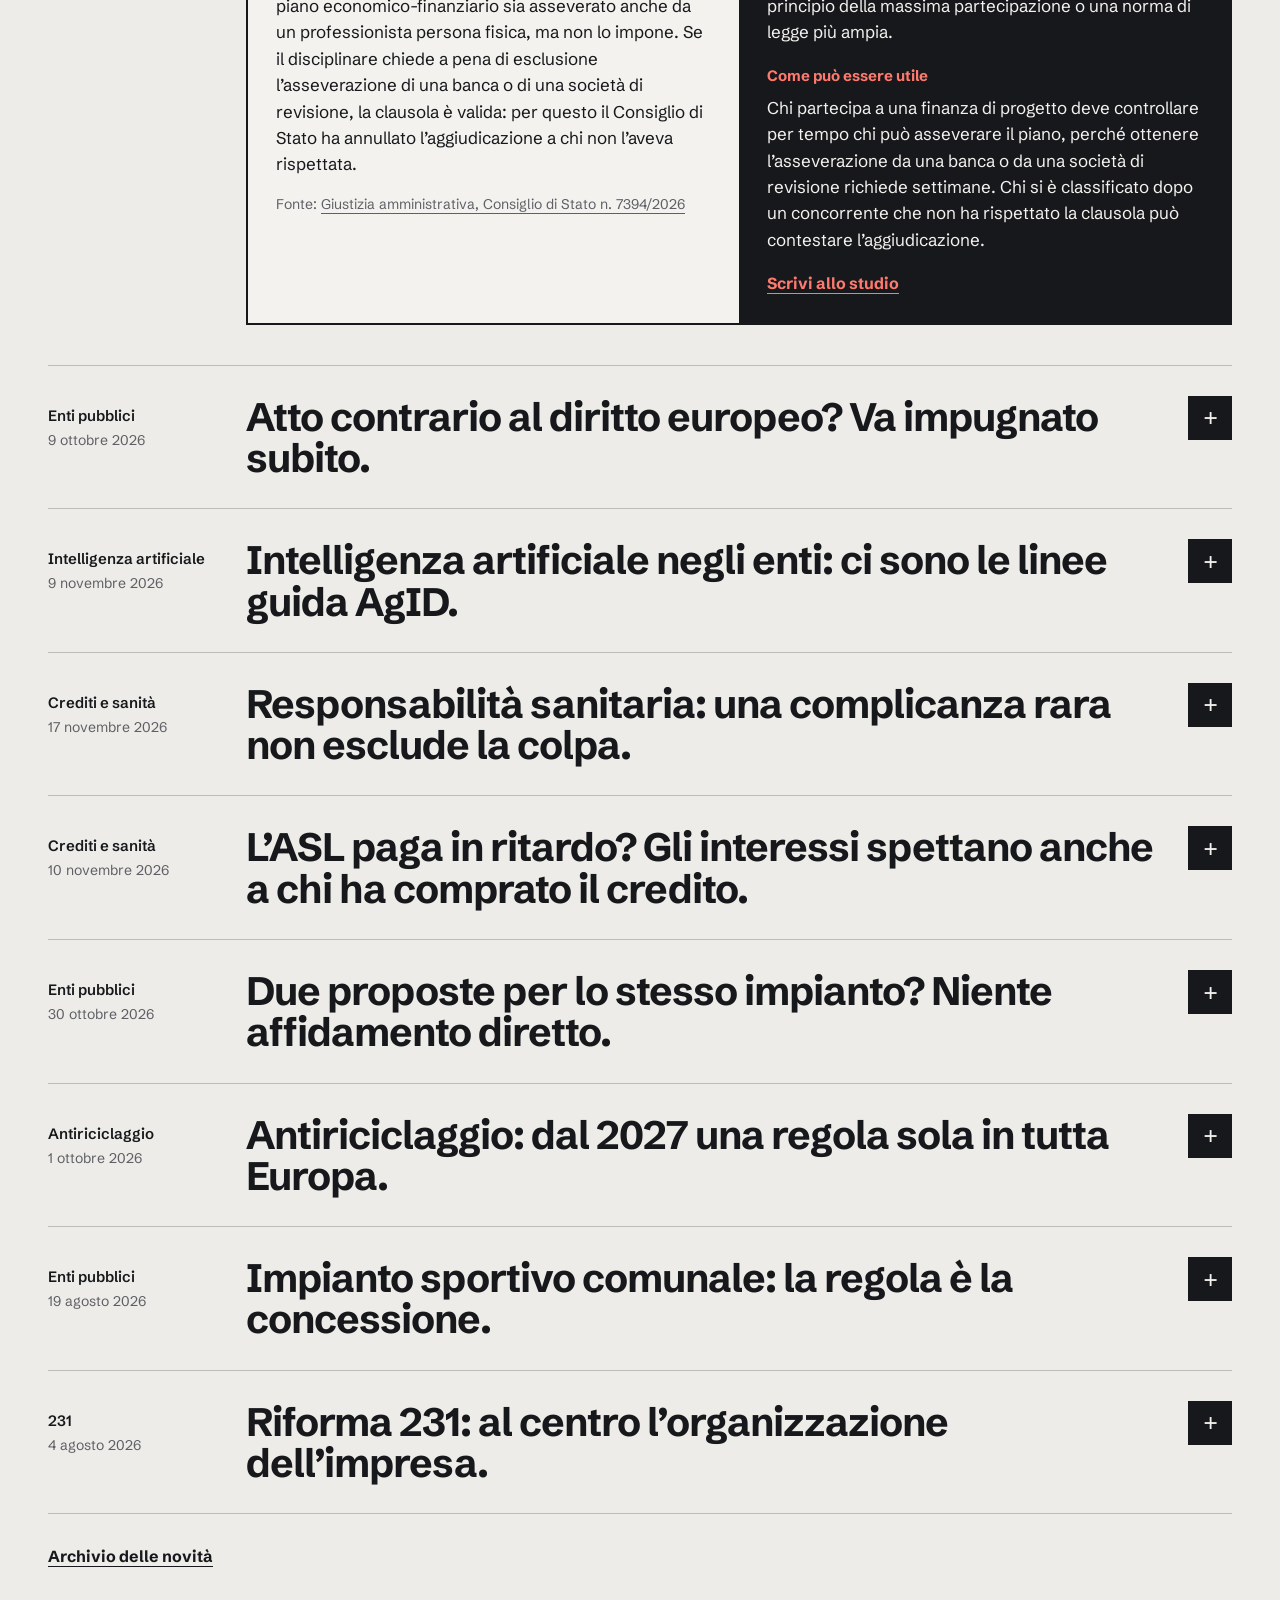
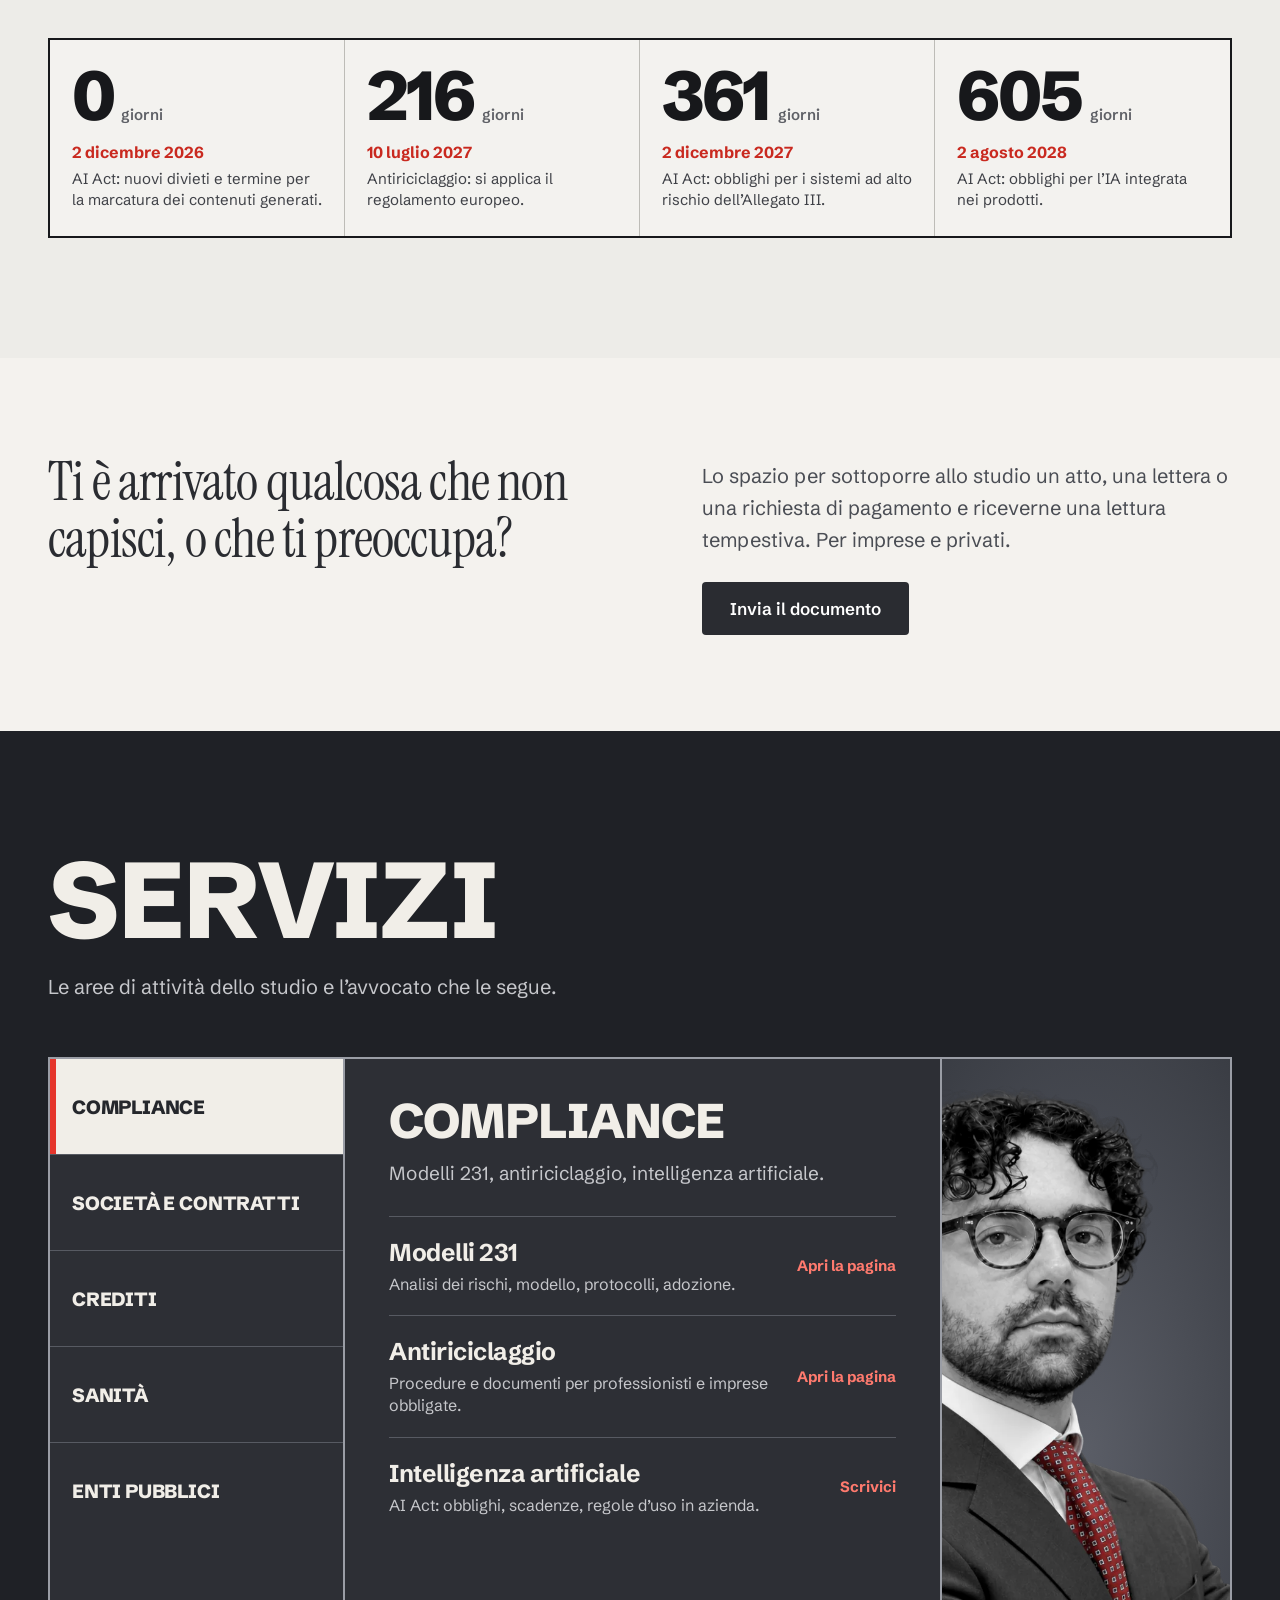
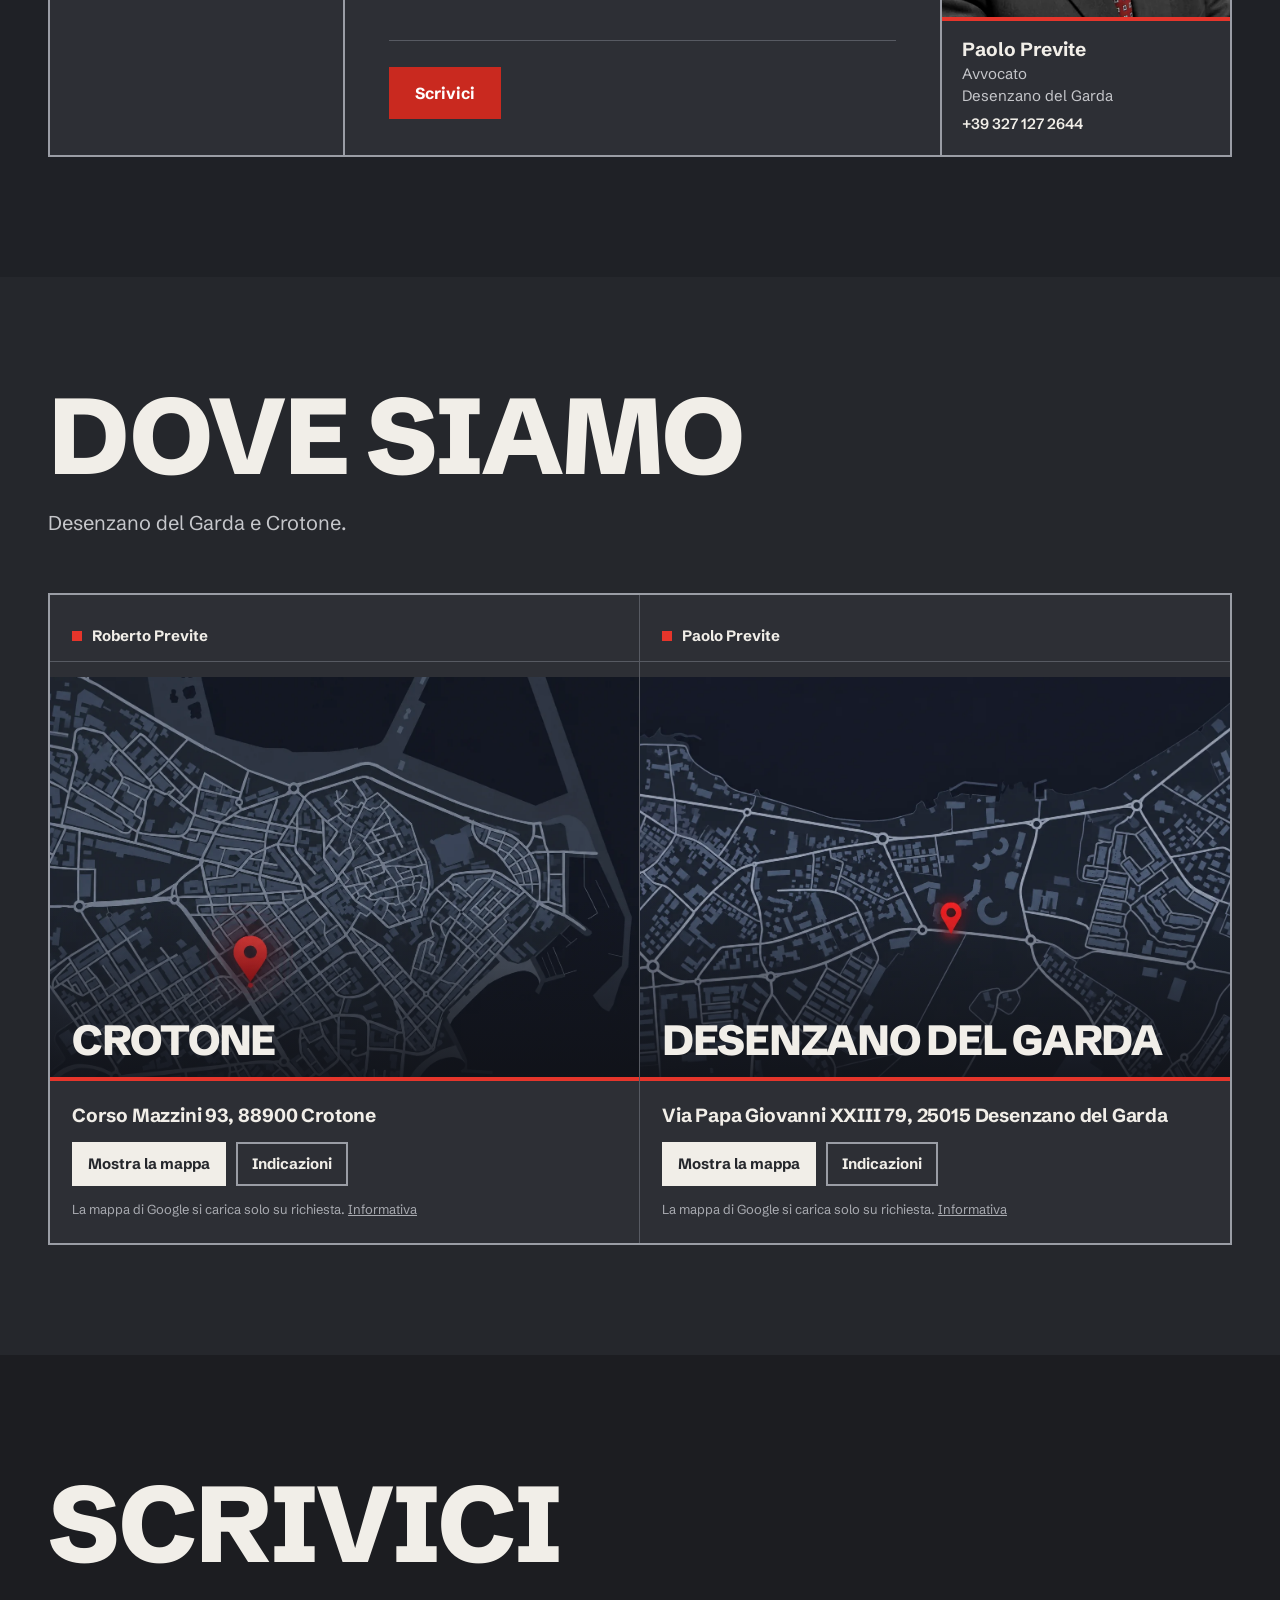
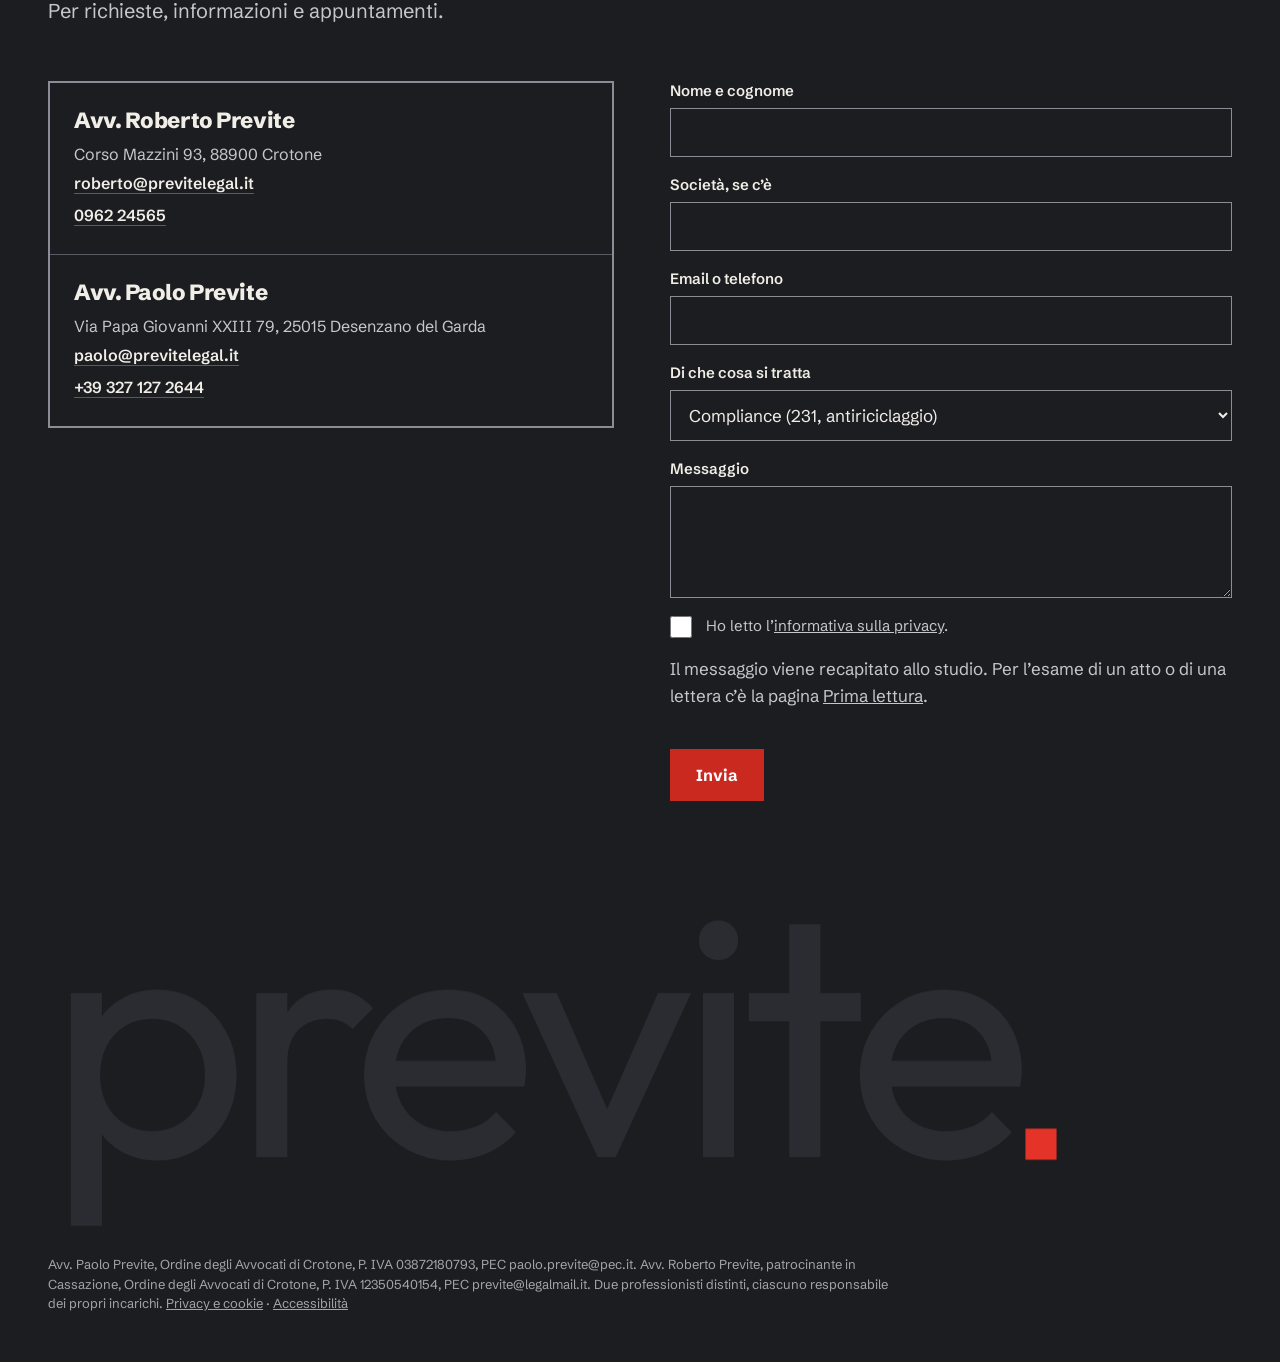
==== commit cf196d6c: "Privacy: informativa artt. 13-14 aggiornata, fornitori e trasferimenti verificati; trattino normale " ====
--- a/index.html
+++ b/index.html
@@ -3,10 +3,10 @@
 <head>
 <meta charset="utf-8">
 <meta name="viewport" content="width=device-width,initial-scale=1">
-<title>previte — avvocati per le imprese</title>
+<title>previte - avvocati per le imprese</title>
 <meta name="description" content="Avvocati per le imprese. Compliance, società e contratti, crediti, sanità, enti pubblici. Roberto Previte e Paolo Previte.">
 <link rel="canonical" href="https://previtelegal.it/">
-<meta property="og:title" content="previte — avvocati per le imprese"><meta property="og:description" content="Avvocati per le imprese. Compliance, società e contratti, crediti, sanità, enti pubblici. Roberto Previte e Paolo Previte."><meta property="og:type" content="website"><meta property="og:url" content="https://previtelegal.it/"><meta property="og:locale" content="it_IT">
+<meta property="og:title" content="previte - avvocati per le imprese"><meta property="og:description" content="Avvocati per le imprese. Compliance, società e contratti, crediti, sanità, enti pubblici. Roberto Previte e Paolo Previte."><meta property="og:type" content="website"><meta property="og:url" content="https://previtelegal.it/"><meta property="og:locale" content="it_IT">
 <meta name="theme-color" content="#25272C">
 <link rel="icon" href="assets/favicon.svg" type="image/svg+xml">
 <link rel="preload" href="assets/fonts/schibsted-grotesk-800.woff2" as="font" type="font/woff2" crossorigin>
